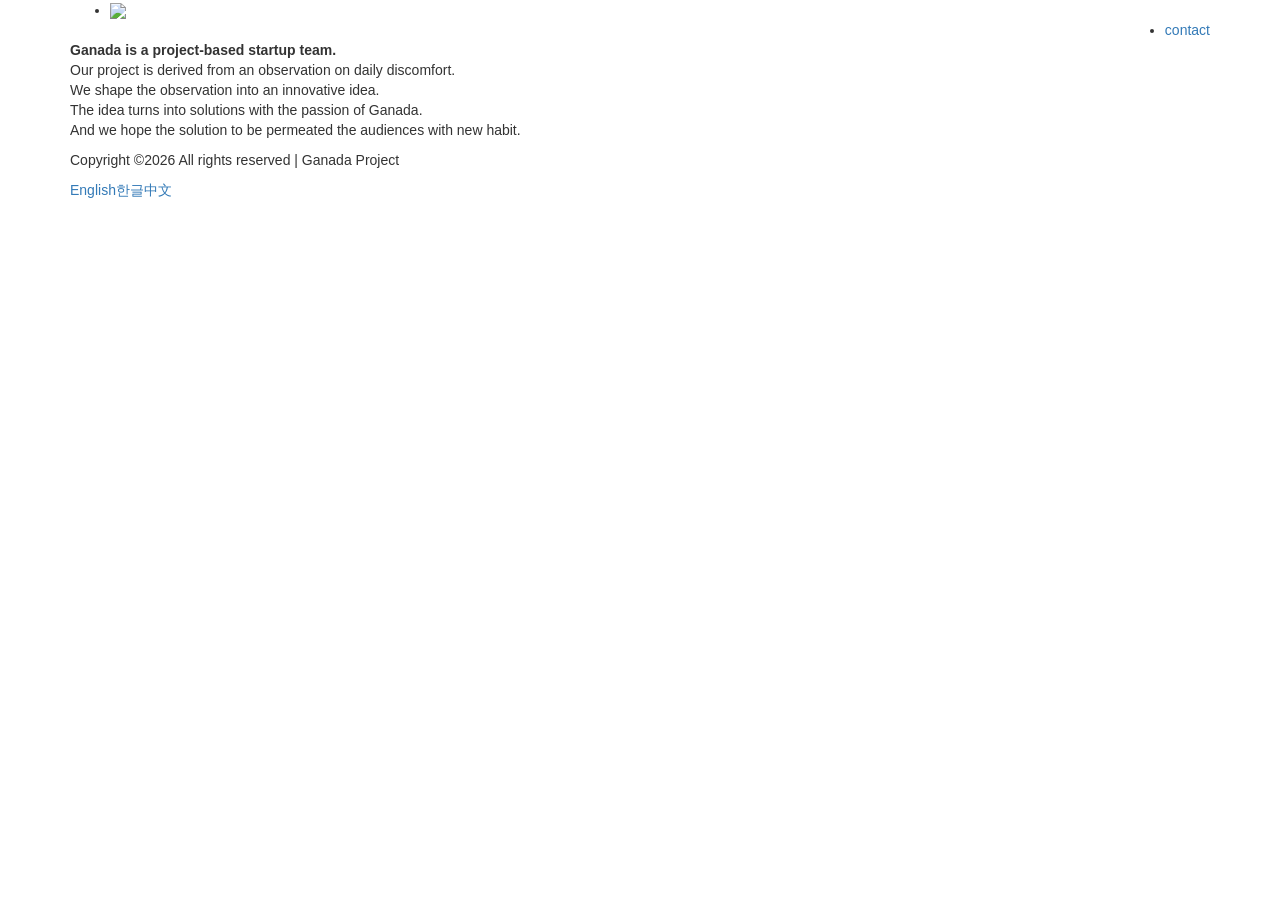
==== index.html @ b1fcc83f "first commit 1" ====
<!DOCTYPE html>
<html lang="en">
<head>
<meta charset="utf-8">
<meta name="viewport" content="width=device-width, initial-scale=1, shrink-to-fit=no">
<meta name="description" content="Ganada Project is the project-based starts-up company based in South Korea."/>
<meta name="keywords" content="ganada,project,startsup,wearbe,웨어비,가나다,프로젝트,가나다프로젝트,ganadaproject"/>
<meta name="author" content="Ganada Project"/>
<link rel="icon" href="favicon.png" type="image/png" sizes="16x16">
<!-- Bootstrap CSS -->
  <link rel="stylesheet" href="https://maxcdn.bootstrapcdn.com/bootstrap/3.4.1/css/bootstrap.min.css">
  <script src="https://ajax.googleapis.com/ajax/libs/jquery/3.4.1/jquery.min.js"></script>
  <script src="https://maxcdn.bootstrapcdn.com/bootstrap/3.4.1/js/bootstrap.min.js"></script>
<!--★Social-tag★-->
<meta property="og:image" content="images/socialshare.png"/>
<meta property="og:type" content="website"/>
<meta property="og:url" content="https://ganadaproject.com"/>
<meta property="og:title" content="Ganada Project"/>
<meta property="og:description" content="Ganada Project is the project-based starts-up company based in South Korea."/>
<!--★Fonts★-->
<link href="https://fonts.googleapis.com/css?family=Roboto:300,400,700,900" rel="stylesheet">
<link href="https://fonts.googleapis.com/css?family=Muli:400,500,600,900|Nanum+Gothic:400,700,800&display=swap" rel="stylesheet">
<!--★Icons★-->
<link rel="stylesheet" href="fonts/icomoon/style.css">
<link rel="stylesheet" href="fonts/flaticon/font/flaticon.css">
<link rel="stylesheet" type="text/css" href="fonts/flaticon/font/flaticon.css">
<!--★Universal CSS★-->
<link rel="stylesheet" href="css/aos.css">
<link rel="stylesheet" href="css/style.css">
<title>Ganada</title>
</head>



<body>



<nav class="container">
<ul class="font-eng">
<li class="nav-li-a-logo"><img class="img-fluid" src="cont/logo.png"></li>
<li style="float:right"><a href="contact.html">contact</a></li>
</ul>
</nav>



<div class="container">
<div class="main">
<p class="font-eng">
<b>Ganada is a project-based startup team.</b><br>
Our project is derived from an observation on daily discomfort.<br>
We shape the observation into an innovative idea.<br>
The idea turns into solutions with the passion of Ganada.<br>
And we hope the solution to be permeated the audiences with new habit.
</p>
</div>
</div>



<div class="container">
<div class="wearbe">

</div>	
</div>



<footer>
<div class="container">
<p class="font-eng">
Copyright &copy;<script>document.write(new Date().getFullYear());</script> All rights reserved | Ganada Project</p>
<div class="langopt"><a class="font-eng active">English</a><a class="font-kor" href="kr.html">한글</a><a class="font-chn" href="cn.html">中文</a></div>
</div>
</footer>



<!-- Optional JavaScript -->
<!-- jQuery first, then Popper.js, then Bootstrap JS -->
<script src="https://code.jquery.com/jquery-3.4.1.slim.min.js" integrity="sha384-J6qa4849blE2+poT4WnyKhv5vZF5SrPo0iEjwBvKU7imGFAV0wwj1yYfoRSJoZ+n" crossorigin="anonymous"></script>
<script src="https://cdn.jsdelivr.net/npm/popper.js@1.16.0/dist/umd/popper.min.js" integrity="sha384-Q6E9RHvbIyZFJoft+2mJbHaEWldlvI9IOYy5n3zV9zzTtmI3UksdQRVvoxMfooAo" crossorigin="anonymous"></script>
<script src="https://stackpath.bootstrapcdn.com/bootstrap/4.4.1/js/bootstrap.min.js" integrity="sha384-wfSDF2E50Y2D1uUdj0O3uMBJnjuUD4Ih7YwaYd1iqfktj0Uod8GCExl3Og8ifwB6" crossorigin="anonymous"></script>
</body>
</html>
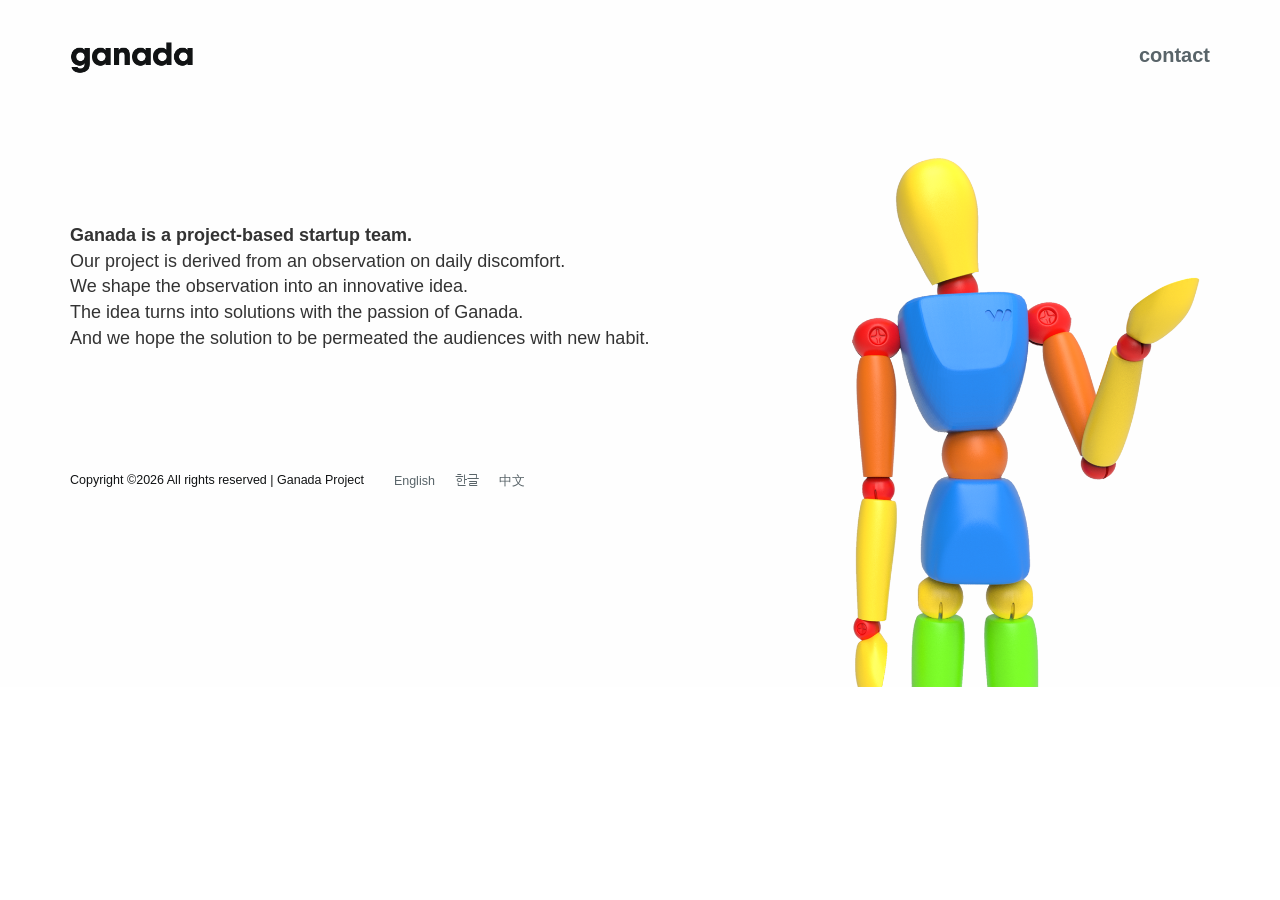
==== commit 9271bb8d: "1.01" ====
--- a/index.html
+++ b/index.html
@@ -27,7 +27,7 @@
 <!--★Universal CSS★-->
 <link rel="stylesheet" href="css/aos.css">
 <link rel="stylesheet" href="css/style.css">
-<title>Ganada</title>
+<title>Wearbe</title>
 </head>
 
 
--- a/css/style.css
+++ b/css/style.css
@@ -0,0 +1,100 @@
+html{
+overflow-x: hidden;
+font-size:100%;
+line-height: 1.15;
+-webkit-text-size-adjust: 100%;
+-ms-text-size-adjust: 100%;
+-webkit-tap-highlight-color: rgba(0, 0, 0, 0);
+}
+
+body {
+background: url('../cont/bg.png');
+background-repeat: no-repeat;
+background-size:cover;
+background-position:center;
+}
+::-moz-selection {
+background: rgba(0,0,0,0.8);
+color: #fff;
+}
+::selection {
+background: rgba(0,0,0,0.8);
+color: #fff;
+}
+
+/* Fonts */
+.font-eng{font-family: 'Muli', sans-serif;}
+.font-kor{font-family: 'Nanum Gothic', sans-serif;}
+
+@media screen and (min-width: 601px) {
+h1 {font-size:80px; font-weight:bold;}
+h2 {font-size:40px; font-weight:bold;}
+h3 {font-size:30px; font-weight:bold;}
+p {font-size: 18px;}
+li a {font-size:20px;}
+.nav-li-a-logo img{height:35px;}
+}
+
+@media screen and (max-width: 600px) {
+body{background:url('../cont/bgsm.png');
+background-repeat: no-repeat;
+background-size:cover;
+background-position:center left;}
+h1 {font-size:35px; font-weight:bold;}
+h2 {font-size:25px; font-weight:bold;}
+h3 {font-size:25px; font-weight:bold;}
+p {font-size: 15px;}
+li a {font-size:18px;}
+.nav-li-a-logo img{height:30px;}
+.main{width:100%;}
+}
+
+a:link {text-decoration: none;}
+a:hover {text-decoration: none;}
+a:visited {text-decoration: none;}
+
+.selector-for-some-widget {box-sizing: content-box;}
+
+/*Nav Bar*/
+nav {}
+ul {
+padding-top:40px;
+padding-bottom:40px;
+margin-bottom:20px;
+padding-inline-start: 0;
+list-style-type: none;
+overflow: hidden;
+ 
+}
+li{display:table; float:left;}
+
+li a {
+display: inline-block;
+padding: 0 0;
+text-align:center;
+text-decoration:none;
+line-height:30px;
+vertical-align:middle;
+font-family: 'Muli', sans-serif;
+font-weight:600;
+color:#596469;
+}
+li a:hover,li a:visited {color:#596469;text-decoration:none;}
+
+
+
+
+.main{
+margin:88px 0;
+width:66%;
+float:left;
+word-break: keep-all!important;
+overflow-wrap: keep-all!important;
+}
+.main img{width:100%;}
+
+
+footer {display:block;padding-top:20px;padding-bottom:20px;line-height:20px;}
+footer p{float:left; font-size:12.5px; color:#111314;}
+footer .langopt{margin-left:20px;display:inline-block;font-family: 'Muli', sans-serif;font-size:12.5px;}
+.langopt a{margin: 0 10px; color:#596469;}
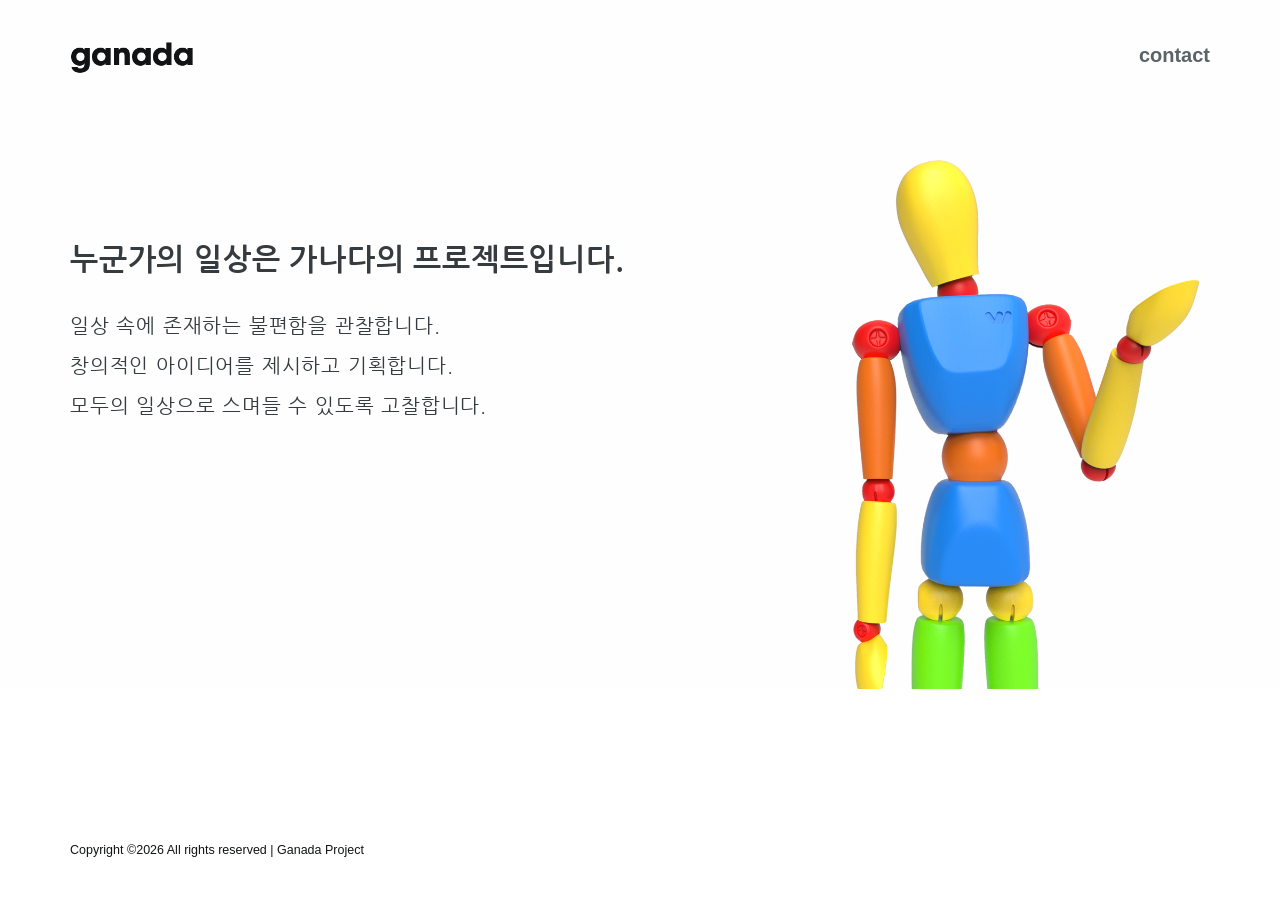
==== commit 7b2bce07: "style" ====
--- a/index.html
+++ b/index.html
@@ -14,8 +14,8 @@
 <!--★Social-tag★-->
 <meta property="og:image" content="images/socialshare.png"/>
 <meta property="og:type" content="website"/>
-<meta property="og:url" content="https://ganadaproject.com"/>
-<meta property="og:title" content="Ganada Project"/>
+<meta property="og:url" content="https://wearbe.ganadaproject.com"/>
+<meta property="og:title" content="Wearbe"/>
 <meta property="og:description" content="Ganada Project is the project-based starts-up company based in South Korea."/>
 <!--★Fonts★-->
 <link href="https://fonts.googleapis.com/css?family=Roboto:300,400,700,900" rel="stylesheet">
@@ -47,6 +47,19 @@
 
 <div class="container">
 <div class="main">
+<h3 class="sub-title font-kor">누군가의 일상은 가나다의 프로젝트입니다.</h3>
+<p class="font-kor">
+일상 속에 존재하는 불편함을 관찰합니다.<br>
+창의적인 아이디어를 제시하고 기획합니다.<br>
+모두의 일상으로 스며들 수 있도록 고찰합니다.
+</p>
+</div>
+</div>
+
+
+<!--
+<div class="container">
+<div class="main">
 <p class="font-eng">
 <b>Ganada is a project-based startup team.</b><br>
 Our project is derived from an observation on daily discomfort.<br>
@@ -56,6 +69,7 @@
 </p>
 </div>
 </div>
+-->
 
 
 
@@ -66,15 +80,12 @@
 </div>
 
 
-
+<div class="container">
 <footer>
-<div class="container">
 <p class="font-eng">
 Copyright &copy;<script>document.write(new Date().getFullYear());</script> All rights reserved | Ganada Project</p>
-<div class="langopt"><a class="font-eng active">English</a><a class="font-kor" href="kr.html">한글</a><a class="font-chn" href="cn.html">中文</a></div>
+</footer>
 </div>
-</footer>
-
 
 
 <!-- Optional JavaScript -->
--- a/css/style.css
+++ b/css/style.css
@@ -1,7 +1,5 @@
 html{
 overflow-x: hidden;
-font-size:100%;
-line-height: 1.15;
 -webkit-text-size-adjust: 100%;
 -ms-text-size-adjust: 100%;
 -webkit-tap-highlight-color: rgba(0, 0, 0, 0);
@@ -24,13 +22,13 @@
 
 /* Fonts */
 .font-eng{font-family: 'Muli', sans-serif;}
-.font-kor{font-family: 'Nanum Gothic', sans-serif;}
+.font-kor{font-family: 'Nanum Gothic', sans-serif; letter-spacing: 0.08rem;}
 
 @media screen and (min-width: 601px) {
-h1 {font-size:80px; font-weight:bold;}
-h2 {font-size:40px; font-weight:bold;}
-h3 {font-size:30px; font-weight:bold;}
-p {font-size: 18px;}
+h1 {font-size:80px; font-weight:bold; color:#353b3e;}
+h2 {font-size:40px; font-weight:bold; color:#353b3e;}
+h3 {font-size:30px; font-weight:700; color:#353b3e;}
+p {font-size: 20px; font-weight:normal; line-height:40px; color:#353b3e;}
 li a {font-size:20px;}
 .nav-li-a-logo img{height:35px;}
 }
@@ -40,10 +38,10 @@
 background-repeat: no-repeat;
 background-size:cover;
 background-position:center left;}
-h1 {font-size:35px; font-weight:bold;}
-h2 {font-size:25px; font-weight:bold;}
-h3 {font-size:25px; font-weight:bold;}
-p {font-size: 15px;}
+h1 {font-size:35px; font-weight:bold; color:#353b3e;}
+h2 {font-size:25px; font-weight:bold; color:#353b3e;}
+h3 {font-size:25px; font-weight:700; color:#353b3e;}
+p {font-size: 15px; line-height:30px; color:#353b3e;}
 li a {font-size:18px;}
 .nav-li-a-logo img{height:30px;}
 .main{width:100%;}
@@ -92,9 +90,10 @@
 overflow-wrap: keep-all!important;
 }
 .main img{width:100%;}
+.sub-title{margin-bottom:30px;}
 
 
-footer {display:block;padding-top:20px;padding-bottom:20px;line-height:20px;}
+footer {display:block;padding-top:20px;padding-bottom:20px;line-height:20px;position:fixed;bottom:0;}
 footer p{float:left; font-size:12.5px; color:#111314;}
 footer .langopt{margin-left:20px;display:inline-block;font-family: 'Muli', sans-serif;font-size:12.5px;}
 .langopt a{margin: 0 10px; color:#596469;}
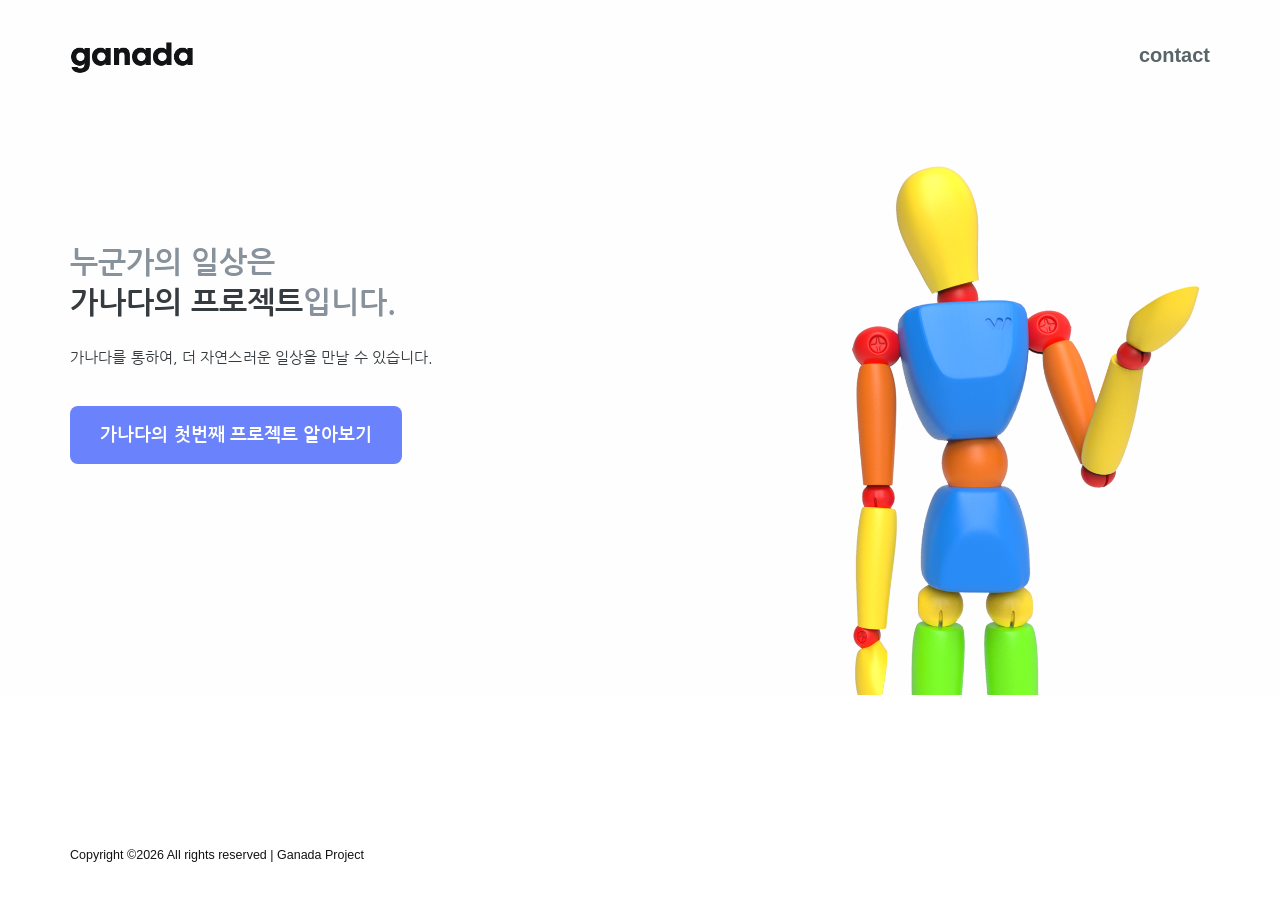
==== commit d4239cfa: "1" ====
--- a/index.html
+++ b/index.html
@@ -47,12 +47,9 @@
 
 <div class="container">
 <div class="main">
-<h3 class="sub-title font-kor">누군가의 일상은 가나다의 프로젝트입니다.</h3>
-<p class="font-kor">
-일상 속에 존재하는 불편함을 관찰합니다.<br>
-창의적인 아이디어를 제시하고 기획합니다.<br>
-모두의 일상으로 스며들 수 있도록 고찰합니다.
-</p>
+<h3 class="sub-title font-kor"><span style="color:#88929c;">누군가의 일상은</span><br>가나다의 프로젝트<span style="color:#88929c;">입니다.</span></h3>
+<p class="font-kor">가나다를 통하여, 더 자연스러운 일상을 만날 수 있습니다.</p>
+<div style="margin-top:50px!important;"><a href="https://wearbe.ganadaproject.com" target="_blank" class="text-button font-kor">가나다의 첫번째 프로젝트 알아보기</a></div>
 </div>
 </div>
 
--- a/css/style.css
+++ b/css/style.css
@@ -22,13 +22,13 @@
 
 /* Fonts */
 .font-eng{font-family: 'Muli', sans-serif;}
-.font-kor{font-family: 'Nanum Gothic', sans-serif; letter-spacing: 0.08rem;}
+.font-kor{font-family: 'Nanum Gothic', sans-serif; letter-spacing: 0.01rem;}
 
 @media screen and (min-width: 601px) {
 h1 {font-size:80px; font-weight:bold; color:#353b3e;}
 h2 {font-size:40px; font-weight:bold; color:#353b3e;}
-h3 {font-size:30px; font-weight:700; color:#353b3e;}
-p {font-size: 20px; font-weight:normal; line-height:40px; color:#353b3e;}
+h3 {font-size:30px; font-weight:700; color:#353b3e; line-height:40px;}
+p {font-size: 15px; font-weight:normal; color:#353b3e; line-height:30px;}
 li a {font-size:20px;}
 .nav-li-a-logo img{height:35px;}
 }
@@ -40,8 +40,8 @@
 background-position:center left;}
 h1 {font-size:35px; font-weight:bold; color:#353b3e;}
 h2 {font-size:25px; font-weight:bold; color:#353b3e;}
-h3 {font-size:25px; font-weight:700; color:#353b3e;}
-p {font-size: 15px; line-height:30px; color:#353b3e;}
+h3 {font-size:25px; font-weight:700; color:#353b3e; line-height:40px;}
+p {font-size: 15px; line-height:30px; color:#353b3e; line-height:30px;} 
 li a {font-size:18px;}
 .nav-li-a-logo img{height:30px;}
 .main{width:100%;}
@@ -84,13 +84,15 @@
 
 .main{
 margin:88px 0;
-width:66%;
+width:100%;
 float:left;
 word-break: keep-all!important;
 overflow-wrap: keep-all!important;
 }
 .main img{width:100%;}
-.sub-title{margin-bottom:30px;}
+.sub-title{margin-bottom:20px;}
+.text-button{padding:20px 30px;background:#6a82fb;color:#fff;border-radius:8px;font-size:18px;font-weight:600;}
+.text-button:hover, .text-button:visited{color:#fff;}
 
 
 footer {display:block;padding-top:20px;padding-bottom:20px;line-height:20px;position:fixed;bottom:0;}
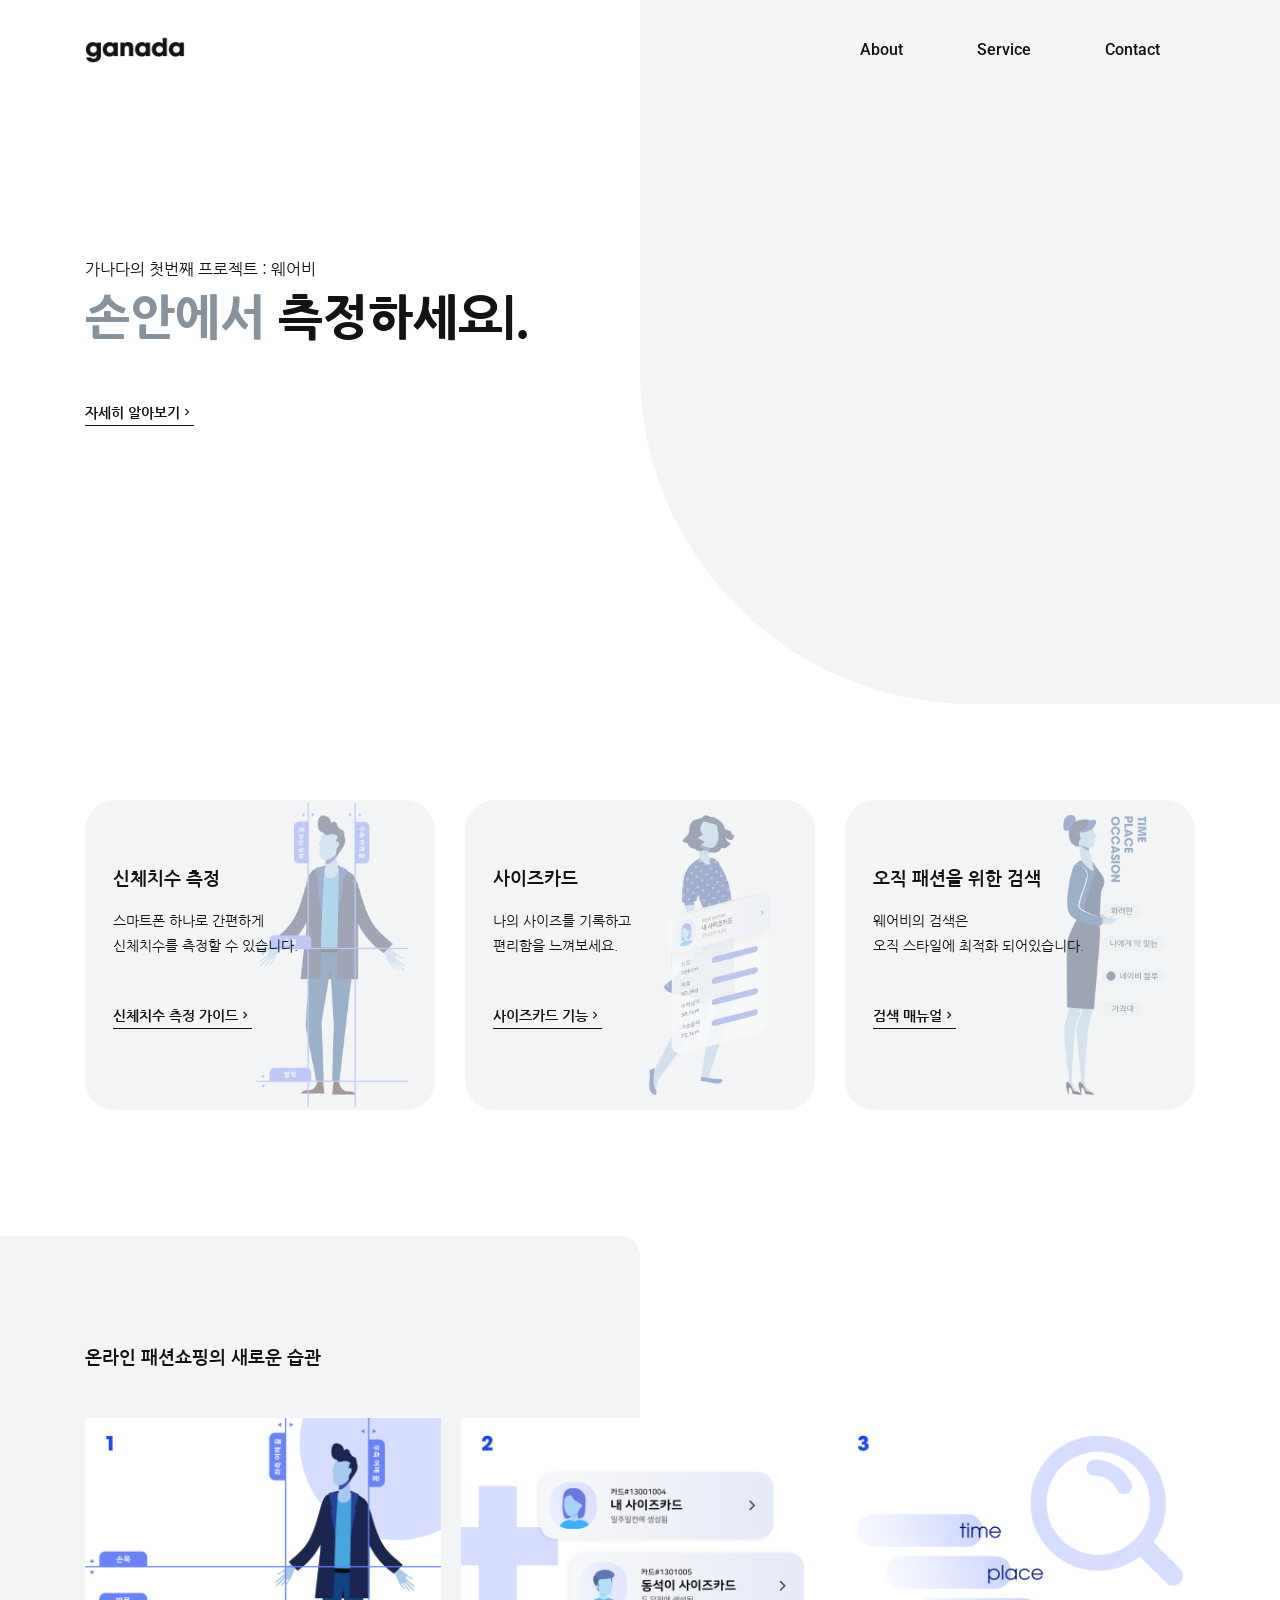
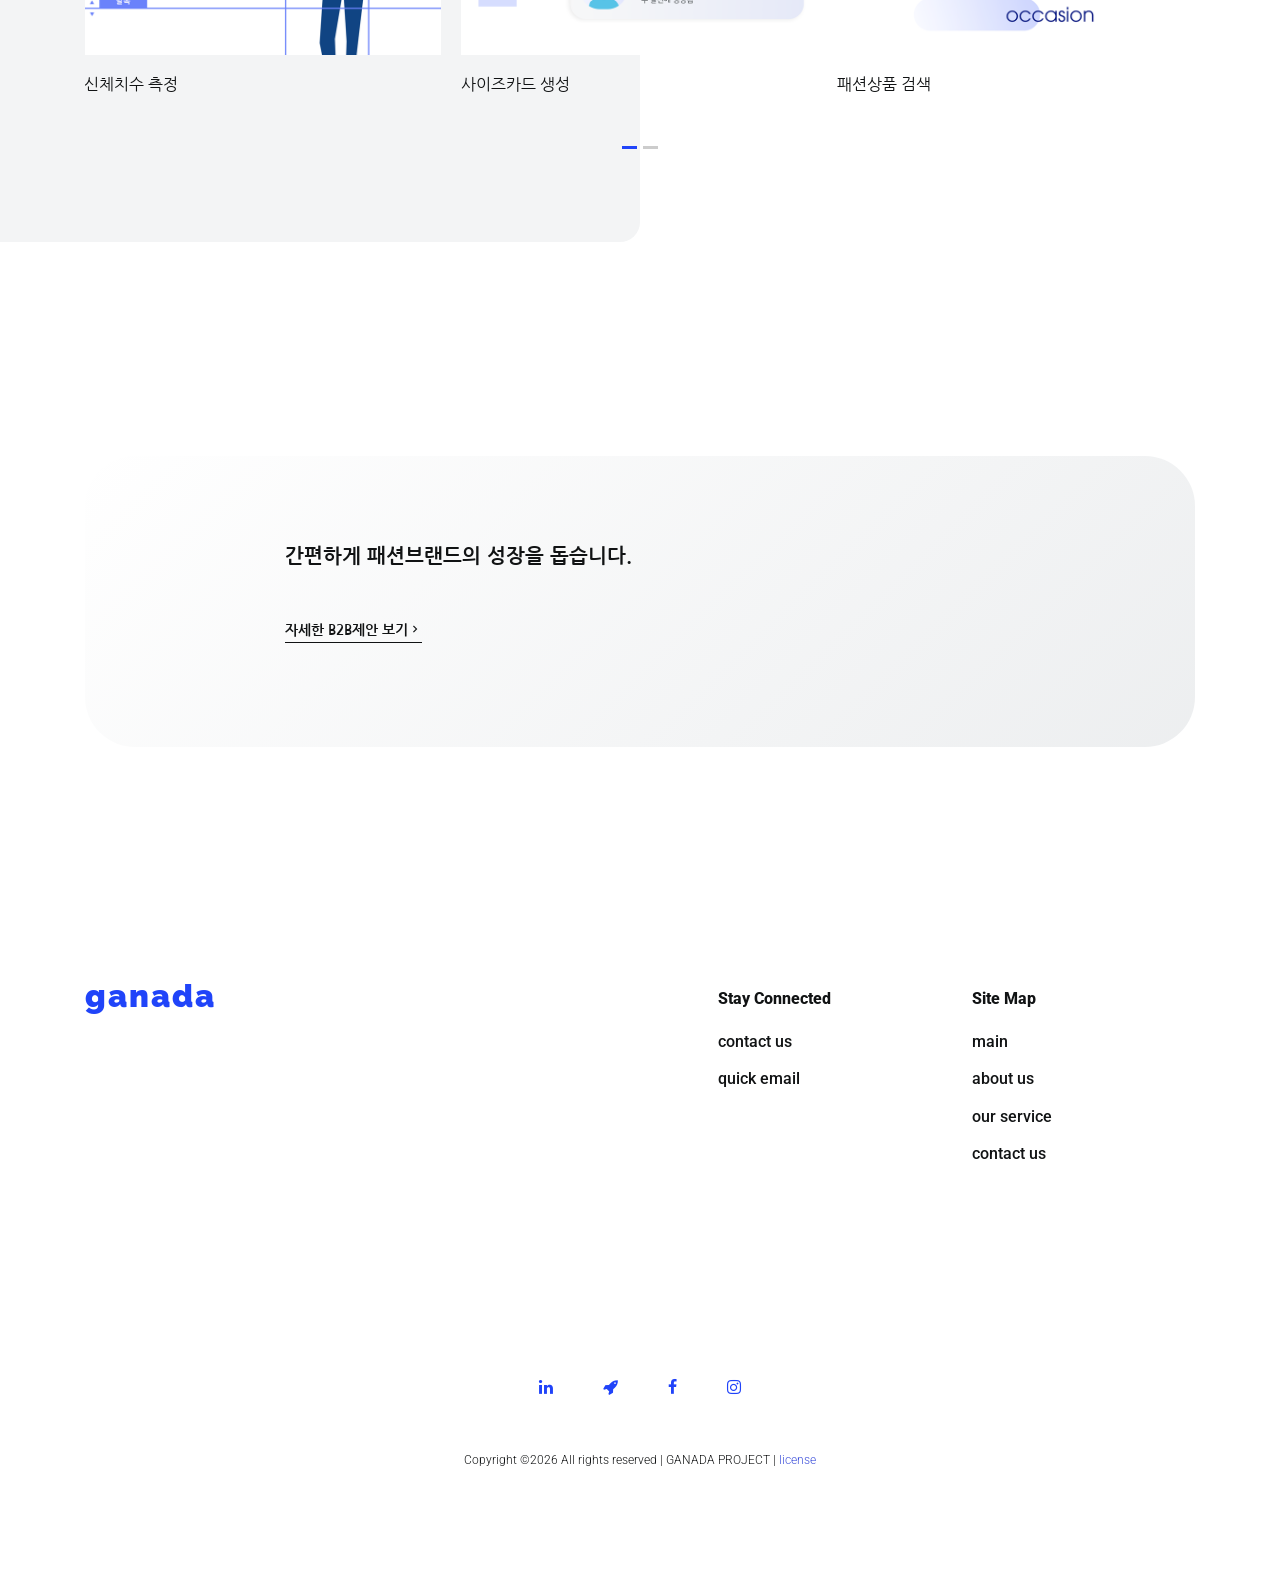
==== commit d3ad480f: "1" ====
--- a/index.html
+++ b/index.html
@@ -1,94 +1,288 @@
-	<!DOCTYPE html>
-<html lang="en">
+<!DOCTYPE html>
+<html lang="ko">
 <head>
+<title>Ganada</title>
 <meta charset="utf-8">
 <meta name="viewport" content="width=device-width, initial-scale=1, shrink-to-fit=no">
 <meta name="description" content="Ganada Project is the project-based starts-up company based in South Korea."/>
 <meta name="keywords" content="ganada,project,startsup,wearbe,웨어비,가나다,프로젝트,가나다프로젝트,ganadaproject"/>
 <meta name="author" content="Ganada Project"/>
 <link rel="icon" href="favicon.png" type="image/png" sizes="16x16">
-<!-- Bootstrap CSS -->
-  <link rel="stylesheet" href="https://maxcdn.bootstrapcdn.com/bootstrap/3.4.1/css/bootstrap.min.css">
-  <script src="https://ajax.googleapis.com/ajax/libs/jquery/3.4.1/jquery.min.js"></script>
-  <script src="https://maxcdn.bootstrapcdn.com/bootstrap/3.4.1/js/bootstrap.min.js"></script>
 <!--★Social-tag★-->
 <meta property="og:image" content="images/socialshare.png"/>
 <meta property="og:type" content="website"/>
-<meta property="og:url" content="https://wearbe.ganadaproject.com"/>
-<meta property="og:title" content="Wearbe"/>
+<meta property="og:url" content="https://ganadaproject.com"/>
+<meta property="og:title" content="Ganada Project"/>
 <meta property="og:description" content="Ganada Project is the project-based starts-up company based in South Korea."/>
 <!--★Fonts★-->
 <link href="https://fonts.googleapis.com/css?family=Roboto:300,400,700,900" rel="stylesheet">
-<link href="https://fonts.googleapis.com/css?family=Muli:400,500,600,900|Nanum+Gothic:400,700,800&display=swap" rel="stylesheet">
+<link href="https://fonts.googleapis.com/css?family=Nanum+Gothic:400,700,800|Raleway:500,900&display=swap" rel="stylesheet">
 <!--★Icons★-->
 <link rel="stylesheet" href="fonts/icomoon/style.css">
 <link rel="stylesheet" href="fonts/flaticon/font/flaticon.css">
 <link rel="stylesheet" type="text/css" href="fonts/flaticon/font/flaticon.css">
+<!--★Plug-ins★-->
+<link rel="stylesheet" href="css/bootstrap.min.css">
+<link rel="stylesheet" href="css/bootstrap-datepicker.css">
+<link rel="stylesheet" href="css/jquery.fancybox.min.css">
+<link rel="stylesheet" href="css/owl.carousel.min.css">
+<link rel="stylesheet" href="css/owl.theme.default.min.css">
+<link rel="stylesheet" href="css/aos.css">
 <!--★Universal CSS★-->
-<link rel="stylesheet" href="css/aos.css">
 <link rel="stylesheet" href="css/style.css">
-<title>Wearbe</title>
 </head>
 
 
 
-<body>
-
-
-
-<nav class="container">
-<ul class="font-eng">
-<li class="nav-li-a-logo"><img class="img-fluid" src="cont/logo.png"></li>
-<li style="float:right"><a href="contact.html">contact</a></li>
+<body data-spy="scroll" data-target=".site-navbar-target" data-offset="300">
+
+   
+
+<div class="site-wrap" id="home-section">
+
+
+
+<div class="site-mobile-menu site-navbar-target">
+<div class="site-mobile-menu-header">
+<div class="site-mobile-menu-close mt-3">
+<span class="icon-close2 js-menu-toggle"></span>
+</div>
+</div>
+<div class="site-mobile-menu-body"></div>
+</div>
+
+
+<!--★Universal Nav Bar(uv:1.002) begins★-->
+<header class="site-navbar site-navbar-target" role="banner">
+<div class="container">
+<div class="row align-items-center position-relative">
+<div class="col-3">
+<div class="site-logo">
+<a href="index.html" class="font-weight-bold"><img class="img-fluid" src="images/logo.png"></a>
+</div>
+</div>
+<div class="col-9  text-right">  
+<span class="d-inline-block d-lg-none"><a href="#" class="font-primary site-menu-toggle js-menu-toggle py-5">
+<span class="icon-menu h3 font-primary"></span></a></span>
+<nav class="site-navigation text-right ml-auto d-none d-lg-block" role="navigation">
+<ul class="site-menu main-menu js-clone-nav ml-auto ">
+<li><a href="about.html" class="nav-link">About</a></li>
+<li><a href="services.html" class="nav-link">Service</a></li>
+<li><a href="contact.html" class="nav-link">Contact</a></li>
 </ul>
 </nav>
-
-
-
-<div class="container">
-<div class="main">
-<h3 class="sub-title font-kor"><span style="color:#88929c;">누군가의 일상은</span><br>가나다의 프로젝트<span style="color:#88929c;">입니다.</span></h3>
-<p class="font-kor">가나다를 통하여, 더 자연스러운 일상을 만날 수 있습니다.</p>
-<div style="margin-top:50px!important;"><a href="https://wearbe.ganadaproject.com" target="_blank" class="text-button font-kor">가나다의 첫번째 프로젝트 알아보기</a></div>
-</div>
-</div>
-
-
-<!--
-<div class="container">
-<div class="main">
-<p class="font-eng">
-<b>Ganada is a project-based startup team.</b><br>
-Our project is derived from an observation on daily discomfort.<br>
-We shape the observation into an innovative idea.<br>
-The idea turns into solutions with the passion of Ganada.<br>
-And we hope the solution to be permeated the audiences with new habit.
+</div>
+</div>
+</div>
+</header>
+<!--★Universal Nav Bar ends★-->
+
+
+
+<!--★DIV:Index/Main-block begins★-->
+<div class="ftco-blocks-cover-1">
+<div class="site-section-cover index-half-bg" data-aos="fade">
+<div class="container">
+<div class="row align-items-center justify-content-start">
+<div class="site-section-main-text col-lg-8">
+<h2 class="font-primary font-kr" data-aos="fade-up">가나다의 첫번째 프로젝트 : 웨어비</h2>
+<h1 class="font-primary font-kr font-weight-primary mb-5"  data-aos="fade-up"><span style="color:#88929c;">손안에서 </span><span class="typed-words"></span>.</h1>
+<p data-aos="fade-up" data-aos-delay="100"><a href="services.html" class="button-big font-kr font-primary font-weight-2nd ">자세히 알아보기<span class="icon-keyboard_arrow_right"></span></a></p>
+</div>
+</div>
+</div>
+</div>
+</div>
+<!--★DIV:Index/Main-block ends★-->
+
+
+
+<!--★DIV:Index/3 Main Services begins★-->
+<div class="site-section">
+<div class="container">
+<div class="row">
+
+<div class="col-lg-4 col-md-12 col-sm-12" data-aos="fade-up" data-aos-delay="">
+<div class="feature-service">
+<span class="wrap-icon"><img src="images/services/box-1.png"></span>
+<h2 class="heading font-kr font-primary font-weight-2nd">신체치수 측정</h2>
+<p class="font-kr mb-5" style="color:#111314;font-size:14px;line-height:25px;">스마트폰 하나로 간편하게<br>신체치수를 측정할 수 있습니다.</p>
+<p><a href="services-bodysize.html" class="button-big font-kr font-primary font-weight-2nd">신체치수 측정 가이드<span class="icon-keyboard_arrow_right"></span></a></p>
+</div>
+</div>
+
+<div class="col-lg-4 col-md-12 col-sm-12" data-aos="fade-up" data-aos-delay="100">
+<div class="feature-service">
+<span class="wrap-icon"><img src="images/services/box-2.png"></span>
+<h2 class="heading font-kr font-primary font-weight-2nd">사이즈카드</h2>
+<p class="font-kr mb-5" style="color:#111314;font-size:14px;line-height:25px;">나의 사이즈를 기록하고<br>편리함을 느껴보세요.</p>
+<p><a href="services-sizecard.html" class="button-big font-kr font-primary font-weight-2nd">사이즈카드 기능<span class="icon-keyboard_arrow_right"></span></a></p>
+</div>
+</div>
+
+<div class="col-lg-4 col-md-12 col-sm-12" data-aos="fade-up" data-aos-delay="200">
+<div class="feature-service">
+<span class="wrap-icon"><img src="images/services/box-3.png"></span>
+<h2 class="heading font-kr font-primary font-weight-2nd">오직 패션을 위한 검색</h2>
+<p class="font-kr mb-5" style="color:#111314;font-size:14px;line-height:25px;">웨어비의 검색은 <br>오직 스타일에 최적화 되어있습니다.</p>
+<p><a href="services-searchengine.html" class="button-big font-kr font-primary font-weight-2nd">검색 매뉴얼<span class="icon-keyboard_arrow_right"></span></a></p>
+</div>
+</div>
+
+</div>
+</div>
+</div>
+<!--★DIV:Index/3 Main Services ends★-->
+
+
+
+<!--★DIV:Index/6 Main Features begins★-->
+<div class="index-site-section-3 bg-left-half">
+<div class="container block-13">
+        
+<h2 class="font-primary font-kr mb-5 font-weight-bold">온라인 패션쇼핑의 새로운 습관</h2>
+        
+
+<div class="owl-carousel nonloop-block-13">
+<div class="media-29101">
+<a href="services-bodysize.html"><img src="images/img_1.png" alt="Image" class="img-fluid"></a>
+<h3><a href="service-bodysize.html">신체치수 측정</a></h3>
+</div>
+<div class="media-29101">
+<a href="services-sizecard.html"><img src="images/img_2.png" alt="Image" class="img-fluid"></a>
+<h3><a href="services-sizecard.html">사이즈카드 생성</a></h3>
+</div>
+<div class="media-29101">
+<a href="services-searchengine.html"><img src="images/img_3.png" alt="Image" class="img-fluid"></a>
+<h3><a href="services-searchengine.html">패션상품 검색</a></h3>
+</div>
+<div class="media-29101">
+<a href="services-fittingroom.html"><img src="images/img_4.png" alt="Image" class="img-fluid"></a>
+<h3><a href="services-fittingroom.html">상품사이즈 vs. 신체사이즈 비교</a></h3>
+</div>
+<div class="media-29101">
+<a href="#"><img src="images/img_5.png" alt="Image" class="img-fluid"></a>
+<h3><a href="#">상품 구매</a></h3>
+</div>
+<div class="media-29101">
+<a href="services-feedback.html"><img src="images/img_6.png" alt="Image" class="img-fluid"></a>
+<h3><a href="services-feedback.html">카르마 = 피드백</a></h3>
+</div>
+</div>
+
+</div>
+</div>
+<!--★DIV:Index/6 Main Features ends★-->
+
+
+
+<!--★DIV:Bottom Head line begins★-->
+<div class="site-section" data-aos="fade-up">
+<div class="container">
+<div class="row justify-content-center bg-tertiary">
+<div class="col-md-8">
+<h2 class="font-kr font-primary font-weight-2nd mb-5">간편하게 패션브랜드의 성장을 돕습니다.</h2>
+<p><a href="services-b2b.html" class="button-big font-kr font-primary font-weight-2nd mt-2">자세한 B2B제안 보기<span class="icon-keyboard_arrow_right"></span></a></p>    
+</div>
+</div>
+</div>
+</div>
+<!--★DIV:Bottom Head line ends★-->
+
+
+
+<!--★Universal Footer(uv:1.003) begins★-->
+<div class="footer site-section">
+
+<div class="container">
+<div class="row">
+<div class="col-md-3">
+<div class="site-logo-footer">
+<a href="index.html">ganada</a>
+</div> 
+</div>
+<div class="col-md-8 ml-auto">
+<div class="row">
+<div class="col-md-4 ml-auto">
+<ul class="list-unstyled links font-eng">
+<li><p><section class="font-primary"><b>Stay Connected</b></section></p></blockquote></li>
+<li><a href="contact.html">Contact Us</a></li>
+<li><a href="mailto:contact@ganadaproject.com?subject=Contact Request">Quick Email</a></li>
+</ul>
+</div>
+<div class="col-md-4">
+<ul class="list-unstyled links font-eng">
+<li><p><section class="font-primary"><b>Site Map</b></section></p></blockquote></li>
+<li><a href="index.html">Main</a></li>
+<li><a href="about.html">About us</a></li>
+<li><a href="services.html">Our service</a></li>
+<li><a href="contact.html">Contact us</a></li>
+</ul>
+</div>
+</div>
+</div>
+</div>
+</div>
+</div>
+
+<div class="site-section">
+<div class="container">
+<div class="row mb-4 text-center">
+<div class="col social-icons-footer">
+<a href="https://www.linkedin.com/company/ganadaproject" target="_blank"><span class="m-2 icon-linkedin"></span></a>
+<a href="https://www.rocketpunch.com/companies/ganadaproject" target="_blank"><span class="m-2 icon-rocket"></span></a>
+<a href="https://www.facebook.com/ganadaproject" target="_blank"><span class="m-2 icon-facebook"></span></a>
+<a href="http://instagram.com/ganadaproject" target="_blank"><span class="m-2 icon-instagram"></span></a>
+</div>
+</div>
+<div class="row mt-5 justify-content-center">
+<div class="col-md-7 text-center">
+<p class="font-eng font-size-12">
+Copyright &copy;<script>document.write(new Date().getFullYear());</script> All rights reserved | GANADA PROJECT | <a href="license.html">license</a>
 </p>
 </div>
 </div>
--->
-
-
-
-<div class="container">
-<div class="wearbe">
-
-</div>	
-</div>
-
-
-<div class="container">
-<footer>
-<p class="font-eng">
-Copyright &copy;<script>document.write(new Date().getFullYear());</script> All rights reserved | Ganada Project</p>
-</footer>
-</div>
-
-
-<!-- Optional JavaScript -->
-<!-- jQuery first, then Popper.js, then Bootstrap JS -->
-<script src="https://code.jquery.com/jquery-3.4.1.slim.min.js" integrity="sha384-J6qa4849blE2+poT4WnyKhv5vZF5SrPo0iEjwBvKU7imGFAV0wwj1yYfoRSJoZ+n" crossorigin="anonymous"></script>
-<script src="https://cdn.jsdelivr.net/npm/popper.js@1.16.0/dist/umd/popper.min.js" integrity="sha384-Q6E9RHvbIyZFJoft+2mJbHaEWldlvI9IOYy5n3zV9zzTtmI3UksdQRVvoxMfooAo" crossorigin="anonymous"></script>
-<script src="https://stackpath.bootstrapcdn.com/bootstrap/4.4.1/js/bootstrap.min.js" integrity="sha384-wfSDF2E50Y2D1uUdj0O3uMBJnjuUD4Ih7YwaYd1iqfktj0Uod8GCExl3Og8ifwB6" crossorigin="anonymous"></script>
-</body>
-</html>+</div>
+</div>
+
+</div>
+<!--★Universal Footer ends★-->
+
+
+
+    <script src="js/jquery-3.3.1.min.js"></script>
+    <script src="js/jquery-migrate-3.0.0.js"></script>
+    <script src="js/popper.min.js"></script>
+    <script src="js/bootstrap.min.js"></script>
+    <script src="js/owl.carousel.min.js"></script>
+    <script src="js/jquery.sticky.js"></script>
+    <script src="js/jquery.waypoints.min.js"></script>
+    <script src="js/jquery.animateNumber.min.js"></script>
+    <script src="js/jquery.fancybox.min.js"></script>
+    <script src="js/jquery.stellar.min.js"></script>
+    <script src="js/jquery.easing.1.3.js"></script>
+    <script src="js/bootstrap-datepicker.min.js"></script>
+    <script src="js/isotope.pkgd.min.js"></script>
+    <script src="js/aos.js"></script>
+  
+
+    <script src="js/typed.js"></script>
+            <script>
+            var typed = new Typed('.typed-words', {
+            strings: ["측정하세요","찾아보세요","입어보세요","구매하세요"],
+            typeSpeed: 80,
+            backSpeed: 80,
+            backDelay: 1800,
+            startDelay: 100,
+            loop: true,
+            showCursor: true
+            });
+            </script>
+
+
+    <script src="js/main.js"></script>
+
+  </body>
+
+</html>
+
--- a/fonts/icomoon/style.css
+++ b/fonts/icomoon/style.css
@@ -0,0 +1,4919 @@
+@font-face {
+  font-family: 'icomoon';
+  src:  url('fonts/icomoon.eot?10si43');
+  src:  url('fonts/icomoon.eot?10si43#iefix') format('embedded-opentype'),
+    url('fonts/icomoon.ttf?10si43') format('truetype'),
+    url('fonts/icomoon.woff?10si43') format('woff'),
+    url('fonts/icomoon.svg?10si43#icomoon') format('svg');
+  font-weight: normal;
+  font-style: normal;
+}
+
+[class^="icon-"], [class*=" icon-"] {
+  /* use !important to prevent issues with browser extensions that change fonts */
+  font-family: 'icomoon' !important;
+  speak: none;
+  font-style: normal;
+  font-weight: normal;
+  font-variant: normal;
+  text-transform: none;
+  line-height: 1;
+
+  /* Better Font Rendering =========== */
+  -webkit-font-smoothing: antialiased;
+  -moz-osx-font-smoothing: grayscale;
+}
+
+.icon-asterisk:before {
+  content: "\f069";
+}
+.icon-plus:before {
+  content: "\f067";
+}
+.icon-question:before {
+  content: "\f128";
+}
+.icon-minus:before {
+  content: "\f068";
+}
+.icon-glass:before {
+  content: "\f000";
+}
+.icon-music:before {
+  content: "\f001";
+}
+.icon-search:before {
+  content: "\f002";
+}
+.icon-envelope-o:before {
+  content: "\f003";
+}
+.icon-heart:before {
+  content: "\f004";
+}
+.icon-star:before {
+  content: "\f005";
+}
+.icon-star-o:before {
+  content: "\f006";
+}
+.icon-user:before {
+  content: "\f007";
+}
+.icon-film:before {
+  content: "\f008";
+}
+.icon-th-large:before {
+  content: "\f009";
+}
+.icon-th:before {
+  content: "\f00a";
+}
+.icon-th-list:before {
+  content: "\f00b";
+}
+.icon-check:before {
+  content: "\f00c";
+}
+.icon-close:before {
+  content: "\f00d";
+}
+.icon-remove:before {
+  content: "\f00d";
+}
+.icon-times:before {
+  content: "\f00d";
+}
+.icon-search-plus:before {
+  content: "\f00e";
+}
+.icon-search-minus:before {
+  content: "\f010";
+}
+.icon-power-off:before {
+  content: "\f011";
+}
+.icon-signal:before {
+  content: "\f012";
+}
+.icon-cog:before {
+  content: "\f013";
+}
+.icon-gear:before {
+  content: "\f013";
+}
+.icon-trash-o:before {
+  content: "\f014";
+}
+.icon-home:before {
+  content: "\f015";
+}
+.icon-file-o:before {
+  content: "\f016";
+}
+.icon-clock-o:before {
+  content: "\f017";
+}
+.icon-road:before {
+  content: "\f018";
+}
+.icon-download:before {
+  content: "\f019";
+}
+.icon-arrow-circle-o-down:before {
+  content: "\f01a";
+}
+.icon-arrow-circle-o-up:before {
+  content: "\f01b";
+}
+.icon-inbox:before {
+  content: "\f01c";
+}
+.icon-play-circle-o:before {
+  content: "\f01d";
+}
+.icon-repeat:before {
+  content: "\f01e";
+}
+.icon-rotate-right:before {
+  content: "\f01e";
+}
+.icon-refresh:before {
+  content: "\f021";
+}
+.icon-list-alt:before {
+  content: "\f022";
+}
+.icon-lock:before {
+  content: "\f023";
+}
+.icon-flag:before {
+  content: "\f024";
+}
+.icon-headphones:before {
+  content: "\f025";
+}
+.icon-volume-off:before {
+  content: "\f026";
+}
+.icon-volume-down:before {
+  content: "\f027";
+}
+.icon-volume-up:before {
+  content: "\f028";
+}
+.icon-qrcode:before {
+  content: "\f029";
+}
+.icon-barcode:before {
+  content: "\f02a";
+}
+.icon-tag:before {
+  content: "\f02b";
+}
+.icon-tags:before {
+  content: "\f02c";
+}
+.icon-book:before {
+  content: "\f02d";
+}
+.icon-bookmark:before {
+  content: "\f02e";
+}
+.icon-print:before {
+  content: "\f02f";
+}
+.icon-camera:before {
+  content: "\f030";
+}
+.icon-font:before {
+  content: "\f031";
+}
+.icon-bold:before {
+  content: "\f032";
+}
+.icon-italic:before {
+  content: "\f033";
+}
+.icon-text-height:before {
+  content: "\f034";
+}
+.icon-text-width:before {
+  content: "\f035";
+}
+.icon-align-left:before {
+  content: "\f036";
+}
+.icon-align-center:before {
+  content: "\f037";
+}
+.icon-align-right:before {
+  content: "\f038";
+}
+.icon-align-justify:before {
+  content: "\f039";
+}
+.icon-list:before {
+  content: "\f03a";
+}
+.icon-dedent:before {
+  content: "\f03b";
+}
+.icon-outdent:before {
+  content: "\f03b";
+}
+.icon-indent:before {
+  content: "\f03c";
+}
+.icon-video-camera:before {
+  content: "\f03d";
+}
+.icon-image:before {
+  content: "\f03e";
+}
+.icon-photo:before {
+  content: "\f03e";
+}
+.icon-picture-o:before {
+  content: "\f03e";
+}
+.icon-pencil:before {
+  content: "\f040";
+}
+.icon-map-marker:before {
+  content: "\f041";
+}
+.icon-adjust:before {
+  content: "\f042";
+}
+.icon-tint:before {
+  content: "\f043";
+}
+.icon-edit:before {
+  content: "\f044";
+}
+.icon-pencil-square-o:before {
+  content: "\f044";
+}
+.icon-share-square-o:before {
+  content: "\f045";
+}
+.icon-check-square-o:before {
+  content: "\f046";
+}
+.icon-arrows:before {
+  content: "\f047";
+}
+.icon-step-backward:before {
+  content: "\f048";
+}
+.icon-fast-backward:before {
+  content: "\f049";
+}
+.icon-backward:before {
+  content: "\f04a";
+}
+.icon-play:before {
+  content: "\f04b";
+}
+.icon-pause:before {
+  content: "\f04c";
+}
+.icon-stop:before {
+  content: "\f04d";
+}
+.icon-forward:before {
+  content: "\f04e";
+}
+.icon-fast-forward:before {
+  content: "\f050";
+}
+.icon-step-forward:before {
+  content: "\f051";
+}
+.icon-eject:before {
+  content: "\f052";
+}
+.icon-chevron-left:before {
+  content: "\f053";
+}
+.icon-chevron-right:before {
+  content: "\f054";
+}
+.icon-plus-circle:before {
+  content: "\f055";
+}
+.icon-minus-circle:before {
+  content: "\f056";
+}
+.icon-times-circle:before {
+  content: "\f057";
+}
+.icon-check-circle:before {
+  content: "\f058";
+}
+.icon-question-circle:before {
+  content: "\f059";
+}
+.icon-info-circle:before {
+  content: "\f05a";
+}
+.icon-crosshairs:before {
+  content: "\f05b";
+}
+.icon-times-circle-o:before {
+  content: "\f05c";
+}
+.icon-check-circle-o:before {
+  content: "\f05d";
+}
+.icon-ban:before {
+  content: "\f05e";
+}
+.icon-arrow-left:before {
+  content: "\f060";
+}
+.icon-arrow-right:before {
+  content: "\f061";
+}
+.icon-arrow-up:before {
+  content: "\f062";
+}
+.icon-arrow-down:before {
+  content: "\f063";
+}
+.icon-mail-forward:before {
+  content: "\f064";
+}
+.icon-share:before {
+  content: "\f064";
+}
+.icon-expand:before {
+  content: "\f065";
+}
+.icon-compress:before {
+  content: "\f066";
+}
+.icon-exclamation-circle:before {
+  content: "\f06a";
+}
+.icon-gift:before {
+  content: "\f06b";
+}
+.icon-leaf:before {
+  content: "\f06c";
+}
+.icon-fire:before {
+  content: "\f06d";
+}
+.icon-eye:before {
+  content: "\f06e";
+}
+.icon-eye-slash:before {
+  content: "\f070";
+}
+.icon-exclamation-triangle:before {
+  content: "\f071";
+}
+.icon-warning:before {
+  content: "\f071";
+}
+.icon-plane:before {
+  content: "\f072";
+}
+.icon-calendar:before {
+  content: "\f073";
+}
+.icon-random:before {
+  content: "\f074";
+}
+.icon-comment:before {
+  content: "\f075";
+}
+.icon-magnet:before {
+  content: "\f076";
+}
+.icon-chevron-up:before {
+  content: "\f077";
+}
+.icon-chevron-down:before {
+  content: "\f078";
+}
+.icon-retweet:before {
+  content: "\f079";
+}
+.icon-shopping-cart:before {
+  content: "\f07a";
+}
+.icon-folder:before {
+  content: "\f07b";
+}
+.icon-folder-open:before {
+  content: "\f07c";
+}
+.icon-arrows-v:before {
+  content: "\f07d";
+}
+.icon-arrows-h:before {
+  content: "\f07e";
+}
+.icon-bar-chart:before {
+  content: "\f080";
+}
+.icon-bar-chart-o:before {
+  content: "\f080";
+}
+.icon-twitter-square:before {
+  content: "\f081";
+}
+.icon-facebook-square:before {
+  content: "\f082";
+}
+.icon-camera-retro:before {
+  content: "\f083";
+}
+.icon-key:before {
+  content: "\f084";
+}
+.icon-cogs:before {
+  content: "\f085";
+}
+.icon-gears:before {
+  content: "\f085";
+}
+.icon-comments:before {
+  content: "\f086";
+}
+.icon-thumbs-o-up:before {
+  content: "\f087";
+}
+.icon-thumbs-o-down:before {
+  content: "\f088";
+}
+.icon-star-half:before {
+  content: "\f089";
+}
+.icon-heart-o:before {
+  content: "\f08a";
+}
+.icon-sign-out:before {
+  content: "\f08b";
+}
+.icon-linkedin-square:before {
+  content: "\f08c";
+}
+.icon-thumb-tack:before {
+  content: "\f08d";
+}
+.icon-external-link:before {
+  content: "\f08e";
+}
+.icon-sign-in:before {
+  content: "\f090";
+}
+.icon-trophy:before {
+  content: "\f091";
+}
+.icon-github-square:before {
+  content: "\f092";
+}
+.icon-upload:before {
+  content: "\f093";
+}
+.icon-lemon-o:before {
+  content: "\f094";
+}
+.icon-phone:before {
+  content: "\f095";
+}
+.icon-square-o:before {
+  content: "\f096";
+}
+.icon-bookmark-o:before {
+  content: "\f097";
+}
+.icon-phone-square:before {
+  content: "\f098";
+}
+.icon-twitter:before {
+  content: "\f099";
+}
+.icon-facebook:before {
+  content: "\f09a";
+}
+.icon-facebook-f:before {
+  content: "\f09a";
+}
+.icon-github:before {
+  content: "\f09b";
+}
+.icon-unlock:before {
+  content: "\f09c";
+}
+.icon-credit-card:before {
+  content: "\f09d";
+}
+.icon-feed:before {
+  content: "\f09e";
+}
+.icon-rss:before {
+  content: "\f09e";
+}
+.icon-hdd-o:before {
+  content: "\f0a0";
+}
+.icon-bullhorn:before {
+  content: "\f0a1";
+}
+.icon-bell-o:before {
+  content: "\f0a2";
+}
+.icon-certificate:before {
+  content: "\f0a3";
+}
+.icon-hand-o-right:before {
+  content: "\f0a4";
+}
+.icon-hand-o-left:before {
+  content: "\f0a5";
+}
+.icon-hand-o-up:before {
+  content: "\f0a6";
+}
+.icon-hand-o-down:before {
+  content: "\f0a7";
+}
+.icon-arrow-circle-left:before {
+  content: "\f0a8";
+}
+.icon-arrow-circle-right:before {
+  content: "\f0a9";
+}
+.icon-arrow-circle-up:before {
+  content: "\f0aa";
+}
+.icon-arrow-circle-down:before {
+  content: "\f0ab";
+}
+.icon-globe:before {
+  content: "\f0ac";
+}
+.icon-wrench:before {
+  content: "\f0ad";
+}
+.icon-tasks:before {
+  content: "\f0ae";
+}
+.icon-filter:before {
+  content: "\f0b0";
+}
+.icon-briefcase:before {
+  content: "\f0b1";
+}
+.icon-arrows-alt:before {
+  content: "\f0b2";
+}
+.icon-group:before {
+  content: "\f0c0";
+}
+.icon-users:before {
+  content: "\f0c0";
+}
+.icon-chain:before {
+  content: "\f0c1";
+}
+.icon-link:before {
+  content: "\f0c1";
+}
+.icon-cloud:before {
+  content: "\f0c2";
+}
+.icon-flask:before {
+  content: "\f0c3";
+}
+.icon-cut:before {
+  content: "\f0c4";
+}
+.icon-scissors:before {
+  content: "\f0c4";
+}
+.icon-copy:before {
+  content: "\f0c5";
+}
+.icon-files-o:before {
+  content: "\f0c5";
+}
+.icon-paperclip:before {
+  content: "\f0c6";
+}
+.icon-floppy-o:before {
+  content: "\f0c7";
+}
+.icon-save:before {
+  content: "\f0c7";
+}
+.icon-square:before {
+  content: "\f0c8";
+}
+.icon-bars:before {
+  content: "\f0c9";
+}
+.icon-navicon:before {
+  content: "\f0c9";
+}
+.icon-reorder:before {
+  content: "\f0c9";
+}
+.icon-list-ul:before {
+  content: "\f0ca";
+}
+.icon-list-ol:before {
+  content: "\f0cb";
+}
+.icon-strikethrough:before {
+  content: "\f0cc";
+}
+.icon-underline:before {
+  content: "\f0cd";
+}
+.icon-table:before {
+  content: "\f0ce";
+}
+.icon-magic:before {
+  content: "\f0d0";
+}
+.icon-truck:before {
+  content: "\f0d1";
+}
+.icon-pinterest:before {
+  content: "\f0d2";
+}
+.icon-pinterest-square:before {
+  content: "\f0d3";
+}
+.icon-google-plus-square:before {
+  content: "\f0d4";
+}
+.icon-google-plus:before {
+  content: "\f0d5";
+}
+.icon-money:before {
+  content: "\f0d6";
+}
+.icon-caret-down:before {
+  content: "\f0d7";
+}
+.icon-caret-up:before {
+  content: "\f0d8";
+}
+.icon-caret-left:before {
+  content: "\f0d9";
+}
+.icon-caret-right:before {
+  content: "\f0da";
+}
+.icon-columns:before {
+  content: "\f0db";
+}
+.icon-sort:before {
+  content: "\f0dc";
+}
+.icon-unsorted:before {
+  content: "\f0dc";
+}
+.icon-sort-desc:before {
+  content: "\f0dd";
+}
+.icon-sort-down:before {
+  content: "\f0dd";
+}
+.icon-sort-asc:before {
+  content: "\f0de";
+}
+.icon-sort-up:before {
+  content: "\f0de";
+}
+.icon-envelope:before {
+  content: "\f0e0";
+}
+.icon-linkedin:before {
+  content: "\f0e1";
+}
+.icon-rotate-left:before {
+  content: "\f0e2";
+}
+.icon-undo:before {
+  content: "\f0e2";
+}
+.icon-gavel:before {
+  content: "\f0e3";
+}
+.icon-legal:before {
+  content: "\f0e3";
+}
+.icon-dashboard:before {
+  content: "\f0e4";
+}
+.icon-tachometer:before {
+  content: "\f0e4";
+}
+.icon-comment-o:before {
+  content: "\f0e5";
+}
+.icon-comments-o:before {
+  content: "\f0e6";
+}
+.icon-bolt:before {
+  content: "\f0e7";
+}
+.icon-flash:before {
+  content: "\f0e7";
+}
+.icon-sitemap:before {
+  content: "\f0e8";
+}
+.icon-umbrella:before {
+  content: "\f0e9";
+}
+.icon-clipboard:before {
+  content: "\f0ea";
+}
+.icon-paste:before {
+  content: "\f0ea";
+}
+.icon-lightbulb-o:before {
+  content: "\f0eb";
+}
+.icon-exchange:before {
+  content: "\f0ec";
+}
+.icon-cloud-download:before {
+  content: "\f0ed";
+}
+.icon-cloud-upload:before {
+  content: "\f0ee";
+}
+.icon-user-md:before {
+  content: "\f0f0";
+}
+.icon-stethoscope:before {
+  content: "\f0f1";
+}
+.icon-suitcase:before {
+  content: "\f0f2";
+}
+.icon-bell:before {
+  content: "\f0f3";
+}
+.icon-coffee:before {
+  content: "\f0f4";
+}
+.icon-cutlery:before {
+  content: "\f0f5";
+}
+.icon-file-text-o:before {
+  content: "\f0f6";
+}
+.icon-building-o:before {
+  content: "\f0f7";
+}
+.icon-hospital-o:before {
+  content: "\f0f8";
+}
+.icon-ambulance:before {
+  content: "\f0f9";
+}
+.icon-medkit:before {
+  content: "\f0fa";
+}
+.icon-fighter-jet:before {
+  content: "\f0fb";
+}
+.icon-beer:before {
+  content: "\f0fc";
+}
+.icon-h-square:before {
+  content: "\f0fd";
+}
+.icon-plus-square:before {
+  content: "\f0fe";
+}
+.icon-angle-double-left:before {
+  content: "\f100";
+}
+.icon-angle-double-right:before {
+  content: "\f101";
+}
+.icon-angle-double-up:before {
+  content: "\f102";
+}
+.icon-angle-double-down:before {
+  content: "\f103";
+}
+.icon-angle-left:before {
+  content: "\f104";
+}
+.icon-angle-right:before {
+  content: "\f105";
+}
+.icon-angle-up:before {
+  content: "\f106";
+}
+.icon-angle-down:before {
+  content: "\f107";
+}
+.icon-desktop:before {
+  content: "\f108";
+}
+.icon-laptop:before {
+  content: "\f109";
+}
+.icon-tablet:before {
+  content: "\f10a";
+}
+.icon-mobile:before {
+  content: "\f10b";
+}
+.icon-mobile-phone:before {
+  content: "\f10b";
+}
+.icon-circle-o:before {
+  content: "\f10c";
+}
+.icon-quote-left:before {
+  content: "\f10d";
+}
+.icon-quote-right:before {
+  content: "\f10e";
+}
+.icon-spinner:before {
+  content: "\f110";
+}
+.icon-circle:before {
+  content: "\f111";
+}
+.icon-mail-reply:before {
+  content: "\f112";
+}
+.icon-reply:before {
+  content: "\f112";
+}
+.icon-github-alt:before {
+  content: "\f113";
+}
+.icon-folder-o:before {
+  content: "\f114";
+}
+.icon-folder-open-o:before {
+  content: "\f115";
+}
+.icon-smile-o:before {
+  content: "\f118";
+}
+.icon-frown-o:before {
+  content: "\f119";
+}
+.icon-meh-o:before {
+  content: "\f11a";
+}
+.icon-gamepad:before {
+  content: "\f11b";
+}
+.icon-keyboard-o:before {
+  content: "\f11c";
+}
+.icon-flag-o:before {
+  content: "\f11d";
+}
+.icon-flag-checkered:before {
+  content: "\f11e";
+}
+.icon-terminal:before {
+  content: "\f120";
+}
+.icon-code:before {
+  content: "\f121";
+}
+.icon-mail-reply-all:before {
+  content: "\f122";
+}
+.icon-reply-all:before {
+  content: "\f122";
+}
+.icon-star-half-empty:before {
+  content: "\f123";
+}
+.icon-star-half-full:before {
+  content: "\f123";
+}
+.icon-star-half-o:before {
+  content: "\f123";
+}
+.icon-location-arrow:before {
+  content: "\f124";
+}
+.icon-crop:before {
+  content: "\f125";
+}
+.icon-code-fork:before {
+  content: "\f126";
+}
+.icon-chain-broken:before {
+  content: "\f127";
+}
+.icon-unlink:before {
+  content: "\f127";
+}
+.icon-info:before {
+  content: "\f129";
+}
+.icon-exclamation:before {
+  content: "\f12a";
+}
+.icon-superscript:before {
+  content: "\f12b";
+}
+.icon-subscript:before {
+  content: "\f12c";
+}
+.icon-eraser:before {
+  content: "\f12d";
+}
+.icon-puzzle-piece:before {
+  content: "\f12e";
+}
+.icon-microphone:before {
+  content: "\f130";
+}
+.icon-microphone-slash:before {
+  content: "\f131";
+}
+.icon-shield:before {
+  content: "\f132";
+}
+.icon-calendar-o:before {
+  content: "\f133";
+}
+.icon-fire-extinguisher:before {
+  content: "\f134";
+}
+.icon-rocket:before {
+  content: "\f135";
+}
+.icon-maxcdn:before {
+  content: "\f136";
+}
+.icon-chevron-circle-left:before {
+  content: "\f137";
+}
+.icon-chevron-circle-right:before {
+  content: "\f138";
+}
+.icon-chevron-circle-up:before {
+  content: "\f139";
+}
+.icon-chevron-circle-down:before {
+  content: "\f13a";
+}
+.icon-html5:before {
+  content: "\f13b";
+}
+.icon-css3:before {
+  content: "\f13c";
+}
+.icon-anchor:before {
+  content: "\f13d";
+}
+.icon-unlock-alt:before {
+  content: "\f13e";
+}
+.icon-bullseye:before {
+  content: "\f140";
+}
+.icon-ellipsis-h:before {
+  content: "\f141";
+}
+.icon-ellipsis-v:before {
+  content: "\f142";
+}
+.icon-rss-square:before {
+  content: "\f143";
+}
+.icon-play-circle:before {
+  content: "\f144";
+}
+.icon-ticket:before {
+  content: "\f145";
+}
+.icon-minus-square:before {
+  content: "\f146";
+}
+.icon-minus-square-o:before {
+  content: "\f147";
+}
+.icon-level-up:before {
+  content: "\f148";
+}
+.icon-level-down:before {
+  content: "\f149";
+}
+.icon-check-square:before {
+  content: "\f14a";
+}
+.icon-pencil-square:before {
+  content: "\f14b";
+}
+.icon-external-link-square:before {
+  content: "\f14c";
+}
+.icon-share-square:before {
+  content: "\f14d";
+}
+.icon-compass:before {
+  content: "\f14e";
+}
+.icon-caret-square-o-down:before {
+  content: "\f150";
+}
+.icon-toggle-down:before {
+  content: "\f150";
+}
+.icon-caret-square-o-up:before {
+  content: "\f151";
+}
+.icon-toggle-up:before {
+  content: "\f151";
+}
+.icon-caret-square-o-right:before {
+  content: "\f152";
+}
+.icon-toggle-right:before {
+  content: "\f152";
+}
+.icon-eur:before {
+  content: "\f153";
+}
+.icon-euro:before {
+  content: "\f153";
+}
+.icon-gbp:before {
+  content: "\f154";
+}
+.icon-dollar:before {
+  content: "\f155";
+}
+.icon-usd:before {
+  content: "\f155";
+}
+.icon-inr:before {
+  content: "\f156";
+}
+.icon-rupee:before {
+  content: "\f156";
+}
+.icon-cny:before {
+  content: "\f157";
+}
+.icon-jpy:before {
+  content: "\f157";
+}
+.icon-rmb:before {
+  content: "\f157";
+}
+.icon-yen:before {
+  content: "\f157";
+}
+.icon-rouble:before {
+  content: "\f158";
+}
+.icon-rub:before {
+  content: "\f158";
+}
+.icon-ruble:before {
+  content: "\f158";
+}
+.icon-krw:before {
+  content: "\f159";
+}
+.icon-won:before {
+  content: "\f159";
+}
+.icon-bitcoin:before {
+  content: "\f15a";
+}
+.icon-btc:before {
+  content: "\f15a";
+}
+.icon-file:before {
+  content: "\f15b";
+}
+.icon-file-text:before {
+  content: "\f15c";
+}
+.icon-sort-alpha-asc:before {
+  content: "\f15d";
+}
+.icon-sort-alpha-desc:before {
+  content: "\f15e";
+}
+.icon-sort-amount-asc:before {
+  content: "\f160";
+}
+.icon-sort-amount-desc:before {
+  content: "\f161";
+}
+.icon-sort-numeric-asc:before {
+  content: "\f162";
+}
+.icon-sort-numeric-desc:before {
+  content: "\f163";
+}
+.icon-thumbs-up:before {
+  content: "\f164";
+}
+.icon-thumbs-down:before {
+  content: "\f165";
+}
+.icon-youtube-square:before {
+  content: "\f166";
+}
+.icon-youtube:before {
+  content: "\f167";
+}
+.icon-xing:before {
+  content: "\f168";
+}
+.icon-xing-square:before {
+  content: "\f169";
+}
+.icon-youtube-play:before {
+  content: "\f16a";
+}
+.icon-dropbox:before {
+  content: "\f16b";
+}
+.icon-stack-overflow:before {
+  content: "\f16c";
+}
+.icon-instagram:before {
+  content: "\f16d";
+}
+.icon-flickr:before {
+  content: "\f16e";
+}
+.icon-adn:before {
+  content: "\f170";
+}
+.icon-bitbucket:before {
+  content: "\f171";
+}
+.icon-bitbucket-square:before {
+  content: "\f172";
+}
+.icon-tumblr:before {
+  content: "\f173";
+}
+.icon-tumblr-square:before {
+  content: "\f174";
+}
+.icon-long-arrow-down:before {
+  content: "\f175";
+}
+.icon-long-arrow-up:before {
+  content: "\f176";
+}
+.icon-long-arrow-left:before {
+  content: "\f177";
+}
+.icon-long-arrow-right:before {
+  content: "\f178";
+}
+.icon-apple:before {
+  content: "\f179";
+}
+.icon-windows:before {
+  content: "\f17a";
+}
+.icon-android:before {
+  content: "\f17b";
+}
+.icon-linux:before {
+  content: "\f17c";
+}
+.icon-dribbble:before {
+  content: "\f17d";
+}
+.icon-skype:before {
+  content: "\f17e";
+}
+.icon-foursquare:before {
+  content: "\f180";
+}
+.icon-trello:before {
+  content: "\f181";
+}
+.icon-female:before {
+  content: "\f182";
+}
+.icon-male:before {
+  content: "\f183";
+}
+.icon-gittip:before {
+  content: "\f184";
+}
+.icon-gratipay:before {
+  content: "\f184";
+}
+.icon-sun-o:before {
+  content: "\f185";
+}
+.icon-moon-o:before {
+  content: "\f186";
+}
+.icon-archive:before {
+  content: "\f187";
+}
+.icon-bug:before {
+  content: "\f188";
+}
+.icon-vk:before {
+  content: "\f189";
+}
+.icon-weibo:before {
+  content: "\f18a";
+}
+.icon-renren:before {
+  content: "\f18b";
+}
+.icon-pagelines:before {
+  content: "\f18c";
+}
+.icon-stack-exchange:before {
+  content: "\f18d";
+}
+.icon-arrow-circle-o-right:before {
+  content: "\f18e";
+}
+.icon-arrow-circle-o-left:before {
+  content: "\f190";
+}
+.icon-caret-square-o-left:before {
+  content: "\f191";
+}
+.icon-toggle-left:before {
+  content: "\f191";
+}
+.icon-dot-circle-o:before {
+  content: "\f192";
+}
+.icon-wheelchair:before {
+  content: "\f193";
+}
+.icon-vimeo-square:before {
+  content: "\f194";
+}
+.icon-try:before {
+  content: "\f195";
+}
+.icon-turkish-lira:before {
+  content: "\f195";
+}
+.icon-plus-square-o:before {
+  content: "\f196";
+}
+.icon-space-shuttle:before {
+  content: "\f197";
+}
+.icon-slack:before {
+  content: "\f198";
+}
+.icon-envelope-square:before {
+  content: "\f199";
+}
+.icon-wordpress:before {
+  content: "\f19a";
+}
+.icon-openid:before {
+  content: "\f19b";
+}
+.icon-bank:before {
+  content: "\f19c";
+}
+.icon-institution:before {
+  content: "\f19c";
+}
+.icon-university:before {
+  content: "\f19c";
+}
+.icon-graduation-cap:before {
+  content: "\f19d";
+}
+.icon-mortar-board:before {
+  content: "\f19d";
+}
+.icon-yahoo:before {
+  content: "\f19e";
+}
+.icon-google:before {
+  content: "\f1a0";
+}
+.icon-reddit:before {
+  content: "\f1a1";
+}
+.icon-reddit-square:before {
+  content: "\f1a2";
+}
+.icon-stumbleupon-circle:before {
+  content: "\f1a3";
+}
+.icon-stumbleupon:before {
+  content: "\f1a4";
+}
+.icon-delicious:before {
+  content: "\f1a5";
+}
+.icon-digg:before {
+  content: "\f1a6";
+}
+.icon-pied-piper-pp:before {
+  content: "\f1a7";
+}
+.icon-pied-piper-alt:before {
+  content: "\f1a8";
+}
+.icon-drupal:before {
+  content: "\f1a9";
+}
+.icon-joomla:before {
+  content: "\f1aa";
+}
+.icon-language:before {
+  content: "\f1ab";
+}
+.icon-fax:before {
+  content: "\f1ac";
+}
+.icon-building:before {
+  content: "\f1ad";
+}
+.icon-child:before {
+  content: "\f1ae";
+}
+.icon-paw:before {
+  content: "\f1b0";
+}
+.icon-spoon:before {
+  content: "\f1b1";
+}
+.icon-cube:before {
+  content: "\f1b2";
+}
+.icon-cubes:before {
+  content: "\f1b3";
+}
+.icon-behance:before {
+  content: "\f1b4";
+}
+.icon-behance-square:before {
+  content: "\f1b5";
+}
+.icon-steam:before {
+  content: "\f1b6";
+}
+.icon-steam-square:before {
+  content: "\f1b7";
+}
+.icon-recycle:before {
+  content: "\f1b8";
+}
+.icon-automobile:before {
+  content: "\f1b9";
+}
+.icon-car:before {
+  content: "\f1b9";
+}
+.icon-cab:before {
+  content: "\f1ba";
+}
+.icon-taxi:before {
+  content: "\f1ba";
+}
+.icon-tree:before {
+  content: "\f1bb";
+}
+.icon-spotify:before {
+  content: "\f1bc";
+}
+.icon-deviantart:before {
+  content: "\f1bd";
+}
+.icon-soundcloud:before {
+  content: "\f1be";
+}
+.icon-database:before {
+  content: "\f1c0";
+}
+.icon-file-pdf-o:before {
+  content: "\f1c1";
+}
+.icon-file-word-o:before {
+  content: "\f1c2";
+}
+.icon-file-excel-o:before {
+  content: "\f1c3";
+}
+.icon-file-powerpoint-o:before {
+  content: "\f1c4";
+}
+.icon-file-image-o:before {
+  content: "\f1c5";
+}
+.icon-file-photo-o:before {
+  content: "\f1c5";
+}
+.icon-file-picture-o:before {
+  content: "\f1c5";
+}
+.icon-file-archive-o:before {
+  content: "\f1c6";
+}
+.icon-file-zip-o:before {
+  content: "\f1c6";
+}
+.icon-file-audio-o:before {
+  content: "\f1c7";
+}
+.icon-file-sound-o:before {
+  content: "\f1c7";
+}
+.icon-file-movie-o:before {
+  content: "\f1c8";
+}
+.icon-file-video-o:before {
+  content: "\f1c8";
+}
+.icon-file-code-o:before {
+  content: "\f1c9";
+}
+.icon-vine:before {
+  content: "\f1ca";
+}
+.icon-codepen:before {
+  content: "\f1cb";
+}
+.icon-jsfiddle:before {
+  content: "\f1cc";
+}
+.icon-life-bouy:before {
+  content: "\f1cd";
+}
+.icon-life-buoy:before {
+  content: "\f1cd";
+}
+.icon-life-ring:before {
+  content: "\f1cd";
+}
+.icon-life-saver:before {
+  content: "\f1cd";
+}
+.icon-support:before {
+  content: "\f1cd";
+}
+.icon-circle-o-notch:before {
+  content: "\f1ce";
+}
+.icon-ra:before {
+  content: "\f1d0";
+}
+.icon-rebel:before {
+  content: "\f1d0";
+}
+.icon-resistance:before {
+  content: "\f1d0";
+}
+.icon-empire:before {
+  content: "\f1d1";
+}
+.icon-ge:before {
+  content: "\f1d1";
+}
+.icon-git-square:before {
+  content: "\f1d2";
+}
+.icon-git:before {
+  content: "\f1d3";
+}
+.icon-hacker-news:before {
+  content: "\f1d4";
+}
+.icon-y-combinator-square:before {
+  content: "\f1d4";
+}
+.icon-yc-square:before {
+  content: "\f1d4";
+}
+.icon-tencent-weibo:before {
+  content: "\f1d5";
+}
+.icon-qq:before {
+  content: "\f1d6";
+}
+.icon-wechat:before {
+  content: "\f1d7";
+}
+.icon-weixin:before {
+  content: "\f1d7";
+}
+.icon-paper-plane:before {
+  content: "\f1d8";
+}
+.icon-send:before {
+  content: "\f1d8";
+}
+.icon-paper-plane-o:before {
+  content: "\f1d9";
+}
+.icon-send-o:before {
+  content: "\f1d9";
+}
+.icon-history:before {
+  content: "\f1da";
+}
+.icon-circle-thin:before {
+  content: "\f1db";
+}
+.icon-header:before {
+  content: "\f1dc";
+}
+.icon-paragraph:before {
+  content: "\f1dd";
+}
+.icon-sliders:before {
+  content: "\f1de";
+}
+.icon-share-alt:before {
+  content: "\f1e0";
+}
+.icon-share-alt-square:before {
+  content: "\f1e1";
+}
+.icon-bomb:before {
+  content: "\f1e2";
+}
+.icon-futbol-o:before {
+  content: "\f1e3";
+}
+.icon-soccer-ball-o:before {
+  content: "\f1e3";
+}
+.icon-tty:before {
+  content: "\f1e4";
+}
+.icon-binoculars:before {
+  content: "\f1e5";
+}
+.icon-plug:before {
+  content: "\f1e6";
+}
+.icon-slideshare:before {
+  content: "\f1e7";
+}
+.icon-twitch:before {
+  content: "\f1e8";
+}
+.icon-yelp:before {
+  content: "\f1e9";
+}
+.icon-newspaper-o:before {
+  content: "\f1ea";
+}
+.icon-wifi:before {
+  content: "\f1eb";
+}
+.icon-calculator:before {
+  content: "\f1ec";
+}
+.icon-paypal:before {
+  content: "\f1ed";
+}
+.icon-google-wallet:before {
+  content: "\f1ee";
+}
+.icon-cc-visa:before {
+  content: "\f1f0";
+}
+.icon-cc-mastercard:before {
+  content: "\f1f1";
+}
+.icon-cc-discover:before {
+  content: "\f1f2";
+}
+.icon-cc-amex:before {
+  content: "\f1f3";
+}
+.icon-cc-paypal:before {
+  content: "\f1f4";
+}
+.icon-cc-stripe:before {
+  content: "\f1f5";
+}
+.icon-bell-slash:before {
+  content: "\f1f6";
+}
+.icon-bell-slash-o:before {
+  content: "\f1f7";
+}
+.icon-trash:before {
+  content: "\f1f8";
+}
+.icon-copyright:before {
+  content: "\f1f9";
+}
+.icon-at:before {
+  content: "\f1fa";
+}
+.icon-eyedropper:before {
+  content: "\f1fb";
+}
+.icon-paint-brush:before {
+  content: "\f1fc";
+}
+.icon-birthday-cake:before {
+  content: "\f1fd";
+}
+.icon-area-chart:before {
+  content: "\f1fe";
+}
+.icon-pie-chart:before {
+  content: "\f200";
+}
+.icon-line-chart:before {
+  content: "\f201";
+}
+.icon-lastfm:before {
+  content: "\f202";
+}
+.icon-lastfm-square:before {
+  content: "\f203";
+}
+.icon-toggle-off:before {
+  content: "\f204";
+}
+.icon-toggle-on:before {
+  content: "\f205";
+}
+.icon-bicycle:before {
+  content: "\f206";
+}
+.icon-bus:before {
+  content: "\f207";
+}
+.icon-ioxhost:before {
+  content: "\f208";
+}
+.icon-angellist:before {
+  content: "\f209";
+}
+.icon-cc:before {
+  content: "\f20a";
+}
+.icon-ils:before {
+  content: "\f20b";
+}
+.icon-shekel:before {
+  content: "\f20b";
+}
+.icon-sheqel:before {
+  content: "\f20b";
+}
+.icon-meanpath:before {
+  content: "\f20c";
+}
+.icon-buysellads:before {
+  content: "\f20d";
+}
+.icon-connectdevelop:before {
+  content: "\f20e";
+}
+.icon-dashcube:before {
+  content: "\f210";
+}
+.icon-forumbee:before {
+  content: "\f211";
+}
+.icon-leanpub:before {
+  content: "\f212";
+}
+.icon-sellsy:before {
+  content: "\f213";
+}
+.icon-shirtsinbulk:before {
+  content: "\f214";
+}
+.icon-simplybuilt:before {
+  content: "\f215";
+}
+.icon-skyatlas:before {
+  content: "\f216";
+}
+.icon-cart-plus:before {
+  content: "\f217";
+}
+.icon-cart-arrow-down:before {
+  content: "\f218";
+}
+.icon-diamond:before {
+  content: "\f219";
+}
+.icon-ship:before {
+  content: "\f21a";
+}
+.icon-user-secret:before {
+  content: "\f21b";
+}
+.icon-motorcycle:before {
+  content: "\f21c";
+}
+.icon-street-view:before {
+  content: "\f21d";
+}
+.icon-heartbeat:before {
+  content: "\f21e";
+}
+.icon-venus:before {
+  content: "\f221";
+}
+.icon-mars:before {
+  content: "\f222";
+}
+.icon-mercury:before {
+  content: "\f223";
+}
+.icon-intersex:before {
+  content: "\f224";
+}
+.icon-transgender:before {
+  content: "\f224";
+}
+.icon-transgender-alt:before {
+  content: "\f225";
+}
+.icon-venus-double:before {
+  content: "\f226";
+}
+.icon-mars-double:before {
+  content: "\f227";
+}
+.icon-venus-mars:before {
+  content: "\f228";
+}
+.icon-mars-stroke:before {
+  content: "\f229";
+}
+.icon-mars-stroke-v:before {
+  content: "\f22a";
+}
+.icon-mars-stroke-h:before {
+  content: "\f22b";
+}
+.icon-neuter:before {
+  content: "\f22c";
+}
+.icon-genderless:before {
+  content: "\f22d";
+}
+.icon-facebook-official:before {
+  content: "\f230";
+}
+.icon-pinterest-p:before {
+  content: "\f231";
+}
+.icon-whatsapp:before {
+  content: "\f232";
+}
+.icon-server:before {
+  content: "\f233";
+}
+.icon-user-plus:before {
+  content: "\f234";
+}
+.icon-user-times:before {
+  content: "\f235";
+}
+.icon-bed:before {
+  content: "\f236";
+}
+.icon-hotel:before {
+  content: "\f236";
+}
+.icon-viacoin:before {
+  content: "\f237";
+}
+.icon-train:before {
+  content: "\f238";
+}
+.icon-subway:before {
+  content: "\f239";
+}
+.icon-medium:before {
+  content: "\f23a";
+}
+.icon-y-combinator:before {
+  content: "\f23b";
+}
+.icon-yc:before {
+  content: "\f23b";
+}
+.icon-optin-monster:before {
+  content: "\f23c";
+}
+.icon-opencart:before {
+  content: "\f23d";
+}
+.icon-expeditedssl:before {
+  content: "\f23e";
+}
+.icon-battery:before {
+  content: "\f240";
+}
+.icon-battery-4:before {
+  content: "\f240";
+}
+.icon-battery-full:before {
+  content: "\f240";
+}
+.icon-battery-3:before {
+  content: "\f241";
+}
+.icon-battery-three-quarters:before {
+  content: "\f241";
+}
+.icon-battery-2:before {
+  content: "\f242";
+}
+.icon-battery-half:before {
+  content: "\f242";
+}
+.icon-battery-1:before {
+  content: "\f243";
+}
+.icon-battery-quarter:before {
+  content: "\f243";
+}
+.icon-battery-0:before {
+  content: "\f244";
+}
+.icon-battery-empty:before {
+  content: "\f244";
+}
+.icon-mouse-pointer:before {
+  content: "\f245";
+}
+.icon-i-cursor:before {
+  content: "\f246";
+}
+.icon-object-group:before {
+  content: "\f247";
+}
+.icon-object-ungroup:before {
+  content: "\f248";
+}
+.icon-sticky-note:before {
+  content: "\f249";
+}
+.icon-sticky-note-o:before {
+  content: "\f24a";
+}
+.icon-cc-jcb:before {
+  content: "\f24b";
+}
+.icon-cc-diners-club:before {
+  content: "\f24c";
+}
+.icon-clone:before {
+  content: "\f24d";
+}
+.icon-balance-scale:before {
+  content: "\f24e";
+}
+.icon-hourglass-o:before {
+  content: "\f250";
+}
+.icon-hourglass-1:before {
+  content: "\f251";
+}
+.icon-hourglass-start:before {
+  content: "\f251";
+}
+.icon-hourglass-2:before {
+  content: "\f252";
+}
+.icon-hourglass-half:before {
+  content: "\f252";
+}
+.icon-hourglass-3:before {
+  content: "\f253";
+}
+.icon-hourglass-end:before {
+  content: "\f253";
+}
+.icon-hourglass:before {
+  content: "\f254";
+}
+.icon-hand-grab-o:before {
+  content: "\f255";
+}
+.icon-hand-rock-o:before {
+  content: "\f255";
+}
+.icon-hand-paper-o:before {
+  content: "\f256";
+}
+.icon-hand-stop-o:before {
+  content: "\f256";
+}
+.icon-hand-scissors-o:before {
+  content: "\f257";
+}
+.icon-hand-lizard-o:before {
+  content: "\f258";
+}
+.icon-hand-spock-o:before {
+  content: "\f259";
+}
+.icon-hand-pointer-o:before {
+  content: "\f25a";
+}
+.icon-hand-peace-o:before {
+  content: "\f25b";
+}
+.icon-trademark:before {
+  content: "\f25c";
+}
+.icon-registered:before {
+  content: "\f25d";
+}
+.icon-creative-commons:before {
+  content: "\f25e";
+}
+.icon-gg:before {
+  content: "\f260";
+}
+.icon-gg-circle:before {
+  content: "\f261";
+}
+.icon-tripadvisor:before {
+  content: "\f262";
+}
+.icon-odnoklassniki:before {
+  content: "\f263";
+}
+.icon-odnoklassniki-square:before {
+  content: "\f264";
+}
+.icon-get-pocket:before {
+  content: "\f265";
+}
+.icon-wikipedia-w:before {
+  content: "\f266";
+}
+.icon-safari:before {
+  content: "\f267";
+}
+.icon-chrome:before {
+  content: "\f268";
+}
+.icon-firefox:before {
+  content: "\f269";
+}
+.icon-opera:before {
+  content: "\f26a";
+}
+.icon-internet-explorer:before {
+  content: "\f26b";
+}
+.icon-television:before {
+  content: "\f26c";
+}
+.icon-tv:before {
+  content: "\f26c";
+}
+.icon-contao:before {
+  content: "\f26d";
+}
+.icon-500px:before {
+  content: "\f26e";
+}
+.icon-amazon:before {
+  content: "\f270";
+}
+.icon-calendar-plus-o:before {
+  content: "\f271";
+}
+.icon-calendar-minus-o:before {
+  content: "\f272";
+}
+.icon-calendar-times-o:before {
+  content: "\f273";
+}
+.icon-calendar-check-o:before {
+  content: "\f274";
+}
+.icon-industry:before {
+  content: "\f275";
+}
+.icon-map-pin:before {
+  content: "\f276";
+}
+.icon-map-signs:before {
+  content: "\f277";
+}
+.icon-map-o:before {
+  content: "\f278";
+}
+.icon-map:before {
+  content: "\f279";
+}
+.icon-commenting:before {
+  content: "\f27a";
+}
+.icon-commenting-o:before {
+  content: "\f27b";
+}
+.icon-houzz:before {
+  content: "\f27c";
+}
+.icon-vimeo:before {
+  content: "\f27d";
+}
+.icon-black-tie:before {
+  content: "\f27e";
+}
+.icon-fonticons:before {
+  content: "\f280";
+}
+.icon-reddit-alien:before {
+  content: "\f281";
+}
+.icon-edge:before {
+  content: "\f282";
+}
+.icon-credit-card-alt:before {
+  content: "\f283";
+}
+.icon-codiepie:before {
+  content: "\f284";
+}
+.icon-modx:before {
+  content: "\f285";
+}
+.icon-fort-awesome:before {
+  content: "\f286";
+}
+.icon-usb:before {
+  content: "\f287";
+}
+.icon-product-hunt:before {
+  content: "\f288";
+}
+.icon-mixcloud:before {
+  content: "\f289";
+}
+.icon-scribd:before {
+  content: "\f28a";
+}
+.icon-pause-circle:before {
+  content: "\f28b";
+}
+.icon-pause-circle-o:before {
+  content: "\f28c";
+}
+.icon-stop-circle:before {
+  content: "\f28d";
+}
+.icon-stop-circle-o:before {
+  content: "\f28e";
+}
+.icon-shopping-bag:before {
+  content: "\f290";
+}
+.icon-shopping-basket:before {
+  content: "\f291";
+}
+.icon-hashtag:before {
+  content: "\f292";
+}
+.icon-bluetooth:before {
+  content: "\f293";
+}
+.icon-bluetooth-b:before {
+  content: "\f294";
+}
+.icon-percent:before {
+  content: "\f295";
+}
+.icon-gitlab:before {
+  content: "\f296";
+}
+.icon-wpbeginner:before {
+  content: "\f297";
+}
+.icon-wpforms:before {
+  content: "\f298";
+}
+.icon-envira:before {
+  content: "\f299";
+}
+.icon-universal-access:before {
+  content: "\f29a";
+}
+.icon-wheelchair-alt:before {
+  content: "\f29b";
+}
+.icon-question-circle-o:before {
+  content: "\f29c";
+}
+.icon-blind:before {
+  content: "\f29d";
+}
+.icon-audio-description:before {
+  content: "\f29e";
+}
+.icon-volume-control-phone:before {
+  content: "\f2a0";
+}
+.icon-braille:before {
+  content: "\f2a1";
+}
+.icon-assistive-listening-systems:before {
+  content: "\f2a2";
+}
+.icon-american-sign-language-interpreting:before {
+  content: "\f2a3";
+}
+.icon-asl-interpreting:before {
+  content: "\f2a3";
+}
+.icon-deaf:before {
+  content: "\f2a4";
+}
+.icon-deafness:before {
+  content: "\f2a4";
+}
+.icon-hard-of-hearing:before {
+  content: "\f2a4";
+}
+.icon-glide:before {
+  content: "\f2a5";
+}
+.icon-glide-g:before {
+  content: "\f2a6";
+}
+.icon-sign-language:before {
+  content: "\f2a7";
+}
+.icon-signing:before {
+  content: "\f2a7";
+}
+.icon-low-vision:before {
+  content: "\f2a8";
+}
+.icon-viadeo:before {
+  content: "\f2a9";
+}
+.icon-viadeo-square:before {
+  content: "\f2aa";
+}
+.icon-snapchat:before {
+  content: "\f2ab";
+}
+.icon-snapchat-ghost:before {
+  content: "\f2ac";
+}
+.icon-snapchat-square:before {
+  content: "\f2ad";
+}
+.icon-pied-piper:before {
+  content: "\f2ae";
+}
+.icon-first-order:before {
+  content: "\f2b0";
+}
+.icon-yoast:before {
+  content: "\f2b1";
+}
+.icon-themeisle:before {
+  content: "\f2b2";
+}
+.icon-google-plus-circle:before {
+  content: "\f2b3";
+}
+.icon-google-plus-official:before {
+  content: "\f2b3";
+}
+.icon-fa:before {
+  content: "\f2b4";
+}
+.icon-font-awesome:before {
+  content: "\f2b4";
+}
+.icon-handshake-o:before {
+  content: "\f2b5";
+}
+.icon-envelope-open:before {
+  content: "\f2b6";
+}
+.icon-envelope-open-o:before {
+  content: "\f2b7";
+}
+.icon-linode:before {
+  content: "\f2b8";
+}
+.icon-address-book:before {
+  content: "\f2b9";
+}
+.icon-address-book-o:before {
+  content: "\f2ba";
+}
+.icon-address-card:before {
+  content: "\f2bb";
+}
+.icon-vcard:before {
+  content: "\f2bb";
+}
+.icon-address-card-o:before {
+  content: "\f2bc";
+}
+.icon-vcard-o:before {
+  content: "\f2bc";
+}
+.icon-user-circle:before {
+  content: "\f2bd";
+}
+.icon-user-circle-o:before {
+  content: "\f2be";
+}
+.icon-user-o:before {
+  content: "\f2c0";
+}
+.icon-id-badge:before {
+  content: "\f2c1";
+}
+.icon-drivers-license:before {
+  content: "\f2c2";
+}
+.icon-id-card:before {
+  content: "\f2c2";
+}
+.icon-drivers-license-o:before {
+  content: "\f2c3";
+}
+.icon-id-card-o:before {
+  content: "\f2c3";
+}
+.icon-quora:before {
+  content: "\f2c4";
+}
+.icon-free-code-camp:before {
+  content: "\f2c5";
+}
+.icon-telegram:before {
+  content: "\f2c6";
+}
+.icon-thermometer:before {
+  content: "\f2c7";
+}
+.icon-thermometer-4:before {
+  content: "\f2c7";
+}
+.icon-thermometer-full:before {
+  content: "\f2c7";
+}
+.icon-thermometer-3:before {
+  content: "\f2c8";
+}
+.icon-thermometer-three-quarters:before {
+  content: "\f2c8";
+}
+.icon-thermometer-2:before {
+  content: "\f2c9";
+}
+.icon-thermometer-half:before {
+  content: "\f2c9";
+}
+.icon-thermometer-1:before {
+  content: "\f2ca";
+}
+.icon-thermometer-quarter:before {
+  content: "\f2ca";
+}
+.icon-thermometer-0:before {
+  content: "\f2cb";
+}
+.icon-thermometer-empty:before {
+  content: "\f2cb";
+}
+.icon-shower:before {
+  content: "\f2cc";
+}
+.icon-bath:before {
+  content: "\f2cd";
+}
+.icon-bathtub:before {
+  content: "\f2cd";
+}
+.icon-s15:before {
+  content: "\f2cd";
+}
+.icon-podcast:before {
+  content: "\f2ce";
+}
+.icon-window-maximize:before {
+  content: "\f2d0";
+}
+.icon-window-minimize:before {
+  content: "\f2d1";
+}
+.icon-window-restore:before {
+  content: "\f2d2";
+}
+.icon-times-rectangle:before {
+  content: "\f2d3";
+}
+.icon-window-close:before {
+  content: "\f2d3";
+}
+.icon-times-rectangle-o:before {
+  content: "\f2d4";
+}
+.icon-window-close-o:before {
+  content: "\f2d4";
+}
+.icon-bandcamp:before {
+  content: "\f2d5";
+}
+.icon-grav:before {
+  content: "\f2d6";
+}
+.icon-etsy:before {
+  content: "\f2d7";
+}
+.icon-imdb:before {
+  content: "\f2d8";
+}
+.icon-ravelry:before {
+  content: "\f2d9";
+}
+.icon-eercast:before {
+  content: "\f2da";
+}
+.icon-microchip:before {
+  content: "\f2db";
+}
+.icon-snowflake-o:before {
+  content: "\f2dc";
+}
+.icon-superpowers:before {
+  content: "\f2dd";
+}
+.icon-wpexplorer:before {
+  content: "\f2de";
+}
+.icon-meetup:before {
+  content: "\f2e0";
+}
+.icon-3d_rotation:before {
+  content: "\e84d";
+}
+.icon-ac_unit:before {
+  content: "\eb3b";
+}
+.icon-alarm:before {
+  content: "\e855";
+}
+.icon-access_alarms:before {
+  content: "\e191";
+}
+.icon-schedule:before {
+  content: "\e8b5";
+}
+.icon-accessibility:before {
+  content: "\e84e";
+}
+.icon-accessible:before {
+  content: "\e914";
+}
+.icon-account_balance:before {
+  content: "\e84f";
+}
+.icon-account_balance_wallet:before {
+  content: "\e850";
+}
+.icon-account_box:before {
+  content: "\e851";
+}
+.icon-account_circle:before {
+  content: "\e853";
+}
+.icon-adb:before {
+  content: "\e60e";
+}
+.icon-add:before {
+  content: "\e145";
+}
+.icon-add_a_photo:before {
+  content: "\e439";
+}
+.icon-alarm_add:before {
+  content: "\e856";
+}
+.icon-add_alert:before {
+  content: "\e003";
+}
+.icon-add_box:before {
+  content: "\e146";
+}
+.icon-add_circle:before {
+  content: "\e147";
+}
+.icon-control_point:before {
+  content: "\e3ba";
+}
+.icon-add_location:before {
+  content: "\e567";
+}
+.icon-add_shopping_cart:before {
+  content: "\e854";
+}
+.icon-queue:before {
+  content: "\e03c";
+}
+.icon-add_to_queue:before {
+  content: "\e05c";
+}
+.icon-adjust2:before {
+  content: "\e39e";
+}
+.icon-airline_seat_flat:before {
+  content: "\e630";
+}
+.icon-airline_seat_flat_angled:before {
+  content: "\e631";
+}
+.icon-airline_seat_individual_suite:before {
+  content: "\e632";
+}
+.icon-airline_seat_legroom_extra:before {
+  content: "\e633";
+}
+.icon-airline_seat_legroom_normal:before {
+  content: "\e634";
+}
+.icon-airline_seat_legroom_reduced:before {
+  content: "\e635";
+}
+.icon-airline_seat_recline_extra:before {
+  content: "\e636";
+}
+.icon-airline_seat_recline_normal:before {
+  content: "\e637";
+}
+.icon-flight:before {
+  content: "\e539";
+}
+.icon-airplanemode_inactive:before {
+  content: "\e194";
+}
+.icon-airplay:before {
+  content: "\e055";
+}
+.icon-airport_shuttle:before {
+  content: "\eb3c";
+}
+.icon-alarm_off:before {
+  content: "\e857";
+}
+.icon-alarm_on:before {
+  content: "\e858";
+}
+.icon-album:before {
+  content: "\e019";
+}
+.icon-all_inclusive:before {
+  content: "\eb3d";
+}
+.icon-all_out:before {
+  content: "\e90b";
+}
+.icon-android2:before {
+  content: "\e859";
+}
+.icon-announcement:before {
+  content: "\e85a";
+}
+.icon-apps:before {
+  content: "\e5c3";
+}
+.icon-archive2:before {
+  content: "\e149";
+}
+.icon-arrow_back:before {
+  content: "\e5c4";
+}
+.icon-arrow_downward:before {
+  content: "\e5db";
+}
+.icon-arrow_drop_down:before {
+  content: "\e5c5";
+}
+.icon-arrow_drop_down_circle:before {
+  content: "\e5c6";
+}
+.icon-arrow_drop_up:before {
+  content: "\e5c7";
+}
+.icon-arrow_forward:before {
+  content: "\e5c8";
+}
+.icon-arrow_upward:before {
+  content: "\e5d8";
+}
+.icon-art_track:before {
+  content: "\e060";
+}
+.icon-aspect_ratio:before {
+  content: "\e85b";
+}
+.icon-poll:before {
+  content: "\e801";
+}
+.icon-assignment:before {
+  content: "\e85d";
+}
+.icon-assignment_ind:before {
+  content: "\e85e";
+}
+.icon-assignment_late:before {
+  content: "\e85f";
+}
+.icon-assignment_return:before {
+  content: "\e860";
+}
+.icon-assignment_returned:before {
+  content: "\e861";
+}
+.icon-assignment_turned_in:before {
+  content: "\e862";
+}
+.icon-assistant:before {
+  content: "\e39f";
+}
+.icon-flag2:before {
+  content: "\e153";
+}
+.icon-attach_file:before {
+  content: "\e226";
+}
+.icon-attach_money:before {
+  content: "\e227";
+}
+.icon-attachment:before {
+  content: "\e2bc";
+}
+.icon-audiotrack:before {
+  content: "\e3a1";
+}
+.icon-autorenew:before {
+  content: "\e863";
+}
+.icon-av_timer:before {
+  content: "\e01b";
+}
+.icon-backspace:before {
+  content: "\e14a";
+}
+.icon-cloud_upload:before {
+  content: "\e2c3";
+}
+.icon-battery_alert:before {
+  content: "\e19c";
+}
+.icon-battery_charging_full:before {
+  content: "\e1a3";
+}
+.icon-battery_std:before {
+  content: "\e1a5";
+}
+.icon-battery_unknown:before {
+  content: "\e1a6";
+}
+.icon-beach_access:before {
+  content: "\eb3e";
+}
+.icon-beenhere:before {
+  content: "\e52d";
+}
+.icon-block:before {
+  content: "\e14b";
+}
+.icon-bluetooth2:before {
+  content: "\e1a7";
+}
+.icon-bluetooth_searching:before {
+  content: "\e1aa";
+}
+.icon-bluetooth_connected:before {
+  content: "\e1a8";
+}
+.icon-bluetooth_disabled:before {
+  content: "\e1a9";
+}
+.icon-blur_circular:before {
+  content: "\e3a2";
+}
+.icon-blur_linear:before {
+  content: "\e3a3";
+}
+.icon-blur_off:before {
+  content: "\e3a4";
+}
+.icon-blur_on:before {
+  content: "\e3a5";
+}
+.icon-class:before {
+  content: "\e86e";
+}
+.icon-turned_in:before {
+  content: "\e8e6";
+}
+.icon-turned_in_not:before {
+  content: "\e8e7";
+}
+.icon-border_all:before {
+  content: "\e228";
+}
+.icon-border_bottom:before {
+  content: "\e229";
+}
+.icon-border_clear:before {
+  content: "\e22a";
+}
+.icon-border_color:before {
+  content: "\e22b";
+}
+.icon-border_horizontal:before {
+  content: "\e22c";
+}
+.icon-border_inner:before {
+  content: "\e22d";
+}
+.icon-border_left:before {
+  content: "\e22e";
+}
+.icon-border_outer:before {
+  content: "\e22f";
+}
+.icon-border_right:before {
+  content: "\e230";
+}
+.icon-border_style:before {
+  content: "\e231";
+}
+.icon-border_top:before {
+  content: "\e232";
+}
+.icon-border_vertical:before {
+  content: "\e233";
+}
+.icon-branding_watermark:before {
+  content: "\e06b";
+}
+.icon-brightness_1:before {
+  content: "\e3a6";
+}
+.icon-brightness_2:before {
+  content: "\e3a7";
+}
+.icon-brightness_3:before {
+  content: "\e3a8";
+}
+.icon-brightness_4:before {
+  content: "\e3a9";
+}
+.icon-brightness_low:before {
+  content: "\e1ad";
+}
+.icon-brightness_medium:before {
+  content: "\e1ae";
+}
+.icon-brightness_high:before {
+  content: "\e1ac";
+}
+.icon-brightness_auto:before {
+  content: "\e1ab";
+}
+.icon-broken_image:before {
+  content: "\e3ad";
+}
+.icon-brush:before {
+  content: "\e3ae";
+}
+.icon-bubble_chart:before {
+  content: "\e6dd";
+}
+.icon-bug_report:before {
+  content: "\e868";
+}
+.icon-build:before {
+  content: "\e869";
+}
+.icon-burst_mode:before {
+  content: "\e43c";
+}
+.icon-domain:before {
+  content: "\e7ee";
+}
+.icon-business_center:before {
+  content: "\eb3f";
+}
+.icon-cached:before {
+  content: "\e86a";
+}
+.icon-cake:before {
+  content: "\e7e9";
+}
+.icon-phone2:before {
+  content: "\e0cd";
+}
+.icon-call_end:before {
+  content: "\e0b1";
+}
+.icon-call_made:before {
+  content: "\e0b2";
+}
+.icon-merge_type:before {
+  content: "\e252";
+}
+.icon-call_missed:before {
+  content: "\e0b4";
+}
+.icon-call_missed_outgoing:before {
+  content: "\e0e4";
+}
+.icon-call_received:before {
+  content: "\e0b5";
+}
+.icon-call_split:before {
+  content: "\e0b6";
+}
+.icon-call_to_action:before {
+  content: "\e06c";
+}
+.icon-camera2:before {
+  content: "\e3af";
+}
+.icon-photo_camera:before {
+  content: "\e412";
+}
+.icon-camera_enhance:before {
+  content: "\e8fc";
+}
+.icon-camera_front:before {
+  content: "\e3b1";
+}
+.icon-camera_rear:before {
+  content: "\e3b2";
+}
+.icon-camera_roll:before {
+  content: "\e3b3";
+}
+.icon-cancel:before {
+  content: "\e5c9";
+}
+.icon-redeem:before {
+  content: "\e8b1";
+}
+.icon-card_membership:before {
+  content: "\e8f7";
+}
+.icon-card_travel:before {
+  content: "\e8f8";
+}
+.icon-casino:before {
+  content: "\eb40";
+}
+.icon-cast:before {
+  content: "\e307";
+}
+.icon-cast_connected:before {
+  content: "\e308";
+}
+.icon-center_focus_strong:before {
+  content: "\e3b4";
+}
+.icon-center_focus_weak:before {
+  content: "\e3b5";
+}
+.icon-change_history:before {
+  content: "\e86b";
+}
+.icon-chat:before {
+  content: "\e0b7";
+}
+.icon-chat_bubble:before {
+  content: "\e0ca";
+}
+.icon-chat_bubble_outline:before {
+  content: "\e0cb";
+}
+.icon-check2:before {
+  content: "\e5ca";
+}
+.icon-check_box:before {
+  content: "\e834";
+}
+.icon-check_box_outline_blank:before {
+  content: "\e835";
+}
+.icon-check_circle:before {
+  content: "\e86c";
+}
+.icon-navigate_before:before {
+  content: "\e408";
+}
+.icon-navigate_next:before {
+  content: "\e409";
+}
+.icon-child_care:before {
+  content: "\eb41";
+}
+.icon-child_friendly:before {
+  content: "\eb42";
+}
+.icon-chrome_reader_mode:before {
+  content: "\e86d";
+}
+.icon-close2:before {
+  content: "\e5cd";
+}
+.icon-clear_all:before {
+  content: "\e0b8";
+}
+.icon-closed_caption:before {
+  content: "\e01c";
+}
+.icon-wb_cloudy:before {
+  content: "\e42d";
+}
+.icon-cloud_circle:before {
+  content: "\e2be";
+}
+.icon-cloud_done:before {
+  content: "\e2bf";
+}
+.icon-cloud_download:before {
+  content: "\e2c0";
+}
+.icon-cloud_off:before {
+  content: "\e2c1";
+}
+.icon-cloud_queue:before {
+  content: "\e2c2";
+}
+.icon-code2:before {
+  content: "\e86f";
+}
+.icon-photo_library:before {
+  content: "\e413";
+}
+.icon-collections_bookmark:before {
+  content: "\e431";
+}
+.icon-palette:before {
+  content: "\e40a";
+}
+.icon-colorize:before {
+  content: "\e3b8";
+}
+.icon-comment2:before {
+  content: "\e0b9";
+}
+.icon-compare:before {
+  content: "\e3b9";
+}
+.icon-compare_arrows:before {
+  content: "\e915";
+}
+.icon-laptop2:before {
+  content: "\e31e";
+}
+.icon-confirmation_number:before {
+  content: "\e638";
+}
+.icon-contact_mail:before {
+  content: "\e0d0";
+}
+.icon-contact_phone:before {
+  content: "\e0cf";
+}
+.icon-contacts:before {
+  content: "\e0ba";
+}
+.icon-content_copy:before {
+  content: "\e14d";
+}
+.icon-content_cut:before {
+  content: "\e14e";
+}
+.icon-content_paste:before {
+  content: "\e14f";
+}
+.icon-control_point_duplicate:before {
+  content: "\e3bb";
+}
+.icon-copyright2:before {
+  content: "\e90c";
+}
+.icon-mode_edit:before {
+  content: "\e254";
+}
+.icon-create_new_folder:before {
+  content: "\e2cc";
+}
+.icon-payment:before {
+  content: "\e8a1";
+}
+.icon-crop2:before {
+  content: "\e3be";
+}
+.icon-crop_16_9:before {
+  content: "\e3bc";
+}
+.icon-crop_3_2:before {
+  content: "\e3bd";
+}
+.icon-crop_landscape:before {
+  content: "\e3c3";
+}
+.icon-crop_7_5:before {
+  content: "\e3c0";
+}
+.icon-crop_din:before {
+  content: "\e3c1";
+}
+.icon-crop_free:before {
+  content: "\e3c2";
+}
+.icon-crop_original:before {
+  content: "\e3c4";
+}
+.icon-crop_portrait:before {
+  content: "\e3c5";
+}
+.icon-crop_rotate:before {
+  content: "\e437";
+}
+.icon-crop_square:before {
+  content: "\e3c6";
+}
+.icon-dashboard2:before {
+  content: "\e871";
+}
+.icon-data_usage:before {
+  content: "\e1af";
+}
+.icon-date_range:before {
+  content: "\e916";
+}
+.icon-dehaze:before {
+  content: "\e3c7";
+}
+.icon-delete:before {
+  content: "\e872";
+}
+.icon-delete_forever:before {
+  content: "\e92b";
+}
+.icon-delete_sweep:before {
+  content: "\e16c";
+}
+.icon-description:before {
+  content: "\e873";
+}
+.icon-desktop_mac:before {
+  content: "\e30b";
+}
+.icon-desktop_windows:before {
+  content: "\e30c";
+}
+.icon-details:before {
+  content: "\e3c8";
+}
+.icon-developer_board:before {
+  content: "\e30d";
+}
+.icon-developer_mode:before {
+  content: "\e1b0";
+}
+.icon-device_hub:before {
+  content: "\e335";
+}
+.icon-phonelink:before {
+  content: "\e326";
+}
+.icon-devices_other:before {
+  content: "\e337";
+}
+.icon-dialer_sip:before {
+  content: "\e0bb";
+}
+.icon-dialpad:before {
+  content: "\e0bc";
+}
+.icon-directions:before {
+  content: "\e52e";
+}
+.icon-directions_bike:before {
+  content: "\e52f";
+}
+.icon-directions_boat:before {
+  content: "\e532";
+}
+.icon-directions_bus:before {
+  content: "\e530";
+}
+.icon-directions_car:before {
+  content: "\e531";
+}
+.icon-directions_railway:before {
+  content: "\e534";
+}
+.icon-directions_run:before {
+  content: "\e566";
+}
+.icon-directions_transit:before {
+  content: "\e535";
+}
+.icon-directions_walk:before {
+  content: "\e536";
+}
+.icon-disc_full:before {
+  content: "\e610";
+}
+.icon-dns:before {
+  content: "\e875";
+}
+.icon-not_interested:before {
+  content: "\e033";
+}
+.icon-do_not_disturb_alt:before {
+  content: "\e611";
+}
+.icon-do_not_disturb_off:before {
+  content: "\e643";
+}
+.icon-remove_circle:before {
+  content: "\e15c";
+}
+.icon-dock:before {
+  content: "\e30e";
+}
+.icon-done:before {
+  content: "\e876";
+}
+.icon-done_all:before {
+  content: "\e877";
+}
+.icon-donut_large:before {
+  content: "\e917";
+}
+.icon-donut_small:before {
+  content: "\e918";
+}
+.icon-drafts:before {
+  content: "\e151";
+}
+.icon-drag_handle:before {
+  content: "\e25d";
+}
+.icon-time_to_leave:before {
+  content: "\e62c";
+}
+.icon-dvr:before {
+  content: "\e1b2";
+}
+.icon-edit_location:before {
+  content: "\e568";
+}
+.icon-eject2:before {
+  content: "\e8fb";
+}
+.icon-markunread:before {
+  content: "\e159";
+}
+.icon-enhanced_encryption:before {
+  content: "\e63f";
+}
+.icon-equalizer:before {
+  content: "\e01d";
+}
+.icon-error:before {
+  content: "\e000";
+}
+.icon-error_outline:before {
+  content: "\e001";
+}
+.icon-euro_symbol:before {
+  content: "\e926";
+}
+.icon-ev_station:before {
+  content: "\e56d";
+}
+.icon-insert_invitation:before {
+  content: "\e24f";
+}
+.icon-event_available:before {
+  content: "\e614";
+}
+.icon-event_busy:before {
+  content: "\e615";
+}
+.icon-event_note:before {
+  content: "\e616";
+}
+.icon-event_seat:before {
+  content: "\e903";
+}
+.icon-exit_to_app:before {
+  content: "\e879";
+}
+.icon-expand_less:before {
+  content: "\e5ce";
+}
+.icon-expand_more:before {
+  content: "\e5cf";
+}
+.icon-explicit:before {
+  content: "\e01e";
+}
+.icon-explore:before {
+  content: "\e87a";
+}
+.icon-exposure:before {
+  content: "\e3ca";
+}
+.icon-exposure_neg_1:before {
+  content: "\e3cb";
+}
+.icon-exposure_neg_2:before {
+  content: "\e3cc";
+}
+.icon-exposure_plus_1:before {
+  content: "\e3cd";
+}
+.icon-exposure_plus_2:before {
+  content: "\e3ce";
+}
+.icon-exposure_zero:before {
+  content: "\e3cf";
+}
+.icon-extension:before {
+  content: "\e87b";
+}
+.icon-face:before {
+  content: "\e87c";
+}
+.icon-fast_forward:before {
+  content: "\e01f";
+}
+.icon-fast_rewind:before {
+  content: "\e020";
+}
+.icon-favorite:before {
+  content: "\e87d";
+}
+.icon-favorite_border:before {
+  content: "\e87e";
+}
+.icon-featured_play_list:before {
+  content: "\e06d";
+}
+.icon-featured_video:before {
+  content: "\e06e";
+}
+.icon-sms_failed:before {
+  content: "\e626";
+}
+.icon-fiber_dvr:before {
+  content: "\e05d";
+}
+.icon-fiber_manual_record:before {
+  content: "\e061";
+}
+.icon-fiber_new:before {
+  content: "\e05e";
+}
+.icon-fiber_pin:before {
+  content: "\e06a";
+}
+.icon-fiber_smart_record:before {
+  content: "\e062";
+}
+.icon-get_app:before {
+  content: "\e884";
+}
+.icon-file_upload:before {
+  content: "\e2c6";
+}
+.icon-filter2:before {
+  content: "\e3d3";
+}
+.icon-filter_1:before {
+  content: "\e3d0";
+}
+.icon-filter_2:before {
+  content: "\e3d1";
+}
+.icon-filter_3:before {
+  content: "\e3d2";
+}
+.icon-filter_4:before {
+  content: "\e3d4";
+}
+.icon-filter_5:before {
+  content: "\e3d5";
+}
+.icon-filter_6:before {
+  content: "\e3d6";
+}
+.icon-filter_7:before {
+  content: "\e3d7";
+}
+.icon-filter_8:before {
+  content: "\e3d8";
+}
+.icon-filter_9:before {
+  content: "\e3d9";
+}
+.icon-filter_9_plus:before {
+  content: "\e3da";
+}
+.icon-filter_b_and_w:before {
+  content: "\e3db";
+}
+.icon-filter_center_focus:before {
+  content: "\e3dc";
+}
+.icon-filter_drama:before {
+  content: "\e3dd";
+}
+.icon-filter_frames:before {
+  content: "\e3de";
+}
+.icon-terrain:before {
+  content: "\e564";
+}
+.icon-filter_list:before {
+  content: "\e152";
+}
+.icon-filter_none:before {
+  content: "\e3e0";
+}
+.icon-filter_tilt_shift:before {
+  content: "\e3e2";
+}
+.icon-filter_vintage:before {
+  content: "\e3e3";
+}
+.icon-find_in_page:before {
+  content: "\e880";
+}
+.icon-find_replace:before {
+  content: "\e881";
+}
+.icon-fingerprint:before {
+  content: "\e90d";
+}
+.icon-first_page:before {
+  content: "\e5dc";
+}
+.icon-fitness_center:before {
+  content: "\eb43";
+}
+.icon-flare:before {
+  content: "\e3e4";
+}
+.icon-flash_auto:before {
+  content: "\e3e5";
+}
+.icon-flash_off:before {
+  content: "\e3e6";
+}
+.icon-flash_on:before {
+  content: "\e3e7";
+}
+.icon-flight_land:before {
+  content: "\e904";
+}
+.icon-flight_takeoff:before {
+  content: "\e905";
+}
+.icon-flip:before {
+  content: "\e3e8";
+}
+.icon-flip_to_back:before {
+  content: "\e882";
+}
+.icon-flip_to_front:before {
+  content: "\e883";
+}
+.icon-folder2:before {
+  content: "\e2c7";
+}
+.icon-folder_open:before {
+  content: "\e2c8";
+}
+.icon-folder_shared:before {
+  content: "\e2c9";
+}
+.icon-folder_special:before {
+  content: "\e617";
+}
+.icon-font_download:before {
+  content: "\e167";
+}
+.icon-format_align_center:before {
+  content: "\e234";
+}
+.icon-format_align_justify:before {
+  content: "\e235";
+}
+.icon-format_align_left:before {
+  content: "\e236";
+}
+.icon-format_align_right:before {
+  content: "\e237";
+}
+.icon-format_bold:before {
+  content: "\e238";
+}
+.icon-format_clear:before {
+  content: "\e239";
+}
+.icon-format_color_fill:before {
+  content: "\e23a";
+}
+.icon-format_color_reset:before {
+  content: "\e23b";
+}
+.icon-format_color_text:before {
+  content: "\e23c";
+}
+.icon-format_indent_decrease:before {
+  content: "\e23d";
+}
+.icon-format_indent_increase:before {
+  content: "\e23e";
+}
+.icon-format_italic:before {
+  content: "\e23f";
+}
+.icon-format_line_spacing:before {
+  content: "\e240";
+}
+.icon-format_list_bulleted:before {
+  content: "\e241";
+}
+.icon-format_list_numbered:before {
+  content: "\e242";
+}
+.icon-format_paint:before {
+  content: "\e243";
+}
+.icon-format_quote:before {
+  content: "\e244";
+}
+.icon-format_shapes:before {
+  content: "\e25e";
+}
+.icon-format_size:before {
+  content: "\e245";
+}
+.icon-format_strikethrough:before {
+  content: "\e246";
+}
+.icon-format_textdirection_l_to_r:before {
+  content: "\e247";
+}
+.icon-format_textdirection_r_to_l:before {
+  content: "\e248";
+}
+.icon-format_underlined:before {
+  content: "\e249";
+}
+.icon-question_answer:before {
+  content: "\e8af";
+}
+.icon-forward2:before {
+  content: "\e154";
+}
+.icon-forward_10:before {
+  content: "\e056";
+}
+.icon-forward_30:before {
+  content: "\e057";
+}
+.icon-forward_5:before {
+  content: "\e058";
+}
+.icon-free_breakfast:before {
+  content: "\eb44";
+}
+.icon-fullscreen:before {
+  content: "\e5d0";
+}
+.icon-fullscreen_exit:before {
+  content: "\e5d1";
+}
+.icon-functions:before {
+  content: "\e24a";
+}
+.icon-g_translate:before {
+  content: "\e927";
+}
+.icon-games:before {
+  content: "\e021";
+}
+.icon-gavel2:before {
+  content: "\e90e";
+}
+.icon-gesture:before {
+  content: "\e155";
+}
+.icon-gif:before {
+  content: "\e908";
+}
+.icon-goat:before {
+  content: "\e900";
+}
+.icon-golf_course:before {
+  content: "\eb45";
+}
+.icon-my_location:before {
+  content: "\e55c";
+}
+.icon-location_searching:before {
+  content: "\e1b7";
+}
+.icon-location_disabled:before {
+  content: "\e1b6";
+}
+.icon-star2:before {
+  content: "\e838";
+}
+.icon-gradient:before {
+  content: "\e3e9";
+}
+.icon-grain:before {
+  content: "\e3ea";
+}
+.icon-graphic_eq:before {
+  content: "\e1b8";
+}
+.icon-grid_off:before {
+  content: "\e3eb";
+}
+.icon-grid_on:before {
+  content: "\e3ec";
+}
+.icon-people:before {
+  content: "\e7fb";
+}
+.icon-group_add:before {
+  content: "\e7f0";
+}
+.icon-group_work:before {
+  content: "\e886";
+}
+.icon-hd:before {
+  content: "\e052";
+}
+.icon-hdr_off:before {
+  content: "\e3ed";
+}
+.icon-hdr_on:before {
+  content: "\e3ee";
+}
+.icon-hdr_strong:before {
+  content: "\e3f1";
+}
+.icon-hdr_weak:before {
+  content: "\e3f2";
+}
+.icon-headset:before {
+  content: "\e310";
+}
+.icon-headset_mic:before {
+  content: "\e311";
+}
+.icon-healing:before {
+  content: "\e3f3";
+}
+.icon-hearing:before {
+  content: "\e023";
+}
+.icon-help:before {
+  content: "\e887";
+}
+.icon-help_outline:before {
+  content: "\e8fd";
+}
+.icon-high_quality:before {
+  content: "\e024";
+}
+.icon-highlight:before {
+  content: "\e25f";
+}
+.icon-highlight_off:before {
+  content: "\e888";
+}
+.icon-restore:before {
+  content: "\e8b3";
+}
+.icon-home2:before {
+  content: "\e88a";
+}
+.icon-hot_tub:before {
+  content: "\eb46";
+}
+.icon-local_hotel:before {
+  content: "\e549";
+}
+.icon-hourglass_empty:before {
+  content: "\e88b";
+}
+.icon-hourglass_full:before {
+  content: "\e88c";
+}
+.icon-http:before {
+  content: "\e902";
+}
+.icon-lock2:before {
+  content: "\e897";
+}
+.icon-photo2:before {
+  content: "\e410";
+}
+.icon-image_aspect_ratio:before {
+  content: "\e3f5";
+}
+.icon-import_contacts:before {
+  content: "\e0e0";
+}
+.icon-import_export:before {
+  content: "\e0c3";
+}
+.icon-important_devices:before {
+  content: "\e912";
+}
+.icon-inbox2:before {
+  content: "\e156";
+}
+.icon-indeterminate_check_box:before {
+  content: "\e909";
+}
+.icon-info2:before {
+  content: "\e88e";
+}
+.icon-info_outline:before {
+  content: "\e88f";
+}
+.icon-input:before {
+  content: "\e890";
+}
+.icon-insert_comment:before {
+  content: "\e24c";
+}
+.icon-insert_drive_file:before {
+  content: "\e24d";
+}
+.icon-tag_faces:before {
+  content: "\e420";
+}
+.icon-link2:before {
+  content: "\e157";
+}
+.icon-invert_colors:before {
+  content: "\e891";
+}
+.icon-invert_colors_off:before {
+  content: "\e0c4";
+}
+.icon-iso:before {
+  content: "\e3f6";
+}
+.icon-keyboard:before {
+  content: "\e312";
+}
+.icon-keyboard_arrow_down:before {
+  content: "\e313";
+}
+.icon-keyboard_arrow_left:before {
+  content: "\e314";
+}
+.icon-keyboard_arrow_right:before {
+  content: "\e315";
+}
+.icon-keyboard_arrow_up:before {
+  content: "\e316";
+}
+.icon-keyboard_backspace:before {
+  content: "\e317";
+}
+.icon-keyboard_capslock:before {
+  content: "\e318";
+}
+.icon-keyboard_hide:before {
+  content: "\e31a";
+}
+.icon-keyboard_return:before {
+  content: "\e31b";
+}
+.icon-keyboard_tab:before {
+  content: "\e31c";
+}
+.icon-keyboard_voice:before {
+  content: "\e31d";
+}
+.icon-kitchen:before {
+  content: "\eb47";
+}
+.icon-label:before {
+  content: "\e892";
+}
+.icon-label_outline:before {
+  content: "\e893";
+}
+.icon-language2:before {
+  content: "\e894";
+}
+.icon-laptop_chromebook:before {
+  content: "\e31f";
+}
+.icon-laptop_mac:before {
+  content: "\e320";
+}
+.icon-laptop_windows:before {
+  content: "\e321";
+}
+.icon-last_page:before {
+  content: "\e5dd";
+}
+.icon-open_in_new:before {
+  content: "\e89e";
+}
+.icon-layers:before {
+  content: "\e53b";
+}
+.icon-layers_clear:before {
+  content: "\e53c";
+}
+.icon-leak_add:before {
+  content: "\e3f8";
+}
+.icon-leak_remove:before {
+  content: "\e3f9";
+}
+.icon-lens:before {
+  content: "\e3fa";
+}
+.icon-library_books:before {
+  content: "\e02f";
+}
+.icon-library_music:before {
+  content: "\e030";
+}
+.icon-lightbulb_outline:before {
+  content: "\e90f";
+}
+.icon-line_style:before {
+  content: "\e919";
+}
+.icon-line_weight:before {
+  content: "\e91a";
+}
+.icon-linear_scale:before {
+  content: "\e260";
+}
+.icon-linked_camera:before {
+  content: "\e438";
+}
+.icon-list2:before {
+  content: "\e896";
+}
+.icon-live_help:before {
+  content: "\e0c6";
+}
+.icon-live_tv:before {
+  content: "\e639";
+}
+.icon-local_play:before {
+  content: "\e553";
+}
+.icon-local_airport:before {
+  content: "\e53d";
+}
+.icon-local_atm:before {
+  content: "\e53e";
+}
+.icon-local_bar:before {
+  content: "\e540";
+}
+.icon-local_cafe:before {
+  content: "\e541";
+}
+.icon-local_car_wash:before {
+  content: "\e542";
+}
+.icon-local_convenience_store:before {
+  content: "\e543";
+}
+.icon-restaurant_menu:before {
+  content: "\e561";
+}
+.icon-local_drink:before {
+  content: "\e544";
+}
+.icon-local_florist:before {
+  content: "\e545";
+}
+.icon-local_gas_station:before {
+  content: "\e546";
+}
+.icon-shopping_cart:before {
+  content: "\e8cc";
+}
+.icon-local_hospital:before {
+  content: "\e548";
+}
+.icon-local_laundry_service:before {
+  content: "\e54a";
+}
+.icon-local_library:before {
+  content: "\e54b";
+}
+.icon-local_mall:before {
+  content: "\e54c";
+}
+.icon-theaters:before {
+  content: "\e8da";
+}
+.icon-local_offer:before {
+  content: "\e54e";
+}
+.icon-local_parking:before {
+  content: "\e54f";
+}
+.icon-local_pharmacy:before {
+  content: "\e550";
+}
+.icon-local_pizza:before {
+  content: "\e552";
+}
+.icon-print2:before {
+  content: "\e8ad";
+}
+.icon-local_shipping:before {
+  content: "\e558";
+}
+.icon-local_taxi:before {
+  content: "\e559";
+}
+.icon-location_city:before {
+  content: "\e7f1";
+}
+.icon-location_off:before {
+  content: "\e0c7";
+}
+.icon-room:before {
+  content: "\e8b4";
+}
+.icon-lock_open:before {
+  content: "\e898";
+}
+.icon-lock_outline:before {
+  content: "\e899";
+}
+.icon-looks:before {
+  content: "\e3fc";
+}
+.icon-looks_3:before {
+  content: "\e3fb";
+}
+.icon-looks_4:before {
+  content: "\e3fd";
+}
+.icon-looks_5:before {
+  content: "\e3fe";
+}
+.icon-looks_6:before {
+  content: "\e3ff";
+}
+.icon-looks_one:before {
+  content: "\e400";
+}
+.icon-looks_two:before {
+  content: "\e401";
+}
+.icon-sync:before {
+  content: "\e627";
+}
+.icon-loupe:before {
+  content: "\e402";
+}
+.icon-low_priority:before {
+  content: "\e16d";
+}
+.icon-loyalty:before {
+  content: "\e89a";
+}
+.icon-mail_outline:before {
+  content: "\e0e1";
+}
+.icon-map2:before {
+  content: "\e55b";
+}
+.icon-markunread_mailbox:before {
+  content: "\e89b";
+}
+.icon-memory:before {
+  content: "\e322";
+}
+.icon-menu:before {
+  content: "\e5d2";
+}
+.icon-message:before {
+  content: "\e0c9";
+}
+.icon-mic:before {
+  content: "\e029";
+}
+.icon-mic_none:before {
+  content: "\e02a";
+}
+.icon-mic_off:before {
+  content: "\e02b";
+}
+.icon-mms:before {
+  content: "\e618";
+}
+.icon-mode_comment:before {
+  content: "\e253";
+}
+.icon-monetization_on:before {
+  content: "\e263";
+}
+.icon-money_off:before {
+  content: "\e25c";
+}
+.icon-monochrome_photos:before {
+  content: "\e403";
+}
+.icon-mood_bad:before {
+  content: "\e7f3";
+}
+.icon-more:before {
+  content: "\e619";
+}
+.icon-more_horiz:before {
+  content: "\e5d3";
+}
+.icon-more_vert:before {
+  content: "\e5d4";
+}
+.icon-motorcycle2:before {
+  content: "\e91b";
+}
+.icon-mouse:before {
+  content: "\e323";
+}
+.icon-move_to_inbox:before {
+  content: "\e168";
+}
+.icon-movie_creation:before {
+  content: "\e404";
+}
+.icon-movie_filter:before {
+  content: "\e43a";
+}
+.icon-multiline_chart:before {
+  content: "\e6df";
+}
+.icon-music_note:before {
+  content: "\e405";
+}
+.icon-music_video:before {
+  content: "\e063";
+}
+.icon-nature:before {
+  content: "\e406";
+}
+.icon-nature_people:before {
+  content: "\e407";
+}
+.icon-navigation:before {
+  content: "\e55d";
+}
+.icon-near_me:before {
+  content: "\e569";
+}
+.icon-network_cell:before {
+  content: "\e1b9";
+}
+.icon-network_check:before {
+  content: "\e640";
+}
+.icon-network_locked:before {
+  content: "\e61a";
+}
+.icon-network_wifi:before {
+  content: "\e1ba";
+}
+.icon-new_releases:before {
+  content: "\e031";
+}
+.icon-next_week:before {
+  content: "\e16a";
+}
+.icon-nfc:before {
+  content: "\e1bb";
+}
+.icon-no_encryption:before {
+  content: "\e641";
+}
+.icon-signal_cellular_no_sim:before {
+  content: "\e1ce";
+}
+.icon-note:before {
+  content: "\e06f";
+}
+.icon-note_add:before {
+  content: "\e89c";
+}
+.icon-notifications:before {
+  content: "\e7f4";
+}
+.icon-notifications_active:before {
+  content: "\e7f7";
+}
+.icon-notifications_none:before {
+  content: "\e7f5";
+}
+.icon-notifications_off:before {
+  content: "\e7f6";
+}
+.icon-notifications_paused:before {
+  content: "\e7f8";
+}
+.icon-offline_pin:before {
+  content: "\e90a";
+}
+.icon-ondemand_video:before {
+  content: "\e63a";
+}
+.icon-opacity:before {
+  content: "\e91c";
+}
+.icon-open_in_browser:before {
+  content: "\e89d";
+}
+.icon-open_with:before {
+  content: "\e89f";
+}
+.icon-pages:before {
+  content: "\e7f9";
+}
+.icon-pageview:before {
+  content: "\e8a0";
+}
+.icon-pan_tool:before {
+  content: "\e925";
+}
+.icon-panorama:before {
+  content: "\e40b";
+}
+.icon-radio_button_unchecked:before {
+  content: "\e836";
+}
+.icon-panorama_horizontal:before {
+  content: "\e40d";
+}
+.icon-panorama_vertical:before {
+  content: "\e40e";
+}
+.icon-panorama_wide_angle:before {
+  content: "\e40f";
+}
+.icon-party_mode:before {
+  content: "\e7fa";
+}
+.icon-pause2:before {
+  content: "\e034";
+}
+.icon-pause_circle_filled:before {
+  content: "\e035";
+}
+.icon-pause_circle_outline:before {
+  content: "\e036";
+}
+.icon-people_outline:before {
+  content: "\e7fc";
+}
+.icon-perm_camera_mic:before {
+  content: "\e8a2";
+}
+.icon-perm_contact_calendar:before {
+  content: "\e8a3";
+}
+.icon-perm_data_setting:before {
+  content: "\e8a4";
+}
+.icon-perm_device_information:before {
+  content: "\e8a5";
+}
+.icon-person_outline:before {
+  content: "\e7ff";
+}
+.icon-perm_media:before {
+  content: "\e8a7";
+}
+.icon-perm_phone_msg:before {
+  content: "\e8a8";
+}
+.icon-perm_scan_wifi:before {
+  content: "\e8a9";
+}
+.icon-person:before {
+  content: "\e7fd";
+}
+.icon-person_add:before {
+  content: "\e7fe";
+}
+.icon-person_pin:before {
+  content: "\e55a";
+}
+.icon-person_pin_circle:before {
+  content: "\e56a";
+}
+.icon-personal_video:before {
+  content: "\e63b";
+}
+.icon-pets:before {
+  content: "\e91d";
+}
+.icon-phone_android:before {
+  content: "\e324";
+}
+.icon-phone_bluetooth_speaker:before {
+  content: "\e61b";
+}
+.icon-phone_forwarded:before {
+  content: "\e61c";
+}
+.icon-phone_in_talk:before {
+  content: "\e61d";
+}
+.icon-phone_iphone:before {
+  content: "\e325";
+}
+.icon-phone_locked:before {
+  content: "\e61e";
+}
+.icon-phone_missed:before {
+  content: "\e61f";
+}
+.icon-phone_paused:before {
+  content: "\e620";
+}
+.icon-phonelink_erase:before {
+  content: "\e0db";
+}
+.icon-phonelink_lock:before {
+  content: "\e0dc";
+}
+.icon-phonelink_off:before {
+  content: "\e327";
+}
+.icon-phonelink_ring:before {
+  content: "\e0dd";
+}
+.icon-phonelink_setup:before {
+  content: "\e0de";
+}
+.icon-photo_album:before {
+  content: "\e411";
+}
+.icon-photo_filter:before {
+  content: "\e43b";
+}
+.icon-photo_size_select_actual:before {
+  content: "\e432";
+}
+.icon-photo_size_select_large:before {
+  content: "\e433";
+}
+.icon-photo_size_select_small:before {
+  content: "\e434";
+}
+.icon-picture_as_pdf:before {
+  content: "\e415";
+}
+.icon-picture_in_picture:before {
+  content: "\e8aa";
+}
+.icon-picture_in_picture_alt:before {
+  content: "\e911";
+}
+.icon-pie_chart:before {
+  content: "\e6c4";
+}
+.icon-pie_chart_outlined:before {
+  content: "\e6c5";
+}
+.icon-pin_drop:before {
+  content: "\e55e";
+}
+.icon-play_arrow:before {
+  content: "\e037";
+}
+.icon-play_circle_filled:before {
+  content: "\e038";
+}
+.icon-play_circle_outline:before {
+  content: "\e039";
+}
+.icon-play_for_work:before {
+  content: "\e906";
+}
+.icon-playlist_add:before {
+  content: "\e03b";
+}
+.icon-playlist_add_check:before {
+  content: "\e065";
+}
+.icon-playlist_play:before {
+  content: "\e05f";
+}
+.icon-plus_one:before {
+  content: "\e800";
+}
+.icon-polymer:before {
+  content: "\e8ab";
+}
+.icon-pool:before {
+  content: "\eb48";
+}
+.icon-portable_wifi_off:before {
+  content: "\e0ce";
+}
+.icon-portrait:before {
+  content: "\e416";
+}
+.icon-power:before {
+  content: "\e63c";
+}
+.icon-power_input:before {
+  content: "\e336";
+}
+.icon-power_settings_new:before {
+  content: "\e8ac";
+}
+.icon-pregnant_woman:before {
+  content: "\e91e";
+}
+.icon-present_to_all:before {
+  content: "\e0df";
+}
+.icon-priority_high:before {
+  content: "\e645";
+}
+.icon-public:before {
+  content: "\e80b";
+}
+.icon-publish:before {
+  content: "\e255";
+}
+.icon-queue_music:before {
+  content: "\e03d";
+}
+.icon-queue_play_next:before {
+  content: "\e066";
+}
+.icon-radio:before {
+  content: "\e03e";
+}
+.icon-radio_button_checked:before {
+  content: "\e837";
+}
+.icon-rate_review:before {
+  content: "\e560";
+}
+.icon-receipt:before {
+  content: "\e8b0";
+}
+.icon-recent_actors:before {
+  content: "\e03f";
+}
+.icon-record_voice_over:before {
+  content: "\e91f";
+}
+.icon-redo:before {
+  content: "\e15a";
+}
+.icon-refresh2:before {
+  content: "\e5d5";
+}
+.icon-remove2:before {
+  content: "\e15b";
+}
+.icon-remove_circle_outline:before {
+  content: "\e15d";
+}
+.icon-remove_from_queue:before {
+  content: "\e067";
+}
+.icon-visibility:before {
+  content: "\e8f4";
+}
+.icon-remove_shopping_cart:before {
+  content: "\e928";
+}
+.icon-reorder2:before {
+  content: "\e8fe";
+}
+.icon-repeat2:before {
+  content: "\e040";
+}
+.icon-repeat_one:before {
+  content: "\e041";
+}
+.icon-replay:before {
+  content: "\e042";
+}
+.icon-replay_10:before {
+  content: "\e059";
+}
+.icon-replay_30:before {
+  content: "\e05a";
+}
+.icon-replay_5:before {
+  content: "\e05b";
+}
+.icon-reply2:before {
+  content: "\e15e";
+}
+.icon-reply_all:before {
+  content: "\e15f";
+}
+.icon-report:before {
+  content: "\e160";
+}
+.icon-warning2:before {
+  content: "\e002";
+}
+.icon-restaurant:before {
+  content: "\e56c";
+}
+.icon-restore_page:before {
+  content: "\e929";
+}
+.icon-ring_volume:before {
+  content: "\e0d1";
+}
+.icon-room_service:before {
+  content: "\eb49";
+}
+.icon-rotate_90_degrees_ccw:before {
+  content: "\e418";
+}
+.icon-rotate_left:before {
+  content: "\e419";
+}
+.icon-rotate_right:before {
+  content: "\e41a";
+}
+.icon-rounded_corner:before {
+  content: "\e920";
+}
+.icon-router:before {
+  content: "\e328";
+}
+.icon-rowing:before {
+  content: "\e921";
+}
+.icon-rss_feed:before {
+  content: "\e0e5";
+}
+.icon-rv_hookup:before {
+  content: "\e642";
+}
+.icon-satellite:before {
+  content: "\e562";
+}
+.icon-save2:before {
+  content: "\e161";
+}
+.icon-scanner:before {
+  content: "\e329";
+}
+.icon-school:before {
+  content: "\e80c";
+}
+.icon-screen_lock_landscape:before {
+  content: "\e1be";
+}
+.icon-screen_lock_portrait:before {
+  content: "\e1bf";
+}
+.icon-screen_lock_rotation:before {
+  content: "\e1c0";
+}
+.icon-screen_rotation:before {
+  content: "\e1c1";
+}
+.icon-screen_share:before {
+  content: "\e0e2";
+}
+.icon-sd_storage:before {
+  content: "\e1c2";
+}
+.icon-search2:before {
+  content: "\e8b6";
+}
+.icon-security:before {
+  content: "\e32a";
+}
+.icon-select_all:before {
+  content: "\e162";
+}
+.icon-send2:before {
+  content: "\e163";
+}
+.icon-sentiment_dissatisfied:before {
+  content: "\e811";
+}
+.icon-sentiment_neutral:before {
+  content: "\e812";
+}
+.icon-sentiment_satisfied:before {
+  content: "\e813";
+}
+.icon-sentiment_very_dissatisfied:before {
+  content: "\e814";
+}
+.icon-sentiment_very_satisfied:before {
+  content: "\e815";
+}
+.icon-settings:before {
+  content: "\e8b8";
+}
+.icon-settings_applications:before {
+  content: "\e8b9";
+}
+.icon-settings_backup_restore:before {
+  content: "\e8ba";
+}
+.icon-settings_bluetooth:before {
+  content: "\e8bb";
+}
+.icon-settings_brightness:before {
+  content: "\e8bd";
+}
+.icon-settings_cell:before {
+  content: "\e8bc";
+}
+.icon-settings_ethernet:before {
+  content: "\e8be";
+}
+.icon-settings_input_antenna:before {
+  content: "\e8bf";
+}
+.icon-settings_input_composite:before {
+  content: "\e8c1";
+}
+.icon-settings_input_hdmi:before {
+  content: "\e8c2";
+}
+.icon-settings_input_svideo:before {
+  content: "\e8c3";
+}
+.icon-settings_overscan:before {
+  content: "\e8c4";
+}
+.icon-settings_phone:before {
+  content: "\e8c5";
+}
+.icon-settings_power:before {
+  content: "\e8c6";
+}
+.icon-settings_remote:before {
+  content: "\e8c7";
+}
+.icon-settings_system_daydream:before {
+  content: "\e1c3";
+}
+.icon-settings_voice:before {
+  content: "\e8c8";
+}
+.icon-share2:before {
+  content: "\e80d";
+}
+.icon-shop:before {
+  content: "\e8c9";
+}
+.icon-shop_two:before {
+  content: "\e8ca";
+}
+.icon-shopping_basket:before {
+  content: "\e8cb";
+}
+.icon-short_text:before {
+  content: "\e261";
+}
+.icon-show_chart:before {
+  content: "\e6e1";
+}
+.icon-shuffle:before {
+  content: "\e043";
+}
+.icon-signal_cellular_4_bar:before {
+  content: "\e1c8";
+}
+.icon-signal_cellular_connected_no_internet_4_bar:before {
+  content: "\e1cd";
+}
+.icon-signal_cellular_null:before {
+  content: "\e1cf";
+}
+.icon-signal_cellular_off:before {
+  content: "\e1d0";
+}
+.icon-signal_wifi_4_bar:before {
+  content: "\e1d8";
+}
+.icon-signal_wifi_4_bar_lock:before {
+  content: "\e1d9";
+}
+.icon-signal_wifi_off:before {
+  content: "\e1da";
+}
+.icon-sim_card:before {
+  content: "\e32b";
+}
+.icon-sim_card_alert:before {
+  content: "\e624";
+}
+.icon-skip_next:before {
+  content: "\e044";
+}
+.icon-skip_previous:before {
+  content: "\e045";
+}
+.icon-slideshow:before {
+  content: "\e41b";
+}
+.icon-slow_motion_video:before {
+  content: "\e068";
+}
+.icon-stay_primary_portrait:before {
+  content: "\e0d6";
+}
+.icon-smoke_free:before {
+  content: "\eb4a";
+}
+.icon-smoking_rooms:before {
+  content: "\eb4b";
+}
+.icon-textsms:before {
+  content: "\e0d8";
+}
+.icon-snooze:before {
+  content: "\e046";
+}
+.icon-sort2:before {
+  content: "\e164";
+}
+.icon-sort_by_alpha:before {
+  content: "\e053";
+}
+.icon-spa:before {
+  content: "\eb4c";
+}
+.icon-space_bar:before {
+  content: "\e256";
+}
+.icon-speaker:before {
+  content: "\e32d";
+}
+.icon-speaker_group:before {
+  content: "\e32e";
+}
+.icon-speaker_notes:before {
+  content: "\e8cd";
+}
+.icon-speaker_notes_off:before {
+  content: "\e92a";
+}
+.icon-speaker_phone:before {
+  content: "\e0d2";
+}
+.icon-spellcheck:before {
+  content: "\e8ce";
+}
+.icon-star_border:before {
+  content: "\e83a";
+}
+.icon-star_half:before {
+  content: "\e839";
+}
+.icon-stars:before {
+  content: "\e8d0";
+}
+.icon-stay_primary_landscape:before {
+  content: "\e0d5";
+}
+.icon-stop2:before {
+  content: "\e047";
+}
+.icon-stop_screen_share:before {
+  content: "\e0e3";
+}
+.icon-storage:before {
+  content: "\e1db";
+}
+.icon-store_mall_directory:before {
+  content: "\e563";
+}
+.icon-straighten:before {
+  content: "\e41c";
+}
+.icon-streetview:before {
+  content: "\e56e";
+}
+.icon-strikethrough_s:before {
+  content: "\e257";
+}
+.icon-style:before {
+  content: "\e41d";
+}
+.icon-subdirectory_arrow_left:before {
+  content: "\e5d9";
+}
+.icon-subdirectory_arrow_right:before {
+  content: "\e5da";
+}
+.icon-subject:before {
+  content: "\e8d2";
+}
+.icon-subscriptions:before {
+  content: "\e064";
+}
+.icon-subtitles:before {
+  content: "\e048";
+}
+.icon-subway2:before {
+  content: "\e56f";
+}
+.icon-supervisor_account:before {
+  content: "\e8d3";
+}
+.icon-surround_sound:before {
+  content: "\e049";
+}
+.icon-swap_calls:before {
+  content: "\e0d7";
+}
+.icon-swap_horiz:before {
+  content: "\e8d4";
+}
+.icon-swap_vert:before {
+  content: "\e8d5";
+}
+.icon-swap_vertical_circle:before {
+  content: "\e8d6";
+}
+.icon-switch_camera:before {
+  content: "\e41e";
+}
+.icon-switch_video:before {
+  content: "\e41f";
+}
+.icon-sync_disabled:before {
+  content: "\e628";
+}
+.icon-sync_problem:before {
+  content: "\e629";
+}
+.icon-system_update:before {
+  content: "\e62a";
+}
+.icon-system_update_alt:before {
+  content: "\e8d7";
+}
+.icon-tab:before {
+  content: "\e8d8";
+}
+.icon-tab_unselected:before {
+  content: "\e8d9";
+}
+.icon-tablet2:before {
+  content: "\e32f";
+}
+.icon-tablet_android:before {
+  content: "\e330";
+}
+.icon-tablet_mac:before {
+  content: "\e331";
+}
+.icon-tap_and_play:before {
+  content: "\e62b";
+}
+.icon-text_fields:before {
+  content: "\e262";
+}
+.icon-text_format:before {
+  content: "\e165";
+}
+.icon-texture:before {
+  content: "\e421";
+}
+.icon-thumb_down:before {
+  content: "\e8db";
+}
+.icon-thumb_up:before {
+  content: "\e8dc";
+}
+.icon-thumbs_up_down:before {
+  content: "\e8dd";
+}
+.icon-timelapse:before {
+  content: "\e422";
+}
+.icon-timeline:before {
+  content: "\e922";
+}
+.icon-timer:before {
+  content: "\e425";
+}
+.icon-timer_10:before {
+  content: "\e423";
+}
+.icon-timer_3:before {
+  content: "\e424";
+}
+.icon-timer_off:before {
+  content: "\e426";
+}
+.icon-title:before {
+  content: "\e264";
+}
+.icon-toc:before {
+  content: "\e8de";
+}
+.icon-today:before {
+  content: "\e8df";
+}
+.icon-toll:before {
+  content: "\e8e0";
+}
+.icon-tonality:before {
+  content: "\e427";
+}
+.icon-touch_app:before {
+  content: "\e913";
+}
+.icon-toys:before {
+  content: "\e332";
+}
+.icon-track_changes:before {
+  content: "\e8e1";
+}
+.icon-traffic:before {
+  content: "\e565";
+}
+.icon-train2:before {
+  content: "\e570";
+}
+.icon-tram:before {
+  content: "\e571";
+}
+.icon-transfer_within_a_station:before {
+  content: "\e572";
+}
+.icon-transform:before {
+  content: "\e428";
+}
+.icon-translate:before {
+  content: "\e8e2";
+}
+.icon-trending_down:before {
+  content: "\e8e3";
+}
+.icon-trending_flat:before {
+  content: "\e8e4";
+}
+.icon-trending_up:before {
+  content: "\e8e5";
+}
+.icon-tune:before {
+  content: "\e429";
+}
+.icon-tv2:before {
+  content: "\e333";
+}
+.icon-unarchive:before {
+  content: "\e169";
+}
+.icon-undo2:before {
+  content: "\e166";
+}
+.icon-unfold_less:before {
+  content: "\e5d6";
+}
+.icon-unfold_more:before {
+  content: "\e5d7";
+}
+.icon-update:before {
+  content: "\e923";
+}
+.icon-usb2:before {
+  content: "\e1e0";
+}
+.icon-verified_user:before {
+  content: "\e8e8";
+}
+.icon-vertical_align_bottom:before {
+  content: "\e258";
+}
+.icon-vertical_align_center:before {
+  content: "\e259";
+}
+.icon-vertical_align_top:before {
+  content: "\e25a";
+}
+.icon-vibration:before {
+  content: "\e62d";
+}
+.icon-video_call:before {
+  content: "\e070";
+}
+.icon-video_label:before {
+  content: "\e071";
+}
+.icon-video_library:before {
+  content: "\e04a";
+}
+.icon-videocam:before {
+  content: "\e04b";
+}
+.icon-videocam_off:before {
+  content: "\e04c";
+}
+.icon-videogame_asset:before {
+  content: "\e338";
+}
+.icon-view_agenda:before {
+  content: "\e8e9";
+}
+.icon-view_array:before {
+  content: "\e8ea";
+}
+.icon-view_carousel:before {
+  content: "\e8eb";
+}
+.icon-view_column:before {
+  content: "\e8ec";
+}
+.icon-view_comfy:before {
+  content: "\e42a";
+}
+.icon-view_compact:before {
+  content: "\e42b";
+}
+.icon-view_day:before {
+  content: "\e8ed";
+}
+.icon-view_headline:before {
+  content: "\e8ee";
+}
+.icon-view_list:before {
+  content: "\e8ef";
+}
+.icon-view_module:before {
+  content: "\e8f0";
+}
+.icon-view_quilt:before {
+  content: "\e8f1";
+}
+.icon-view_stream:before {
+  content: "\e8f2";
+}
+.icon-view_week:before {
+  content: "\e8f3";
+}
+.icon-vignette:before {
+  content: "\e435";
+}
+.icon-visibility_off:before {
+  content: "\e8f5";
+}
+.icon-voice_chat:before {
+  content: "\e62e";
+}
+.icon-voicemail:before {
+  content: "\e0d9";
+}
+.icon-volume_down:before {
+  content: "\e04d";
+}
+.icon-volume_mute:before {
+  content: "\e04e";
+}
+.icon-volume_off:before {
+  content: "\e04f";
+}
+.icon-volume_up:before {
+  content: "\e050";
+}
+.icon-vpn_key:before {
+  content: "\e0da";
+}
+.icon-vpn_lock:before {
+  content: "\e62f";
+}
+.icon-wallpaper:before {
+  content: "\e1bc";
+}
+.icon-watch:before {
+  content: "\e334";
+}
+.icon-watch_later:before {
+  content: "\e924";
+}
+.icon-wb_auto:before {
+  content: "\e42c";
+}
+.icon-wb_incandescent:before {
+  content: "\e42e";
+}
+.icon-wb_iridescent:before {
+  content: "\e436";
+}
+.icon-wb_sunny:before {
+  content: "\e430";
+}
+.icon-wc:before {
+  content: "\e63d";
+}
+.icon-web:before {
+  content: "\e051";
+}
+.icon-web_asset:before {
+  content: "\e069";
+}
+.icon-weekend:before {
+  content: "\e16b";
+}
+.icon-whatshot:before {
+  content: "\e80e";
+}
+.icon-widgets:before {
+  content: "\e1bd";
+}
+.icon-wifi2:before {
+  content: "\e63e";
+}
+.icon-wifi_lock:before {
+  content: "\e1e1";
+}
+.icon-wifi_tethering:before {
+  content: "\e1e2";
+}
+.icon-work:before {
+  content: "\e8f9";
+}
+.icon-wrap_text:before {
+  content: "\e25b";
+}
+.icon-youtube_searched_for:before {
+  content: "\e8fa";
+}
+.icon-zoom_in:before {
+  content: "\e8ff";
+}
+.icon-zoom_out:before {
+  content: "\e901";
+}
+.icon-zoom_out_map:before {
+  content: "\e56b";
+}
--- a/fonts/flaticon/font/flaticon.css
+++ b/fonts/flaticon/font/flaticon.css
@@ -0,0 +1,9 @@
+.flaticon-001-measuring-tape:before {
+	content: "\e001";
+}
+.flaticon-002-name:before {
+	content: "\e002";
+}
+.flaticon-003-fashion:before {
+	content: "\e003";
+}
--- a/fonts/flaticon/font/flaticon.css
+++ b/fonts/flaticon/font/flaticon.css
@@ -0,0 +1,9 @@
+.flaticon-001-measuring-tape:before {
+	content: "\e001";
+}
+.flaticon-002-name:before {
+	content: "\e002";
+}
+.flaticon-003-fashion:before {
+	content: "\e003";
+}
--- a/css/style.css
+++ b/css/style.css
@@ -1,101 +1,2173 @@
-html{
-overflow-x: hidden;
--webkit-text-size-adjust: 100%;
--ms-text-size-adjust: 100%;
--webkit-tap-highlight-color: rgba(0, 0, 0, 0);
-}
-
+/* Base */
+html {overflow-x: hidden;}
 body {
-background: url('../cont/bg.png');
-background-repeat: no-repeat;
-background-size:cover;
-background-position:center;
+line-height: 1.7;
+color: #111314 !important;
+font-weight: 300;
+font-size: 1rem;
 }
 ::-moz-selection {
-background: rgba(0,0,0,0.8);
+background: #000;
 color: #fff;
 }
 ::selection {
-background: rgba(0,0,0,0.8);
+background: #000;
 color: #fff;
 }
 
-/* Fonts */
-.font-eng{font-family: 'Muli', sans-serif;}
-.font-kor{font-family: 'Nanum Gothic', sans-serif; letter-spacing: 0.01rem;}
-
-@media screen and (min-width: 601px) {
-h1 {font-size:80px; font-weight:bold; color:#353b3e;}
-h2 {font-size:40px; font-weight:bold; color:#353b3e;}
-h3 {font-size:30px; font-weight:700; color:#353b3e; line-height:40px;}
-p {font-size: 15px; font-weight:normal; color:#353b3e; line-height:30px;}
-li a {font-size:20px;}
-.nav-li-a-logo img{height:35px;}
-}
-
-@media screen and (max-width: 600px) {
-body{background:url('../cont/bgsm.png');
-background-repeat: no-repeat;
-background-size:cover;
-background-position:center left;}
-h1 {font-size:35px; font-weight:bold; color:#353b3e;}
-h2 {font-size:25px; font-weight:bold; color:#353b3e;}
-h3 {font-size:25px; font-weight:700; color:#353b3e; line-height:40px;}
-p {font-size: 15px; line-height:30px; color:#353b3e; line-height:30px;} 
-li a {font-size:18px;}
-.nav-li-a-logo img{height:30px;}
-.main{width:100%;}
-}
-
-a:link {text-decoration: none;}
+a {
+-webkit-transition: .3s all ease;
+-o-transition: .3s all ease;
+transition: .3s all ease;
+text-decoration: none;
+}
 a:hover {text-decoration: none;}
-a:visited {text-decoration: none;}
-
-.selector-for-some-widget {box-sizing: content-box;}
-
-/*Nav Bar*/
-nav {}
-ul {
-padding-top:40px;
-padding-bottom:40px;
-margin-bottom:20px;
-padding-inline-start: 0;
-list-style-type: none;
-overflow: hidden;
- 
-}
-li{display:table; float:left;}
-
-li a {
-display: inline-block;
-padding: 0 0;
-text-align:center;
-text-decoration:none;
-line-height:30px;
-vertical-align:middle;
-font-family: 'Muli', sans-serif;
-font-weight:600;
-color:#596469;
-}
-li a:hover,li a:visited {color:#596469;text-decoration:none;}
-
-
-
-
-.main{
-margin:88px 0;
-width:100%;
-float:left;
+
+h1, h2, h3, h4, h5,.h1, .h2, .h3, .h4, .h5 {
 word-break: keep-all!important;
 overflow-wrap: keep-all!important;
 }
-.main img{width:100%;}
-.sub-title{margin-bottom:20px;}
-.text-button{padding:20px 30px;background:#6a82fb;color:#fff;border-radius:8px;font-size:18px;font-weight:600;}
-.text-button:hover, .text-button:visited{color:#fff;}
-
-
-footer {display:block;padding-top:20px;padding-bottom:20px;line-height:20px;position:fixed;bottom:0;}
-footer p{float:left; font-size:12.5px; color:#111314;}
-footer .langopt{margin-left:20px;display:inline-block;font-family: 'Muli', sans-serif;font-size:12.5px;}
-.langopt a{margin: 0 10px; color:#596469;}
+h2{font-size:18px;}
+@media (max-width: 768px) {h2{font-size:14px;}}
+
+p{font-family: 'Nanum Gothic', sans-serif!important;}
+b{font-weight:800!important;}
+
+.font-breaks{
+word-break: keep-all!important;
+overflow-wrap: keep-all!important;
+}
+.font-primary{color:#111314!important; }
+.font-services-primary{color:#111314!important;}
+.font-contact-primary {color:#111314!important;}
+.font-weight-primary{font-weight:800!important; }
+.font-weight-2nd{font-weight:700!important;}
+.font-weight-regular{font-weight:500!important;}
+.font-kr{font-family: 'Nanum Gothic', sans-serif!important;}
+.font-eng{font-family: 'roboto', sans-serif!important;}
+.font-size-10 {font-size: 10px;}
+.font-size-11 {font-size: 11px;}
+.font-size-12 {font-size: 12px!important;}
+.font-size-13 {font-size: 13px;}
+.font-size-14 {font-size: 14px;}
+.font-size-15 {font-size: 15px;}
+.font-size-16 {font-size: 16px;}
+.font-size-17 {font-size: 17px;}
+.font-size-18 {font-size: 18px;}
+.font-size-19 {font-size: 19px;}
+.font-size-20 {font-size: 20px;}
+.font-size-21 {font-size: 21px;}
+.font-size-22 {font-size: 22px;}
+.font-size-23 {font-size: 23px;}
+.font-size-24 {font-size: 24px;}
+.font-size-25 {font-size: 25px;}
+.font-size-26 {font-size: 26px;}
+.font-size-27 {font-size: 27px;}
+.font-size-28 {font-size: 28px;}
+.font-size-29 {font-size: 29px;}
+.font-size-30 {font-size: 30px;}
+.serif {font-family: "Roboto", sans-serif;}
+.font-gray-1 {color: #f7f7f7;}
+.font-gray-2 {color: #e9e9e9;}
+.font-gray-3 {color: #d9d9d9;}
+.font-gray-4 {color: #c9c9c9;}
+.font-gray-5, .block-heading-1 span {color: #b8b8b8;}
+.font-gray-6 {color: #a8a8a8;}
+.font-gray-7 {color: #939393;}
+.font-gray-8 {color: #7b7b7b;}
+.font-gray-9 {color: #636363 #4d4d4d;}
+.font-gray-10 {color: #353535;}
+.border-gray-1 {border-color: #f7f7f7;}
+.border-gray-2 {border-color: #e9e9e9;}
+.border-gray-3 {border-color: #d9d9d9;}
+.border-gray-4 {border-color: #c9c9c9;}
+.border-gray-5 {border-color: #b8b8b8;}
+.border-gray-6 {border-color: #a8a8a8;}
+.border-gray-7 {border-color: #939393;}
+.border-gray-8 {border-color: #7b7b7b;}
+.border-gray-9 {border-color: #636363 #4d4d4d;}
+.border-gray-10 {border-color: #353535;}
+.bg-gray-1 {border-color: #f7f7f7;}
+.bg-gray-2 {border-color: #e9e9e9;}
+.bg-gray-3 {border-color: #d9d9d9;}
+.bg-gray-4 {border-color: #c9c9c9;}
+.bg-gray-5 {border-color: #b8b8b8;}
+.bg-gray-6 {border-color: #a8a8a8;}
+.bg-gray-7 {border-color: #939393;}
+.bg-gray-8 {border-color: #7b7b7b;}
+.bg-gray-9 {border-color: #636363 #4d4d4d;}
+.bg-gray-10 {border-color: #353535;}
+.letter-spacing-1 {letter-spacing: 0.1em;}
+.letter-spacing-2 {letter-spacing: 0.2em;}
+.border-w-1 {border-width: 1px;}
+.border-w-2 {border-width: 2px;}
+.border-w-3 {border-width: 3px;}
+.border-w-4 {border-width: 4px;}
+.border-w-5 {border-width: 5px;}
+.primary-black--hover {background: #3b4eda;color: #fff;}
+.primary-black--hover:hover {background: #000;color: #fff;}
+.primary-dark--hover {background: #3b4eda;color: #fff;}
+.primary-dark--hover:hover {background: gray;color: #fff; }
+.primary-primary-outline--hover {background: #3b4eda;color: #fff;}
+.primary-primary-outline--hover:hover {border-color: #3b4eda;background: transparent;}
+.primary-outline-primary--hover {background: transparent;border-color: #3b4eda;}
+.primary-outline-primary--hover:hover {color: #fff;background: #3b4eda;}
+
+.visibility-hidden{visibility:hidden;}
+
+.border-2 {
+  border-width: 2px; }
+
+.text-black {
+  color: #000 !important; }
+
+.btn {
+  border-radius: 30px;
+  padding: 10px 20px;
+  text-decoration: none; }
+  .btn:active, .btn:focus {
+    outline: none;
+    -webkit-box-shadow: none;
+    box-shadow: none; }
+  .btn.btn-outline-white {
+    border-color: #fff;
+    background: transparent;
+    color: #fff; }
+    .btn.btn-outline-white:hover {
+      background: #fff;
+      border-color: #fff;
+      color: #000; }
+
+.button-big{
+color:#111314!important;
+background:transparent; 
+font-size: 14px;   
+position: relative;
+padding: 5px 0px;
+margin-bottom: 7px;
+
+border-bottom: 1px solid #111314; 
+}
+.button-big:before {
+position: absolute;
+bottom: 0;
+left: 0;
+height: 1px;
+width: 100%;
+background: #2044f9; }
+.button-big:hover{color:#2044f9;}
+@media (max-width: 991.98px) {.button-big{font-size:12px;}}
+
+
+.line-height-1 {
+  line-height: 1 !important; }
+
+.bg-black {
+  background: #000; }
+
+.form-control {
+height: 55px;
+background: #fff !important;
+font-family: "Roboto", sans-serif; }
+.form-control:active, .form-control:focus {
+border-color: #3b4eda; }
+.form-control:hover, .form-control:active, .form-control:focus {
+-webkit-box-shadow: none !important;
+box-shadow: none !important; }
+.index-site-section-3{
+  padding: 2.5em 0;}
+  @media(min-width:768px){.index-site-section-3{padding:5em 0;}}
+.site-section-about{
+padding-top:6em;
+padding-bottom:1em;}
+.site-section-services{
+margin-top:6em;
+padding-top:2em;
+padding-bottom:2em;
+margin-bottom:2em;
+background:#f3f4f5;}
+.site-section-services img{
+  height:100%;
+  width:100%;
+}
+.site-section {
+  padding: 2.5em 0; }
+  @media (min-width: 768px) {
+    .site-section {padding: 5em 0; } 
+  }
+  .site-section.site-section-sm {
+    padding: 4em 0; }
+.about-smalltitle-kr{font-size:2rem!important;vertical-align:bottom;}
+.about-smalltitle-eng{font-family: 'roboto', sans-serif!important;font-size:2rem!important;vertical-align:bottom;}
+@media (max-width: 991.98px) {
+.about-smalltitle-eng{font-size:14px!important;}
+.about-smalltitle-kr{font-size:14px!important;}}
+
+@media (max-width: 991.98px) {
+  .img-md-fluid {
+    max-width: 100%; } }
+
+@media (max-width: 991.98px) {
+  .display-1, .display-3 {
+    font-size: 3rem; } }
+
+.overlap-to-top {
+  margin-top: -150px; }
+
+.ul-check {
+  margin-bottom: 50px; }
+  .ul-check li {
+    position: relative;
+    padding-left: 35px;
+    margin-bottom: 15px;
+    line-height: 1.5; }
+    .ul-check li:before {
+      left: 0;
+      font-size: 20px;
+      top: -.3rem;
+      font-family: "icomoon";
+      content: "\e5ca";
+      position: absolute; }
+  .ul-check.white li:before {
+    color: #fff; }
+  .ul-check.success li:before {
+    color: #71bc42; }
+  .ul-check.primary li:before {
+    color: #3b4eda; }
+
+.select-wrap, .wrap-icon {
+  position: relative; }
+  .select-wrap .icon, .wrap-icon .icon {
+    position: absolute;
+    right: 10px;
+    top: 50%;
+    -webkit-transform: translateY(-50%);
+    -ms-transform: translateY(-50%);
+    transform: translateY(-50%);
+    font-size: 22px; }
+  .select-wrap select, .wrap-icon select {
+    -webkit-appearance: none;
+    -moz-appearance: none;
+    appearance: none;
+    width: 100%; }
+
+.top-bar {
+  border-bottom: 1px solid #e9ecef !important; }
+
+/* Navbar */
+.site-navbar {
+  margin-bottom: 0px;
+  z-index: 1999;
+  position: relative;
+  top: 0;
+  width: 100%;
+  padding: 1rem;
+  position: absolute;
+}
+  @media (max-width: 991.98px) {
+  .site-navbar {
+    padding-top: 3rem;
+    padding-bottom: 3rem;} 
+  }
+.site-navbar .toggle-button {
+  position: absolute;
+  right: 0px; 
+}
+.site-navbar .site-logo {
+  margin: 0;
+  padding:0;
+ }
+.site-navbar .site-logo a {
+  text-transform: lowercase;
+  color: #111314;
+}
+.site-navbar .site-logo img{width:100px;}
+  @media (max-width: 991.98px) {
+  .site-navbar .site-logo {
+    margin: 0 0 0 -15px;
+    float: left;
+    position: relative;} 
+  }
+  .site-navbar .site-navigation.border-bottom {
+    border-bottom: 1px solid white !important; }
+  .site-navbar .site-navigation .site-menu {
+    margin: 0;
+    padding: 0;
+    margin-bottom: 0; }
+    .site-navbar .site-navigation .site-menu .active {
+      color: #111314 !important; }
+    .site-navbar .site-navigation .site-menu a {
+      text-decoration: none !important;
+      display: inline-block; 
+      font-family: 'Roboto', sans-serif;
+      
+      font-weight:500;}
+    .site-navbar .site-navigation .site-menu > li {
+      display: inline-block; }
+      .site-navbar .site-navigation .site-menu > li > a {
+        margin-left: 15px;
+        margin-right: 15px;
+        padding: 20px 20px;
+        color: #111314 !important;
+        display: inline-block;
+        text-decoration: none !important; }
+        .site-navbar .site-navigation .site-menu > li > a:hover {
+          color: #111314; }
+      .site-navbar .site-navigation .site-menu > li.active > a {
+        color: #111314 !important; }
+    .site-navbar .site-navigation .site-menu .has-children {
+      position: relative; }
+      .site-navbar .site-navigation .site-menu .has-children > a {
+        position: relative;
+        padding-right: 20px; }
+        .site-navbar .site-navigation .site-menu .has-children > a:before {
+          position: absolute;
+          content: "\e313";
+          font-size: 16px;
+          top: 50%;
+          right: 0;
+          -webkit-transform: translateY(-50%);
+          -ms-transform: translateY(-50%);
+          transform: translateY(-50%);
+          font-family: 'icomoon'; }
+      .site-navbar .site-navigation .site-menu .has-children .dropdown {
+        visibility: hidden;
+        opacity: 0;
+        top: 100%;
+        position: absolute;
+        text-align: left;
+        border-top: 2px solid #2044f9;
+        -webkit-box-shadow: 0 2px 10px -2px rgba(0, 0, 0, 0.1);
+        box-shadow: 0 2px 10px -2px rgba(0, 0, 0, 0.1);
+        padding: 0px 0;
+        margin-top: 20px;
+        margin-left: 0px;
+        background: #fff;
+        -webkit-transition: 0.2s 0s;
+        -o-transition: 0.2s 0s;
+        transition: 0.2s 0s; }
+        .site-navbar .site-navigation .site-menu .has-children .dropdown.arrow-top {
+          position: absolute; }
+          .site-navbar .site-navigation .site-menu .has-children .dropdown.arrow-top:before {
+            display: none;
+            bottom: 100%;
+            left: 20%;
+            border: solid transparent;
+            content: " ";
+            height: 0;
+            width: 0;
+            position: absolute;
+            pointer-events: none; }
+          .site-navbar .site-navigation .site-menu .has-children .dropdown.arrow-top:before {
+            border-color: rgba(136, 183, 213, 0);
+            border-bottom-color: #fff;
+            border-width: 10px;
+            margin-left: -10px; }
+        .site-navbar .site-navigation .site-menu .has-children .dropdown a {
+          text-transform: none;
+          letter-spacing: normal;
+          -webkit-transition: 0s all;
+          -o-transition: 0s all;
+          transition: 0s all;
+          color: #2044f9 !important; }
+          .site-navbar .site-navigation .site-menu .has-children .dropdown a.active {
+            color: #2044f9 !important;
+            background: #f8f9fa; }
+        .site-navbar .site-navigation .site-menu .has-children .dropdown > li {
+          list-style: none;
+          padding: 0;
+          margin: 0;
+          min-width: 200px; }
+          .site-navbar .site-navigation .site-menu .has-children .dropdown > li > a {
+            padding: 9px 20px;
+            display: block; }
+            .site-navbar .site-navigation .site-menu .has-children .dropdown > li > a:hover {
+              background: #f8f9fa;
+              color: #2044f9; }
+          .site-navbar .site-navigation .site-menu .has-children .dropdown > li.has-children > a:before {
+            content: "\e315";
+            right: 20px; }
+          .site-navbar .site-navigation .site-menu .has-children .dropdown > li.has-children > .dropdown, .site-navbar .site-navigation .site-menu .has-children .dropdown > li.has-children > ul {
+            left: 100%;
+            top: 0; }
+          .site-navbar .site-navigation .site-menu .has-children .dropdown > li.has-children:hover > a, .site-navbar .site-navigation .site-menu .has-children .dropdown > li.has-children:active > a, .site-navbar .site-navigation .site-menu .has-children .dropdown > li.has-children:focus > a {
+            background: #f8f9fa;
+            color: #2044f9; }
+      .site-navbar .site-navigation .site-menu .has-children:hover > a, .site-navbar .site-navigation .site-menu .has-children:focus > a, .site-navbar .site-navigation .site-menu .has-children:active > a {
+        color: #2044f9; }
+      .site-navbar .site-navigation .site-menu .has-children:hover, .site-navbar .site-navigation .site-menu .has-children:focus, .site-navbar .site-navigation .site-menu .has-children:active {
+        cursor: pointer; }
+        .site-navbar .site-navigation .site-menu .has-children:hover > .dropdown, .site-navbar .site-navigation .site-menu .has-children:focus > .dropdown, .site-navbar .site-navigation .site-menu .has-children:active > .dropdown {
+          -webkit-transition-delay: 0s;
+          -o-transition-delay: 0s;
+          transition-delay: 0s;
+          margin-top: 0px;
+          visibility: visible;
+          opacity: 1; }
+
+.site-mobile-menu {
+  overflow:hidden;
+  width: 300px;
+  position: fixed;
+  right: 0;
+  z-index: 2000;
+  padding-top: 20px;
+  background: #fff;
+  height: calc(100vh);
+  -webkit-transform: translateX(110%);
+  -ms-transform: translateX(110%);
+  transform: translateX(110%);
+  -webkit-box-shadow: -10px 0 20px -10px rgba(0, 0, 0, 0.1);
+  box-shadow: -10px 0 20px -10px rgba(0, 0, 0, 0.1);
+  -webkit-transition: .3s all ease-in-out;
+  -o-transition: .3s all ease-in-out;
+  transition: .3s all ease-in-out; 
+}
+.offcanvas-menu .site-mobile-menu {
+  -webkit-transform: translateX(0%);
+  -ms-transform: translateX(0%);
+  transform: translateX(0%); }
+.site-mobile-menu .site-mobile-menu-header {
+  width: 100%;
+  float: left;
+  padding-left: 20px;
+  padding-right: 20px; }
+.site-mobile-menu .site-mobile-menu-header .site-mobile-menu-close {
+  float: right;
+  margin-top: 8px; }
+.site-mobile-menu .site-mobile-menu-header .site-mobile-menu-close span {
+  font-size: 30px;
+  display: inline-block;
+  padding-left: 10px;
+  padding-right: 0px;
+  line-height: 1;
+  cursor: pointer;
+  -webkit-transition: .3s all ease;
+  -o-transition: .3s all ease;
+  transition: .3s all ease; }
+.site-mobile-menu .site-mobile-menu-header .site-mobile-menu-close span:hover {
+  color: #111314; }
+.site-mobile-menu .site-mobile-menu-header .site-mobile-menu-logo {
+  float: left;
+  margin-top: 10px;
+  margin-left: 0px; }
+.site-mobile-menu .site-mobile-menu-header .site-mobile-menu-logo a {
+  display: inline-block;
+  text-transform: lowercase; }
+.site-mobile-menu .site-mobile-menu-header .site-mobile-menu-logo a img {
+  max-width: 70px; }
+.site-mobile-menu .site-mobile-menu-header .site-mobile-menu-logo a:hover {
+  text-decoration: none; }
+.site-mobile-menu .site-mobile-menu-body {
+  overflow-y: hidden;
+  -webkit-overflow-scrolling: touch;
+  position: relative;
+  padding: 0 20px 20px 20px;
+  height: calc(100vh - 52px);
+  padding-bottom: 150px; }
+.site-mobile-menu .site-nav-wrap {
+  padding: 0;
+  margin: 0;
+  list-style: none;
+  position: relative;
+  }
+.site-mobile-menu .site-nav-wrap a {
+  padding: 10px 20px;
+  display: block;
+  position: relative;
+  color: #111314; }
+.site-mobile-menu .site-nav-wrap a:hover {
+  color: #111314; }
+.site-mobile-menu .site-nav-wrap li {
+  position: relative;
+  display: block; }
+.site-mobile-menu .site-nav-wrap li .nav-link.active {
+  color: #2044f9; }
+.site-mobile-menu .site-nav-wrap li.active > a {
+  color: #2044f9;
+  }
+.site-mobile-menu .site-nav-wrap .arrow-collapse {
+  position: absolute;
+  right: 0px;
+  top: 10px;
+  z-index: 20;
+  width: 36px;
+  height: 36px;
+  text-align: center;
+  cursor: pointer;
+  border-radius: 50%; }
+.site-mobile-menu .site-nav-wrap .arrow-collapse:hover {
+  background: #f8f9fa; }
+.site-mobile-menu .site-nav-wrap .arrow-collapse:before {
+  font-size: 12px;
+  z-index: 20;
+  font-family: "icomoon";
+  content: "\f078";
+  position: absolute;
+  top: 50%;
+  left: 50%;
+  -webkit-transform: translate(-50%, -50%) rotate(-180deg);
+  -ms-transform: translate(-50%, -50%) rotate(-180deg);
+  transform: translate(-50%, -50%) rotate(-180deg);
+  -webkit-transition: .3s all ease;
+  -o-transition: .3s all ease;
+  transition: .3s all ease; }
+.site-mobile-menu .site-nav-wrap .arrow-collapse.collapsed:before {
+  -webkit-transform: translate(-50%, -50%);
+  -ms-transform: translate(-50%, -50%);
+  transform: translate(-50%, -50%); }
+.site-mobile-menu .site-nav-wrap > li {
+  display: block;
+  position: relative;
+  float: left;
+  width: 100%; }
+.site-mobile-menu .site-nav-wrap > li > a {
+  font-family: 'roboto', sans-serif!important;
+  padding-left: 20px;
+  padding-bottom:20px;
+  font-size: 18px; }
+.site-mobile-menu .site-nav-wrap > li > ul {
+  padding: 0;
+  margin: 0;
+  list-style: none; }
+.site-mobile-menu .site-nav-wrap > li > ul > li {
+  display: block; }
+.site-mobile-menu .site-nav-wrap > li > ul > li > a {
+  padding-left: 40px;
+  font-size: 18px; }
+.site-mobile-menu .site-nav-wrap > li > ul > li > ul {
+  padding: 0;
+  margin: 0; }
+.site-mobile-menu .site-nav-wrap > li > ul > li > ul > li {
+  display: block; }
+.site-mobile-menu .site-nav-wrap > li > ul > li > ul > li > a {
+  font-size: 18px;
+  padding-left: 60px; }
+.site-mobile-menu .site-nav-wrap[data-class="social"] {
+  float: left;
+  width: 100%;
+  margin-top: 30px;
+  padding-bottom: 5em; }
+.site-mobile-menu .site-nav-wrap[data-class="social"] > li {
+  width: auto; }
+.site-mobile-menu .site-nav-wrap[data-class="social"] > li:first-child a {
+  padding-left: 15px !important; }
+
+.sticky-wrapper {
+  position: relative;
+  z-index: 100;
+  width: 100%;
+  position: absolute;
+  top: 0; }
+.sticky-wrapper .site-navbar {
+  -webkit-transition: .3s all ease;
+  -o-transition: .3s all ease;
+  transition: .3s all ease; }
+.sticky-wrapper .site-navbar {
+  background: #fff; }
+.sticky-wrapper .site-navbar ul li a {
+  color: rgba(255, 255, 255, 0.7) !important; }
+.sticky-wrapper .site-navbar ul li a.active {
+  color: #fff !important; }
+.sticky-wrapper.is-sticky .site-navbar {
+  background: #fff;
+  -webkit-box-shadow: 4px 0 20px -5px rgba(0, 0, 0, 0.2);
+  box-shadow: 4px 0 20px -5px rgba(0, 0, 0, 0.2); }
+.sticky-wrapper.is-sticky .site-navbar .site-logo a {
+  color: #3b4eda; }
+.sticky-wrapper.is-sticky .site-navbar ul li a {
+  color: #000 !important; }
+.sticky-wrapper.is-sticky .site-navbar ul li a.active {
+  color: #3b4eda !important; }
+.sticky-wrapper .shrink {
+  padding-top: 0px !important;
+  padding-bottom: 0px !important;}
+  @media (max-width: 991.98px) {
+  .sticky-wrapper .shrink {
+  padding-top: 30px !important;
+  padding-bottom: 30px !important;} 
+  }
+
+/* Blocks */
+.bg-tertiary {
+  margin:30px 0;
+  padding:88px 0;
+  border-radius:50px;
+  background: linear-gradient(316deg, #f3f4f5, #c8cdd1, #ffffff);
+  background-size: 600% 600%;
+  -webkit-animation: AnimationName 20s ease infinite;
+  -moz-animation: AnimationName 20s ease infinite;
+  -o-animation: AnimationName 20s ease infinite;
+  animation: AnimationName 20s ease infinite;}
+@-webkit-keyframes AnimationName {
+    0%{background-position:0% 55%}
+    50%{background-position:100% 46%}
+    100%{background-position:0% 55%}
+}
+@-moz-keyframes AnimationName {
+    0%{background-position:0% 55%}
+    50%{background-position:100% 46%}
+    100%{background-position:0% 55%}
+}
+@-o-keyframes AnimationName {
+    0%{background-position:0% 55%}
+    50%{background-position:100% 46%}
+    100%{background-position:0% 55%}
+}
+@keyframes AnimationName {
+    0%{background-position:0% 55%}
+    50%{background-position:100% 46%}
+    100%{background-position:0% 55%}
+}
+
+.bg-tertiary h2{font-size:20px;}
+
+ @media (max-width: 991.98px) {
+  .bg-tertiary{border-radius:30px;}
+  .bg-tertiary h2{font-size:16px;margin-left:15px;}
+  .bg-tertiary a{margin-left:15px;}
+ }
+
+.site-section-cover {
+  position: relative;
+  background-size: cover;
+  background-repeat: no-repeat;
+  background-position: center center; }
+.site-section-cover.half-bg {
+  position: relative; }
+.site-section-cover.half-bg:before {
+  position: absolute;
+  width: 50%;
+  height: 100%;
+  content: "";
+  right: 0;
+  background: url('');
+  background-repeat: no-repeat;
+  background-size:66%;
+  background-position:bottom;
+  background-color: #f3f4f5;
+  border-bottom-left-radius:333px;}
+
+.site-section-cover.index-half-bg {
+  position: relative; }
+.site-section-cover.index-half-bg:before {
+  position: absolute;
+  width: 50%;
+  height: 100%;
+  content: "";
+  right: 0;
+  background: url('../images/index-main.gif');
+  background-repeat: no-repeat;
+  background-size:66%;
+  background-position:bottom;
+  background-color: #f3f4f5;
+  border-bottom-left-radius:333px;}
+
+.site-section-cover.about-half-bg {
+  position: relative; }
+.site-section-cover.about-half-bg:before {
+  position: absolute;
+  width: 50%;
+  height: 100%;
+  content: "";
+  right: 0;
+  background: url('../images/about/about-main.gif');
+  background-repeat: no-repeat;
+  background-size:66%;
+  background-position:bottom;
+  background-color: #f3f4f5;
+  border-bottom-left-radius:333px;}
+
+.site-section-cover.about-teammember-half-bg-cblee {
+  position: relative; }
+.site-section-cover.about-teammember-half-bg-cblee:before {
+  position: absolute;
+  width: 50%;
+  height: 100%;
+  content: "";
+  right: 0;
+  background: url('../images/team/cblee.png');
+  background-repeat: no-repeat;
+  opacity:0.88;
+  background-size:66%;
+  background-position:center center;
+  border-bottom-left-radius:0px;}
+
+.site-section-cover.about-teammember-half-bg-hjshin {
+  position: relative; }
+.site-section-cover.about-teammember-half-bg-hjshin:before {
+  position: absolute;
+  width: 50%;
+  height: 100%;
+  content: "";
+  right: 0;
+  background: url('../images/team/hjshin.png');
+  background-repeat: no-repeat;
+  opacity:0.88;
+  background-size:66%;
+  background-position:center center;
+  border-bottom-left-radius:0px;}
+
+.site-section-cover.about-teammember-half-bg-jwyoon {
+  position: relative; }
+.site-section-cover.about-teammember-half-bg-jwyoon:before {
+  position: absolute;
+  width: 50%;
+  height: 100%;
+  content: "";
+  right: 0;
+  background: url('../images/team/jwyoon.png');
+  background-repeat: no-repeat;
+  opacity:0.88;
+  background-size:66%;
+  background-position:center center;
+  border-bottom-left-radius:0px;}
+
+.site-section-cover.about-teammember-half-bg-ysjung {
+  position: relative; }
+.site-section-cover.about-teammember-half-bg-ysjung:before {
+  position: absolute;
+  width: 50%;
+  height: 100%;
+  content: "";
+  right: 0;
+  background: url('../images/team/ysjung.png');
+  background-repeat: no-repeat;
+  opacity:0.88;
+  background-size:66%;
+  background-position:center center;
+  border-bottom-left-radius:0px;}
+
+.site-section-cover.about-teammember-half-bg-jhlee {
+  position: relative; }
+.site-section-cover.about-teammember-half-bg-jhlee:before {
+  position: absolute;
+  width: 50%;
+  height: 100%;
+  content: "";
+  right: 0;
+  background: url('../images/team/jhlee.png');
+  background-repeat: no-repeat;
+  opacity:0.88;
+  background-size:66%;
+  background-position:center center;
+  border-bottom-left-radius:0px;}
+
+.site-section-cover.about-teammember-half-bg-jhkwon {
+  position: relative; }
+.site-section-cover.about-teammember-half-bg-jhkwon:before {
+  position: absolute;
+  width: 50%;
+  height: 100%;
+  content: "";
+  right: 0;
+  background: url('../images/team/jhkwon.png');
+  background-repeat: no-repeat;
+  opacity:0.88;
+  background-size:66%;
+  background-position:center center;
+  border-bottom-left-radius:0px;}
+
+.site-section-cover.services-half-bg{
+  position:relative; }
+.site-section-cover.services-half-bg:before {
+  position:absolute;
+  width: 50%;
+  height: 100%;
+  content: "";
+  right: 0;
+  background: url('../images/services/services-main.gif');
+  background-repeat: no-repeat;
+  background-size:66%;
+  background-position:bottom;
+  background-color: #f3f4f5;
+  border-bottom-left-radius:333px;}
+
+.site-section-cover.sub-services-half-bg{
+  position:relative; }
+.site-section-cover.sub-services-half-bg:before {
+  position:absolute;
+  width: 50%;
+  height: 100%;
+  content: "";
+  right: 0;
+  background-color: #f3f4f5;
+  border-bottom-left-radius:333px;}
+
+.site-section-cover.contact-half-bg{
+  position:relative; }
+.site-section-cover.contact-half-bg:before {
+  position:absolute;
+  width: 50%;
+  height: 100%;
+  content: "";
+  right: 0;
+  background: url('../images/contact-main.gif');
+  background-repeat: no-repeat;
+  background-size:62%;
+  background-position:bottom;
+  background-color: #f3f4f5;
+  border-bottom-left-radius:333px;}
+
+
+.site-section-cover,
+.site-section-cover .container {
+  position: relative;
+  z-index: 2; }
+.site-section-cover,
+.site-section-cover .container > .row {
+  height: calc(100vh - 196px);
+  min-height: 677px; }
+
+@media (max-width: 991.98px) {
+  .site-section-cover.half-bg:before {height:88%;background-size:100%;border-bottom-left-radius:88px;}
+  .site-section-cover.index-half-bg:before {height:88%;background-size:66%;width:88%;border-bottom-left-radius:88px;opacity:0.8;}
+  .site-section-cover.about-half-bg:before {height:88%;background-size:66%;width:88%;border-bottom-left-radius:88px;opacity:0.8;}
+  .site-section-cover.about-teammember-half-bg-cblee:before {height:88%;background-size:66%;background-position: center right;width:88%;border-bottom-left-radius:88px;opacity:0.8;}
+  .site-section-cover.about-teammember-half-bg-hjshin:before {height:88%;background-size:66%;background-position: center right;width:88%;border-bottom-left-radius:88px;opacity:0.8;}
+  .site-section-cover.about-teammember-half-bg-jwyoon:before {height:88%;background-size:66%;background-position: center right;width:88%;border-bottom-left-radius:88px;opacity:0.8;}
+  .site-section-cover.about-teammember-half-bg-ysjung:before {height:88%;background-size:66%;background-position: center right;width:88%;border-bottom-left-radius:88px;opacity:0.8;}
+  .site-section-cover.about-teammember-half-bg-jhlee:before {height:88%;background-size:66%;background-position: center right;width:88%;border-bottom-left-radius:88px;opacity:0.8;}  
+  .site-section-cover.about-teammember-half-bg-jhkwon:before {height:88%;background-size:66%;background-position: center right;width:88%;border-bottom-left-radius:88px;opacity:0.8;}
+  .site-section-cover.services-half-bg:before {height:88%;background-size:66%;width:88%;border-bottom-left-radius:88px;opacity:0.8;}
+  .site-section-cover.sub-services-half-bg:before {height:88%;background-size:66%;width:88%;border-bottom-left-radius:88px;opacity:0.8;}
+  .site-section-cover.contact-half-bg:before {height:88%;background-size:66%;width:88%;border-bottom-left-radius:88px;opacity:0.8;}
+  .site-section-cover,.site-section-cover .container > .row {height: calc(70vh - 196px);min-height: 600px; } }
+
+.site-section-cover.overlay {position: relative; }
+.site-section-cover.overlay:before {
+      position: absolute;
+      content: "";
+      top: 0;
+      left: 0;
+      right: 0;
+      bottom: 0;
+      background: rgba(0, 0, 0, 0.3);
+      z-index: 1; }
+.site-section-cover.inner-page,
+  .site-section-cover.inner-page .container > .row {
+    height: auto;
+    min-height: auto;
+    padding: 2em 0; }
+  .site-section-cover.img-bg-section {
+    background-size: cover;
+    background-repeat: no-repeat; }
+  .site-section-cover h1 {
+    font-size: 3rem;
+    line-height: 1.3;
+    font-family: "Roboto", sans-serif;
+    font-weight: 900 !important; }
+    @media (max-width: 991.98px) {
+      .site-section-cover h1 {
+        font-size: 2rem; } }
+  .site-section-cover p {
+    font-size: 18px;
+    color: #fff; }
+  .site-section-main-text{
+    margin:0; }
+  .site-section-main-text h2{
+    font-family: 'Nanum Gothic', sans-serif!important;
+    font-size:1rem;}
+  .site-section-main-text h1{
+    font-family: 'Nanum Gothic', sans-serif!important;
+    font-size:3rem;
+  }
+    @media (max-width: 991.98px) {
+      .site-section-main-text h1{font-size:2rem;}
+    }
+.index-site-section-3{padding:7em 0;margin-bottom:88px;}
+@media (max-width:991.98px){.index-site-section-3{padding: 3rem 0;margin-bottom:50px;}
+}
+.services-main-font{letter-spacing:12px;}
+.services-main-img{
+  width:10%;height:10%;position:block;float:left;margin-right:15px;}
+.site-section {
+  padding: 6rem 0; }
+  @media (max-width: 991.98px) {
+    .site-section { padding: 3rem 0; } 
+    .site-section-about{padding:3rem 0;} 
+    .site-section-services{padding:3rem 0;} 
+  }
+.block-heading-1 span {
+  text-transform: uppercase;
+  font-size: 12px;
+  letter-spacing: .1em;
+  font-weight: bold; }
+
+.block-heading-1 h2 {
+  font-size: 3rem;
+  color: #3b4eda; }
+  @media (max-width: 991.98px) {
+    .block-heading-1 h2 {
+      font-size: 2rem; } }
+
+.block-feature-1-wrap {
+  margin-bottom: 7rem; }
+  .block-feature-1-wrap > .container > .row {
+    margin-left: -18px;
+    margin-right: -18px; }
+    .block-feature-1-wrap > .container > .row > .col,
+    .block-feature-1-wrap > .container > .row > [class*="col-"] {
+      padding-right: 36px;
+      padding-left: 36px; }
+
+.block-feature-1 {
+  background: #f2f2f2;
+  padding: 30px 30px 30px 50px;
+  position: relative; }
+  .block-feature-1 h2 {
+    font-size: 18px; }
+  .block-feature-1 .icon {
+    width: 80px;
+    height: 80px;
+    display: inline-block;
+    border-radius: 50%;
+    position: absolute;
+    left: -40px;
+    top: 50%;
+    border: 4px solid #fff;
+    -webkit-transform: translateY(-50%);
+    -ms-transform: translateY(-50%);
+    transform: translateY(-50%);
+    text-align: center; }
+    .block-feature-1 .icon > span {
+      font-size: 40px;
+      color: #fff;
+      position: absolute;
+      top: 50%;
+      left: 50%;
+      -webkit-transform: translate(-50%, -50%);
+      -ms-transform: translate(-50%, -50%);
+      transform: translate(-50%, -50%); }
+
+.block-img-video-1-wrap .block-img-video-1 {
+  position: relative;
+  margin-top: -10rem; }
+  @media (max-width: 991.98px) {
+    .block-img-video-1-wrap .block-img-video-1 {
+      margin-top: -6rem; } }
+
+.block-img-video-1 > a {
+  display: block;
+  position: relative;
+  cursor: pointer; }
+  .block-img-video-1 > a .icon {
+    position: absolute;
+    width: 80px;
+    height: 80px;
+    border-radius: 50%;
+    display: inline-block;
+    top: 50%;
+    left: 50%;
+    -webkit-transform: translate(-50%, -50%);
+    -ms-transform: translate(-50%, -50%);
+    transform: translate(-50%, -50%);
+    background: #fff;
+    -webkit-transition: .3s all ease-in-out;
+    -o-transition: .3s all ease-in-out;
+    transition: .3s all ease-in-out; }
+    .block-img-video-1 > a .icon > span {
+      position: absolute;
+      top: 50%;
+      font-size: .8rem;
+      left: 50%;
+      -webkit-transform: translate(-50%, -50%);
+      -ms-transform: translate(-50%, -50%);
+      transform: translate(-50%, -50%);
+      color: #000; }
+  .block-img-video-1 > a:hover .icon {
+    background: #fff;
+    width: 90px;
+    height: 90px; }
+
+.block-counter-1 {
+  text-align: center; }
+  .block-counter-1 .number,
+  .block-counter-1 .caption {
+    display: block;
+    line-height: 1; }
+  .block-counter-1 .number {
+    color: #3b4eda;
+    font-size: 4rem;
+    position: relative;
+    padding-bottom: 20px;
+    margin-bottom: 20px; }
+    @media (max-width: 991.98px) {
+      .block-counter-1 .number {
+        font-size: 2rem; } }
+    .block-counter-1 .number:after {
+      position: absolute;
+      content: "";
+      width: 50px;
+      height: 3px;
+      left: 50%;
+      bottom: 0;
+      -webkit-transform: translateX(-50%);
+      -ms-transform: translateX(-50%);
+      transform: translateX(-50%);
+      background: rgba(52, 58, 64, 0.3); }
+  .block-counter-1 .caption {
+    font-size: 14px;
+    letter-spacing: .05em; }
+
+.block-team-member-1 {
+  padding: 30px;
+  border: 1px solid #e9ecef;
+  background: #fff;
+  position: relative;
+  top: 0;
+  -webkit-transition: .15s all ease-in-out;
+  -o-transition: .15s all ease-in-out;
+  transition: .15s all ease-in-out; }
+  .block-team-member-1 figure img {
+    max-width: 130px !important;
+    margin-left: auto;
+    margin-right: auto; }
+.social-icons-footer a{color:#2043f9;margin:0 15px;}
+.social-icons-about a{color:#2043f9;margin:0 15px 0 5px;}
+.block-social-1 > a {
+  display: inline-block;
+  width: 30px;
+  height: 30px;
+  position: relative; }
+  .block-social-1 > a span {
+    position: absolute;
+    top: 50%;
+    left: 50%;
+    -webkit-transform: translate(-50%, -50%);
+    -ms-transform: translate(-50%, -50%);
+    transform: translate(-50%, -50%); }
+
+.block-testimony-1 {
+  padding: 20px;
+  position: relative; }
+  .block-testimony-1 blockquote {
+    background: #fff;
+    padding: 30px;
+    font-style: italic;
+    font-size: 18px;
+    color: #000;
+    font-family: 'Georgia', Times, serif;
+    position: relative; }
+  .block-testimony-1 figure {
+    position: relative;
+    padding-top: 20px; }
+    .block-testimony-1 figure:before {
+      position: absolute;
+      content: "";
+      width: 50px;
+      left: 50%;
+      display: none;
+      top: 0;
+      -webkit-transform: translateX(-50%);
+      -ms-transform: translateX(-50%);
+      transform: translateX(-50%);
+      background: #3b4eda;
+      height: 2px; }
+    .block-testimony-1 figure img {
+      max-width: 60px; }
+  .block-testimony-1 h3 {
+    font-size: 18px; }
+
+.block-13 .owl-nav {
+  display: none; }
+
+.block-13 .owl-dots {
+  text-align: center;
+  position: relative;
+  bottom: -30px; }
+  .block-13 .owl-dots .owl-dot {
+    display: inline-block; }
+    .block-13 .owl-dots .owl-dot span {
+      display: inline-block;
+      width: 15px;
+      height: 3px;
+      border-radius: 0px;
+      background: #cccccc;
+      -webkit-transition: 0.3s all cubic-bezier(0.32, 0.71, 0.53, 0.53);
+      -o-transition: 0.3s all cubic-bezier(0.32, 0.71, 0.53, 0.53);
+      transition: 0.3s all cubic-bezier(0.32, 0.71, 0.53, 0.53);
+      margin: 3px; }
+    .block-13 .owl-dots .owl-dot.active span {
+      background: #2044f9;}
+
+.post-entry {
+  background: #fff;
+  padding: 30px;
+  border: 1px solid #e6e6e6;
+  border-radius: 4px;
+  -webkit-transition: .3s all ease;
+  -o-transition: .3s all ease;
+  transition: .3s all ease; }
+  .post-entry:hover {
+    -webkit-box-shadow: 0 5px 15px -5px rgba(0, 0, 0, 0.1);
+    box-shadow: 0 5px 15px -5px rgba(0, 0, 0, 0.1); }
+  .post-entry h2 {
+    font-size: 20px; }
+  .post-entry *:last-child {
+    margin-bottom: 0; }
+
+.by {
+  color: #000;
+  border-bottom: 1px dotted #ccc; }
+  .by:hover {
+    border-bottom: 1px dotted #3b4eda; }
+
+.form-control {
+  border: none;
+  border: 1px solid #e6e6e6; }
+  .form-control:hover, .form-control:active, .form-control:focus {
+    border: 1px solid #666666; }
+
+.sidebar-box {
+  margin-bottom: 30px;
+  padding: 25px;
+  font-size: 15px;
+  width: 100%;
+  float: left;
+  background: #fff; }
+  .sidebar-box *:last-child {
+    margin-bottom: 0; }
+  .sidebar-box h3 {
+    font-size: 18px;
+    margin-bottom: 15px; }
+
+.categories li,
+.sidelink li {
+  position: relative;
+  margin-bottom: 10px;
+  padding-bottom: 10px;
+  border-bottom: 1px dotted #dee2e6;
+  list-style: none; }
+  .categories li:last-child,
+  .sidelink li:last-child {
+    margin-bottom: 0;
+    border-bottom: none;
+    padding-bottom: 0; }
+  .categories li a,
+  .sidelink li a {
+    display: block; }
+    .categories li a span,
+    .sidelink li a span {
+      position: absolute;
+      right: 0;
+      top: 0;
+      color: #ccc; }
+  .categories li.active a,
+  .sidelink li.active a {
+    color: #000;
+    font-style: italic; }
+
+.comment-form-wrap {
+  clear: both; }
+
+.comment-list {
+  padding: 0;
+  margin: 0; }
+  .comment-list .children {
+    padding: 50px 0 0 40px;
+    margin: 0;
+    float: left;
+    width: 100%; }
+  .comment-list li {
+    padding: 0;
+    margin: 0 0 30px 0;
+    float: left;
+    width: 100%;
+    clear: both;
+    list-style: none; }
+    .comment-list li .vcard {
+      width: 80px;
+      float: left; }
+      .comment-list li .vcard img {
+        width: 50px;
+        border-radius: 50%; }
+    .comment-list li .comment-body {
+      float: right;
+      width: calc(100% - 80px); }
+      .comment-list li .comment-body h3 {
+        font-size: 20px;
+        color: #000; }
+      .comment-list li .comment-body .meta {
+        text-transform: uppercase;
+        font-size: 13px;
+        letter-spacing: .1em;
+        color: #ccc; }
+      .comment-list li .comment-body .reply {
+        padding: 5px 10px;
+        background: #e6e6e6;
+        color: #000;
+        text-transform: uppercase;
+        font-size: 14px; }
+        .comment-list li .comment-body .reply:hover {
+          color: #000;
+          background: #e3e3e3; }
+
+.search-form {
+  background: #f7f7f7;
+  padding: 10px; }
+  .search-form .form-group {
+    position: relative; }
+    .search-form .form-group input {
+      padding-right: 50px; }
+  .search-form .icon {
+    position: absolute;
+    top: 50%;
+    right: 20px;
+    -webkit-transform: translateY(-50%);
+    -ms-transform: translateY(-50%);
+    transform: translateY(-50%); }
+.post-meta {
+  font-size: 13px;
+  text-transform: uppercase;
+  letter-spacing: .2em; }
+  .post-meta a {
+    color: #fff;
+    border-bottom: 1px solid rgba(255, 255, 255, 0.5); }
+
+.slide {
+  height: 100vh;
+  min-height: 900px;
+  background-size: cover; }
+
+.border-w-2 {
+  border-width: 2px !important; }
+
+.block__73694 .block__73422 {
+  background-size: cover;
+  background-position: center center;
+  background-repeat: no-repeat; }
+  @media (max-width: 991.98px) {
+    .block__73694 .block__73422 {
+      height: 400px; } }
+
+@media (max-width: 991.98px) {
+  .slide-one-item .owl-nav {
+    display: none; } }
+
+.slide-one-item .owl-nav .owl-prev,
+.slide-one-item .owl-nav .owl-next {
+  position: absolute;
+  top: 50%;
+  -webkit-transform: translateY(-50%);
+  -ms-transform: translateY(-50%);
+  transform: translateY(-50%);
+  font-size: 2rem;
+  color: rgba(255, 255, 255, 0.4); }
+  .slide-one-item .owl-nav .owl-prev:hover,
+  .slide-one-item .owl-nav .owl-next:hover {
+    color: #fff; }
+
+.slide-one-item .owl-nav .owl-prev {
+  left: 20px; }
+
+.slide-one-item .owl-nav .owl-next {
+  right: 20px; }
+
+.slide-one-item .owl-dots {
+  position: absolute;
+  bottom: 20px;
+  width: 100%;
+  text-align: center;
+  z-index: 2; }
+  .slide-one-item .owl-dots .owl-dot {
+    display: inline-block; }
+    .slide-one-item .owl-dots .owl-dot > span {
+      -webkit-transition: 0.3s all cubic-bezier(0.32, 0.71, 0.53, 0.53);
+      -o-transition: 0.3s all cubic-bezier(0.32, 0.71, 0.53, 0.53);
+      transition: 0.3s all cubic-bezier(0.32, 0.71, 0.53, 0.53);
+      display: inline-block;
+      width: 15px;
+      height: 3px;
+      background: rgba(59, 78, 218, 0.4);
+      margin: 3px; }
+    .slide-one-item .owl-dots .owl-dot.active > span {
+      width: 15px;
+      background: #3b4eda; }
+
+
+.ftco-blocks-cover-1 .ftco-service-image-1 {
+  margin-top: -70px;
+  position: static; }
+
+.ftco-cover-1 {
+  background-size: cover;
+  background-position: center center;
+  background-repeat: no-repeat; }
+  .ftco-cover-1, .ftco-cover-1 .container > .row {
+    height: 100vh;
+    min-height: 900px; }
+  .ftco-cover-1.innerpage, .ftco-cover-1.innerpage .container > .row {
+    height: 90vh;
+    min-height: 700px; }
+  .ftco-cover-1 > .container {
+    position: relative; }
+  .ftco-cover-1.overlay {
+    position: relative; }
+    .ftco-cover-1.overlay:before {
+      content: "";
+      position: absolute;
+      top: 0;
+      left: 0;
+      right: 0;
+      bottom: 0;
+      opacity: .5;
+      background: #000; }
+    .ftco-cover-1.overlay h1 {
+      color: #fff;
+      font-size: 3rem; }
+    .ftco-cover-1.overlay p {
+      color: #fff; }
+      .ftco-cover-1.overlay p a {
+        color: #fff;
+        font-weight: 700; }
+        .ftco-cover-1.overlay p a:hover {
+          text-decoration: none; }
+    .ftco-cover-1.overlay form .form-control,
+    .ftco-cover-1.overlay form .btn {
+      height: 55px;
+      border-radius: 4px; }
+    .ftco-cover-1.overlay form .form-control {
+      padding-left: 20px;
+      padding-right: 20px;
+      border-color: transparent;
+      margin-right: 10px; }
+    .ftco-cover-1.overlay form .btn {
+      border-color: transparent; }
+
+.owl-all .owl-dots {
+  text-align: center;
+  margin-top: 30px; }
+  .owl-all .owl-dots .owl-dot {
+    display: inline-block; }
+    .owl-all .owl-dots .owl-dot > span {
+      display: inline-block;
+      width: 7px;
+      height: 7px;
+      background: #ccc;
+      margin: 5px;
+      border-radius: 50%; }
+    .owl-all .owl-dots .owl-dot.active > span {
+      background: #3b4eda; }
+
+@media (min-width: 992px) {
+  .owl-all .owl-nav,
+  .owl-all .owl-dots {
+    display: none; }
+  .owl-all .owl-stage {
+    -webkit-transform: none !important;
+    -ms-transform: none !important;
+    transform: none !important;
+    width: 120% !important;
+    padding-top: 10px; }
+  .owl-all .owl-carousel .owl-stage-outer {
+    width: 100%;
+    overflow: visible; }
+  .owl-all .owl-stage-outer > .owl-stage > .owl-item {
+    display: -ms-inline-grid;
+    display: inline-grid;
+    float: none;
+    margin-bottom: 30px; } }
+
+.blog-entry .blog-thumbnail {
+  -webkit-box-flex: 0;
+  -ms-flex: 0 0 150px;
+  flex: 0 0 150px;
+  margin-right: 20px; }
+  .blog-entry .blog-thumbnail img {
+    border-radius: 4px; }
+
+.blog-entry .blog-excerpt a {
+  color: #000; }
+  .blog-entry .blog-excerpt a:hover {
+    color: #3b4eda; }
+
+.bg-light {
+  background-color: #f6f5f5 !important; }
+.company-image{width:50%;text-align:center;}
+.post-entry-1 {
+  border: 0px solid #3b4eda;
+  background: #fff; }
+  .post-entry-1 .post-entry-1-contents {
+    padding: 20px; }
+    .post-entry-1 .post-entry-1-contents h2 {
+      font-size: 18px;
+      margin-bottom: 20px; }
+      .post-entry-1 .post-entry-1-contents h2 a {
+        color: #000; }
+        .post-entry-1 .post-entry-1-contents h2 a:hover {
+          color: #3b4eda; }
+  .post-entry-1.person-1 {
+    text-align: center; }
+    .post-entry-1.person-1 img {
+      width: 90px;
+      border-radius: 50%;
+      margin: 0 auto -45px auto; }
+    .post-entry-1.person-1 .post-entry-1-contents {
+      padding-top: 4rem; }
+
+
+
+.trip-form {
+  padding: 40px 30px;
+  background: #fff;
+  position: relative;
+  margin-top: -90px;
+  -webkit-box-shadow: 0 0 10px 0px rgba(0, 0, 0, 0.1);
+  box-shadow: 0 0 10px 0px rgba(0, 0, 0, 0.1); }
+  .trip-form h3 {
+    font-size: 20px;
+    margin-bottom: 30px;
+    color: #000; }
+
+.item-1 {
+  border-radius: 4px;
+  position: relative;
+  overflow: hidden;
+  background: #fff; }
+  .item-1 .item-1-contents {
+    padding: 30px;
+    border: 1px solid #ccc;
+    border-bottom-left-radius: 4px;
+    border-bottom-right-radius: 4px;
+    border-top: none;
+    position: relative; }
+    .item-1 .item-1-contents ul {
+      list-style: none;
+      display: block;
+      margin: 0;
+      padding: 0; }
+      .item-1 .item-1-contents ul li {
+        list-style: none;
+        margin: 0 0 10px 0;
+        padding: 0;
+        position: relative; }
+        .item-1 .item-1-contents ul li .price {
+          -webkit-box-flex: 0;
+          -ms-flex: 0 0 90px;
+          flex: 0 0 90px;
+          text-align: right; }
+    .item-1 .item-1-contents h3 {
+      position: relative;
+      color: #111314;
+      padding-bottom: 30px;
+      margin-bottom: 30px; }
+      .item-1 .item-1-contents h3:after {
+        left: 0;
+        bottom: 0;
+        content: "";
+        width: 40px;
+        height: 2px;
+        background: #111314;
+        position: absolute; }
+
+.how-it-works .step {
+  width: 20%;
+  display: inline-block;
+  text-align: center;
+  position: relative; }
+  .how-it-works .step:after {
+    width: 100%;
+    height: 4px;
+    content: "";
+    position: absolute;
+    z-index: -1;
+    top: 25px;
+    background: #3b4eda; }
+  .how-it-works .step:last-child:after {
+    display: none; }
+  .how-it-works .step .number {
+    z-index: 1;
+    width: 50px;
+    height: 50px;
+    border: 4px solid #3b4eda;
+    background: #fff;
+    border-radius: 50%;
+    color: #3b4eda;
+    display: block;
+    position: relative;
+    margin: 0 auto 10px auto; }
+    .how-it-works .step .number > span {
+      position: absolute;
+      top: 50%;
+      left: 50%;
+      -webkit-transform: translate(-50%, -50%);
+      -ms-transform: translate(-50%, -50%);
+      transform: translate(-50%, -50%);
+      font-size: 1.3rem;
+      color: #3b4eda; }
+  .how-it-works .step .caption {
+    display: block; }
+
+.service-1 {
+  text-align: center; }
+  .service-1 .service-1-icon {
+    background: #3b4eda;
+    width: 90px;
+    height: 90px;
+    margin-bottom: 20px;
+    position: relative;
+    display: inline-block;
+    border: 4px solid #3b4eda;
+    border-radius: 50%;
+    color: #fff; }
+    .service-1 .service-1-icon > span {
+      position: absolute;
+      top: 50%;
+      left: 50%;
+      -webkit-transform: translate(-50%, -50%);
+      -ms-transform: translate(-50%, -50%);
+      transform: translate(-50%, -50%);
+      font-size: 3rem; }
+  .service-1 .service-1-contents h3, .service-1 .service-1-contents p {
+    color: #fff; }
+  .service-1 .service-1-contents h3 {
+    margin-bottom: 10px;
+    font-size: 20px; }
+  .service-1.dark .service-1-contents h3, .service-1.dark .service-1-contents p {
+    color: #000; }
+  .service-1.dark .service-1-contents h3 {
+    margin-bottom: 10px;
+    font-size: 20px; }
+  .service-1.dark .service-1-contents h3, .service-1.dark .service-1-contents p {
+    color: #000; }
+
+.section-3 {
+  background-size: cover;
+  background-position: center;
+  background-repeat: no-repeat;
+  position: relative; }
+  .section-3 > .container {
+    z-index: 2; }
+  .section-3:before {
+    position: absolute;
+    top: 0;
+    left: 0;
+    right: 0;
+    bottom: 0;
+    content: "";
+    background-color: rgba(0, 0, 0, 0.5); }
+
+.testimonial-2 {
+  background: #fff;
+  padding: 30px; }
+  .testimonial-2 blockquote {
+    font-size: 1.3rem; }
+  .testimonial-2 .v-card img {
+    width: 50px;
+    -webkit-box-flex: 0;
+    -ms-flex: 0 0 50px;
+    flex: 0 0 50px;
+    border-radius: 50%; }
+
+/* barberz */
+.scissors {
+  position: relative;
+  padding-bottom: 30px;
+  margin-bottom: 30px;
+  font-size: 3rem;
+  color: #3b4eda; }
+  @media (max-width: 991.98px) {
+    .scissors {
+      font-size: 2rem; } }
+  .scissors:after {
+    bottom: 0;
+    left: 0;
+    font-size: 22px;
+    content: "\f0c4";
+    font-family: 'icomoon';
+    position: absolute;
+    color: #ccc; }
+  .scissors.primary-color-icon:after {
+    color: #3b4eda; }
+  .scissors.text-center:after {
+    left: 50%;
+    -webkit-transform: translateX(-50%);
+    -ms-transform: translateX(-50%);
+    transform: translateX(-50%); }
+
+.nonloop-block-13 .owl-nav {
+  display: none; }
+
+.nonloop-block-13 .owl-stage {
+  display: -webkit-box;
+  display: -ms-flexbox;
+  display: flex; }
+  .nonloop-block-13 .owl-stage .owl-item {
+    height: 100% !important; }
+
+.hair-style .place {
+  display: block;
+  -webkit-transition: .3s all ease;
+  -o-transition: .3s all ease;
+  transition: .3s all ease; }
+  .hair-style .place:hover, .hair-style .place:focus {
+    opacity: .7; }
+  .hair-style .place img {
+    max-width: 100%;
+    margin-bottom: 20px; }
+  .hair-style .place h2 {
+    font-size: 18px;
+    line-height: 1.5; }
+  .hair-style .place p {
+    font-size: 13px;
+    color: #ccc; }
+
+.img-years {
+  position: relative;
+  display: block; }
+  .img-years .year {
+    width: 150px;
+    height: 150px;
+    border-radius: 50%;
+    background: #3b4eda;
+    position: absolute;
+    right: 0;
+    bottom: 0;
+    -webkit-transform: translate(50%, 50%);
+    -ms-transform: translate(50%, 50%);
+    transform: translate(50%, 50%); }
+    @media (max-width: 991.98px) {
+      .img-years .year {
+        position: relative;
+        -webkit-transform: translate(0%, 0%);
+        -ms-transform: translate(0%, 0%);
+        transform: translate(0%, 0%);
+        margin: -30px auto 0 auto; } }
+    .img-years .year > span {
+      width: 100%;
+      color: #fff;
+      text-align: center;
+      position: absolute;
+      top: 50%;
+      left: 50%;
+      font-size: 3rem;
+      display: block;
+      line-height: 1;
+      -webkit-transform: translate(-50%, -50%);
+      -ms-transform: translate(-50%, -50%);
+      transform: translate(-50%, -50%); }
+      .img-years .year > span > span {
+        line-height: 1.2;
+        display: block;
+        font-size: .8rem; }
+
+.bg-img-1 {
+  background-size: cover;
+  background-position: center;
+  background-repeat: no-repeat;
+  width: 50%;
+  height: 350px; }
+
+.block_75651 {
+  padding: 30px; }
+
+.subtitle-39293 {
+  color: #3b4eda; }
+
+.item {
+  border: none;
+  margin-bottom: 30px;
+  border-radius: 4px; }
+
+.item a {
+  display: block;
+  overflow: hidden;
+  position: relative;
+  border-radius: 4px; }
+
+.item a img {
+  position: relative;
+  -webkit-transform: scale(1);
+  -ms-transform: scale(1);
+  transform: scale(1);
+  -webkit-transition: .3s all ease-in-out;
+  -o-transition: .3s all ease-in-out;
+  transition: .3s all ease-in-out; }
+
+.item .item-wrap {
+  display: block;
+  position: relative; }
+
+.item .item-wrap:after {
+  z-index: 2;
+  position: absolute;
+  content: "";
+  top: 0;
+  left: 0;
+  right: 0;
+  bottom: 0;
+  background: rgba(0, 0, 0, 0.4);
+  visibility: hidden;
+  opacity: 0;
+  -webkit-transition: .3s all ease-in-out;
+  -o-transition: .3s all ease-in-out;
+  transition: .3s all ease-in-out; }
+
+.item .item-wrap > span {
+  position: absolute;
+  top: 50%;
+  left: 50%;
+  z-index: 3;
+  -webkit-transform: translate(-50%, -50%) scale(0);
+  -ms-transform: translate(-50%, -50%) scale(0);
+  transform: translate(-50%, -50%) scale(0);
+  color: #fff;
+  font-size: 1.7rem;
+  opacity: 0;
+  visibility: hidden;
+  -webkit-transition: .3s all ease;
+  -o-transition: .3s all ease;
+  transition: .3s all ease; }
+
+.item .item-wrap:hover:after {
+  opacity: 1;
+  visibility: visible; }
+
+.item .item-wrap:hover span {
+  margin-top: 0px;
+  opacity: 1;
+  visibility: visible;
+  -webkit-transform: translate(-50%, -50%) scale(1);
+  -ms-transform: translate(-50%, -50%) scale(1);
+  transform: translate(-50%, -50%) scale(1); }
+
+.item:hover a img {
+  -webkit-transform: scale(1.05);
+  -ms-transform: scale(1.05);
+  transform: scale(1.05);
+  -webkit-transition: .3s all ease-in-out;
+  -o-transition: .3s all ease-in-out;
+  transition: .3s all ease-in-out; }
+
+.quote-29281 {
+  border-left: 3px solid #2044f9;
+  padding-left: 30px; }
+
+.quote-about-company{
+  border-left: 3px solid #2044f9;
+  padding-left: 30px; }
+.quote-about-company p{color:#111314;}
+
+.social_29128 a {
+  display: inline-block;
+  width: 50px;
+  height: 50px;
+  border-radius: 50%;
+  background: rgba(59, 78, 218, 0.2);
+  position: relative; }
+  .social_29128 a span {
+    position: absolute;
+    top: 50%;
+    left: 50%;
+    -webkit-transform: translate(-50%, -50%);
+    -ms-transform: translate(-50%, -50%);
+    transform: translate(-50%, -50%); }
+
+.social_29128.white a {
+  background: rgba(255, 255, 255, 0.2); }
+  .social_29128.white a span {
+    color: #3b4eda; }
+  .social_29128.white a:hover {
+    background: #fff; }
+
+.btn-video_38929 {
+  position: relative;
+  display: block; }
+  .btn-video_38929:before {
+    position: absolute;
+    content: "";
+    background: rgba(0, 0, 0, 0.2);
+    top: 0;
+    left: 0;
+    right: 0;
+    bottom: 0; }
+  .btn-video_38929 > span {
+    z-index: 2;
+    position: absolute;
+    width: 70px;
+    height: 70px;
+    border-radius: 50%;
+    top: 50%;
+    left: 50%;
+    -webkit-transform: translate(-50%, -50%);
+    -ms-transform: translate(-50%, -50%);
+    transform: translate(-50%, -50%);
+    border: 2px solid white; }
+    .btn-video_38929 > span > span {
+      color: #fff;
+      font-size: 1rem;
+      position: absolute;
+      top: 50%;
+      left: 50%;
+      -webkit-transform: translate(-50%, -50%);
+      -ms-transform: translate(-50%, -50%);
+      transform: translate(-50%, -50%); }
+
+.quote_39823 p {
+  font-size: 18px;
+  font-style: italic; }
+
+.btn-underlined, .more-92913 {
+  text-transform: uppercase;
+  font-size: 14px;
+  font-weight: 900 !important;
+  position: relative;
+  padding-bottom: 7px; }
+  .btn-underlined:before, .more-92913:before {
+    content: "";
+    position: absolute;
+    bottom: 0;
+    left: 0;
+    height: 2px;
+    width: 100%;
+    background: #3b4eda; }
+
+.more-92913 {
+  font-size: 11px; }
+  .more-92913:before {
+    height: 2px; }
+
+.bg-left-half {
+  position: relative; }
+  .bg-left-half:before {
+    position: absolute;
+    width: 50%;
+    height: 100%;
+    z-index: -1;
+    content: "";
+    left: 0;
+    top: 0;
+    background-color: #f3f4f5;
+    border-top-right-radius:20px;
+    border-bottom-right-radius:20px; }
+
+.bg-right-half {
+  position: relative; }
+  .bg-right-half:before {
+    position: absolute;
+    width: 50%;
+    height: 100%;
+    z-index: -1;
+    content: "";
+    right: 0;
+    top: 0;
+    background-color: #f3f4f5;
+    border-top-left-radius:20px;
+    border-bottom-left-radius:20px; }
+
+.bg-left-half-services {
+  position: relative; }
+  .bg-left-half-services:before {
+    position: absolute;
+    width: 50%;
+    height: 100%;
+    z-index: -1;
+    content: "";
+    left: 0;
+    top: 0;
+    border:2px dotted #f3f4f5;
+    border-top-right-radius:20px;
+    border-bottom-right-radius:20px; }
+
+.bg-right-half-services {
+  position: relative; }
+  .bg-right-half-services:before {
+    position: absolute;
+    width: 50%;
+    height: 100%;
+    z-index: -1;
+    content: "";
+    right: 0;
+    top: 0;
+    background-color:#f3f4f5;
+    border-top-left-radius:88px;
+    border-bottom-left-radius:88px; }
+
+.media-29101 img {
+  margin-bottom: 20px;
+}
+
+.media-29101 h3 {
+  font-size: 16px;
+  font-family: 'Nanum Gothic', sans-serif!important;
+ color:#111314;}
+  .media-29101 h3 a {
+    color: #111314; }
+
+/*Index-Wearbe 3 types of services box*/
+.feature-index{background-color: #f3f4f5;
+  padding: 66px 25px;  
+  margin-bottom: 30px;
+  position: relative;
+  overflow: hidden;
+  border: 2px solid transparent;
+  border-radius:30px;
+  -webkit-transition: .3s all ease;
+  -o-transition: .3s all ease;
+  transition: .3s all ease; 
+  z-index:-10;}
+    .feature-index .heading {
+    position: relative;
+    font-size: 18px;
+    color: #2044f9;
+    padding-bottom: 10px;}
+  .feature-index .wrap-icon {
+    color: rgba(59, 78, 218, 0.1);
+    z-index:-9;
+    font-size: 7rem;
+    position: absolute;
+    height:100%;
+    left: 0;
+    top: 50%;
+    -webkit-transition: .3s all ease;
+    -o-transition: .3s all ease;
+    transition: .3s all ease;
+    -webkit-transform: translate(-50%, -50%);
+    -ms-transform: translate(-50%, -50%);
+    transform: translate(-50%, -50%); }
+  .wrap-icon img{bottom:0;height:100%;opacity:0.77;float:right;}
+  .feature-index p {
+    line-height: 1.3; font-size:12px;z-index:5;}
+  .feature-index:hover, .feature-index.active {
+    border: 2px solid #6a82fb;
+    background-color: transparent; }
+    .feature-index:hover .wrap-icon, .feature-index.active .wrap-icon {
+      -webkit-transform: translate(10%, -50%);
+      -ms-transform: translate(10%, -50%);
+      transform: translate(10%, -50%); }
+
+
+.services-main-row{
+background:#fff;
+padding: 20px 30px;
+
+margin-bottom:30px;
+border-radius:30px;
+word-break: keep-all!important;
+overflow-wrap: keep-all!important;
+text-align:left;
+font-size:14px;
+-webkit-box-shadow: 0px 10px 20px 0px rgba(136,146,156,0.2);
+-moz-box-shadow: 0px 10px 20px 0px rgba(136,146,156,0.2);
+box-shadow: 0px 10px 20px 0px rgba(136,146,156,0.2);
+}
+.services-main-row h2{
+  font-family: 'Nanum Gothic', sans-serif!important;
+  color:#2044f9;
+}
+.services-main-row p{
+  font-family: 'Nanum Gothic', sans-serif!important;
+  color:#111314;
+}
+@media (max-width: 991.98px){
+
+}
+
+ /*Service Features Box*/
+.feature-service{
+background-color: #f3f4f5;
+padding: 66px 25px;  
+margin-bottom: 30px;
+position: relative;
+overflow: hidden;
+border: 3px solid transparent;
+border-radius:30px;
+-webkit-transition: .3s all ease;
+-o-transition: .3s all ease;
+transition: .3s all ease; 
+z-index:-10;}
+.feature-service .heading {
+position: relative;
+font-size: 18px;
+color: #2044f9;
+padding-bottom: 10px;}
+.feature-service .wrap-icon {
+z-index:-9;
+opacity:0.5;
+color: rgb(59, 78, 218);
+font-size: 7rem;
+position: absolute;
+height:100%;
+right: 18%;
+top: 50%;
+-webkit-transition: .3s all ease;
+-o-transition: .3s all ease;
+transition: .3s all ease;
+-webkit-transform: translate(25%, -50%);
+-ms-transform: translate(25%, -50%);
+transform: translate(25%, -50%); }
+.wrap-icon img{bottom:0;height:150%;float:right;}
+.feature-service p {
+line-height: 1.3; font-size:12px;z-index:5;}
+.feature-service:hover, .feature-service.active {
+border: 3px solid #f3f4f5;
+background-color: transparent; }
+.feature-service:hover .wrap-icon, .feature-service.active .wrap-icon {
+-webkit-transform: translate(38%, -50%);
+-ms-transform: translate(38%, -50%);
+transform: translate(38%, -50%); 
+opacity:1;}
+.feature-service.stay {
+border: 0px solid #f3f4f5;
+background-color: transparent; }
+
+ /*Service Features Box*/
+.feature-service-b2b{
+background-color: #f3f4f5;
+background-image: url(../images/services/B2Bbg.png);
+background-position:right bottom;
+background-size:60%;
+background-repeat:no-repeat;
+padding: 88px 25px;  
+margin-bottom: 30px;
+position: relative;
+overflow: hidden;
+border: 3px solid #f3f4f5;
+border-radius:30px;
+-webkit-transition: .3s all ease;
+-o-transition: .3s all ease;
+transition: .3s all ease; 
+z-index:-10;}
+.feature-service-b2b .heading {
+position: relative;
+font-size: 18px;
+color: #2044f9;
+padding-bottom: 10px;}
+.feature-service-b2b .wrap-icon {
+z-index:-9;
+opacity:0.7;
+color: rgb(59, 78, 218);
+font-size: 7rem;
+position: absolute;
+height:100%;
+right: 18%;
+top: 50%;
+-webkit-transition: .3s all ease;
+-o-transition: .3s all ease;
+transition: .3s all ease;
+-webkit-transform: translate(36%, -50%);
+-ms-transform: translate(36%, -50%);
+transform: translate(36%, -50%); }
+.feature-service-b2b .wrap-icon2 {
+z-index:-9;
+opacity:0.5;
+color: rgb(59, 78, 218);
+font-size: 7rem;
+position: absolute;
+height:70%;
+right: 18%;
+top: 35%;
+-webkit-transition: .3s all ease;
+-o-transition: .3s all ease;
+transition: .3s all ease;
+-webkit-transform: translate(40%, -50%);
+-ms-transform: translate(40%, -50%);
+transform: translate(40%, -50%); }
+.feature-service-b2b img{bottom:0;height:150%;float:right;}
+.feature-service-b2b p {
+line-height: 1.3; font-size:12px;z-index:5;}
+.feature-service-b2b:hover, .feature-service-b2b.active {
+background-color: transparent;
+border-radius:30px;
+border: 3px solid #f3f4f5; }
+.feature-service-b2b:hover .wrap-icon, .feature-service-b2b.active .wrap-icon {
+-webkit-transform: translate(39%, -50%);
+-ms-transform: translate(39%, -50%);
+transform: translate(39%, -50%); 
+opacity:1;}
+.feature-service-b2b:hover .wrap-icon2, .feature-service-b2b.active .wrap-icon2 {
+-webkit-transform: translate(45%, -50%);
+-ms-transform: translate(45%, -50%);
+transform: translate(45%, -50%); 
+opacity:1;}
+
+@media (max-width: 991.98px) {
+.feature-service-b2b img{height:80%;}
+.feature-service-b2b{background-size:100%;}
+.feature-service-b2b .wrap-icon{}
+.feature-service-b2b .wrap-icon2 {
+top:60%;
+height:100%;
+-webkit-transform: translate(35%, -50%);
+-ms-transform: translate(35%, -50%);
+transform: translate(35%, -50%); }
+.feature-service-b2b:hover .wrap-icon2, .feature-service-b2b.active .wrap-icon2 {
+-webkit-transform: translate(42%, -50%);
+-ms-transform: translate(42%, -50%);
+transform: translate(42%, -50%); }
+}
+
+
+ /*About-Team Profile Box*/
+.feature-about{background-color: #f3f4f5;
+padding: 66px 25px;  
+margin-bottom: 30px;
+position: relative;
+overflow: hidden;
+border: 3px solid transparent;
+border-radius:30px;
+-webkit-transition: .3s all ease;
+-o-transition: .3s all ease;
+transition: .3s all ease; 
+z-index:-10;
+}
+.feature-about .heading {
+position: relative;
+font-size: 18px;
+color: #2044f9;
+padding-bottom: 10px;
+}
+.feature-about .wrap-icon {
+color: rgb(59, 78, 218);
+z-index:-9;
+font-size: 7rem;
+position: absolute;
+height:100%;
+right: 5%;
+top: 50%;
+-webkit-transition: .3s all ease;
+-o-transition: .3s all ease;
+transition: .3s all ease;
+-webkit-transform: translate(25%, -50%);
+-ms-transform: translate(25%, -50%);
+transform: translate(25%, -50%); 
+opacity:0.88;
+}
+.wrap-icon img{bottom:0;height:100%;float:right;}
+.feature-about p {
+line-height: 1.3; font-size:12px;z-index:5;}
+.feature-about:hover, .feature-about.active {
+border: 3px solid #f3f4f5;
+background-color: transparent; 
+}
+.feature-about:hover .wrap-icon, .feature-about.active .wrap-icon {
+-webkit-transform: translate(45%, -50%);
+-ms-transform: translate(45%, -50%);
+transform: translate(45%, -50%); 
+opacity:1;
+}
+
+
+@media (max-width: 991.98px) {
+.testimony-29101 .image, .testimony-29101 .text {
+width: 100%;
+display: block !important;}
+.mobile-on{display:block!important;}
+.mobile-off{display:none;}
+}
+
+.mobile-on{display:none;}
+.site-logo-footer a {
+font-size: 2rem;
+font-family: 'Raleway', sans-serif;
+font-weight:900!important;
+letter-spacing:2px;
+color:#2044f9;
+}
+.footer li a {color:#111314;
+text-transform: lowercase;
+font-weight:500;}
+
+.links li {
+margin-bottom: 10px; }
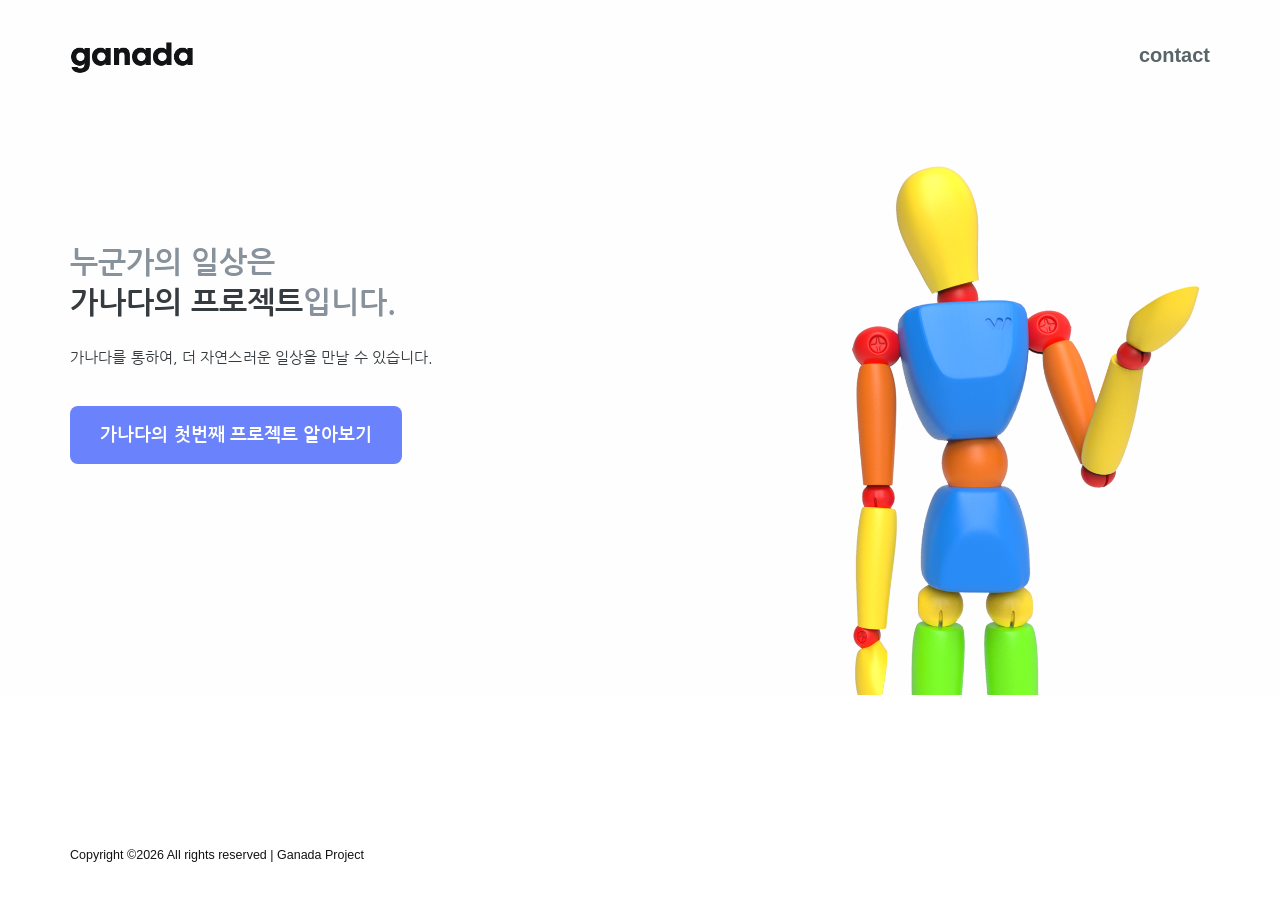
==== commit c3a6a9e1: "1 1" ====
--- a/index.html
+++ b/index.html
@@ -1,288 +1,94 @@
 <!DOCTYPE html>
-<html lang="ko">
+<html lang="en">
 <head>
-<title>Ganada</title>
 <meta charset="utf-8">
 <meta name="viewport" content="width=device-width, initial-scale=1, shrink-to-fit=no">
 <meta name="description" content="Ganada Project is the project-based starts-up company based in South Korea."/>
 <meta name="keywords" content="ganada,project,startsup,wearbe,웨어비,가나다,프로젝트,가나다프로젝트,ganadaproject"/>
 <meta name="author" content="Ganada Project"/>
 <link rel="icon" href="favicon.png" type="image/png" sizes="16x16">
+<!-- Bootstrap CSS -->
+  <link rel="stylesheet" href="https://maxcdn.bootstrapcdn.com/bootstrap/3.4.1/css/bootstrap.min.css">
+  <script src="https://ajax.googleapis.com/ajax/libs/jquery/3.4.1/jquery.min.js"></script>
+  <script src="https://maxcdn.bootstrapcdn.com/bootstrap/3.4.1/js/bootstrap.min.js"></script>
 <!--★Social-tag★-->
 <meta property="og:image" content="images/socialshare.png"/>
 <meta property="og:type" content="website"/>
-<meta property="og:url" content="https://ganadaproject.com"/>
-<meta property="og:title" content="Ganada Project"/>
+<meta property="og:url" content="https://wearbe.ganadaproject.com"/>
+<meta property="og:title" content="Wearbe"/>
 <meta property="og:description" content="Ganada Project is the project-based starts-up company based in South Korea."/>
 <!--★Fonts★-->
 <link href="https://fonts.googleapis.com/css?family=Roboto:300,400,700,900" rel="stylesheet">
-<link href="https://fonts.googleapis.com/css?family=Nanum+Gothic:400,700,800|Raleway:500,900&display=swap" rel="stylesheet">
+<link href="https://fonts.googleapis.com/css?family=Muli:400,500,600,900|Nanum+Gothic:400,700,800&display=swap" rel="stylesheet">
 <!--★Icons★-->
 <link rel="stylesheet" href="fonts/icomoon/style.css">
 <link rel="stylesheet" href="fonts/flaticon/font/flaticon.css">
 <link rel="stylesheet" type="text/css" href="fonts/flaticon/font/flaticon.css">
-<!--★Plug-ins★-->
-<link rel="stylesheet" href="css/bootstrap.min.css">
-<link rel="stylesheet" href="css/bootstrap-datepicker.css">
-<link rel="stylesheet" href="css/jquery.fancybox.min.css">
-<link rel="stylesheet" href="css/owl.carousel.min.css">
-<link rel="stylesheet" href="css/owl.theme.default.min.css">
+<!--★Universal CSS★-->
 <link rel="stylesheet" href="css/aos.css">
-<!--★Universal CSS★-->
 <link rel="stylesheet" href="css/style.css">
+<title>Ganada</title>
 </head>
 
 
 
-<body data-spy="scroll" data-target=".site-navbar-target" data-offset="300">
-
-   
-
-<div class="site-wrap" id="home-section">
+<body>
 
 
 
-<div class="site-mobile-menu site-navbar-target">
-<div class="site-mobile-menu-header">
-<div class="site-mobile-menu-close mt-3">
-<span class="icon-close2 js-menu-toggle"></span>
+<nav class="container">
+<ul class="font-eng">
+<li class="nav-li-a-logo"><img class="img-fluid" src="cont/logo.png"></li>
+<li style="float:right"><a href="contact.html">contact</a></li>
+</ul>
+</nav>
+
+
+
+<div class="container">
+<div class="main">
+<h3 class="sub-title font-kor"><span style="color:#88929c;">누군가의 일상은</span><br>가나다의 프로젝트<span style="color:#88929c;">입니다.</span></h3>
+<p class="font-kor">가나다를 통하여, 더 자연스러운 일상을 만날 수 있습니다.</p>
+<div style="margin-top:50px!important;"><a href="https://wearbe.ganadaproject.com" target="_blank" class="text-button font-kor">가나다의 첫번째 프로젝트 알아보기</a></div>
 </div>
-</div>
-<div class="site-mobile-menu-body"></div>
 </div>
 
 
-<!--★Universal Nav Bar(uv:1.002) begins★-->
-<header class="site-navbar site-navbar-target" role="banner">
+<!--
 <div class="container">
-<div class="row align-items-center position-relative">
-<div class="col-3">
-<div class="site-logo">
-<a href="index.html" class="font-weight-bold"><img class="img-fluid" src="images/logo.png"></a>
+<div class="main">
+<p class="font-eng">
+<b>Ganada is a project-based startup team.</b><br>
+Our project is derived from an observation on daily discomfort.<br>
+We shape the observation into an innovative idea.<br>
+The idea turns into solutions with the passion of Ganada.<br>
+And we hope the solution to be permeated the audiences with new habit.
+</p>
 </div>
 </div>
-<div class="col-9  text-right">  
-<span class="d-inline-block d-lg-none"><a href="#" class="font-primary site-menu-toggle js-menu-toggle py-5">
-<span class="icon-menu h3 font-primary"></span></a></span>
-<nav class="site-navigation text-right ml-auto d-none d-lg-block" role="navigation">
-<ul class="site-menu main-menu js-clone-nav ml-auto ">
-<li><a href="about.html" class="nav-link">About</a></li>
-<li><a href="services.html" class="nav-link">Service</a></li>
-<li><a href="contact.html" class="nav-link">Contact</a></li>
-</ul>
-</nav>
-</div>
-</div>
-</div>
-</header>
-<!--★Universal Nav Bar ends★-->
+-->
 
 
 
-<!--★DIV:Index/Main-block begins★-->
-<div class="ftco-blocks-cover-1">
-<div class="site-section-cover index-half-bg" data-aos="fade">
 <div class="container">
-<div class="row align-items-center justify-content-start">
-<div class="site-section-main-text col-lg-8">
-<h2 class="font-primary font-kr" data-aos="fade-up">가나다의 첫번째 프로젝트 : 웨어비</h2>
-<h1 class="font-primary font-kr font-weight-primary mb-5"  data-aos="fade-up"><span style="color:#88929c;">손안에서 </span><span class="typed-words"></span>.</h1>
-<p data-aos="fade-up" data-aos-delay="100"><a href="services.html" class="button-big font-kr font-primary font-weight-2nd ">자세히 알아보기<span class="icon-keyboard_arrow_right"></span></a></p>
+<div class="wearbe">
+
+</div>	
 </div>
-</div>
-</div>
-</div>
-</div>
-<!--★DIV:Index/Main-block ends★-->
 
 
-
-<!--★DIV:Index/3 Main Services begins★-->
-<div class="site-section">
 <div class="container">
-<div class="row">
-
-<div class="col-lg-4 col-md-12 col-sm-12" data-aos="fade-up" data-aos-delay="">
-<div class="feature-service">
-<span class="wrap-icon"><img src="images/services/box-1.png"></span>
-<h2 class="heading font-kr font-primary font-weight-2nd">신체치수 측정</h2>
-<p class="font-kr mb-5" style="color:#111314;font-size:14px;line-height:25px;">스마트폰 하나로 간편하게<br>신체치수를 측정할 수 있습니다.</p>
-<p><a href="services-bodysize.html" class="button-big font-kr font-primary font-weight-2nd">신체치수 측정 가이드<span class="icon-keyboard_arrow_right"></span></a></p>
-</div>
+<footer>
+<p class="font-eng">
+Copyright &copy;<script>document.write(new Date().getFullYear());</script> All rights reserved | Ganada Project</p>
+</footer>
 </div>
 
-<div class="col-lg-4 col-md-12 col-sm-12" data-aos="fade-up" data-aos-delay="100">
-<div class="feature-service">
-<span class="wrap-icon"><img src="images/services/box-2.png"></span>
-<h2 class="heading font-kr font-primary font-weight-2nd">사이즈카드</h2>
-<p class="font-kr mb-5" style="color:#111314;font-size:14px;line-height:25px;">나의 사이즈를 기록하고<br>편리함을 느껴보세요.</p>
-<p><a href="services-sizecard.html" class="button-big font-kr font-primary font-weight-2nd">사이즈카드 기능<span class="icon-keyboard_arrow_right"></span></a></p>
-</div>
-</div>
 
-<div class="col-lg-4 col-md-12 col-sm-12" data-aos="fade-up" data-aos-delay="200">
-<div class="feature-service">
-<span class="wrap-icon"><img src="images/services/box-3.png"></span>
-<h2 class="heading font-kr font-primary font-weight-2nd">오직 패션을 위한 검색</h2>
-<p class="font-kr mb-5" style="color:#111314;font-size:14px;line-height:25px;">웨어비의 검색은 <br>오직 스타일에 최적화 되어있습니다.</p>
-<p><a href="services-searchengine.html" class="button-big font-kr font-primary font-weight-2nd">검색 매뉴얼<span class="icon-keyboard_arrow_right"></span></a></p>
-</div>
-</div>
-
-</div>
-</div>
-</div>
-<!--★DIV:Index/3 Main Services ends★-->
-
-
-
-<!--★DIV:Index/6 Main Features begins★-->
-<div class="index-site-section-3 bg-left-half">
-<div class="container block-13">
-        
-<h2 class="font-primary font-kr mb-5 font-weight-bold">온라인 패션쇼핑의 새로운 습관</h2>
-        
-
-<div class="owl-carousel nonloop-block-13">
-<div class="media-29101">
-<a href="services-bodysize.html"><img src="images/img_1.png" alt="Image" class="img-fluid"></a>
-<h3><a href="service-bodysize.html">신체치수 측정</a></h3>
-</div>
-<div class="media-29101">
-<a href="services-sizecard.html"><img src="images/img_2.png" alt="Image" class="img-fluid"></a>
-<h3><a href="services-sizecard.html">사이즈카드 생성</a></h3>
-</div>
-<div class="media-29101">
-<a href="services-searchengine.html"><img src="images/img_3.png" alt="Image" class="img-fluid"></a>
-<h3><a href="services-searchengine.html">패션상품 검색</a></h3>
-</div>
-<div class="media-29101">
-<a href="services-fittingroom.html"><img src="images/img_4.png" alt="Image" class="img-fluid"></a>
-<h3><a href="services-fittingroom.html">상품사이즈 vs. 신체사이즈 비교</a></h3>
-</div>
-<div class="media-29101">
-<a href="#"><img src="images/img_5.png" alt="Image" class="img-fluid"></a>
-<h3><a href="#">상품 구매</a></h3>
-</div>
-<div class="media-29101">
-<a href="services-feedback.html"><img src="images/img_6.png" alt="Image" class="img-fluid"></a>
-<h3><a href="services-feedback.html">카르마 = 피드백</a></h3>
-</div>
-</div>
-
-</div>
-</div>
-<!--★DIV:Index/6 Main Features ends★-->
-
-
-
-<!--★DIV:Bottom Head line begins★-->
-<div class="site-section" data-aos="fade-up">
-<div class="container">
-<div class="row justify-content-center bg-tertiary">
-<div class="col-md-8">
-<h2 class="font-kr font-primary font-weight-2nd mb-5">간편하게 패션브랜드의 성장을 돕습니다.</h2>
-<p><a href="services-b2b.html" class="button-big font-kr font-primary font-weight-2nd mt-2">자세한 B2B제안 보기<span class="icon-keyboard_arrow_right"></span></a></p>    
-</div>
-</div>
-</div>
-</div>
-<!--★DIV:Bottom Head line ends★-->
-
-
-
-<!--★Universal Footer(uv:1.003) begins★-->
-<div class="footer site-section">
-
-<div class="container">
-<div class="row">
-<div class="col-md-3">
-<div class="site-logo-footer">
-<a href="index.html">ganada</a>
-</div> 
-</div>
-<div class="col-md-8 ml-auto">
-<div class="row">
-<div class="col-md-4 ml-auto">
-<ul class="list-unstyled links font-eng">
-<li><p><section class="font-primary"><b>Stay Connected</b></section></p></blockquote></li>
-<li><a href="contact.html">Contact Us</a></li>
-<li><a href="mailto:contact@ganadaproject.com?subject=Contact Request">Quick Email</a></li>
-</ul>
-</div>
-<div class="col-md-4">
-<ul class="list-unstyled links font-eng">
-<li><p><section class="font-primary"><b>Site Map</b></section></p></blockquote></li>
-<li><a href="index.html">Main</a></li>
-<li><a href="about.html">About us</a></li>
-<li><a href="services.html">Our service</a></li>
-<li><a href="contact.html">Contact us</a></li>
-</ul>
-</div>
-</div>
-</div>
-</div>
-</div>
-</div>
-
-<div class="site-section">
-<div class="container">
-<div class="row mb-4 text-center">
-<div class="col social-icons-footer">
-<a href="https://www.linkedin.com/company/ganadaproject" target="_blank"><span class="m-2 icon-linkedin"></span></a>
-<a href="https://www.rocketpunch.com/companies/ganadaproject" target="_blank"><span class="m-2 icon-rocket"></span></a>
-<a href="https://www.facebook.com/ganadaproject" target="_blank"><span class="m-2 icon-facebook"></span></a>
-<a href="http://instagram.com/ganadaproject" target="_blank"><span class="m-2 icon-instagram"></span></a>
-</div>
-</div>
-<div class="row mt-5 justify-content-center">
-<div class="col-md-7 text-center">
-<p class="font-eng font-size-12">
-Copyright &copy;<script>document.write(new Date().getFullYear());</script> All rights reserved | GANADA PROJECT | <a href="license.html">license</a>
-</p>
-</div>
-</div>
-</div>
-</div>
-
-</div>
-<!--★Universal Footer ends★-->
-
-
-
-    <script src="js/jquery-3.3.1.min.js"></script>
-    <script src="js/jquery-migrate-3.0.0.js"></script>
-    <script src="js/popper.min.js"></script>
-    <script src="js/bootstrap.min.js"></script>
-    <script src="js/owl.carousel.min.js"></script>
-    <script src="js/jquery.sticky.js"></script>
-    <script src="js/jquery.waypoints.min.js"></script>
-    <script src="js/jquery.animateNumber.min.js"></script>
-    <script src="js/jquery.fancybox.min.js"></script>
-    <script src="js/jquery.stellar.min.js"></script>
-    <script src="js/jquery.easing.1.3.js"></script>
-    <script src="js/bootstrap-datepicker.min.js"></script>
-    <script src="js/isotope.pkgd.min.js"></script>
-    <script src="js/aos.js"></script>
-  
-
-    <script src="js/typed.js"></script>
-            <script>
-            var typed = new Typed('.typed-words', {
-            strings: ["측정하세요","찾아보세요","입어보세요","구매하세요"],
-            typeSpeed: 80,
-            backSpeed: 80,
-            backDelay: 1800,
-            startDelay: 100,
-            loop: true,
-            showCursor: true
-            });
-            </script>
-
-
-    <script src="js/main.js"></script>
-
-  </body>
-
-</html>
-
+<!-- Optional JavaScript -->
+<!-- jQuery first, then Popper.js, then Bootstrap JS -->
+<script src="https://code.jquery.com/jquery-3.4.1.slim.min.js" integrity="sha384-J6qa4849blE2+poT4WnyKhv5vZF5SrPo0iEjwBvKU7imGFAV0wwj1yYfoRSJoZ+n" crossorigin="anonymous"></script>
+<script src="https://cdn.jsdelivr.net/npm/popper.js@1.16.0/dist/umd/popper.min.js" integrity="sha384-Q6E9RHvbIyZFJoft+2mJbHaEWldlvI9IOYy5n3zV9zzTtmI3UksdQRVvoxMfooAo" crossorigin="anonymous"></script>
+<script src="https://stackpath.bootstrapcdn.com/bootstrap/4.4.1/js/bootstrap.min.js" integrity="sha384-wfSDF2E50Y2D1uUdj0O3uMBJnjuUD4Ih7YwaYd1iqfktj0Uod8GCExl3Og8ifwB6" crossorigin="anonymous"></script>
+</body>
+</html>
--- a/css/style.css
+++ b/css/style.css
@@ -1,2173 +1,101 @@
-/* Base */
-html {overflow-x: hidden;}
+html{
+overflow-x: hidden;
+-webkit-text-size-adjust: 100%;
+-ms-text-size-adjust: 100%;
+-webkit-tap-highlight-color: rgba(0, 0, 0, 0);
+}
+
 body {
-line-height: 1.7;
-color: #111314 !important;
-font-weight: 300;
-font-size: 1rem;
+background: url('../cont/bg.png');
+background-repeat: no-repeat;
+background-size:cover;
+background-position:center;
 }
 ::-moz-selection {
-background: #000;
+background: rgba(0,0,0,0.8);
 color: #fff;
 }
 ::selection {
-background: #000;
+background: rgba(0,0,0,0.8);
 color: #fff;
 }
 
-a {
--webkit-transition: .3s all ease;
--o-transition: .3s all ease;
-transition: .3s all ease;
-text-decoration: none;
+/* Fonts */
+.font-eng{font-family: 'Muli', sans-serif;}
+.font-kor{font-family: 'Nanum Gothic', sans-serif; letter-spacing: 0.01rem;}
+
+@media screen and (min-width: 601px) {
+h1 {font-size:80px; font-weight:bold; color:#353b3e;}
+h2 {font-size:40px; font-weight:bold; color:#353b3e;}
+h3 {font-size:30px; font-weight:700; color:#353b3e; line-height:40px;}
+p {font-size: 15px; font-weight:normal; color:#353b3e; line-height:30px;}
+li a {font-size:20px;}
+.nav-li-a-logo img{height:35px;}
 }
+
+@media screen and (max-width: 600px) {
+body{background:url('../cont/bgsm.png');
+background-repeat: no-repeat;
+background-size:cover;
+background-position:center left;}
+h1 {font-size:35px; font-weight:bold; color:#353b3e;}
+h2 {font-size:25px; font-weight:bold; color:#353b3e;}
+h3 {font-size:25px; font-weight:700; color:#353b3e; line-height:40px;}
+p {font-size: 15px; line-height:30px; color:#353b3e; line-height:30px;} 
+li a {font-size:18px;}
+.nav-li-a-logo img{height:30px;}
+.main{width:100%;}
+}
+
+a:link {text-decoration: none;}
 a:hover {text-decoration: none;}
+a:visited {text-decoration: none;}
 
-h1, h2, h3, h4, h5,.h1, .h2, .h3, .h4, .h5 {
+.selector-for-some-widget {box-sizing: content-box;}
+
+/*Nav Bar*/
+nav {}
+ul {
+padding-top:40px;
+padding-bottom:40px;
+margin-bottom:20px;
+padding-inline-start: 0;
+list-style-type: none;
+overflow: hidden;
+ 
+}
+li{display:table; float:left;}
+
+li a {
+display: inline-block;
+padding: 0 0;
+text-align:center;
+text-decoration:none;
+line-height:30px;
+vertical-align:middle;
+font-family: 'Muli', sans-serif;
+font-weight:600;
+color:#596469;
+}
+li a:hover,li a:visited {color:#596469;text-decoration:none;}
+
+
+
+
+.main{
+margin:88px 0;
+width:100%;
+float:left;
 word-break: keep-all!important;
 overflow-wrap: keep-all!important;
 }
-h2{font-size:18px;}
-@media (max-width: 768px) {h2{font-size:14px;}}
-
-p{font-family: 'Nanum Gothic', sans-serif!important;}
-b{font-weight:800!important;}
-
-.font-breaks{
-word-break: keep-all!important;
-overflow-wrap: keep-all!important;
-}
-.font-primary{color:#111314!important; }
-.font-services-primary{color:#111314!important;}
-.font-contact-primary {color:#111314!important;}
-.font-weight-primary{font-weight:800!important; }
-.font-weight-2nd{font-weight:700!important;}
-.font-weight-regular{font-weight:500!important;}
-.font-kr{font-family: 'Nanum Gothic', sans-serif!important;}
-.font-eng{font-family: 'roboto', sans-serif!important;}
-.font-size-10 {font-size: 10px;}
-.font-size-11 {font-size: 11px;}
-.font-size-12 {font-size: 12px!important;}
-.font-size-13 {font-size: 13px;}
-.font-size-14 {font-size: 14px;}
-.font-size-15 {font-size: 15px;}
-.font-size-16 {font-size: 16px;}
-.font-size-17 {font-size: 17px;}
-.font-size-18 {font-size: 18px;}
-.font-size-19 {font-size: 19px;}
-.font-size-20 {font-size: 20px;}
-.font-size-21 {font-size: 21px;}
-.font-size-22 {font-size: 22px;}
-.font-size-23 {font-size: 23px;}
-.font-size-24 {font-size: 24px;}
-.font-size-25 {font-size: 25px;}
-.font-size-26 {font-size: 26px;}
-.font-size-27 {font-size: 27px;}
-.font-size-28 {font-size: 28px;}
-.font-size-29 {font-size: 29px;}
-.font-size-30 {font-size: 30px;}
-.serif {font-family: "Roboto", sans-serif;}
-.font-gray-1 {color: #f7f7f7;}
-.font-gray-2 {color: #e9e9e9;}
-.font-gray-3 {color: #d9d9d9;}
-.font-gray-4 {color: #c9c9c9;}
-.font-gray-5, .block-heading-1 span {color: #b8b8b8;}
-.font-gray-6 {color: #a8a8a8;}
-.font-gray-7 {color: #939393;}
-.font-gray-8 {color: #7b7b7b;}
-.font-gray-9 {color: #636363 #4d4d4d;}
-.font-gray-10 {color: #353535;}
-.border-gray-1 {border-color: #f7f7f7;}
-.border-gray-2 {border-color: #e9e9e9;}
-.border-gray-3 {border-color: #d9d9d9;}
-.border-gray-4 {border-color: #c9c9c9;}
-.border-gray-5 {border-color: #b8b8b8;}
-.border-gray-6 {border-color: #a8a8a8;}
-.border-gray-7 {border-color: #939393;}
-.border-gray-8 {border-color: #7b7b7b;}
-.border-gray-9 {border-color: #636363 #4d4d4d;}
-.border-gray-10 {border-color: #353535;}
-.bg-gray-1 {border-color: #f7f7f7;}
-.bg-gray-2 {border-color: #e9e9e9;}
-.bg-gray-3 {border-color: #d9d9d9;}
-.bg-gray-4 {border-color: #c9c9c9;}
-.bg-gray-5 {border-color: #b8b8b8;}
-.bg-gray-6 {border-color: #a8a8a8;}
-.bg-gray-7 {border-color: #939393;}
-.bg-gray-8 {border-color: #7b7b7b;}
-.bg-gray-9 {border-color: #636363 #4d4d4d;}
-.bg-gray-10 {border-color: #353535;}
-.letter-spacing-1 {letter-spacing: 0.1em;}
-.letter-spacing-2 {letter-spacing: 0.2em;}
-.border-w-1 {border-width: 1px;}
-.border-w-2 {border-width: 2px;}
-.border-w-3 {border-width: 3px;}
-.border-w-4 {border-width: 4px;}
-.border-w-5 {border-width: 5px;}
-.primary-black--hover {background: #3b4eda;color: #fff;}
-.primary-black--hover:hover {background: #000;color: #fff;}
-.primary-dark--hover {background: #3b4eda;color: #fff;}
-.primary-dark--hover:hover {background: gray;color: #fff; }
-.primary-primary-outline--hover {background: #3b4eda;color: #fff;}
-.primary-primary-outline--hover:hover {border-color: #3b4eda;background: transparent;}
-.primary-outline-primary--hover {background: transparent;border-color: #3b4eda;}
-.primary-outline-primary--hover:hover {color: #fff;background: #3b4eda;}
-
-.visibility-hidden{visibility:hidden;}
-
-.border-2 {
-  border-width: 2px; }
-
-.text-black {
-  color: #000 !important; }
-
-.btn {
-  border-radius: 30px;
-  padding: 10px 20px;
-  text-decoration: none; }
-  .btn:active, .btn:focus {
-    outline: none;
-    -webkit-box-shadow: none;
-    box-shadow: none; }
-  .btn.btn-outline-white {
-    border-color: #fff;
-    background: transparent;
-    color: #fff; }
-    .btn.btn-outline-white:hover {
-      background: #fff;
-      border-color: #fff;
-      color: #000; }
-
-.button-big{
-color:#111314!important;
-background:transparent; 
-font-size: 14px;   
-position: relative;
-padding: 5px 0px;
-margin-bottom: 7px;
-
-border-bottom: 1px solid #111314; 
-}
-.button-big:before {
-position: absolute;
-bottom: 0;
-left: 0;
-height: 1px;
-width: 100%;
-background: #2044f9; }
-.button-big:hover{color:#2044f9;}
-@media (max-width: 991.98px) {.button-big{font-size:12px;}}
+.main img{width:100%;}
+.sub-title{margin-bottom:20px;}
+.text-button{padding:20px 30px;background:#6a82fb;color:#fff;border-radius:8px;font-size:18px;font-weight:600;}
+.text-button:hover, .text-button:visited{color:#fff;}
 
 
-.line-height-1 {
-  line-height: 1 !important; }
-
-.bg-black {
-  background: #000; }
-
-.form-control {
-height: 55px;
-background: #fff !important;
-font-family: "Roboto", sans-serif; }
-.form-control:active, .form-control:focus {
-border-color: #3b4eda; }
-.form-control:hover, .form-control:active, .form-control:focus {
--webkit-box-shadow: none !important;
-box-shadow: none !important; }
-.index-site-section-3{
-  padding: 2.5em 0;}
-  @media(min-width:768px){.index-site-section-3{padding:5em 0;}}
-.site-section-about{
-padding-top:6em;
-padding-bottom:1em;}
-.site-section-services{
-margin-top:6em;
-padding-top:2em;
-padding-bottom:2em;
-margin-bottom:2em;
-background:#f3f4f5;}
-.site-section-services img{
-  height:100%;
-  width:100%;
-}
-.site-section {
-  padding: 2.5em 0; }
-  @media (min-width: 768px) {
-    .site-section {padding: 5em 0; } 
-  }
-  .site-section.site-section-sm {
-    padding: 4em 0; }
-.about-smalltitle-kr{font-size:2rem!important;vertical-align:bottom;}
-.about-smalltitle-eng{font-family: 'roboto', sans-serif!important;font-size:2rem!important;vertical-align:bottom;}
-@media (max-width: 991.98px) {
-.about-smalltitle-eng{font-size:14px!important;}
-.about-smalltitle-kr{font-size:14px!important;}}
-
-@media (max-width: 991.98px) {
-  .img-md-fluid {
-    max-width: 100%; } }
-
-@media (max-width: 991.98px) {
-  .display-1, .display-3 {
-    font-size: 3rem; } }
-
-.overlap-to-top {
-  margin-top: -150px; }
-
-.ul-check {
-  margin-bottom: 50px; }
-  .ul-check li {
-    position: relative;
-    padding-left: 35px;
-    margin-bottom: 15px;
-    line-height: 1.5; }
-    .ul-check li:before {
-      left: 0;
-      font-size: 20px;
-      top: -.3rem;
-      font-family: "icomoon";
-      content: "\e5ca";
-      position: absolute; }
-  .ul-check.white li:before {
-    color: #fff; }
-  .ul-check.success li:before {
-    color: #71bc42; }
-  .ul-check.primary li:before {
-    color: #3b4eda; }
-
-.select-wrap, .wrap-icon {
-  position: relative; }
-  .select-wrap .icon, .wrap-icon .icon {
-    position: absolute;
-    right: 10px;
-    top: 50%;
-    -webkit-transform: translateY(-50%);
-    -ms-transform: translateY(-50%);
-    transform: translateY(-50%);
-    font-size: 22px; }
-  .select-wrap select, .wrap-icon select {
-    -webkit-appearance: none;
-    -moz-appearance: none;
-    appearance: none;
-    width: 100%; }
-
-.top-bar {
-  border-bottom: 1px solid #e9ecef !important; }
-
-/* Navbar */
-.site-navbar {
-  margin-bottom: 0px;
-  z-index: 1999;
-  position: relative;
-  top: 0;
-  width: 100%;
-  padding: 1rem;
-  position: absolute;
-}
-  @media (max-width: 991.98px) {
-  .site-navbar {
-    padding-top: 3rem;
-    padding-bottom: 3rem;} 
-  }
-.site-navbar .toggle-button {
-  position: absolute;
-  right: 0px; 
-}
-.site-navbar .site-logo {
-  margin: 0;
-  padding:0;
- }
-.site-navbar .site-logo a {
-  text-transform: lowercase;
-  color: #111314;
-}
-.site-navbar .site-logo img{width:100px;}
-  @media (max-width: 991.98px) {
-  .site-navbar .site-logo {
-    margin: 0 0 0 -15px;
-    float: left;
-    position: relative;} 
-  }
-  .site-navbar .site-navigation.border-bottom {
-    border-bottom: 1px solid white !important; }
-  .site-navbar .site-navigation .site-menu {
-    margin: 0;
-    padding: 0;
-    margin-bottom: 0; }
-    .site-navbar .site-navigation .site-menu .active {
-      color: #111314 !important; }
-    .site-navbar .site-navigation .site-menu a {
-      text-decoration: none !important;
-      display: inline-block; 
-      font-family: 'Roboto', sans-serif;
-      
-      font-weight:500;}
-    .site-navbar .site-navigation .site-menu > li {
-      display: inline-block; }
-      .site-navbar .site-navigation .site-menu > li > a {
-        margin-left: 15px;
-        margin-right: 15px;
-        padding: 20px 20px;
-        color: #111314 !important;
-        display: inline-block;
-        text-decoration: none !important; }
-        .site-navbar .site-navigation .site-menu > li > a:hover {
-          color: #111314; }
-      .site-navbar .site-navigation .site-menu > li.active > a {
-        color: #111314 !important; }
-    .site-navbar .site-navigation .site-menu .has-children {
-      position: relative; }
-      .site-navbar .site-navigation .site-menu .has-children > a {
-        position: relative;
-        padding-right: 20px; }
-        .site-navbar .site-navigation .site-menu .has-children > a:before {
-          position: absolute;
-          content: "\e313";
-          font-size: 16px;
-          top: 50%;
-          right: 0;
-          -webkit-transform: translateY(-50%);
-          -ms-transform: translateY(-50%);
-          transform: translateY(-50%);
-          font-family: 'icomoon'; }
-      .site-navbar .site-navigation .site-menu .has-children .dropdown {
-        visibility: hidden;
-        opacity: 0;
-        top: 100%;
-        position: absolute;
-        text-align: left;
-        border-top: 2px solid #2044f9;
-        -webkit-box-shadow: 0 2px 10px -2px rgba(0, 0, 0, 0.1);
-        box-shadow: 0 2px 10px -2px rgba(0, 0, 0, 0.1);
-        padding: 0px 0;
-        margin-top: 20px;
-        margin-left: 0px;
-        background: #fff;
-        -webkit-transition: 0.2s 0s;
-        -o-transition: 0.2s 0s;
-        transition: 0.2s 0s; }
-        .site-navbar .site-navigation .site-menu .has-children .dropdown.arrow-top {
-          position: absolute; }
-          .site-navbar .site-navigation .site-menu .has-children .dropdown.arrow-top:before {
-            display: none;
-            bottom: 100%;
-            left: 20%;
-            border: solid transparent;
-            content: " ";
-            height: 0;
-            width: 0;
-            position: absolute;
-            pointer-events: none; }
-          .site-navbar .site-navigation .site-menu .has-children .dropdown.arrow-top:before {
-            border-color: rgba(136, 183, 213, 0);
-            border-bottom-color: #fff;
-            border-width: 10px;
-            margin-left: -10px; }
-        .site-navbar .site-navigation .site-menu .has-children .dropdown a {
-          text-transform: none;
-          letter-spacing: normal;
-          -webkit-transition: 0s all;
-          -o-transition: 0s all;
-          transition: 0s all;
-          color: #2044f9 !important; }
-          .site-navbar .site-navigation .site-menu .has-children .dropdown a.active {
-            color: #2044f9 !important;
-            background: #f8f9fa; }
-        .site-navbar .site-navigation .site-menu .has-children .dropdown > li {
-          list-style: none;
-          padding: 0;
-          margin: 0;
-          min-width: 200px; }
-          .site-navbar .site-navigation .site-menu .has-children .dropdown > li > a {
-            padding: 9px 20px;
-            display: block; }
-            .site-navbar .site-navigation .site-menu .has-children .dropdown > li > a:hover {
-              background: #f8f9fa;
-              color: #2044f9; }
-          .site-navbar .site-navigation .site-menu .has-children .dropdown > li.has-children > a:before {
-            content: "\e315";
-            right: 20px; }
-          .site-navbar .site-navigation .site-menu .has-children .dropdown > li.has-children > .dropdown, .site-navbar .site-navigation .site-menu .has-children .dropdown > li.has-children > ul {
-            left: 100%;
-            top: 0; }
-          .site-navbar .site-navigation .site-menu .has-children .dropdown > li.has-children:hover > a, .site-navbar .site-navigation .site-menu .has-children .dropdown > li.has-children:active > a, .site-navbar .site-navigation .site-menu .has-children .dropdown > li.has-children:focus > a {
-            background: #f8f9fa;
-            color: #2044f9; }
-      .site-navbar .site-navigation .site-menu .has-children:hover > a, .site-navbar .site-navigation .site-menu .has-children:focus > a, .site-navbar .site-navigation .site-menu .has-children:active > a {
-        color: #2044f9; }
-      .site-navbar .site-navigation .site-menu .has-children:hover, .site-navbar .site-navigation .site-menu .has-children:focus, .site-navbar .site-navigation .site-menu .has-children:active {
-        cursor: pointer; }
-        .site-navbar .site-navigation .site-menu .has-children:hover > .dropdown, .site-navbar .site-navigation .site-menu .has-children:focus > .dropdown, .site-navbar .site-navigation .site-menu .has-children:active > .dropdown {
-          -webkit-transition-delay: 0s;
-          -o-transition-delay: 0s;
-          transition-delay: 0s;
-          margin-top: 0px;
-          visibility: visible;
-          opacity: 1; }
-
-.site-mobile-menu {
-  overflow:hidden;
-  width: 300px;
-  position: fixed;
-  right: 0;
-  z-index: 2000;
-  padding-top: 20px;
-  background: #fff;
-  height: calc(100vh);
-  -webkit-transform: translateX(110%);
-  -ms-transform: translateX(110%);
-  transform: translateX(110%);
-  -webkit-box-shadow: -10px 0 20px -10px rgba(0, 0, 0, 0.1);
-  box-shadow: -10px 0 20px -10px rgba(0, 0, 0, 0.1);
-  -webkit-transition: .3s all ease-in-out;
-  -o-transition: .3s all ease-in-out;
-  transition: .3s all ease-in-out; 
-}
-.offcanvas-menu .site-mobile-menu {
-  -webkit-transform: translateX(0%);
-  -ms-transform: translateX(0%);
-  transform: translateX(0%); }
-.site-mobile-menu .site-mobile-menu-header {
-  width: 100%;
-  float: left;
-  padding-left: 20px;
-  padding-right: 20px; }
-.site-mobile-menu .site-mobile-menu-header .site-mobile-menu-close {
-  float: right;
-  margin-top: 8px; }
-.site-mobile-menu .site-mobile-menu-header .site-mobile-menu-close span {
-  font-size: 30px;
-  display: inline-block;
-  padding-left: 10px;
-  padding-right: 0px;
-  line-height: 1;
-  cursor: pointer;
-  -webkit-transition: .3s all ease;
-  -o-transition: .3s all ease;
-  transition: .3s all ease; }
-.site-mobile-menu .site-mobile-menu-header .site-mobile-menu-close span:hover {
-  color: #111314; }
-.site-mobile-menu .site-mobile-menu-header .site-mobile-menu-logo {
-  float: left;
-  margin-top: 10px;
-  margin-left: 0px; }
-.site-mobile-menu .site-mobile-menu-header .site-mobile-menu-logo a {
-  display: inline-block;
-  text-transform: lowercase; }
-.site-mobile-menu .site-mobile-menu-header .site-mobile-menu-logo a img {
-  max-width: 70px; }
-.site-mobile-menu .site-mobile-menu-header .site-mobile-menu-logo a:hover {
-  text-decoration: none; }
-.site-mobile-menu .site-mobile-menu-body {
-  overflow-y: hidden;
-  -webkit-overflow-scrolling: touch;
-  position: relative;
-  padding: 0 20px 20px 20px;
-  height: calc(100vh - 52px);
-  padding-bottom: 150px; }
-.site-mobile-menu .site-nav-wrap {
-  padding: 0;
-  margin: 0;
-  list-style: none;
-  position: relative;
-  }
-.site-mobile-menu .site-nav-wrap a {
-  padding: 10px 20px;
-  display: block;
-  position: relative;
-  color: #111314; }
-.site-mobile-menu .site-nav-wrap a:hover {
-  color: #111314; }
-.site-mobile-menu .site-nav-wrap li {
-  position: relative;
-  display: block; }
-.site-mobile-menu .site-nav-wrap li .nav-link.active {
-  color: #2044f9; }
-.site-mobile-menu .site-nav-wrap li.active > a {
-  color: #2044f9;
-  }
-.site-mobile-menu .site-nav-wrap .arrow-collapse {
-  position: absolute;
-  right: 0px;
-  top: 10px;
-  z-index: 20;
-  width: 36px;
-  height: 36px;
-  text-align: center;
-  cursor: pointer;
-  border-radius: 50%; }
-.site-mobile-menu .site-nav-wrap .arrow-collapse:hover {
-  background: #f8f9fa; }
-.site-mobile-menu .site-nav-wrap .arrow-collapse:before {
-  font-size: 12px;
-  z-index: 20;
-  font-family: "icomoon";
-  content: "\f078";
-  position: absolute;
-  top: 50%;
-  left: 50%;
-  -webkit-transform: translate(-50%, -50%) rotate(-180deg);
-  -ms-transform: translate(-50%, -50%) rotate(-180deg);
-  transform: translate(-50%, -50%) rotate(-180deg);
-  -webkit-transition: .3s all ease;
-  -o-transition: .3s all ease;
-  transition: .3s all ease; }
-.site-mobile-menu .site-nav-wrap .arrow-collapse.collapsed:before {
-  -webkit-transform: translate(-50%, -50%);
-  -ms-transform: translate(-50%, -50%);
-  transform: translate(-50%, -50%); }
-.site-mobile-menu .site-nav-wrap > li {
-  display: block;
-  position: relative;
-  float: left;
-  width: 100%; }
-.site-mobile-menu .site-nav-wrap > li > a {
-  font-family: 'roboto', sans-serif!important;
-  padding-left: 20px;
-  padding-bottom:20px;
-  font-size: 18px; }
-.site-mobile-menu .site-nav-wrap > li > ul {
-  padding: 0;
-  margin: 0;
-  list-style: none; }
-.site-mobile-menu .site-nav-wrap > li > ul > li {
-  display: block; }
-.site-mobile-menu .site-nav-wrap > li > ul > li > a {
-  padding-left: 40px;
-  font-size: 18px; }
-.site-mobile-menu .site-nav-wrap > li > ul > li > ul {
-  padding: 0;
-  margin: 0; }
-.site-mobile-menu .site-nav-wrap > li > ul > li > ul > li {
-  display: block; }
-.site-mobile-menu .site-nav-wrap > li > ul > li > ul > li > a {
-  font-size: 18px;
-  padding-left: 60px; }
-.site-mobile-menu .site-nav-wrap[data-class="social"] {
-  float: left;
-  width: 100%;
-  margin-top: 30px;
-  padding-bottom: 5em; }
-.site-mobile-menu .site-nav-wrap[data-class="social"] > li {
-  width: auto; }
-.site-mobile-menu .site-nav-wrap[data-class="social"] > li:first-child a {
-  padding-left: 15px !important; }
-
-.sticky-wrapper {
-  position: relative;
-  z-index: 100;
-  width: 100%;
-  position: absolute;
-  top: 0; }
-.sticky-wrapper .site-navbar {
-  -webkit-transition: .3s all ease;
-  -o-transition: .3s all ease;
-  transition: .3s all ease; }
-.sticky-wrapper .site-navbar {
-  background: #fff; }
-.sticky-wrapper .site-navbar ul li a {
-  color: rgba(255, 255, 255, 0.7) !important; }
-.sticky-wrapper .site-navbar ul li a.active {
-  color: #fff !important; }
-.sticky-wrapper.is-sticky .site-navbar {
-  background: #fff;
-  -webkit-box-shadow: 4px 0 20px -5px rgba(0, 0, 0, 0.2);
-  box-shadow: 4px 0 20px -5px rgba(0, 0, 0, 0.2); }
-.sticky-wrapper.is-sticky .site-navbar .site-logo a {
-  color: #3b4eda; }
-.sticky-wrapper.is-sticky .site-navbar ul li a {
-  color: #000 !important; }
-.sticky-wrapper.is-sticky .site-navbar ul li a.active {
-  color: #3b4eda !important; }
-.sticky-wrapper .shrink {
-  padding-top: 0px !important;
-  padding-bottom: 0px !important;}
-  @media (max-width: 991.98px) {
-  .sticky-wrapper .shrink {
-  padding-top: 30px !important;
-  padding-bottom: 30px !important;} 
-  }
-
-/* Blocks */
-.bg-tertiary {
-  margin:30px 0;
-  padding:88px 0;
-  border-radius:50px;
-  background: linear-gradient(316deg, #f3f4f5, #c8cdd1, #ffffff);
-  background-size: 600% 600%;
-  -webkit-animation: AnimationName 20s ease infinite;
-  -moz-animation: AnimationName 20s ease infinite;
-  -o-animation: AnimationName 20s ease infinite;
-  animation: AnimationName 20s ease infinite;}
-@-webkit-keyframes AnimationName {
-    0%{background-position:0% 55%}
-    50%{background-position:100% 46%}
-    100%{background-position:0% 55%}
-}
-@-moz-keyframes AnimationName {
-    0%{background-position:0% 55%}
-    50%{background-position:100% 46%}
-    100%{background-position:0% 55%}
-}
-@-o-keyframes AnimationName {
-    0%{background-position:0% 55%}
-    50%{background-position:100% 46%}
-    100%{background-position:0% 55%}
-}
-@keyframes AnimationName {
-    0%{background-position:0% 55%}
-    50%{background-position:100% 46%}
-    100%{background-position:0% 55%}
-}
-
-.bg-tertiary h2{font-size:20px;}
-
- @media (max-width: 991.98px) {
-  .bg-tertiary{border-radius:30px;}
-  .bg-tertiary h2{font-size:16px;margin-left:15px;}
-  .bg-tertiary a{margin-left:15px;}
- }
-
-.site-section-cover {
-  position: relative;
-  background-size: cover;
-  background-repeat: no-repeat;
-  background-position: center center; }
-.site-section-cover.half-bg {
-  position: relative; }
-.site-section-cover.half-bg:before {
-  position: absolute;
-  width: 50%;
-  height: 100%;
-  content: "";
-  right: 0;
-  background: url('');
-  background-repeat: no-repeat;
-  background-size:66%;
-  background-position:bottom;
-  background-color: #f3f4f5;
-  border-bottom-left-radius:333px;}
-
-.site-section-cover.index-half-bg {
-  position: relative; }
-.site-section-cover.index-half-bg:before {
-  position: absolute;
-  width: 50%;
-  height: 100%;
-  content: "";
-  right: 0;
-  background: url('../images/index-main.gif');
-  background-repeat: no-repeat;
-  background-size:66%;
-  background-position:bottom;
-  background-color: #f3f4f5;
-  border-bottom-left-radius:333px;}
-
-.site-section-cover.about-half-bg {
-  position: relative; }
-.site-section-cover.about-half-bg:before {
-  position: absolute;
-  width: 50%;
-  height: 100%;
-  content: "";
-  right: 0;
-  background: url('../images/about/about-main.gif');
-  background-repeat: no-repeat;
-  background-size:66%;
-  background-position:bottom;
-  background-color: #f3f4f5;
-  border-bottom-left-radius:333px;}
-
-.site-section-cover.about-teammember-half-bg-cblee {
-  position: relative; }
-.site-section-cover.about-teammember-half-bg-cblee:before {
-  position: absolute;
-  width: 50%;
-  height: 100%;
-  content: "";
-  right: 0;
-  background: url('../images/team/cblee.png');
-  background-repeat: no-repeat;
-  opacity:0.88;
-  background-size:66%;
-  background-position:center center;
-  border-bottom-left-radius:0px;}
-
-.site-section-cover.about-teammember-half-bg-hjshin {
-  position: relative; }
-.site-section-cover.about-teammember-half-bg-hjshin:before {
-  position: absolute;
-  width: 50%;
-  height: 100%;
-  content: "";
-  right: 0;
-  background: url('../images/team/hjshin.png');
-  background-repeat: no-repeat;
-  opacity:0.88;
-  background-size:66%;
-  background-position:center center;
-  border-bottom-left-radius:0px;}
-
-.site-section-cover.about-teammember-half-bg-jwyoon {
-  position: relative; }
-.site-section-cover.about-teammember-half-bg-jwyoon:before {
-  position: absolute;
-  width: 50%;
-  height: 100%;
-  content: "";
-  right: 0;
-  background: url('../images/team/jwyoon.png');
-  background-repeat: no-repeat;
-  opacity:0.88;
-  background-size:66%;
-  background-position:center center;
-  border-bottom-left-radius:0px;}
-
-.site-section-cover.about-teammember-half-bg-ysjung {
-  position: relative; }
-.site-section-cover.about-teammember-half-bg-ysjung:before {
-  position: absolute;
-  width: 50%;
-  height: 100%;
-  content: "";
-  right: 0;
-  background: url('../images/team/ysjung.png');
-  background-repeat: no-repeat;
-  opacity:0.88;
-  background-size:66%;
-  background-position:center center;
-  border-bottom-left-radius:0px;}
-
-.site-section-cover.about-teammember-half-bg-jhlee {
-  position: relative; }
-.site-section-cover.about-teammember-half-bg-jhlee:before {
-  position: absolute;
-  width: 50%;
-  height: 100%;
-  content: "";
-  right: 0;
-  background: url('../images/team/jhlee.png');
-  background-repeat: no-repeat;
-  opacity:0.88;
-  background-size:66%;
-  background-position:center center;
-  border-bottom-left-radius:0px;}
-
-.site-section-cover.about-teammember-half-bg-jhkwon {
-  position: relative; }
-.site-section-cover.about-teammember-half-bg-jhkwon:before {
-  position: absolute;
-  width: 50%;
-  height: 100%;
-  content: "";
-  right: 0;
-  background: url('../images/team/jhkwon.png');
-  background-repeat: no-repeat;
-  opacity:0.88;
-  background-size:66%;
-  background-position:center center;
-  border-bottom-left-radius:0px;}
-
-.site-section-cover.services-half-bg{
-  position:relative; }
-.site-section-cover.services-half-bg:before {
-  position:absolute;
-  width: 50%;
-  height: 100%;
-  content: "";
-  right: 0;
-  background: url('../images/services/services-main.gif');
-  background-repeat: no-repeat;
-  background-size:66%;
-  background-position:bottom;
-  background-color: #f3f4f5;
-  border-bottom-left-radius:333px;}
-
-.site-section-cover.sub-services-half-bg{
-  position:relative; }
-.site-section-cover.sub-services-half-bg:before {
-  position:absolute;
-  width: 50%;
-  height: 100%;
-  content: "";
-  right: 0;
-  background-color: #f3f4f5;
-  border-bottom-left-radius:333px;}
-
-.site-section-cover.contact-half-bg{
-  position:relative; }
-.site-section-cover.contact-half-bg:before {
-  position:absolute;
-  width: 50%;
-  height: 100%;
-  content: "";
-  right: 0;
-  background: url('../images/contact-main.gif');
-  background-repeat: no-repeat;
-  background-size:62%;
-  background-position:bottom;
-  background-color: #f3f4f5;
-  border-bottom-left-radius:333px;}
-
-
-.site-section-cover,
-.site-section-cover .container {
-  position: relative;
-  z-index: 2; }
-.site-section-cover,
-.site-section-cover .container > .row {
-  height: calc(100vh - 196px);
-  min-height: 677px; }
-
-@media (max-width: 991.98px) {
-  .site-section-cover.half-bg:before {height:88%;background-size:100%;border-bottom-left-radius:88px;}
-  .site-section-cover.index-half-bg:before {height:88%;background-size:66%;width:88%;border-bottom-left-radius:88px;opacity:0.8;}
-  .site-section-cover.about-half-bg:before {height:88%;background-size:66%;width:88%;border-bottom-left-radius:88px;opacity:0.8;}
-  .site-section-cover.about-teammember-half-bg-cblee:before {height:88%;background-size:66%;background-position: center right;width:88%;border-bottom-left-radius:88px;opacity:0.8;}
-  .site-section-cover.about-teammember-half-bg-hjshin:before {height:88%;background-size:66%;background-position: center right;width:88%;border-bottom-left-radius:88px;opacity:0.8;}
-  .site-section-cover.about-teammember-half-bg-jwyoon:before {height:88%;background-size:66%;background-position: center right;width:88%;border-bottom-left-radius:88px;opacity:0.8;}
-  .site-section-cover.about-teammember-half-bg-ysjung:before {height:88%;background-size:66%;background-position: center right;width:88%;border-bottom-left-radius:88px;opacity:0.8;}
-  .site-section-cover.about-teammember-half-bg-jhlee:before {height:88%;background-size:66%;background-position: center right;width:88%;border-bottom-left-radius:88px;opacity:0.8;}  
-  .site-section-cover.about-teammember-half-bg-jhkwon:before {height:88%;background-size:66%;background-position: center right;width:88%;border-bottom-left-radius:88px;opacity:0.8;}
-  .site-section-cover.services-half-bg:before {height:88%;background-size:66%;width:88%;border-bottom-left-radius:88px;opacity:0.8;}
-  .site-section-cover.sub-services-half-bg:before {height:88%;background-size:66%;width:88%;border-bottom-left-radius:88px;opacity:0.8;}
-  .site-section-cover.contact-half-bg:before {height:88%;background-size:66%;width:88%;border-bottom-left-radius:88px;opacity:0.8;}
-  .site-section-cover,.site-section-cover .container > .row {height: calc(70vh - 196px);min-height: 600px; } }
-
-.site-section-cover.overlay {position: relative; }
-.site-section-cover.overlay:before {
-      position: absolute;
-      content: "";
-      top: 0;
-      left: 0;
-      right: 0;
-      bottom: 0;
-      background: rgba(0, 0, 0, 0.3);
-      z-index: 1; }
-.site-section-cover.inner-page,
-  .site-section-cover.inner-page .container > .row {
-    height: auto;
-    min-height: auto;
-    padding: 2em 0; }
-  .site-section-cover.img-bg-section {
-    background-size: cover;
-    background-repeat: no-repeat; }
-  .site-section-cover h1 {
-    font-size: 3rem;
-    line-height: 1.3;
-    font-family: "Roboto", sans-serif;
-    font-weight: 900 !important; }
-    @media (max-width: 991.98px) {
-      .site-section-cover h1 {
-        font-size: 2rem; } }
-  .site-section-cover p {
-    font-size: 18px;
-    color: #fff; }
-  .site-section-main-text{
-    margin:0; }
-  .site-section-main-text h2{
-    font-family: 'Nanum Gothic', sans-serif!important;
-    font-size:1rem;}
-  .site-section-main-text h1{
-    font-family: 'Nanum Gothic', sans-serif!important;
-    font-size:3rem;
-  }
-    @media (max-width: 991.98px) {
-      .site-section-main-text h1{font-size:2rem;}
-    }
-.index-site-section-3{padding:7em 0;margin-bottom:88px;}
-@media (max-width:991.98px){.index-site-section-3{padding: 3rem 0;margin-bottom:50px;}
-}
-.services-main-font{letter-spacing:12px;}
-.services-main-img{
-  width:10%;height:10%;position:block;float:left;margin-right:15px;}
-.site-section {
-  padding: 6rem 0; }
-  @media (max-width: 991.98px) {
-    .site-section { padding: 3rem 0; } 
-    .site-section-about{padding:3rem 0;} 
-    .site-section-services{padding:3rem 0;} 
-  }
-.block-heading-1 span {
-  text-transform: uppercase;
-  font-size: 12px;
-  letter-spacing: .1em;
-  font-weight: bold; }
-
-.block-heading-1 h2 {
-  font-size: 3rem;
-  color: #3b4eda; }
-  @media (max-width: 991.98px) {
-    .block-heading-1 h2 {
-      font-size: 2rem; } }
-
-.block-feature-1-wrap {
-  margin-bottom: 7rem; }
-  .block-feature-1-wrap > .container > .row {
-    margin-left: -18px;
-    margin-right: -18px; }
-    .block-feature-1-wrap > .container > .row > .col,
-    .block-feature-1-wrap > .container > .row > [class*="col-"] {
-      padding-right: 36px;
-      padding-left: 36px; }
-
-.block-feature-1 {
-  background: #f2f2f2;
-  padding: 30px 30px 30px 50px;
-  position: relative; }
-  .block-feature-1 h2 {
-    font-size: 18px; }
-  .block-feature-1 .icon {
-    width: 80px;
-    height: 80px;
-    display: inline-block;
-    border-radius: 50%;
-    position: absolute;
-    left: -40px;
-    top: 50%;
-    border: 4px solid #fff;
-    -webkit-transform: translateY(-50%);
-    -ms-transform: translateY(-50%);
-    transform: translateY(-50%);
-    text-align: center; }
-    .block-feature-1 .icon > span {
-      font-size: 40px;
-      color: #fff;
-      position: absolute;
-      top: 50%;
-      left: 50%;
-      -webkit-transform: translate(-50%, -50%);
-      -ms-transform: translate(-50%, -50%);
-      transform: translate(-50%, -50%); }
-
-.block-img-video-1-wrap .block-img-video-1 {
-  position: relative;
-  margin-top: -10rem; }
-  @media (max-width: 991.98px) {
-    .block-img-video-1-wrap .block-img-video-1 {
-      margin-top: -6rem; } }
-
-.block-img-video-1 > a {
-  display: block;
-  position: relative;
-  cursor: pointer; }
-  .block-img-video-1 > a .icon {
-    position: absolute;
-    width: 80px;
-    height: 80px;
-    border-radius: 50%;
-    display: inline-block;
-    top: 50%;
-    left: 50%;
-    -webkit-transform: translate(-50%, -50%);
-    -ms-transform: translate(-50%, -50%);
-    transform: translate(-50%, -50%);
-    background: #fff;
-    -webkit-transition: .3s all ease-in-out;
-    -o-transition: .3s all ease-in-out;
-    transition: .3s all ease-in-out; }
-    .block-img-video-1 > a .icon > span {
-      position: absolute;
-      top: 50%;
-      font-size: .8rem;
-      left: 50%;
-      -webkit-transform: translate(-50%, -50%);
-      -ms-transform: translate(-50%, -50%);
-      transform: translate(-50%, -50%);
-      color: #000; }
-  .block-img-video-1 > a:hover .icon {
-    background: #fff;
-    width: 90px;
-    height: 90px; }
-
-.block-counter-1 {
-  text-align: center; }
-  .block-counter-1 .number,
-  .block-counter-1 .caption {
-    display: block;
-    line-height: 1; }
-  .block-counter-1 .number {
-    color: #3b4eda;
-    font-size: 4rem;
-    position: relative;
-    padding-bottom: 20px;
-    margin-bottom: 20px; }
-    @media (max-width: 991.98px) {
-      .block-counter-1 .number {
-        font-size: 2rem; } }
-    .block-counter-1 .number:after {
-      position: absolute;
-      content: "";
-      width: 50px;
-      height: 3px;
-      left: 50%;
-      bottom: 0;
-      -webkit-transform: translateX(-50%);
-      -ms-transform: translateX(-50%);
-      transform: translateX(-50%);
-      background: rgba(52, 58, 64, 0.3); }
-  .block-counter-1 .caption {
-    font-size: 14px;
-    letter-spacing: .05em; }
-
-.block-team-member-1 {
-  padding: 30px;
-  border: 1px solid #e9ecef;
-  background: #fff;
-  position: relative;
-  top: 0;
-  -webkit-transition: .15s all ease-in-out;
-  -o-transition: .15s all ease-in-out;
-  transition: .15s all ease-in-out; }
-  .block-team-member-1 figure img {
-    max-width: 130px !important;
-    margin-left: auto;
-    margin-right: auto; }
-.social-icons-footer a{color:#2043f9;margin:0 15px;}
-.social-icons-about a{color:#2043f9;margin:0 15px 0 5px;}
-.block-social-1 > a {
-  display: inline-block;
-  width: 30px;
-  height: 30px;
-  position: relative; }
-  .block-social-1 > a span {
-    position: absolute;
-    top: 50%;
-    left: 50%;
-    -webkit-transform: translate(-50%, -50%);
-    -ms-transform: translate(-50%, -50%);
-    transform: translate(-50%, -50%); }
-
-.block-testimony-1 {
-  padding: 20px;
-  position: relative; }
-  .block-testimony-1 blockquote {
-    background: #fff;
-    padding: 30px;
-    font-style: italic;
-    font-size: 18px;
-    color: #000;
-    font-family: 'Georgia', Times, serif;
-    position: relative; }
-  .block-testimony-1 figure {
-    position: relative;
-    padding-top: 20px; }
-    .block-testimony-1 figure:before {
-      position: absolute;
-      content: "";
-      width: 50px;
-      left: 50%;
-      display: none;
-      top: 0;
-      -webkit-transform: translateX(-50%);
-      -ms-transform: translateX(-50%);
-      transform: translateX(-50%);
-      background: #3b4eda;
-      height: 2px; }
-    .block-testimony-1 figure img {
-      max-width: 60px; }
-  .block-testimony-1 h3 {
-    font-size: 18px; }
-
-.block-13 .owl-nav {
-  display: none; }
-
-.block-13 .owl-dots {
-  text-align: center;
-  position: relative;
-  bottom: -30px; }
-  .block-13 .owl-dots .owl-dot {
-    display: inline-block; }
-    .block-13 .owl-dots .owl-dot span {
-      display: inline-block;
-      width: 15px;
-      height: 3px;
-      border-radius: 0px;
-      background: #cccccc;
-      -webkit-transition: 0.3s all cubic-bezier(0.32, 0.71, 0.53, 0.53);
-      -o-transition: 0.3s all cubic-bezier(0.32, 0.71, 0.53, 0.53);
-      transition: 0.3s all cubic-bezier(0.32, 0.71, 0.53, 0.53);
-      margin: 3px; }
-    .block-13 .owl-dots .owl-dot.active span {
-      background: #2044f9;}
-
-.post-entry {
-  background: #fff;
-  padding: 30px;
-  border: 1px solid #e6e6e6;
-  border-radius: 4px;
-  -webkit-transition: .3s all ease;
-  -o-transition: .3s all ease;
-  transition: .3s all ease; }
-  .post-entry:hover {
-    -webkit-box-shadow: 0 5px 15px -5px rgba(0, 0, 0, 0.1);
-    box-shadow: 0 5px 15px -5px rgba(0, 0, 0, 0.1); }
-  .post-entry h2 {
-    font-size: 20px; }
-  .post-entry *:last-child {
-    margin-bottom: 0; }
-
-.by {
-  color: #000;
-  border-bottom: 1px dotted #ccc; }
-  .by:hover {
-    border-bottom: 1px dotted #3b4eda; }
-
-.form-control {
-  border: none;
-  border: 1px solid #e6e6e6; }
-  .form-control:hover, .form-control:active, .form-control:focus {
-    border: 1px solid #666666; }
-
-.sidebar-box {
-  margin-bottom: 30px;
-  padding: 25px;
-  font-size: 15px;
-  width: 100%;
-  float: left;
-  background: #fff; }
-  .sidebar-box *:last-child {
-    margin-bottom: 0; }
-  .sidebar-box h3 {
-    font-size: 18px;
-    margin-bottom: 15px; }
-
-.categories li,
-.sidelink li {
-  position: relative;
-  margin-bottom: 10px;
-  padding-bottom: 10px;
-  border-bottom: 1px dotted #dee2e6;
-  list-style: none; }
-  .categories li:last-child,
-  .sidelink li:last-child {
-    margin-bottom: 0;
-    border-bottom: none;
-    padding-bottom: 0; }
-  .categories li a,
-  .sidelink li a {
-    display: block; }
-    .categories li a span,
-    .sidelink li a span {
-      position: absolute;
-      right: 0;
-      top: 0;
-      color: #ccc; }
-  .categories li.active a,
-  .sidelink li.active a {
-    color: #000;
-    font-style: italic; }
-
-.comment-form-wrap {
-  clear: both; }
-
-.comment-list {
-  padding: 0;
-  margin: 0; }
-  .comment-list .children {
-    padding: 50px 0 0 40px;
-    margin: 0;
-    float: left;
-    width: 100%; }
-  .comment-list li {
-    padding: 0;
-    margin: 0 0 30px 0;
-    float: left;
-    width: 100%;
-    clear: both;
-    list-style: none; }
-    .comment-list li .vcard {
-      width: 80px;
-      float: left; }
-      .comment-list li .vcard img {
-        width: 50px;
-        border-radius: 50%; }
-    .comment-list li .comment-body {
-      float: right;
-      width: calc(100% - 80px); }
-      .comment-list li .comment-body h3 {
-        font-size: 20px;
-        color: #000; }
-      .comment-list li .comment-body .meta {
-        text-transform: uppercase;
-        font-size: 13px;
-        letter-spacing: .1em;
-        color: #ccc; }
-      .comment-list li .comment-body .reply {
-        padding: 5px 10px;
-        background: #e6e6e6;
-        color: #000;
-        text-transform: uppercase;
-        font-size: 14px; }
-        .comment-list li .comment-body .reply:hover {
-          color: #000;
-          background: #e3e3e3; }
-
-.search-form {
-  background: #f7f7f7;
-  padding: 10px; }
-  .search-form .form-group {
-    position: relative; }
-    .search-form .form-group input {
-      padding-right: 50px; }
-  .search-form .icon {
-    position: absolute;
-    top: 50%;
-    right: 20px;
-    -webkit-transform: translateY(-50%);
-    -ms-transform: translateY(-50%);
-    transform: translateY(-50%); }
-.post-meta {
-  font-size: 13px;
-  text-transform: uppercase;
-  letter-spacing: .2em; }
-  .post-meta a {
-    color: #fff;
-    border-bottom: 1px solid rgba(255, 255, 255, 0.5); }
-
-.slide {
-  height: 100vh;
-  min-height: 900px;
-  background-size: cover; }
-
-.border-w-2 {
-  border-width: 2px !important; }
-
-.block__73694 .block__73422 {
-  background-size: cover;
-  background-position: center center;
-  background-repeat: no-repeat; }
-  @media (max-width: 991.98px) {
-    .block__73694 .block__73422 {
-      height: 400px; } }
-
-@media (max-width: 991.98px) {
-  .slide-one-item .owl-nav {
-    display: none; } }
-
-.slide-one-item .owl-nav .owl-prev,
-.slide-one-item .owl-nav .owl-next {
-  position: absolute;
-  top: 50%;
-  -webkit-transform: translateY(-50%);
-  -ms-transform: translateY(-50%);
-  transform: translateY(-50%);
-  font-size: 2rem;
-  color: rgba(255, 255, 255, 0.4); }
-  .slide-one-item .owl-nav .owl-prev:hover,
-  .slide-one-item .owl-nav .owl-next:hover {
-    color: #fff; }
-
-.slide-one-item .owl-nav .owl-prev {
-  left: 20px; }
-
-.slide-one-item .owl-nav .owl-next {
-  right: 20px; }
-
-.slide-one-item .owl-dots {
-  position: absolute;
-  bottom: 20px;
-  width: 100%;
-  text-align: center;
-  z-index: 2; }
-  .slide-one-item .owl-dots .owl-dot {
-    display: inline-block; }
-    .slide-one-item .owl-dots .owl-dot > span {
-      -webkit-transition: 0.3s all cubic-bezier(0.32, 0.71, 0.53, 0.53);
-      -o-transition: 0.3s all cubic-bezier(0.32, 0.71, 0.53, 0.53);
-      transition: 0.3s all cubic-bezier(0.32, 0.71, 0.53, 0.53);
-      display: inline-block;
-      width: 15px;
-      height: 3px;
-      background: rgba(59, 78, 218, 0.4);
-      margin: 3px; }
-    .slide-one-item .owl-dots .owl-dot.active > span {
-      width: 15px;
-      background: #3b4eda; }
-
-
-.ftco-blocks-cover-1 .ftco-service-image-1 {
-  margin-top: -70px;
-  position: static; }
-
-.ftco-cover-1 {
-  background-size: cover;
-  background-position: center center;
-  background-repeat: no-repeat; }
-  .ftco-cover-1, .ftco-cover-1 .container > .row {
-    height: 100vh;
-    min-height: 900px; }
-  .ftco-cover-1.innerpage, .ftco-cover-1.innerpage .container > .row {
-    height: 90vh;
-    min-height: 700px; }
-  .ftco-cover-1 > .container {
-    position: relative; }
-  .ftco-cover-1.overlay {
-    position: relative; }
-    .ftco-cover-1.overlay:before {
-      content: "";
-      position: absolute;
-      top: 0;
-      left: 0;
-      right: 0;
-      bottom: 0;
-      opacity: .5;
-      background: #000; }
-    .ftco-cover-1.overlay h1 {
-      color: #fff;
-      font-size: 3rem; }
-    .ftco-cover-1.overlay p {
-      color: #fff; }
-      .ftco-cover-1.overlay p a {
-        color: #fff;
-        font-weight: 700; }
-        .ftco-cover-1.overlay p a:hover {
-          text-decoration: none; }
-    .ftco-cover-1.overlay form .form-control,
-    .ftco-cover-1.overlay form .btn {
-      height: 55px;
-      border-radius: 4px; }
-    .ftco-cover-1.overlay form .form-control {
-      padding-left: 20px;
-      padding-right: 20px;
-      border-color: transparent;
-      margin-right: 10px; }
-    .ftco-cover-1.overlay form .btn {
-      border-color: transparent; }
-
-.owl-all .owl-dots {
-  text-align: center;
-  margin-top: 30px; }
-  .owl-all .owl-dots .owl-dot {
-    display: inline-block; }
-    .owl-all .owl-dots .owl-dot > span {
-      display: inline-block;
-      width: 7px;
-      height: 7px;
-      background: #ccc;
-      margin: 5px;
-      border-radius: 50%; }
-    .owl-all .owl-dots .owl-dot.active > span {
-      background: #3b4eda; }
-
-@media (min-width: 992px) {
-  .owl-all .owl-nav,
-  .owl-all .owl-dots {
-    display: none; }
-  .owl-all .owl-stage {
-    -webkit-transform: none !important;
-    -ms-transform: none !important;
-    transform: none !important;
-    width: 120% !important;
-    padding-top: 10px; }
-  .owl-all .owl-carousel .owl-stage-outer {
-    width: 100%;
-    overflow: visible; }
-  .owl-all .owl-stage-outer > .owl-stage > .owl-item {
-    display: -ms-inline-grid;
-    display: inline-grid;
-    float: none;
-    margin-bottom: 30px; } }
-
-.blog-entry .blog-thumbnail {
-  -webkit-box-flex: 0;
-  -ms-flex: 0 0 150px;
-  flex: 0 0 150px;
-  margin-right: 20px; }
-  .blog-entry .blog-thumbnail img {
-    border-radius: 4px; }
-
-.blog-entry .blog-excerpt a {
-  color: #000; }
-  .blog-entry .blog-excerpt a:hover {
-    color: #3b4eda; }
-
-.bg-light {
-  background-color: #f6f5f5 !important; }
-.company-image{width:50%;text-align:center;}
-.post-entry-1 {
-  border: 0px solid #3b4eda;
-  background: #fff; }
-  .post-entry-1 .post-entry-1-contents {
-    padding: 20px; }
-    .post-entry-1 .post-entry-1-contents h2 {
-      font-size: 18px;
-      margin-bottom: 20px; }
-      .post-entry-1 .post-entry-1-contents h2 a {
-        color: #000; }
-        .post-entry-1 .post-entry-1-contents h2 a:hover {
-          color: #3b4eda; }
-  .post-entry-1.person-1 {
-    text-align: center; }
-    .post-entry-1.person-1 img {
-      width: 90px;
-      border-radius: 50%;
-      margin: 0 auto -45px auto; }
-    .post-entry-1.person-1 .post-entry-1-contents {
-      padding-top: 4rem; }
-
-
-
-.trip-form {
-  padding: 40px 30px;
-  background: #fff;
-  position: relative;
-  margin-top: -90px;
-  -webkit-box-shadow: 0 0 10px 0px rgba(0, 0, 0, 0.1);
-  box-shadow: 0 0 10px 0px rgba(0, 0, 0, 0.1); }
-  .trip-form h3 {
-    font-size: 20px;
-    margin-bottom: 30px;
-    color: #000; }
-
-.item-1 {
-  border-radius: 4px;
-  position: relative;
-  overflow: hidden;
-  background: #fff; }
-  .item-1 .item-1-contents {
-    padding: 30px;
-    border: 1px solid #ccc;
-    border-bottom-left-radius: 4px;
-    border-bottom-right-radius: 4px;
-    border-top: none;
-    position: relative; }
-    .item-1 .item-1-contents ul {
-      list-style: none;
-      display: block;
-      margin: 0;
-      padding: 0; }
-      .item-1 .item-1-contents ul li {
-        list-style: none;
-        margin: 0 0 10px 0;
-        padding: 0;
-        position: relative; }
-        .item-1 .item-1-contents ul li .price {
-          -webkit-box-flex: 0;
-          -ms-flex: 0 0 90px;
-          flex: 0 0 90px;
-          text-align: right; }
-    .item-1 .item-1-contents h3 {
-      position: relative;
-      color: #111314;
-      padding-bottom: 30px;
-      margin-bottom: 30px; }
-      .item-1 .item-1-contents h3:after {
-        left: 0;
-        bottom: 0;
-        content: "";
-        width: 40px;
-        height: 2px;
-        background: #111314;
-        position: absolute; }
-
-.how-it-works .step {
-  width: 20%;
-  display: inline-block;
-  text-align: center;
-  position: relative; }
-  .how-it-works .step:after {
-    width: 100%;
-    height: 4px;
-    content: "";
-    position: absolute;
-    z-index: -1;
-    top: 25px;
-    background: #3b4eda; }
-  .how-it-works .step:last-child:after {
-    display: none; }
-  .how-it-works .step .number {
-    z-index: 1;
-    width: 50px;
-    height: 50px;
-    border: 4px solid #3b4eda;
-    background: #fff;
-    border-radius: 50%;
-    color: #3b4eda;
-    display: block;
-    position: relative;
-    margin: 0 auto 10px auto; }
-    .how-it-works .step .number > span {
-      position: absolute;
-      top: 50%;
-      left: 50%;
-      -webkit-transform: translate(-50%, -50%);
-      -ms-transform: translate(-50%, -50%);
-      transform: translate(-50%, -50%);
-      font-size: 1.3rem;
-      color: #3b4eda; }
-  .how-it-works .step .caption {
-    display: block; }
-
-.service-1 {
-  text-align: center; }
-  .service-1 .service-1-icon {
-    background: #3b4eda;
-    width: 90px;
-    height: 90px;
-    margin-bottom: 20px;
-    position: relative;
-    display: inline-block;
-    border: 4px solid #3b4eda;
-    border-radius: 50%;
-    color: #fff; }
-    .service-1 .service-1-icon > span {
-      position: absolute;
-      top: 50%;
-      left: 50%;
-      -webkit-transform: translate(-50%, -50%);
-      -ms-transform: translate(-50%, -50%);
-      transform: translate(-50%, -50%);
-      font-size: 3rem; }
-  .service-1 .service-1-contents h3, .service-1 .service-1-contents p {
-    color: #fff; }
-  .service-1 .service-1-contents h3 {
-    margin-bottom: 10px;
-    font-size: 20px; }
-  .service-1.dark .service-1-contents h3, .service-1.dark .service-1-contents p {
-    color: #000; }
-  .service-1.dark .service-1-contents h3 {
-    margin-bottom: 10px;
-    font-size: 20px; }
-  .service-1.dark .service-1-contents h3, .service-1.dark .service-1-contents p {
-    color: #000; }
-
-.section-3 {
-  background-size: cover;
-  background-position: center;
-  background-repeat: no-repeat;
-  position: relative; }
-  .section-3 > .container {
-    z-index: 2; }
-  .section-3:before {
-    position: absolute;
-    top: 0;
-    left: 0;
-    right: 0;
-    bottom: 0;
-    content: "";
-    background-color: rgba(0, 0, 0, 0.5); }
-
-.testimonial-2 {
-  background: #fff;
-  padding: 30px; }
-  .testimonial-2 blockquote {
-    font-size: 1.3rem; }
-  .testimonial-2 .v-card img {
-    width: 50px;
-    -webkit-box-flex: 0;
-    -ms-flex: 0 0 50px;
-    flex: 0 0 50px;
-    border-radius: 50%; }
-
-/* barberz */
-.scissors {
-  position: relative;
-  padding-bottom: 30px;
-  margin-bottom: 30px;
-  font-size: 3rem;
-  color: #3b4eda; }
-  @media (max-width: 991.98px) {
-    .scissors {
-      font-size: 2rem; } }
-  .scissors:after {
-    bottom: 0;
-    left: 0;
-    font-size: 22px;
-    content: "\f0c4";
-    font-family: 'icomoon';
-    position: absolute;
-    color: #ccc; }
-  .scissors.primary-color-icon:after {
-    color: #3b4eda; }
-  .scissors.text-center:after {
-    left: 50%;
-    -webkit-transform: translateX(-50%);
-    -ms-transform: translateX(-50%);
-    transform: translateX(-50%); }
-
-.nonloop-block-13 .owl-nav {
-  display: none; }
-
-.nonloop-block-13 .owl-stage {
-  display: -webkit-box;
-  display: -ms-flexbox;
-  display: flex; }
-  .nonloop-block-13 .owl-stage .owl-item {
-    height: 100% !important; }
-
-.hair-style .place {
-  display: block;
-  -webkit-transition: .3s all ease;
-  -o-transition: .3s all ease;
-  transition: .3s all ease; }
-  .hair-style .place:hover, .hair-style .place:focus {
-    opacity: .7; }
-  .hair-style .place img {
-    max-width: 100%;
-    margin-bottom: 20px; }
-  .hair-style .place h2 {
-    font-size: 18px;
-    line-height: 1.5; }
-  .hair-style .place p {
-    font-size: 13px;
-    color: #ccc; }
-
-.img-years {
-  position: relative;
-  display: block; }
-  .img-years .year {
-    width: 150px;
-    height: 150px;
-    border-radius: 50%;
-    background: #3b4eda;
-    position: absolute;
-    right: 0;
-    bottom: 0;
-    -webkit-transform: translate(50%, 50%);
-    -ms-transform: translate(50%, 50%);
-    transform: translate(50%, 50%); }
-    @media (max-width: 991.98px) {
-      .img-years .year {
-        position: relative;
-        -webkit-transform: translate(0%, 0%);
-        -ms-transform: translate(0%, 0%);
-        transform: translate(0%, 0%);
-        margin: -30px auto 0 auto; } }
-    .img-years .year > span {
-      width: 100%;
-      color: #fff;
-      text-align: center;
-      position: absolute;
-      top: 50%;
-      left: 50%;
-      font-size: 3rem;
-      display: block;
-      line-height: 1;
-      -webkit-transform: translate(-50%, -50%);
-      -ms-transform: translate(-50%, -50%);
-      transform: translate(-50%, -50%); }
-      .img-years .year > span > span {
-        line-height: 1.2;
-        display: block;
-        font-size: .8rem; }
-
-.bg-img-1 {
-  background-size: cover;
-  background-position: center;
-  background-repeat: no-repeat;
-  width: 50%;
-  height: 350px; }
-
-.block_75651 {
-  padding: 30px; }
-
-.subtitle-39293 {
-  color: #3b4eda; }
-
-.item {
-  border: none;
-  margin-bottom: 30px;
-  border-radius: 4px; }
-
-.item a {
-  display: block;
-  overflow: hidden;
-  position: relative;
-  border-radius: 4px; }
-
-.item a img {
-  position: relative;
-  -webkit-transform: scale(1);
-  -ms-transform: scale(1);
-  transform: scale(1);
-  -webkit-transition: .3s all ease-in-out;
-  -o-transition: .3s all ease-in-out;
-  transition: .3s all ease-in-out; }
-
-.item .item-wrap {
-  display: block;
-  position: relative; }
-
-.item .item-wrap:after {
-  z-index: 2;
-  position: absolute;
-  content: "";
-  top: 0;
-  left: 0;
-  right: 0;
-  bottom: 0;
-  background: rgba(0, 0, 0, 0.4);
-  visibility: hidden;
-  opacity: 0;
-  -webkit-transition: .3s all ease-in-out;
-  -o-transition: .3s all ease-in-out;
-  transition: .3s all ease-in-out; }
-
-.item .item-wrap > span {
-  position: absolute;
-  top: 50%;
-  left: 50%;
-  z-index: 3;
-  -webkit-transform: translate(-50%, -50%) scale(0);
-  -ms-transform: translate(-50%, -50%) scale(0);
-  transform: translate(-50%, -50%) scale(0);
-  color: #fff;
-  font-size: 1.7rem;
-  opacity: 0;
-  visibility: hidden;
-  -webkit-transition: .3s all ease;
-  -o-transition: .3s all ease;
-  transition: .3s all ease; }
-
-.item .item-wrap:hover:after {
-  opacity: 1;
-  visibility: visible; }
-
-.item .item-wrap:hover span {
-  margin-top: 0px;
-  opacity: 1;
-  visibility: visible;
-  -webkit-transform: translate(-50%, -50%) scale(1);
-  -ms-transform: translate(-50%, -50%) scale(1);
-  transform: translate(-50%, -50%) scale(1); }
-
-.item:hover a img {
-  -webkit-transform: scale(1.05);
-  -ms-transform: scale(1.05);
-  transform: scale(1.05);
-  -webkit-transition: .3s all ease-in-out;
-  -o-transition: .3s all ease-in-out;
-  transition: .3s all ease-in-out; }
-
-.quote-29281 {
-  border-left: 3px solid #2044f9;
-  padding-left: 30px; }
-
-.quote-about-company{
-  border-left: 3px solid #2044f9;
-  padding-left: 30px; }
-.quote-about-company p{color:#111314;}
-
-.social_29128 a {
-  display: inline-block;
-  width: 50px;
-  height: 50px;
-  border-radius: 50%;
-  background: rgba(59, 78, 218, 0.2);
-  position: relative; }
-  .social_29128 a span {
-    position: absolute;
-    top: 50%;
-    left: 50%;
-    -webkit-transform: translate(-50%, -50%);
-    -ms-transform: translate(-50%, -50%);
-    transform: translate(-50%, -50%); }
-
-.social_29128.white a {
-  background: rgba(255, 255, 255, 0.2); }
-  .social_29128.white a span {
-    color: #3b4eda; }
-  .social_29128.white a:hover {
-    background: #fff; }
-
-.btn-video_38929 {
-  position: relative;
-  display: block; }
-  .btn-video_38929:before {
-    position: absolute;
-    content: "";
-    background: rgba(0, 0, 0, 0.2);
-    top: 0;
-    left: 0;
-    right: 0;
-    bottom: 0; }
-  .btn-video_38929 > span {
-    z-index: 2;
-    position: absolute;
-    width: 70px;
-    height: 70px;
-    border-radius: 50%;
-    top: 50%;
-    left: 50%;
-    -webkit-transform: translate(-50%, -50%);
-    -ms-transform: translate(-50%, -50%);
-    transform: translate(-50%, -50%);
-    border: 2px solid white; }
-    .btn-video_38929 > span > span {
-      color: #fff;
-      font-size: 1rem;
-      position: absolute;
-      top: 50%;
-      left: 50%;
-      -webkit-transform: translate(-50%, -50%);
-      -ms-transform: translate(-50%, -50%);
-      transform: translate(-50%, -50%); }
-
-.quote_39823 p {
-  font-size: 18px;
-  font-style: italic; }
-
-.btn-underlined, .more-92913 {
-  text-transform: uppercase;
-  font-size: 14px;
-  font-weight: 900 !important;
-  position: relative;
-  padding-bottom: 7px; }
-  .btn-underlined:before, .more-92913:before {
-    content: "";
-    position: absolute;
-    bottom: 0;
-    left: 0;
-    height: 2px;
-    width: 100%;
-    background: #3b4eda; }
-
-.more-92913 {
-  font-size: 11px; }
-  .more-92913:before {
-    height: 2px; }
-
-.bg-left-half {
-  position: relative; }
-  .bg-left-half:before {
-    position: absolute;
-    width: 50%;
-    height: 100%;
-    z-index: -1;
-    content: "";
-    left: 0;
-    top: 0;
-    background-color: #f3f4f5;
-    border-top-right-radius:20px;
-    border-bottom-right-radius:20px; }
-
-.bg-right-half {
-  position: relative; }
-  .bg-right-half:before {
-    position: absolute;
-    width: 50%;
-    height: 100%;
-    z-index: -1;
-    content: "";
-    right: 0;
-    top: 0;
-    background-color: #f3f4f5;
-    border-top-left-radius:20px;
-    border-bottom-left-radius:20px; }
-
-.bg-left-half-services {
-  position: relative; }
-  .bg-left-half-services:before {
-    position: absolute;
-    width: 50%;
-    height: 100%;
-    z-index: -1;
-    content: "";
-    left: 0;
-    top: 0;
-    border:2px dotted #f3f4f5;
-    border-top-right-radius:20px;
-    border-bottom-right-radius:20px; }
-
-.bg-right-half-services {
-  position: relative; }
-  .bg-right-half-services:before {
-    position: absolute;
-    width: 50%;
-    height: 100%;
-    z-index: -1;
-    content: "";
-    right: 0;
-    top: 0;
-    background-color:#f3f4f5;
-    border-top-left-radius:88px;
-    border-bottom-left-radius:88px; }
-
-.media-29101 img {
-  margin-bottom: 20px;
-}
-
-.media-29101 h3 {
-  font-size: 16px;
-  font-family: 'Nanum Gothic', sans-serif!important;
- color:#111314;}
-  .media-29101 h3 a {
-    color: #111314; }
-
-/*Index-Wearbe 3 types of services box*/
-.feature-index{background-color: #f3f4f5;
-  padding: 66px 25px;  
-  margin-bottom: 30px;
-  position: relative;
-  overflow: hidden;
-  border: 2px solid transparent;
-  border-radius:30px;
-  -webkit-transition: .3s all ease;
-  -o-transition: .3s all ease;
-  transition: .3s all ease; 
-  z-index:-10;}
-    .feature-index .heading {
-    position: relative;
-    font-size: 18px;
-    color: #2044f9;
-    padding-bottom: 10px;}
-  .feature-index .wrap-icon {
-    color: rgba(59, 78, 218, 0.1);
-    z-index:-9;
-    font-size: 7rem;
-    position: absolute;
-    height:100%;
-    left: 0;
-    top: 50%;
-    -webkit-transition: .3s all ease;
-    -o-transition: .3s all ease;
-    transition: .3s all ease;
-    -webkit-transform: translate(-50%, -50%);
-    -ms-transform: translate(-50%, -50%);
-    transform: translate(-50%, -50%); }
-  .wrap-icon img{bottom:0;height:100%;opacity:0.77;float:right;}
-  .feature-index p {
-    line-height: 1.3; font-size:12px;z-index:5;}
-  .feature-index:hover, .feature-index.active {
-    border: 2px solid #6a82fb;
-    background-color: transparent; }
-    .feature-index:hover .wrap-icon, .feature-index.active .wrap-icon {
-      -webkit-transform: translate(10%, -50%);
-      -ms-transform: translate(10%, -50%);
-      transform: translate(10%, -50%); }
-
-
-.services-main-row{
-background:#fff;
-padding: 20px 30px;
-
-margin-bottom:30px;
-border-radius:30px;
-word-break: keep-all!important;
-overflow-wrap: keep-all!important;
-text-align:left;
-font-size:14px;
--webkit-box-shadow: 0px 10px 20px 0px rgba(136,146,156,0.2);
--moz-box-shadow: 0px 10px 20px 0px rgba(136,146,156,0.2);
-box-shadow: 0px 10px 20px 0px rgba(136,146,156,0.2);
-}
-.services-main-row h2{
-  font-family: 'Nanum Gothic', sans-serif!important;
-  color:#2044f9;
-}
-.services-main-row p{
-  font-family: 'Nanum Gothic', sans-serif!important;
-  color:#111314;
-}
-@media (max-width: 991.98px){
-
-}
-
- /*Service Features Box*/
-.feature-service{
-background-color: #f3f4f5;
-padding: 66px 25px;  
-margin-bottom: 30px;
-position: relative;
-overflow: hidden;
-border: 3px solid transparent;
-border-radius:30px;
--webkit-transition: .3s all ease;
--o-transition: .3s all ease;
-transition: .3s all ease; 
-z-index:-10;}
-.feature-service .heading {
-position: relative;
-font-size: 18px;
-color: #2044f9;
-padding-bottom: 10px;}
-.feature-service .wrap-icon {
-z-index:-9;
-opacity:0.5;
-color: rgb(59, 78, 218);
-font-size: 7rem;
-position: absolute;
-height:100%;
-right: 18%;
-top: 50%;
--webkit-transition: .3s all ease;
--o-transition: .3s all ease;
-transition: .3s all ease;
--webkit-transform: translate(25%, -50%);
--ms-transform: translate(25%, -50%);
-transform: translate(25%, -50%); }
-.wrap-icon img{bottom:0;height:150%;float:right;}
-.feature-service p {
-line-height: 1.3; font-size:12px;z-index:5;}
-.feature-service:hover, .feature-service.active {
-border: 3px solid #f3f4f5;
-background-color: transparent; }
-.feature-service:hover .wrap-icon, .feature-service.active .wrap-icon {
--webkit-transform: translate(38%, -50%);
--ms-transform: translate(38%, -50%);
-transform: translate(38%, -50%); 
-opacity:1;}
-.feature-service.stay {
-border: 0px solid #f3f4f5;
-background-color: transparent; }
-
- /*Service Features Box*/
-.feature-service-b2b{
-background-color: #f3f4f5;
-background-image: url(../images/services/B2Bbg.png);
-background-position:right bottom;
-background-size:60%;
-background-repeat:no-repeat;
-padding: 88px 25px;  
-margin-bottom: 30px;
-position: relative;
-overflow: hidden;
-border: 3px solid #f3f4f5;
-border-radius:30px;
--webkit-transition: .3s all ease;
--o-transition: .3s all ease;
-transition: .3s all ease; 
-z-index:-10;}
-.feature-service-b2b .heading {
-position: relative;
-font-size: 18px;
-color: #2044f9;
-padding-bottom: 10px;}
-.feature-service-b2b .wrap-icon {
-z-index:-9;
-opacity:0.7;
-color: rgb(59, 78, 218);
-font-size: 7rem;
-position: absolute;
-height:100%;
-right: 18%;
-top: 50%;
--webkit-transition: .3s all ease;
--o-transition: .3s all ease;
-transition: .3s all ease;
--webkit-transform: translate(36%, -50%);
--ms-transform: translate(36%, -50%);
-transform: translate(36%, -50%); }
-.feature-service-b2b .wrap-icon2 {
-z-index:-9;
-opacity:0.5;
-color: rgb(59, 78, 218);
-font-size: 7rem;
-position: absolute;
-height:70%;
-right: 18%;
-top: 35%;
--webkit-transition: .3s all ease;
--o-transition: .3s all ease;
-transition: .3s all ease;
--webkit-transform: translate(40%, -50%);
--ms-transform: translate(40%, -50%);
-transform: translate(40%, -50%); }
-.feature-service-b2b img{bottom:0;height:150%;float:right;}
-.feature-service-b2b p {
-line-height: 1.3; font-size:12px;z-index:5;}
-.feature-service-b2b:hover, .feature-service-b2b.active {
-background-color: transparent;
-border-radius:30px;
-border: 3px solid #f3f4f5; }
-.feature-service-b2b:hover .wrap-icon, .feature-service-b2b.active .wrap-icon {
--webkit-transform: translate(39%, -50%);
--ms-transform: translate(39%, -50%);
-transform: translate(39%, -50%); 
-opacity:1;}
-.feature-service-b2b:hover .wrap-icon2, .feature-service-b2b.active .wrap-icon2 {
--webkit-transform: translate(45%, -50%);
--ms-transform: translate(45%, -50%);
-transform: translate(45%, -50%); 
-opacity:1;}
-
-@media (max-width: 991.98px) {
-.feature-service-b2b img{height:80%;}
-.feature-service-b2b{background-size:100%;}
-.feature-service-b2b .wrap-icon{}
-.feature-service-b2b .wrap-icon2 {
-top:60%;
-height:100%;
--webkit-transform: translate(35%, -50%);
--ms-transform: translate(35%, -50%);
-transform: translate(35%, -50%); }
-.feature-service-b2b:hover .wrap-icon2, .feature-service-b2b.active .wrap-icon2 {
--webkit-transform: translate(42%, -50%);
--ms-transform: translate(42%, -50%);
-transform: translate(42%, -50%); }
-}
-
-
- /*About-Team Profile Box*/
-.feature-about{background-color: #f3f4f5;
-padding: 66px 25px;  
-margin-bottom: 30px;
-position: relative;
-overflow: hidden;
-border: 3px solid transparent;
-border-radius:30px;
--webkit-transition: .3s all ease;
--o-transition: .3s all ease;
-transition: .3s all ease; 
-z-index:-10;
-}
-.feature-about .heading {
-position: relative;
-font-size: 18px;
-color: #2044f9;
-padding-bottom: 10px;
-}
-.feature-about .wrap-icon {
-color: rgb(59, 78, 218);
-z-index:-9;
-font-size: 7rem;
-position: absolute;
-height:100%;
-right: 5%;
-top: 50%;
--webkit-transition: .3s all ease;
--o-transition: .3s all ease;
-transition: .3s all ease;
--webkit-transform: translate(25%, -50%);
--ms-transform: translate(25%, -50%);
-transform: translate(25%, -50%); 
-opacity:0.88;
-}
-.wrap-icon img{bottom:0;height:100%;float:right;}
-.feature-about p {
-line-height: 1.3; font-size:12px;z-index:5;}
-.feature-about:hover, .feature-about.active {
-border: 3px solid #f3f4f5;
-background-color: transparent; 
-}
-.feature-about:hover .wrap-icon, .feature-about.active .wrap-icon {
--webkit-transform: translate(45%, -50%);
--ms-transform: translate(45%, -50%);
-transform: translate(45%, -50%); 
-opacity:1;
-}
-
-
-@media (max-width: 991.98px) {
-.testimony-29101 .image, .testimony-29101 .text {
-width: 100%;
-display: block !important;}
-.mobile-on{display:block!important;}
-.mobile-off{display:none;}
-}
-
-.mobile-on{display:none;}
-.site-logo-footer a {
-font-size: 2rem;
-font-family: 'Raleway', sans-serif;
-font-weight:900!important;
-letter-spacing:2px;
-color:#2044f9;
-}
-.footer li a {color:#111314;
-text-transform: lowercase;
-font-weight:500;}
-
-.links li {
-margin-bottom: 10px; }+footer {display:block;padding-top:20px;padding-bottom:20px;line-height:20px;position:fixed;bottom:0;}
+footer p{float:left; font-size:12.5px; color:#111314;}
+footer .langopt{margin-left:20px;display:inline-block;font-family: 'Muli', sans-serif;font-size:12.5px;}
+.langopt a{margin: 0 10px; color:#596469;}
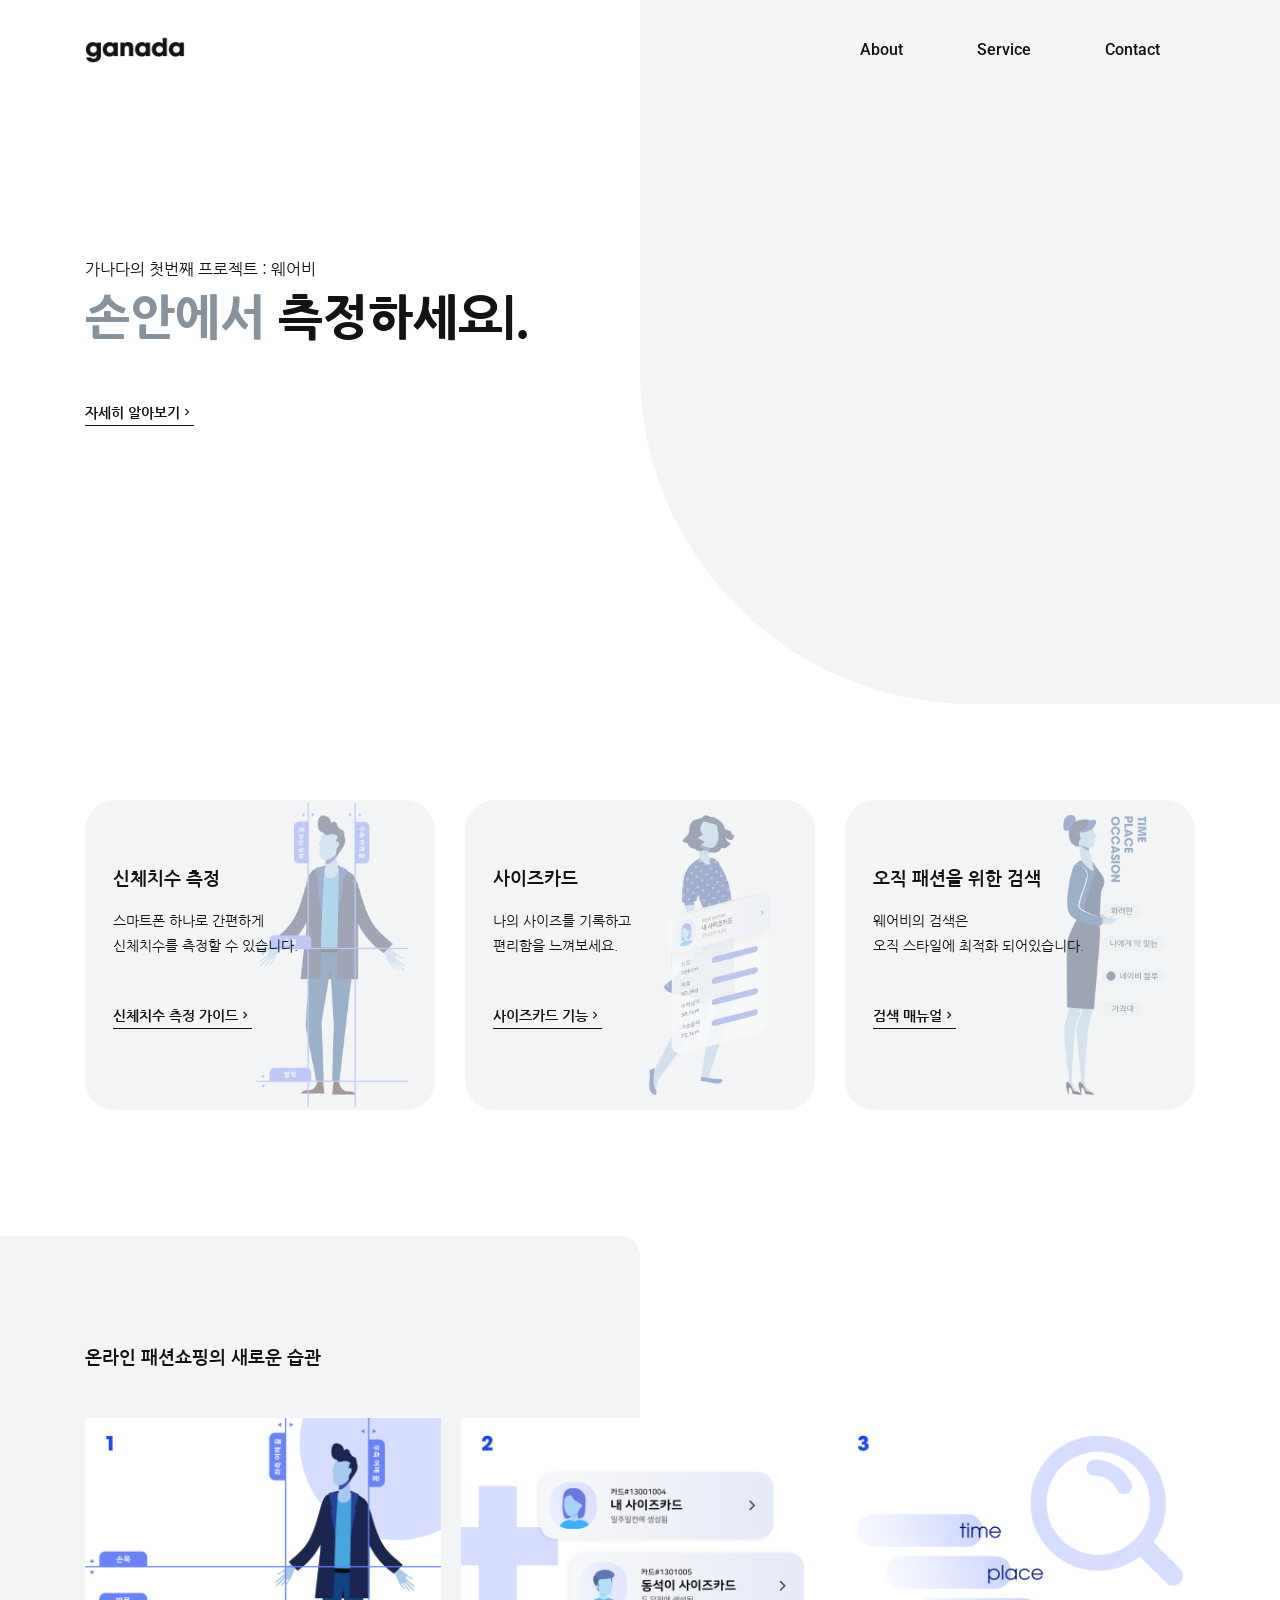
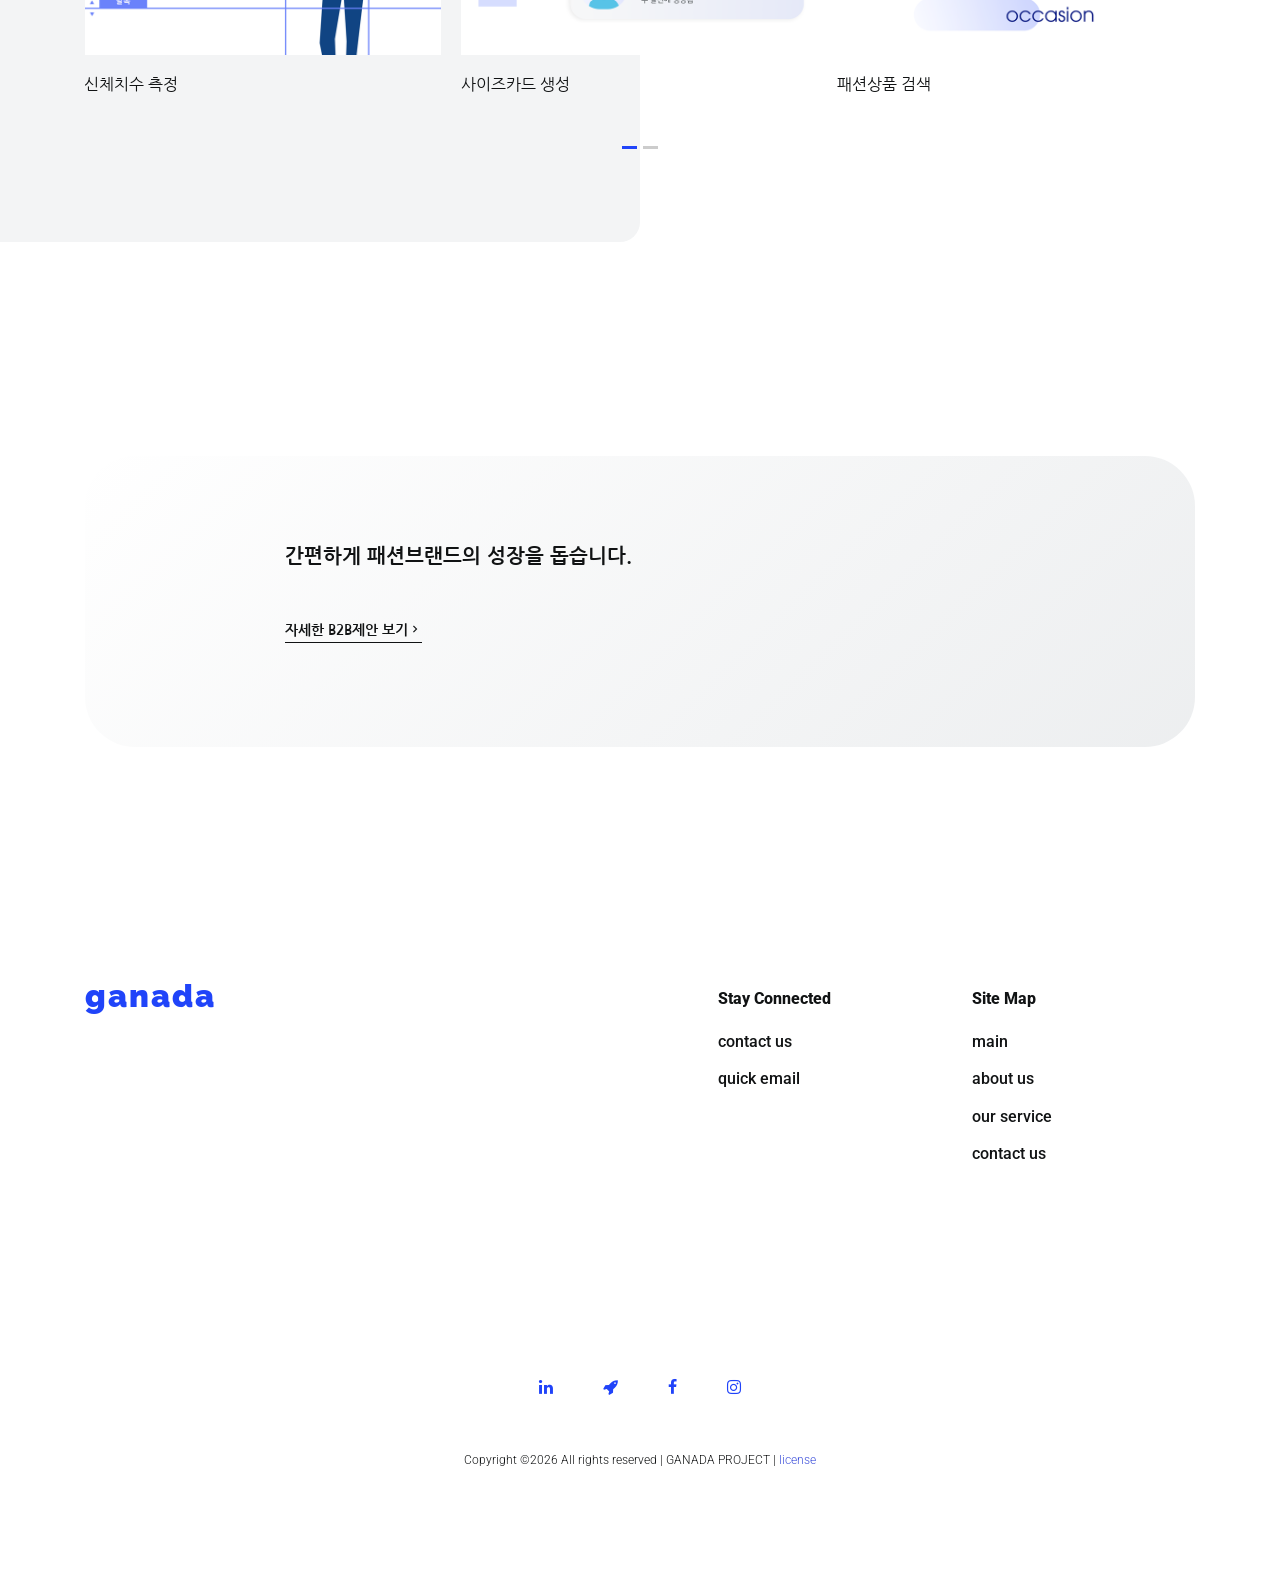
==== commit efd971b3: "1 1" ====
--- a/index.html
+++ b/index.html
@@ -1,94 +1,288 @@
 <!DOCTYPE html>
-<html lang="en">
+<html lang="ko">
 <head>
+<title>Ganada</title>
 <meta charset="utf-8">
 <meta name="viewport" content="width=device-width, initial-scale=1, shrink-to-fit=no">
 <meta name="description" content="Ganada Project is the project-based starts-up company based in South Korea."/>
 <meta name="keywords" content="ganada,project,startsup,wearbe,웨어비,가나다,프로젝트,가나다프로젝트,ganadaproject"/>
 <meta name="author" content="Ganada Project"/>
 <link rel="icon" href="favicon.png" type="image/png" sizes="16x16">
-<!-- Bootstrap CSS -->
-  <link rel="stylesheet" href="https://maxcdn.bootstrapcdn.com/bootstrap/3.4.1/css/bootstrap.min.css">
-  <script src="https://ajax.googleapis.com/ajax/libs/jquery/3.4.1/jquery.min.js"></script>
-  <script src="https://maxcdn.bootstrapcdn.com/bootstrap/3.4.1/js/bootstrap.min.js"></script>
 <!--★Social-tag★-->
 <meta property="og:image" content="images/socialshare.png"/>
 <meta property="og:type" content="website"/>
-<meta property="og:url" content="https://wearbe.ganadaproject.com"/>
-<meta property="og:title" content="Wearbe"/>
+<meta property="og:url" content="https://ganadaproject.com"/>
+<meta property="og:title" content="Ganada Project"/>
 <meta property="og:description" content="Ganada Project is the project-based starts-up company based in South Korea."/>
 <!--★Fonts★-->
 <link href="https://fonts.googleapis.com/css?family=Roboto:300,400,700,900" rel="stylesheet">
-<link href="https://fonts.googleapis.com/css?family=Muli:400,500,600,900|Nanum+Gothic:400,700,800&display=swap" rel="stylesheet">
+<link href="https://fonts.googleapis.com/css?family=Nanum+Gothic:400,700,800|Raleway:500,900&display=swap" rel="stylesheet">
 <!--★Icons★-->
 <link rel="stylesheet" href="fonts/icomoon/style.css">
 <link rel="stylesheet" href="fonts/flaticon/font/flaticon.css">
 <link rel="stylesheet" type="text/css" href="fonts/flaticon/font/flaticon.css">
+<!--★Plug-ins★-->
+<link rel="stylesheet" href="css/bootstrap.min.css">
+<link rel="stylesheet" href="css/bootstrap-datepicker.css">
+<link rel="stylesheet" href="css/jquery.fancybox.min.css">
+<link rel="stylesheet" href="css/owl.carousel.min.css">
+<link rel="stylesheet" href="css/owl.theme.default.min.css">
+<link rel="stylesheet" href="css/aos.css">
 <!--★Universal CSS★-->
-<link rel="stylesheet" href="css/aos.css">
 <link rel="stylesheet" href="css/style.css">
-<title>Ganada</title>
 </head>
 
 
 
-<body>
-
-
-
-<nav class="container">
-<ul class="font-eng">
-<li class="nav-li-a-logo"><img class="img-fluid" src="cont/logo.png"></li>
-<li style="float:right"><a href="contact.html">contact</a></li>
+<body data-spy="scroll" data-target=".site-navbar-target" data-offset="300">
+
+   
+
+<div class="site-wrap" id="home-section">
+
+
+
+<div class="site-mobile-menu site-navbar-target">
+<div class="site-mobile-menu-header">
+<div class="site-mobile-menu-close mt-3">
+<span class="icon-close2 js-menu-toggle"></span>
+</div>
+</div>
+<div class="site-mobile-menu-body"></div>
+</div>
+
+
+<!--★Universal Nav Bar(uv:1.002) begins★-->
+<header class="site-navbar site-navbar-target" role="banner">
+<div class="container">
+<div class="row align-items-center position-relative">
+<div class="col-3">
+<div class="site-logo">
+<a href="index.html" class="font-weight-bold"><img class="img-fluid" src="images/logo.png"></a>
+</div>
+</div>
+<div class="col-9  text-right">  
+<span class="d-inline-block d-lg-none"><a href="#" class="font-primary site-menu-toggle js-menu-toggle py-5">
+<span class="icon-menu h3 font-primary"></span></a></span>
+<nav class="site-navigation text-right ml-auto d-none d-lg-block" role="navigation">
+<ul class="site-menu main-menu js-clone-nav ml-auto ">
+<li><a href="about.html" class="nav-link">About</a></li>
+<li><a href="services.html" class="nav-link">Service</a></li>
+<li><a href="contact.html" class="nav-link">Contact</a></li>
 </ul>
 </nav>
-
-
-
-<div class="container">
-<div class="main">
-<h3 class="sub-title font-kor"><span style="color:#88929c;">누군가의 일상은</span><br>가나다의 프로젝트<span style="color:#88929c;">입니다.</span></h3>
-<p class="font-kor">가나다를 통하여, 더 자연스러운 일상을 만날 수 있습니다.</p>
-<div style="margin-top:50px!important;"><a href="https://wearbe.ganadaproject.com" target="_blank" class="text-button font-kor">가나다의 첫번째 프로젝트 알아보기</a></div>
-</div>
-</div>
-
-
-<!--
-<div class="container">
-<div class="main">
-<p class="font-eng">
-<b>Ganada is a project-based startup team.</b><br>
-Our project is derived from an observation on daily discomfort.<br>
-We shape the observation into an innovative idea.<br>
-The idea turns into solutions with the passion of Ganada.<br>
-And we hope the solution to be permeated the audiences with new habit.
+</div>
+</div>
+</div>
+</header>
+<!--★Universal Nav Bar ends★-->
+
+
+
+<!--★DIV:Index/Main-block begins★-->
+<div class="ftco-blocks-cover-1">
+<div class="site-section-cover index-half-bg" data-aos="fade">
+<div class="container">
+<div class="row align-items-center justify-content-start">
+<div class="site-section-main-text col-lg-8">
+<h2 class="font-primary font-kr" data-aos="fade-up">가나다의 첫번째 프로젝트 : 웨어비</h2>
+<h1 class="font-primary font-kr font-weight-primary mb-5"  data-aos="fade-up"><span style="color:#88929c;">손안에서 </span><span class="typed-words"></span>.</h1>
+<p data-aos="fade-up" data-aos-delay="100"><a href="services.html" class="button-big font-kr font-primary font-weight-2nd ">자세히 알아보기<span class="icon-keyboard_arrow_right"></span></a></p>
+</div>
+</div>
+</div>
+</div>
+</div>
+<!--★DIV:Index/Main-block ends★-->
+
+
+
+<!--★DIV:Index/3 Main Services begins★-->
+<div class="site-section">
+<div class="container">
+<div class="row">
+
+<div class="col-lg-4 col-md-12 col-sm-12" data-aos="fade-up" data-aos-delay="">
+<div class="feature-service">
+<span class="wrap-icon"><img src="images/services/box-1.png"></span>
+<h2 class="heading font-kr font-primary font-weight-2nd">신체치수 측정</h2>
+<p class="font-kr mb-5" style="color:#111314;font-size:14px;line-height:25px;">스마트폰 하나로 간편하게<br>신체치수를 측정할 수 있습니다.</p>
+<p><a href="services-bodysize.html" class="button-big font-kr font-primary font-weight-2nd">신체치수 측정 가이드<span class="icon-keyboard_arrow_right"></span></a></p>
+</div>
+</div>
+
+<div class="col-lg-4 col-md-12 col-sm-12" data-aos="fade-up" data-aos-delay="100">
+<div class="feature-service">
+<span class="wrap-icon"><img src="images/services/box-2.png"></span>
+<h2 class="heading font-kr font-primary font-weight-2nd">사이즈카드</h2>
+<p class="font-kr mb-5" style="color:#111314;font-size:14px;line-height:25px;">나의 사이즈를 기록하고<br>편리함을 느껴보세요.</p>
+<p><a href="services-sizecard.html" class="button-big font-kr font-primary font-weight-2nd">사이즈카드 기능<span class="icon-keyboard_arrow_right"></span></a></p>
+</div>
+</div>
+
+<div class="col-lg-4 col-md-12 col-sm-12" data-aos="fade-up" data-aos-delay="200">
+<div class="feature-service">
+<span class="wrap-icon"><img src="images/services/box-3.png"></span>
+<h2 class="heading font-kr font-primary font-weight-2nd">오직 패션을 위한 검색</h2>
+<p class="font-kr mb-5" style="color:#111314;font-size:14px;line-height:25px;">웨어비의 검색은 <br>오직 스타일에 최적화 되어있습니다.</p>
+<p><a href="services-searchengine.html" class="button-big font-kr font-primary font-weight-2nd">검색 매뉴얼<span class="icon-keyboard_arrow_right"></span></a></p>
+</div>
+</div>
+
+</div>
+</div>
+</div>
+<!--★DIV:Index/3 Main Services ends★-->
+
+
+
+<!--★DIV:Index/6 Main Features begins★-->
+<div class="index-site-section-3 bg-left-half">
+<div class="container block-13">
+        
+<h2 class="font-primary font-kr mb-5 font-weight-bold">온라인 패션쇼핑의 새로운 습관</h2>
+        
+
+<div class="owl-carousel nonloop-block-13">
+<div class="media-29101">
+<a href="services-bodysize.html"><img src="images/img_1.png" alt="Image" class="img-fluid"></a>
+<h3><a href="service-bodysize.html">신체치수 측정</a></h3>
+</div>
+<div class="media-29101">
+<a href="services-sizecard.html"><img src="images/img_2.png" alt="Image" class="img-fluid"></a>
+<h3><a href="services-sizecard.html">사이즈카드 생성</a></h3>
+</div>
+<div class="media-29101">
+<a href="services-searchengine.html"><img src="images/img_3.png" alt="Image" class="img-fluid"></a>
+<h3><a href="services-searchengine.html">패션상품 검색</a></h3>
+</div>
+<div class="media-29101">
+<a href="services-fittingroom.html"><img src="images/img_4.png" alt="Image" class="img-fluid"></a>
+<h3><a href="services-fittingroom.html">상품사이즈 vs. 신체사이즈 비교</a></h3>
+</div>
+<div class="media-29101">
+<a href="#"><img src="images/img_5.png" alt="Image" class="img-fluid"></a>
+<h3><a href="#">상품 구매</a></h3>
+</div>
+<div class="media-29101">
+<a href="services-feedback.html"><img src="images/img_6.png" alt="Image" class="img-fluid"></a>
+<h3><a href="services-feedback.html">카르마 = 피드백</a></h3>
+</div>
+</div>
+
+</div>
+</div>
+<!--★DIV:Index/6 Main Features ends★-->
+
+
+
+<!--★DIV:Bottom Head line begins★-->
+<div class="site-section" data-aos="fade-up">
+<div class="container">
+<div class="row justify-content-center bg-tertiary">
+<div class="col-md-8">
+<h2 class="font-kr font-primary font-weight-2nd mb-5">간편하게 패션브랜드의 성장을 돕습니다.</h2>
+<p><a href="services-b2b.html" class="button-big font-kr font-primary font-weight-2nd mt-2">자세한 B2B제안 보기<span class="icon-keyboard_arrow_right"></span></a></p>    
+</div>
+</div>
+</div>
+</div>
+<!--★DIV:Bottom Head line ends★-->
+
+
+
+<!--★Universal Footer(uv:1.003) begins★-->
+<div class="footer site-section">
+
+<div class="container">
+<div class="row">
+<div class="col-md-3">
+<div class="site-logo-footer">
+<a href="index.html">ganada</a>
+</div> 
+</div>
+<div class="col-md-8 ml-auto">
+<div class="row">
+<div class="col-md-4 ml-auto">
+<ul class="list-unstyled links font-eng">
+<li><p><section class="font-primary"><b>Stay Connected</b></section></p></blockquote></li>
+<li><a href="contact.html">Contact Us</a></li>
+<li><a href="mailto:contact@ganadaproject.com?subject=Contact Request">Quick Email</a></li>
+</ul>
+</div>
+<div class="col-md-4">
+<ul class="list-unstyled links font-eng">
+<li><p><section class="font-primary"><b>Site Map</b></section></p></blockquote></li>
+<li><a href="index.html">Main</a></li>
+<li><a href="about.html">About us</a></li>
+<li><a href="services.html">Our service</a></li>
+<li><a href="contact.html">Contact us</a></li>
+</ul>
+</div>
+</div>
+</div>
+</div>
+</div>
+</div>
+
+<div class="site-section">
+<div class="container">
+<div class="row mb-4 text-center">
+<div class="col social-icons-footer">
+<a href="https://www.linkedin.com/company/ganadaproject" target="_blank"><span class="m-2 icon-linkedin"></span></a>
+<a href="https://www.rocketpunch.com/companies/ganadaproject" target="_blank"><span class="m-2 icon-rocket"></span></a>
+<a href="https://www.facebook.com/ganadaproject" target="_blank"><span class="m-2 icon-facebook"></span></a>
+<a href="http://instagram.com/ganadaproject" target="_blank"><span class="m-2 icon-instagram"></span></a>
+</div>
+</div>
+<div class="row mt-5 justify-content-center">
+<div class="col-md-7 text-center">
+<p class="font-eng font-size-12">
+Copyright &copy;<script>document.write(new Date().getFullYear());</script> All rights reserved | GANADA PROJECT | <a href="license.html">license</a>
 </p>
 </div>
 </div>
--->
-
-
-
-<div class="container">
-<div class="wearbe">
-
-</div>	
-</div>
-
-
-<div class="container">
-<footer>
-<p class="font-eng">
-Copyright &copy;<script>document.write(new Date().getFullYear());</script> All rights reserved | Ganada Project</p>
-</footer>
-</div>
-
-
-<!-- Optional JavaScript -->
-<!-- jQuery first, then Popper.js, then Bootstrap JS -->
-<script src="https://code.jquery.com/jquery-3.4.1.slim.min.js" integrity="sha384-J6qa4849blE2+poT4WnyKhv5vZF5SrPo0iEjwBvKU7imGFAV0wwj1yYfoRSJoZ+n" crossorigin="anonymous"></script>
-<script src="https://cdn.jsdelivr.net/npm/popper.js@1.16.0/dist/umd/popper.min.js" integrity="sha384-Q6E9RHvbIyZFJoft+2mJbHaEWldlvI9IOYy5n3zV9zzTtmI3UksdQRVvoxMfooAo" crossorigin="anonymous"></script>
-<script src="https://stackpath.bootstrapcdn.com/bootstrap/4.4.1/js/bootstrap.min.js" integrity="sha384-wfSDF2E50Y2D1uUdj0O3uMBJnjuUD4Ih7YwaYd1iqfktj0Uod8GCExl3Og8ifwB6" crossorigin="anonymous"></script>
-</body>
-</html>+</div>
+</div>
+
+</div>
+<!--★Universal Footer ends★-->
+
+
+
+    <script src="js/jquery-3.3.1.min.js"></script>
+    <script src="js/jquery-migrate-3.0.0.js"></script>
+    <script src="js/popper.min.js"></script>
+    <script src="js/bootstrap.min.js"></script>
+    <script src="js/owl.carousel.min.js"></script>
+    <script src="js/jquery.sticky.js"></script>
+    <script src="js/jquery.waypoints.min.js"></script>
+    <script src="js/jquery.animateNumber.min.js"></script>
+    <script src="js/jquery.fancybox.min.js"></script>
+    <script src="js/jquery.stellar.min.js"></script>
+    <script src="js/jquery.easing.1.3.js"></script>
+    <script src="js/bootstrap-datepicker.min.js"></script>
+    <script src="js/isotope.pkgd.min.js"></script>
+    <script src="js/aos.js"></script>
+  
+
+    <script src="js/typed.js"></script>
+            <script>
+            var typed = new Typed('.typed-words', {
+            strings: ["측정하세요","찾아보세요","입어보세요","구매하세요"],
+            typeSpeed: 80,
+            backSpeed: 80,
+            backDelay: 1800,
+            startDelay: 100,
+            loop: true,
+            showCursor: true
+            });
+            </script>
+
+
+    <script src="js/main.js"></script>
+
+  </body>
+
+</html>
+
--- a/fonts/icomoon/style.css
+++ b/fonts/icomoon/style.css
@@ -0,0 +1,4919 @@
+@font-face {
+  font-family: 'icomoon';
+  src:  url('fonts/icomoon.eot?10si43');
+  src:  url('fonts/icomoon.eot?10si43#iefix') format('embedded-opentype'),
+    url('fonts/icomoon.ttf?10si43') format('truetype'),
+    url('fonts/icomoon.woff?10si43') format('woff'),
+    url('fonts/icomoon.svg?10si43#icomoon') format('svg');
+  font-weight: normal;
+  font-style: normal;
+}
+
+[class^="icon-"], [class*=" icon-"] {
+  /* use !important to prevent issues with browser extensions that change fonts */
+  font-family: 'icomoon' !important;
+  speak: none;
+  font-style: normal;
+  font-weight: normal;
+  font-variant: normal;
+  text-transform: none;
+  line-height: 1;
+
+  /* Better Font Rendering =========== */
+  -webkit-font-smoothing: antialiased;
+  -moz-osx-font-smoothing: grayscale;
+}
+
+.icon-asterisk:before {
+  content: "\f069";
+}
+.icon-plus:before {
+  content: "\f067";
+}
+.icon-question:before {
+  content: "\f128";
+}
+.icon-minus:before {
+  content: "\f068";
+}
+.icon-glass:before {
+  content: "\f000";
+}
+.icon-music:before {
+  content: "\f001";
+}
+.icon-search:before {
+  content: "\f002";
+}
+.icon-envelope-o:before {
+  content: "\f003";
+}
+.icon-heart:before {
+  content: "\f004";
+}
+.icon-star:before {
+  content: "\f005";
+}
+.icon-star-o:before {
+  content: "\f006";
+}
+.icon-user:before {
+  content: "\f007";
+}
+.icon-film:before {
+  content: "\f008";
+}
+.icon-th-large:before {
+  content: "\f009";
+}
+.icon-th:before {
+  content: "\f00a";
+}
+.icon-th-list:before {
+  content: "\f00b";
+}
+.icon-check:before {
+  content: "\f00c";
+}
+.icon-close:before {
+  content: "\f00d";
+}
+.icon-remove:before {
+  content: "\f00d";
+}
+.icon-times:before {
+  content: "\f00d";
+}
+.icon-search-plus:before {
+  content: "\f00e";
+}
+.icon-search-minus:before {
+  content: "\f010";
+}
+.icon-power-off:before {
+  content: "\f011";
+}
+.icon-signal:before {
+  content: "\f012";
+}
+.icon-cog:before {
+  content: "\f013";
+}
+.icon-gear:before {
+  content: "\f013";
+}
+.icon-trash-o:before {
+  content: "\f014";
+}
+.icon-home:before {
+  content: "\f015";
+}
+.icon-file-o:before {
+  content: "\f016";
+}
+.icon-clock-o:before {
+  content: "\f017";
+}
+.icon-road:before {
+  content: "\f018";
+}
+.icon-download:before {
+  content: "\f019";
+}
+.icon-arrow-circle-o-down:before {
+  content: "\f01a";
+}
+.icon-arrow-circle-o-up:before {
+  content: "\f01b";
+}
+.icon-inbox:before {
+  content: "\f01c";
+}
+.icon-play-circle-o:before {
+  content: "\f01d";
+}
+.icon-repeat:before {
+  content: "\f01e";
+}
+.icon-rotate-right:before {
+  content: "\f01e";
+}
+.icon-refresh:before {
+  content: "\f021";
+}
+.icon-list-alt:before {
+  content: "\f022";
+}
+.icon-lock:before {
+  content: "\f023";
+}
+.icon-flag:before {
+  content: "\f024";
+}
+.icon-headphones:before {
+  content: "\f025";
+}
+.icon-volume-off:before {
+  content: "\f026";
+}
+.icon-volume-down:before {
+  content: "\f027";
+}
+.icon-volume-up:before {
+  content: "\f028";
+}
+.icon-qrcode:before {
+  content: "\f029";
+}
+.icon-barcode:before {
+  content: "\f02a";
+}
+.icon-tag:before {
+  content: "\f02b";
+}
+.icon-tags:before {
+  content: "\f02c";
+}
+.icon-book:before {
+  content: "\f02d";
+}
+.icon-bookmark:before {
+  content: "\f02e";
+}
+.icon-print:before {
+  content: "\f02f";
+}
+.icon-camera:before {
+  content: "\f030";
+}
+.icon-font:before {
+  content: "\f031";
+}
+.icon-bold:before {
+  content: "\f032";
+}
+.icon-italic:before {
+  content: "\f033";
+}
+.icon-text-height:before {
+  content: "\f034";
+}
+.icon-text-width:before {
+  content: "\f035";
+}
+.icon-align-left:before {
+  content: "\f036";
+}
+.icon-align-center:before {
+  content: "\f037";
+}
+.icon-align-right:before {
+  content: "\f038";
+}
+.icon-align-justify:before {
+  content: "\f039";
+}
+.icon-list:before {
+  content: "\f03a";
+}
+.icon-dedent:before {
+  content: "\f03b";
+}
+.icon-outdent:before {
+  content: "\f03b";
+}
+.icon-indent:before {
+  content: "\f03c";
+}
+.icon-video-camera:before {
+  content: "\f03d";
+}
+.icon-image:before {
+  content: "\f03e";
+}
+.icon-photo:before {
+  content: "\f03e";
+}
+.icon-picture-o:before {
+  content: "\f03e";
+}
+.icon-pencil:before {
+  content: "\f040";
+}
+.icon-map-marker:before {
+  content: "\f041";
+}
+.icon-adjust:before {
+  content: "\f042";
+}
+.icon-tint:before {
+  content: "\f043";
+}
+.icon-edit:before {
+  content: "\f044";
+}
+.icon-pencil-square-o:before {
+  content: "\f044";
+}
+.icon-share-square-o:before {
+  content: "\f045";
+}
+.icon-check-square-o:before {
+  content: "\f046";
+}
+.icon-arrows:before {
+  content: "\f047";
+}
+.icon-step-backward:before {
+  content: "\f048";
+}
+.icon-fast-backward:before {
+  content: "\f049";
+}
+.icon-backward:before {
+  content: "\f04a";
+}
+.icon-play:before {
+  content: "\f04b";
+}
+.icon-pause:before {
+  content: "\f04c";
+}
+.icon-stop:before {
+  content: "\f04d";
+}
+.icon-forward:before {
+  content: "\f04e";
+}
+.icon-fast-forward:before {
+  content: "\f050";
+}
+.icon-step-forward:before {
+  content: "\f051";
+}
+.icon-eject:before {
+  content: "\f052";
+}
+.icon-chevron-left:before {
+  content: "\f053";
+}
+.icon-chevron-right:before {
+  content: "\f054";
+}
+.icon-plus-circle:before {
+  content: "\f055";
+}
+.icon-minus-circle:before {
+  content: "\f056";
+}
+.icon-times-circle:before {
+  content: "\f057";
+}
+.icon-check-circle:before {
+  content: "\f058";
+}
+.icon-question-circle:before {
+  content: "\f059";
+}
+.icon-info-circle:before {
+  content: "\f05a";
+}
+.icon-crosshairs:before {
+  content: "\f05b";
+}
+.icon-times-circle-o:before {
+  content: "\f05c";
+}
+.icon-check-circle-o:before {
+  content: "\f05d";
+}
+.icon-ban:before {
+  content: "\f05e";
+}
+.icon-arrow-left:before {
+  content: "\f060";
+}
+.icon-arrow-right:before {
+  content: "\f061";
+}
+.icon-arrow-up:before {
+  content: "\f062";
+}
+.icon-arrow-down:before {
+  content: "\f063";
+}
+.icon-mail-forward:before {
+  content: "\f064";
+}
+.icon-share:before {
+  content: "\f064";
+}
+.icon-expand:before {
+  content: "\f065";
+}
+.icon-compress:before {
+  content: "\f066";
+}
+.icon-exclamation-circle:before {
+  content: "\f06a";
+}
+.icon-gift:before {
+  content: "\f06b";
+}
+.icon-leaf:before {
+  content: "\f06c";
+}
+.icon-fire:before {
+  content: "\f06d";
+}
+.icon-eye:before {
+  content: "\f06e";
+}
+.icon-eye-slash:before {
+  content: "\f070";
+}
+.icon-exclamation-triangle:before {
+  content: "\f071";
+}
+.icon-warning:before {
+  content: "\f071";
+}
+.icon-plane:before {
+  content: "\f072";
+}
+.icon-calendar:before {
+  content: "\f073";
+}
+.icon-random:before {
+  content: "\f074";
+}
+.icon-comment:before {
+  content: "\f075";
+}
+.icon-magnet:before {
+  content: "\f076";
+}
+.icon-chevron-up:before {
+  content: "\f077";
+}
+.icon-chevron-down:before {
+  content: "\f078";
+}
+.icon-retweet:before {
+  content: "\f079";
+}
+.icon-shopping-cart:before {
+  content: "\f07a";
+}
+.icon-folder:before {
+  content: "\f07b";
+}
+.icon-folder-open:before {
+  content: "\f07c";
+}
+.icon-arrows-v:before {
+  content: "\f07d";
+}
+.icon-arrows-h:before {
+  content: "\f07e";
+}
+.icon-bar-chart:before {
+  content: "\f080";
+}
+.icon-bar-chart-o:before {
+  content: "\f080";
+}
+.icon-twitter-square:before {
+  content: "\f081";
+}
+.icon-facebook-square:before {
+  content: "\f082";
+}
+.icon-camera-retro:before {
+  content: "\f083";
+}
+.icon-key:before {
+  content: "\f084";
+}
+.icon-cogs:before {
+  content: "\f085";
+}
+.icon-gears:before {
+  content: "\f085";
+}
+.icon-comments:before {
+  content: "\f086";
+}
+.icon-thumbs-o-up:before {
+  content: "\f087";
+}
+.icon-thumbs-o-down:before {
+  content: "\f088";
+}
+.icon-star-half:before {
+  content: "\f089";
+}
+.icon-heart-o:before {
+  content: "\f08a";
+}
+.icon-sign-out:before {
+  content: "\f08b";
+}
+.icon-linkedin-square:before {
+  content: "\f08c";
+}
+.icon-thumb-tack:before {
+  content: "\f08d";
+}
+.icon-external-link:before {
+  content: "\f08e";
+}
+.icon-sign-in:before {
+  content: "\f090";
+}
+.icon-trophy:before {
+  content: "\f091";
+}
+.icon-github-square:before {
+  content: "\f092";
+}
+.icon-upload:before {
+  content: "\f093";
+}
+.icon-lemon-o:before {
+  content: "\f094";
+}
+.icon-phone:before {
+  content: "\f095";
+}
+.icon-square-o:before {
+  content: "\f096";
+}
+.icon-bookmark-o:before {
+  content: "\f097";
+}
+.icon-phone-square:before {
+  content: "\f098";
+}
+.icon-twitter:before {
+  content: "\f099";
+}
+.icon-facebook:before {
+  content: "\f09a";
+}
+.icon-facebook-f:before {
+  content: "\f09a";
+}
+.icon-github:before {
+  content: "\f09b";
+}
+.icon-unlock:before {
+  content: "\f09c";
+}
+.icon-credit-card:before {
+  content: "\f09d";
+}
+.icon-feed:before {
+  content: "\f09e";
+}
+.icon-rss:before {
+  content: "\f09e";
+}
+.icon-hdd-o:before {
+  content: "\f0a0";
+}
+.icon-bullhorn:before {
+  content: "\f0a1";
+}
+.icon-bell-o:before {
+  content: "\f0a2";
+}
+.icon-certificate:before {
+  content: "\f0a3";
+}
+.icon-hand-o-right:before {
+  content: "\f0a4";
+}
+.icon-hand-o-left:before {
+  content: "\f0a5";
+}
+.icon-hand-o-up:before {
+  content: "\f0a6";
+}
+.icon-hand-o-down:before {
+  content: "\f0a7";
+}
+.icon-arrow-circle-left:before {
+  content: "\f0a8";
+}
+.icon-arrow-circle-right:before {
+  content: "\f0a9";
+}
+.icon-arrow-circle-up:before {
+  content: "\f0aa";
+}
+.icon-arrow-circle-down:before {
+  content: "\f0ab";
+}
+.icon-globe:before {
+  content: "\f0ac";
+}
+.icon-wrench:before {
+  content: "\f0ad";
+}
+.icon-tasks:before {
+  content: "\f0ae";
+}
+.icon-filter:before {
+  content: "\f0b0";
+}
+.icon-briefcase:before {
+  content: "\f0b1";
+}
+.icon-arrows-alt:before {
+  content: "\f0b2";
+}
+.icon-group:before {
+  content: "\f0c0";
+}
+.icon-users:before {
+  content: "\f0c0";
+}
+.icon-chain:before {
+  content: "\f0c1";
+}
+.icon-link:before {
+  content: "\f0c1";
+}
+.icon-cloud:before {
+  content: "\f0c2";
+}
+.icon-flask:before {
+  content: "\f0c3";
+}
+.icon-cut:before {
+  content: "\f0c4";
+}
+.icon-scissors:before {
+  content: "\f0c4";
+}
+.icon-copy:before {
+  content: "\f0c5";
+}
+.icon-files-o:before {
+  content: "\f0c5";
+}
+.icon-paperclip:before {
+  content: "\f0c6";
+}
+.icon-floppy-o:before {
+  content: "\f0c7";
+}
+.icon-save:before {
+  content: "\f0c7";
+}
+.icon-square:before {
+  content: "\f0c8";
+}
+.icon-bars:before {
+  content: "\f0c9";
+}
+.icon-navicon:before {
+  content: "\f0c9";
+}
+.icon-reorder:before {
+  content: "\f0c9";
+}
+.icon-list-ul:before {
+  content: "\f0ca";
+}
+.icon-list-ol:before {
+  content: "\f0cb";
+}
+.icon-strikethrough:before {
+  content: "\f0cc";
+}
+.icon-underline:before {
+  content: "\f0cd";
+}
+.icon-table:before {
+  content: "\f0ce";
+}
+.icon-magic:before {
+  content: "\f0d0";
+}
+.icon-truck:before {
+  content: "\f0d1";
+}
+.icon-pinterest:before {
+  content: "\f0d2";
+}
+.icon-pinterest-square:before {
+  content: "\f0d3";
+}
+.icon-google-plus-square:before {
+  content: "\f0d4";
+}
+.icon-google-plus:before {
+  content: "\f0d5";
+}
+.icon-money:before {
+  content: "\f0d6";
+}
+.icon-caret-down:before {
+  content: "\f0d7";
+}
+.icon-caret-up:before {
+  content: "\f0d8";
+}
+.icon-caret-left:before {
+  content: "\f0d9";
+}
+.icon-caret-right:before {
+  content: "\f0da";
+}
+.icon-columns:before {
+  content: "\f0db";
+}
+.icon-sort:before {
+  content: "\f0dc";
+}
+.icon-unsorted:before {
+  content: "\f0dc";
+}
+.icon-sort-desc:before {
+  content: "\f0dd";
+}
+.icon-sort-down:before {
+  content: "\f0dd";
+}
+.icon-sort-asc:before {
+  content: "\f0de";
+}
+.icon-sort-up:before {
+  content: "\f0de";
+}
+.icon-envelope:before {
+  content: "\f0e0";
+}
+.icon-linkedin:before {
+  content: "\f0e1";
+}
+.icon-rotate-left:before {
+  content: "\f0e2";
+}
+.icon-undo:before {
+  content: "\f0e2";
+}
+.icon-gavel:before {
+  content: "\f0e3";
+}
+.icon-legal:before {
+  content: "\f0e3";
+}
+.icon-dashboard:before {
+  content: "\f0e4";
+}
+.icon-tachometer:before {
+  content: "\f0e4";
+}
+.icon-comment-o:before {
+  content: "\f0e5";
+}
+.icon-comments-o:before {
+  content: "\f0e6";
+}
+.icon-bolt:before {
+  content: "\f0e7";
+}
+.icon-flash:before {
+  content: "\f0e7";
+}
+.icon-sitemap:before {
+  content: "\f0e8";
+}
+.icon-umbrella:before {
+  content: "\f0e9";
+}
+.icon-clipboard:before {
+  content: "\f0ea";
+}
+.icon-paste:before {
+  content: "\f0ea";
+}
+.icon-lightbulb-o:before {
+  content: "\f0eb";
+}
+.icon-exchange:before {
+  content: "\f0ec";
+}
+.icon-cloud-download:before {
+  content: "\f0ed";
+}
+.icon-cloud-upload:before {
+  content: "\f0ee";
+}
+.icon-user-md:before {
+  content: "\f0f0";
+}
+.icon-stethoscope:before {
+  content: "\f0f1";
+}
+.icon-suitcase:before {
+  content: "\f0f2";
+}
+.icon-bell:before {
+  content: "\f0f3";
+}
+.icon-coffee:before {
+  content: "\f0f4";
+}
+.icon-cutlery:before {
+  content: "\f0f5";
+}
+.icon-file-text-o:before {
+  content: "\f0f6";
+}
+.icon-building-o:before {
+  content: "\f0f7";
+}
+.icon-hospital-o:before {
+  content: "\f0f8";
+}
+.icon-ambulance:before {
+  content: "\f0f9";
+}
+.icon-medkit:before {
+  content: "\f0fa";
+}
+.icon-fighter-jet:before {
+  content: "\f0fb";
+}
+.icon-beer:before {
+  content: "\f0fc";
+}
+.icon-h-square:before {
+  content: "\f0fd";
+}
+.icon-plus-square:before {
+  content: "\f0fe";
+}
+.icon-angle-double-left:before {
+  content: "\f100";
+}
+.icon-angle-double-right:before {
+  content: "\f101";
+}
+.icon-angle-double-up:before {
+  content: "\f102";
+}
+.icon-angle-double-down:before {
+  content: "\f103";
+}
+.icon-angle-left:before {
+  content: "\f104";
+}
+.icon-angle-right:before {
+  content: "\f105";
+}
+.icon-angle-up:before {
+  content: "\f106";
+}
+.icon-angle-down:before {
+  content: "\f107";
+}
+.icon-desktop:before {
+  content: "\f108";
+}
+.icon-laptop:before {
+  content: "\f109";
+}
+.icon-tablet:before {
+  content: "\f10a";
+}
+.icon-mobile:before {
+  content: "\f10b";
+}
+.icon-mobile-phone:before {
+  content: "\f10b";
+}
+.icon-circle-o:before {
+  content: "\f10c";
+}
+.icon-quote-left:before {
+  content: "\f10d";
+}
+.icon-quote-right:before {
+  content: "\f10e";
+}
+.icon-spinner:before {
+  content: "\f110";
+}
+.icon-circle:before {
+  content: "\f111";
+}
+.icon-mail-reply:before {
+  content: "\f112";
+}
+.icon-reply:before {
+  content: "\f112";
+}
+.icon-github-alt:before {
+  content: "\f113";
+}
+.icon-folder-o:before {
+  content: "\f114";
+}
+.icon-folder-open-o:before {
+  content: "\f115";
+}
+.icon-smile-o:before {
+  content: "\f118";
+}
+.icon-frown-o:before {
+  content: "\f119";
+}
+.icon-meh-o:before {
+  content: "\f11a";
+}
+.icon-gamepad:before {
+  content: "\f11b";
+}
+.icon-keyboard-o:before {
+  content: "\f11c";
+}
+.icon-flag-o:before {
+  content: "\f11d";
+}
+.icon-flag-checkered:before {
+  content: "\f11e";
+}
+.icon-terminal:before {
+  content: "\f120";
+}
+.icon-code:before {
+  content: "\f121";
+}
+.icon-mail-reply-all:before {
+  content: "\f122";
+}
+.icon-reply-all:before {
+  content: "\f122";
+}
+.icon-star-half-empty:before {
+  content: "\f123";
+}
+.icon-star-half-full:before {
+  content: "\f123";
+}
+.icon-star-half-o:before {
+  content: "\f123";
+}
+.icon-location-arrow:before {
+  content: "\f124";
+}
+.icon-crop:before {
+  content: "\f125";
+}
+.icon-code-fork:before {
+  content: "\f126";
+}
+.icon-chain-broken:before {
+  content: "\f127";
+}
+.icon-unlink:before {
+  content: "\f127";
+}
+.icon-info:before {
+  content: "\f129";
+}
+.icon-exclamation:before {
+  content: "\f12a";
+}
+.icon-superscript:before {
+  content: "\f12b";
+}
+.icon-subscript:before {
+  content: "\f12c";
+}
+.icon-eraser:before {
+  content: "\f12d";
+}
+.icon-puzzle-piece:before {
+  content: "\f12e";
+}
+.icon-microphone:before {
+  content: "\f130";
+}
+.icon-microphone-slash:before {
+  content: "\f131";
+}
+.icon-shield:before {
+  content: "\f132";
+}
+.icon-calendar-o:before {
+  content: "\f133";
+}
+.icon-fire-extinguisher:before {
+  content: "\f134";
+}
+.icon-rocket:before {
+  content: "\f135";
+}
+.icon-maxcdn:before {
+  content: "\f136";
+}
+.icon-chevron-circle-left:before {
+  content: "\f137";
+}
+.icon-chevron-circle-right:before {
+  content: "\f138";
+}
+.icon-chevron-circle-up:before {
+  content: "\f139";
+}
+.icon-chevron-circle-down:before {
+  content: "\f13a";
+}
+.icon-html5:before {
+  content: "\f13b";
+}
+.icon-css3:before {
+  content: "\f13c";
+}
+.icon-anchor:before {
+  content: "\f13d";
+}
+.icon-unlock-alt:before {
+  content: "\f13e";
+}
+.icon-bullseye:before {
+  content: "\f140";
+}
+.icon-ellipsis-h:before {
+  content: "\f141";
+}
+.icon-ellipsis-v:before {
+  content: "\f142";
+}
+.icon-rss-square:before {
+  content: "\f143";
+}
+.icon-play-circle:before {
+  content: "\f144";
+}
+.icon-ticket:before {
+  content: "\f145";
+}
+.icon-minus-square:before {
+  content: "\f146";
+}
+.icon-minus-square-o:before {
+  content: "\f147";
+}
+.icon-level-up:before {
+  content: "\f148";
+}
+.icon-level-down:before {
+  content: "\f149";
+}
+.icon-check-square:before {
+  content: "\f14a";
+}
+.icon-pencil-square:before {
+  content: "\f14b";
+}
+.icon-external-link-square:before {
+  content: "\f14c";
+}
+.icon-share-square:before {
+  content: "\f14d";
+}
+.icon-compass:before {
+  content: "\f14e";
+}
+.icon-caret-square-o-down:before {
+  content: "\f150";
+}
+.icon-toggle-down:before {
+  content: "\f150";
+}
+.icon-caret-square-o-up:before {
+  content: "\f151";
+}
+.icon-toggle-up:before {
+  content: "\f151";
+}
+.icon-caret-square-o-right:before {
+  content: "\f152";
+}
+.icon-toggle-right:before {
+  content: "\f152";
+}
+.icon-eur:before {
+  content: "\f153";
+}
+.icon-euro:before {
+  content: "\f153";
+}
+.icon-gbp:before {
+  content: "\f154";
+}
+.icon-dollar:before {
+  content: "\f155";
+}
+.icon-usd:before {
+  content: "\f155";
+}
+.icon-inr:before {
+  content: "\f156";
+}
+.icon-rupee:before {
+  content: "\f156";
+}
+.icon-cny:before {
+  content: "\f157";
+}
+.icon-jpy:before {
+  content: "\f157";
+}
+.icon-rmb:before {
+  content: "\f157";
+}
+.icon-yen:before {
+  content: "\f157";
+}
+.icon-rouble:before {
+  content: "\f158";
+}
+.icon-rub:before {
+  content: "\f158";
+}
+.icon-ruble:before {
+  content: "\f158";
+}
+.icon-krw:before {
+  content: "\f159";
+}
+.icon-won:before {
+  content: "\f159";
+}
+.icon-bitcoin:before {
+  content: "\f15a";
+}
+.icon-btc:before {
+  content: "\f15a";
+}
+.icon-file:before {
+  content: "\f15b";
+}
+.icon-file-text:before {
+  content: "\f15c";
+}
+.icon-sort-alpha-asc:before {
+  content: "\f15d";
+}
+.icon-sort-alpha-desc:before {
+  content: "\f15e";
+}
+.icon-sort-amount-asc:before {
+  content: "\f160";
+}
+.icon-sort-amount-desc:before {
+  content: "\f161";
+}
+.icon-sort-numeric-asc:before {
+  content: "\f162";
+}
+.icon-sort-numeric-desc:before {
+  content: "\f163";
+}
+.icon-thumbs-up:before {
+  content: "\f164";
+}
+.icon-thumbs-down:before {
+  content: "\f165";
+}
+.icon-youtube-square:before {
+  content: "\f166";
+}
+.icon-youtube:before {
+  content: "\f167";
+}
+.icon-xing:before {
+  content: "\f168";
+}
+.icon-xing-square:before {
+  content: "\f169";
+}
+.icon-youtube-play:before {
+  content: "\f16a";
+}
+.icon-dropbox:before {
+  content: "\f16b";
+}
+.icon-stack-overflow:before {
+  content: "\f16c";
+}
+.icon-instagram:before {
+  content: "\f16d";
+}
+.icon-flickr:before {
+  content: "\f16e";
+}
+.icon-adn:before {
+  content: "\f170";
+}
+.icon-bitbucket:before {
+  content: "\f171";
+}
+.icon-bitbucket-square:before {
+  content: "\f172";
+}
+.icon-tumblr:before {
+  content: "\f173";
+}
+.icon-tumblr-square:before {
+  content: "\f174";
+}
+.icon-long-arrow-down:before {
+  content: "\f175";
+}
+.icon-long-arrow-up:before {
+  content: "\f176";
+}
+.icon-long-arrow-left:before {
+  content: "\f177";
+}
+.icon-long-arrow-right:before {
+  content: "\f178";
+}
+.icon-apple:before {
+  content: "\f179";
+}
+.icon-windows:before {
+  content: "\f17a";
+}
+.icon-android:before {
+  content: "\f17b";
+}
+.icon-linux:before {
+  content: "\f17c";
+}
+.icon-dribbble:before {
+  content: "\f17d";
+}
+.icon-skype:before {
+  content: "\f17e";
+}
+.icon-foursquare:before {
+  content: "\f180";
+}
+.icon-trello:before {
+  content: "\f181";
+}
+.icon-female:before {
+  content: "\f182";
+}
+.icon-male:before {
+  content: "\f183";
+}
+.icon-gittip:before {
+  content: "\f184";
+}
+.icon-gratipay:before {
+  content: "\f184";
+}
+.icon-sun-o:before {
+  content: "\f185";
+}
+.icon-moon-o:before {
+  content: "\f186";
+}
+.icon-archive:before {
+  content: "\f187";
+}
+.icon-bug:before {
+  content: "\f188";
+}
+.icon-vk:before {
+  content: "\f189";
+}
+.icon-weibo:before {
+  content: "\f18a";
+}
+.icon-renren:before {
+  content: "\f18b";
+}
+.icon-pagelines:before {
+  content: "\f18c";
+}
+.icon-stack-exchange:before {
+  content: "\f18d";
+}
+.icon-arrow-circle-o-right:before {
+  content: "\f18e";
+}
+.icon-arrow-circle-o-left:before {
+  content: "\f190";
+}
+.icon-caret-square-o-left:before {
+  content: "\f191";
+}
+.icon-toggle-left:before {
+  content: "\f191";
+}
+.icon-dot-circle-o:before {
+  content: "\f192";
+}
+.icon-wheelchair:before {
+  content: "\f193";
+}
+.icon-vimeo-square:before {
+  content: "\f194";
+}
+.icon-try:before {
+  content: "\f195";
+}
+.icon-turkish-lira:before {
+  content: "\f195";
+}
+.icon-plus-square-o:before {
+  content: "\f196";
+}
+.icon-space-shuttle:before {
+  content: "\f197";
+}
+.icon-slack:before {
+  content: "\f198";
+}
+.icon-envelope-square:before {
+  content: "\f199";
+}
+.icon-wordpress:before {
+  content: "\f19a";
+}
+.icon-openid:before {
+  content: "\f19b";
+}
+.icon-bank:before {
+  content: "\f19c";
+}
+.icon-institution:before {
+  content: "\f19c";
+}
+.icon-university:before {
+  content: "\f19c";
+}
+.icon-graduation-cap:before {
+  content: "\f19d";
+}
+.icon-mortar-board:before {
+  content: "\f19d";
+}
+.icon-yahoo:before {
+  content: "\f19e";
+}
+.icon-google:before {
+  content: "\f1a0";
+}
+.icon-reddit:before {
+  content: "\f1a1";
+}
+.icon-reddit-square:before {
+  content: "\f1a2";
+}
+.icon-stumbleupon-circle:before {
+  content: "\f1a3";
+}
+.icon-stumbleupon:before {
+  content: "\f1a4";
+}
+.icon-delicious:before {
+  content: "\f1a5";
+}
+.icon-digg:before {
+  content: "\f1a6";
+}
+.icon-pied-piper-pp:before {
+  content: "\f1a7";
+}
+.icon-pied-piper-alt:before {
+  content: "\f1a8";
+}
+.icon-drupal:before {
+  content: "\f1a9";
+}
+.icon-joomla:before {
+  content: "\f1aa";
+}
+.icon-language:before {
+  content: "\f1ab";
+}
+.icon-fax:before {
+  content: "\f1ac";
+}
+.icon-building:before {
+  content: "\f1ad";
+}
+.icon-child:before {
+  content: "\f1ae";
+}
+.icon-paw:before {
+  content: "\f1b0";
+}
+.icon-spoon:before {
+  content: "\f1b1";
+}
+.icon-cube:before {
+  content: "\f1b2";
+}
+.icon-cubes:before {
+  content: "\f1b3";
+}
+.icon-behance:before {
+  content: "\f1b4";
+}
+.icon-behance-square:before {
+  content: "\f1b5";
+}
+.icon-steam:before {
+  content: "\f1b6";
+}
+.icon-steam-square:before {
+  content: "\f1b7";
+}
+.icon-recycle:before {
+  content: "\f1b8";
+}
+.icon-automobile:before {
+  content: "\f1b9";
+}
+.icon-car:before {
+  content: "\f1b9";
+}
+.icon-cab:before {
+  content: "\f1ba";
+}
+.icon-taxi:before {
+  content: "\f1ba";
+}
+.icon-tree:before {
+  content: "\f1bb";
+}
+.icon-spotify:before {
+  content: "\f1bc";
+}
+.icon-deviantart:before {
+  content: "\f1bd";
+}
+.icon-soundcloud:before {
+  content: "\f1be";
+}
+.icon-database:before {
+  content: "\f1c0";
+}
+.icon-file-pdf-o:before {
+  content: "\f1c1";
+}
+.icon-file-word-o:before {
+  content: "\f1c2";
+}
+.icon-file-excel-o:before {
+  content: "\f1c3";
+}
+.icon-file-powerpoint-o:before {
+  content: "\f1c4";
+}
+.icon-file-image-o:before {
+  content: "\f1c5";
+}
+.icon-file-photo-o:before {
+  content: "\f1c5";
+}
+.icon-file-picture-o:before {
+  content: "\f1c5";
+}
+.icon-file-archive-o:before {
+  content: "\f1c6";
+}
+.icon-file-zip-o:before {
+  content: "\f1c6";
+}
+.icon-file-audio-o:before {
+  content: "\f1c7";
+}
+.icon-file-sound-o:before {
+  content: "\f1c7";
+}
+.icon-file-movie-o:before {
+  content: "\f1c8";
+}
+.icon-file-video-o:before {
+  content: "\f1c8";
+}
+.icon-file-code-o:before {
+  content: "\f1c9";
+}
+.icon-vine:before {
+  content: "\f1ca";
+}
+.icon-codepen:before {
+  content: "\f1cb";
+}
+.icon-jsfiddle:before {
+  content: "\f1cc";
+}
+.icon-life-bouy:before {
+  content: "\f1cd";
+}
+.icon-life-buoy:before {
+  content: "\f1cd";
+}
+.icon-life-ring:before {
+  content: "\f1cd";
+}
+.icon-life-saver:before {
+  content: "\f1cd";
+}
+.icon-support:before {
+  content: "\f1cd";
+}
+.icon-circle-o-notch:before {
+  content: "\f1ce";
+}
+.icon-ra:before {
+  content: "\f1d0";
+}
+.icon-rebel:before {
+  content: "\f1d0";
+}
+.icon-resistance:before {
+  content: "\f1d0";
+}
+.icon-empire:before {
+  content: "\f1d1";
+}
+.icon-ge:before {
+  content: "\f1d1";
+}
+.icon-git-square:before {
+  content: "\f1d2";
+}
+.icon-git:before {
+  content: "\f1d3";
+}
+.icon-hacker-news:before {
+  content: "\f1d4";
+}
+.icon-y-combinator-square:before {
+  content: "\f1d4";
+}
+.icon-yc-square:before {
+  content: "\f1d4";
+}
+.icon-tencent-weibo:before {
+  content: "\f1d5";
+}
+.icon-qq:before {
+  content: "\f1d6";
+}
+.icon-wechat:before {
+  content: "\f1d7";
+}
+.icon-weixin:before {
+  content: "\f1d7";
+}
+.icon-paper-plane:before {
+  content: "\f1d8";
+}
+.icon-send:before {
+  content: "\f1d8";
+}
+.icon-paper-plane-o:before {
+  content: "\f1d9";
+}
+.icon-send-o:before {
+  content: "\f1d9";
+}
+.icon-history:before {
+  content: "\f1da";
+}
+.icon-circle-thin:before {
+  content: "\f1db";
+}
+.icon-header:before {
+  content: "\f1dc";
+}
+.icon-paragraph:before {
+  content: "\f1dd";
+}
+.icon-sliders:before {
+  content: "\f1de";
+}
+.icon-share-alt:before {
+  content: "\f1e0";
+}
+.icon-share-alt-square:before {
+  content: "\f1e1";
+}
+.icon-bomb:before {
+  content: "\f1e2";
+}
+.icon-futbol-o:before {
+  content: "\f1e3";
+}
+.icon-soccer-ball-o:before {
+  content: "\f1e3";
+}
+.icon-tty:before {
+  content: "\f1e4";
+}
+.icon-binoculars:before {
+  content: "\f1e5";
+}
+.icon-plug:before {
+  content: "\f1e6";
+}
+.icon-slideshare:before {
+  content: "\f1e7";
+}
+.icon-twitch:before {
+  content: "\f1e8";
+}
+.icon-yelp:before {
+  content: "\f1e9";
+}
+.icon-newspaper-o:before {
+  content: "\f1ea";
+}
+.icon-wifi:before {
+  content: "\f1eb";
+}
+.icon-calculator:before {
+  content: "\f1ec";
+}
+.icon-paypal:before {
+  content: "\f1ed";
+}
+.icon-google-wallet:before {
+  content: "\f1ee";
+}
+.icon-cc-visa:before {
+  content: "\f1f0";
+}
+.icon-cc-mastercard:before {
+  content: "\f1f1";
+}
+.icon-cc-discover:before {
+  content: "\f1f2";
+}
+.icon-cc-amex:before {
+  content: "\f1f3";
+}
+.icon-cc-paypal:before {
+  content: "\f1f4";
+}
+.icon-cc-stripe:before {
+  content: "\f1f5";
+}
+.icon-bell-slash:before {
+  content: "\f1f6";
+}
+.icon-bell-slash-o:before {
+  content: "\f1f7";
+}
+.icon-trash:before {
+  content: "\f1f8";
+}
+.icon-copyright:before {
+  content: "\f1f9";
+}
+.icon-at:before {
+  content: "\f1fa";
+}
+.icon-eyedropper:before {
+  content: "\f1fb";
+}
+.icon-paint-brush:before {
+  content: "\f1fc";
+}
+.icon-birthday-cake:before {
+  content: "\f1fd";
+}
+.icon-area-chart:before {
+  content: "\f1fe";
+}
+.icon-pie-chart:before {
+  content: "\f200";
+}
+.icon-line-chart:before {
+  content: "\f201";
+}
+.icon-lastfm:before {
+  content: "\f202";
+}
+.icon-lastfm-square:before {
+  content: "\f203";
+}
+.icon-toggle-off:before {
+  content: "\f204";
+}
+.icon-toggle-on:before {
+  content: "\f205";
+}
+.icon-bicycle:before {
+  content: "\f206";
+}
+.icon-bus:before {
+  content: "\f207";
+}
+.icon-ioxhost:before {
+  content: "\f208";
+}
+.icon-angellist:before {
+  content: "\f209";
+}
+.icon-cc:before {
+  content: "\f20a";
+}
+.icon-ils:before {
+  content: "\f20b";
+}
+.icon-shekel:before {
+  content: "\f20b";
+}
+.icon-sheqel:before {
+  content: "\f20b";
+}
+.icon-meanpath:before {
+  content: "\f20c";
+}
+.icon-buysellads:before {
+  content: "\f20d";
+}
+.icon-connectdevelop:before {
+  content: "\f20e";
+}
+.icon-dashcube:before {
+  content: "\f210";
+}
+.icon-forumbee:before {
+  content: "\f211";
+}
+.icon-leanpub:before {
+  content: "\f212";
+}
+.icon-sellsy:before {
+  content: "\f213";
+}
+.icon-shirtsinbulk:before {
+  content: "\f214";
+}
+.icon-simplybuilt:before {
+  content: "\f215";
+}
+.icon-skyatlas:before {
+  content: "\f216";
+}
+.icon-cart-plus:before {
+  content: "\f217";
+}
+.icon-cart-arrow-down:before {
+  content: "\f218";
+}
+.icon-diamond:before {
+  content: "\f219";
+}
+.icon-ship:before {
+  content: "\f21a";
+}
+.icon-user-secret:before {
+  content: "\f21b";
+}
+.icon-motorcycle:before {
+  content: "\f21c";
+}
+.icon-street-view:before {
+  content: "\f21d";
+}
+.icon-heartbeat:before {
+  content: "\f21e";
+}
+.icon-venus:before {
+  content: "\f221";
+}
+.icon-mars:before {
+  content: "\f222";
+}
+.icon-mercury:before {
+  content: "\f223";
+}
+.icon-intersex:before {
+  content: "\f224";
+}
+.icon-transgender:before {
+  content: "\f224";
+}
+.icon-transgender-alt:before {
+  content: "\f225";
+}
+.icon-venus-double:before {
+  content: "\f226";
+}
+.icon-mars-double:before {
+  content: "\f227";
+}
+.icon-venus-mars:before {
+  content: "\f228";
+}
+.icon-mars-stroke:before {
+  content: "\f229";
+}
+.icon-mars-stroke-v:before {
+  content: "\f22a";
+}
+.icon-mars-stroke-h:before {
+  content: "\f22b";
+}
+.icon-neuter:before {
+  content: "\f22c";
+}
+.icon-genderless:before {
+  content: "\f22d";
+}
+.icon-facebook-official:before {
+  content: "\f230";
+}
+.icon-pinterest-p:before {
+  content: "\f231";
+}
+.icon-whatsapp:before {
+  content: "\f232";
+}
+.icon-server:before {
+  content: "\f233";
+}
+.icon-user-plus:before {
+  content: "\f234";
+}
+.icon-user-times:before {
+  content: "\f235";
+}
+.icon-bed:before {
+  content: "\f236";
+}
+.icon-hotel:before {
+  content: "\f236";
+}
+.icon-viacoin:before {
+  content: "\f237";
+}
+.icon-train:before {
+  content: "\f238";
+}
+.icon-subway:before {
+  content: "\f239";
+}
+.icon-medium:before {
+  content: "\f23a";
+}
+.icon-y-combinator:before {
+  content: "\f23b";
+}
+.icon-yc:before {
+  content: "\f23b";
+}
+.icon-optin-monster:before {
+  content: "\f23c";
+}
+.icon-opencart:before {
+  content: "\f23d";
+}
+.icon-expeditedssl:before {
+  content: "\f23e";
+}
+.icon-battery:before {
+  content: "\f240";
+}
+.icon-battery-4:before {
+  content: "\f240";
+}
+.icon-battery-full:before {
+  content: "\f240";
+}
+.icon-battery-3:before {
+  content: "\f241";
+}
+.icon-battery-three-quarters:before {
+  content: "\f241";
+}
+.icon-battery-2:before {
+  content: "\f242";
+}
+.icon-battery-half:before {
+  content: "\f242";
+}
+.icon-battery-1:before {
+  content: "\f243";
+}
+.icon-battery-quarter:before {
+  content: "\f243";
+}
+.icon-battery-0:before {
+  content: "\f244";
+}
+.icon-battery-empty:before {
+  content: "\f244";
+}
+.icon-mouse-pointer:before {
+  content: "\f245";
+}
+.icon-i-cursor:before {
+  content: "\f246";
+}
+.icon-object-group:before {
+  content: "\f247";
+}
+.icon-object-ungroup:before {
+  content: "\f248";
+}
+.icon-sticky-note:before {
+  content: "\f249";
+}
+.icon-sticky-note-o:before {
+  content: "\f24a";
+}
+.icon-cc-jcb:before {
+  content: "\f24b";
+}
+.icon-cc-diners-club:before {
+  content: "\f24c";
+}
+.icon-clone:before {
+  content: "\f24d";
+}
+.icon-balance-scale:before {
+  content: "\f24e";
+}
+.icon-hourglass-o:before {
+  content: "\f250";
+}
+.icon-hourglass-1:before {
+  content: "\f251";
+}
+.icon-hourglass-start:before {
+  content: "\f251";
+}
+.icon-hourglass-2:before {
+  content: "\f252";
+}
+.icon-hourglass-half:before {
+  content: "\f252";
+}
+.icon-hourglass-3:before {
+  content: "\f253";
+}
+.icon-hourglass-end:before {
+  content: "\f253";
+}
+.icon-hourglass:before {
+  content: "\f254";
+}
+.icon-hand-grab-o:before {
+  content: "\f255";
+}
+.icon-hand-rock-o:before {
+  content: "\f255";
+}
+.icon-hand-paper-o:before {
+  content: "\f256";
+}
+.icon-hand-stop-o:before {
+  content: "\f256";
+}
+.icon-hand-scissors-o:before {
+  content: "\f257";
+}
+.icon-hand-lizard-o:before {
+  content: "\f258";
+}
+.icon-hand-spock-o:before {
+  content: "\f259";
+}
+.icon-hand-pointer-o:before {
+  content: "\f25a";
+}
+.icon-hand-peace-o:before {
+  content: "\f25b";
+}
+.icon-trademark:before {
+  content: "\f25c";
+}
+.icon-registered:before {
+  content: "\f25d";
+}
+.icon-creative-commons:before {
+  content: "\f25e";
+}
+.icon-gg:before {
+  content: "\f260";
+}
+.icon-gg-circle:before {
+  content: "\f261";
+}
+.icon-tripadvisor:before {
+  content: "\f262";
+}
+.icon-odnoklassniki:before {
+  content: "\f263";
+}
+.icon-odnoklassniki-square:before {
+  content: "\f264";
+}
+.icon-get-pocket:before {
+  content: "\f265";
+}
+.icon-wikipedia-w:before {
+  content: "\f266";
+}
+.icon-safari:before {
+  content: "\f267";
+}
+.icon-chrome:before {
+  content: "\f268";
+}
+.icon-firefox:before {
+  content: "\f269";
+}
+.icon-opera:before {
+  content: "\f26a";
+}
+.icon-internet-explorer:before {
+  content: "\f26b";
+}
+.icon-television:before {
+  content: "\f26c";
+}
+.icon-tv:before {
+  content: "\f26c";
+}
+.icon-contao:before {
+  content: "\f26d";
+}
+.icon-500px:before {
+  content: "\f26e";
+}
+.icon-amazon:before {
+  content: "\f270";
+}
+.icon-calendar-plus-o:before {
+  content: "\f271";
+}
+.icon-calendar-minus-o:before {
+  content: "\f272";
+}
+.icon-calendar-times-o:before {
+  content: "\f273";
+}
+.icon-calendar-check-o:before {
+  content: "\f274";
+}
+.icon-industry:before {
+  content: "\f275";
+}
+.icon-map-pin:before {
+  content: "\f276";
+}
+.icon-map-signs:before {
+  content: "\f277";
+}
+.icon-map-o:before {
+  content: "\f278";
+}
+.icon-map:before {
+  content: "\f279";
+}
+.icon-commenting:before {
+  content: "\f27a";
+}
+.icon-commenting-o:before {
+  content: "\f27b";
+}
+.icon-houzz:before {
+  content: "\f27c";
+}
+.icon-vimeo:before {
+  content: "\f27d";
+}
+.icon-black-tie:before {
+  content: "\f27e";
+}
+.icon-fonticons:before {
+  content: "\f280";
+}
+.icon-reddit-alien:before {
+  content: "\f281";
+}
+.icon-edge:before {
+  content: "\f282";
+}
+.icon-credit-card-alt:before {
+  content: "\f283";
+}
+.icon-codiepie:before {
+  content: "\f284";
+}
+.icon-modx:before {
+  content: "\f285";
+}
+.icon-fort-awesome:before {
+  content: "\f286";
+}
+.icon-usb:before {
+  content: "\f287";
+}
+.icon-product-hunt:before {
+  content: "\f288";
+}
+.icon-mixcloud:before {
+  content: "\f289";
+}
+.icon-scribd:before {
+  content: "\f28a";
+}
+.icon-pause-circle:before {
+  content: "\f28b";
+}
+.icon-pause-circle-o:before {
+  content: "\f28c";
+}
+.icon-stop-circle:before {
+  content: "\f28d";
+}
+.icon-stop-circle-o:before {
+  content: "\f28e";
+}
+.icon-shopping-bag:before {
+  content: "\f290";
+}
+.icon-shopping-basket:before {
+  content: "\f291";
+}
+.icon-hashtag:before {
+  content: "\f292";
+}
+.icon-bluetooth:before {
+  content: "\f293";
+}
+.icon-bluetooth-b:before {
+  content: "\f294";
+}
+.icon-percent:before {
+  content: "\f295";
+}
+.icon-gitlab:before {
+  content: "\f296";
+}
+.icon-wpbeginner:before {
+  content: "\f297";
+}
+.icon-wpforms:before {
+  content: "\f298";
+}
+.icon-envira:before {
+  content: "\f299";
+}
+.icon-universal-access:before {
+  content: "\f29a";
+}
+.icon-wheelchair-alt:before {
+  content: "\f29b";
+}
+.icon-question-circle-o:before {
+  content: "\f29c";
+}
+.icon-blind:before {
+  content: "\f29d";
+}
+.icon-audio-description:before {
+  content: "\f29e";
+}
+.icon-volume-control-phone:before {
+  content: "\f2a0";
+}
+.icon-braille:before {
+  content: "\f2a1";
+}
+.icon-assistive-listening-systems:before {
+  content: "\f2a2";
+}
+.icon-american-sign-language-interpreting:before {
+  content: "\f2a3";
+}
+.icon-asl-interpreting:before {
+  content: "\f2a3";
+}
+.icon-deaf:before {
+  content: "\f2a4";
+}
+.icon-deafness:before {
+  content: "\f2a4";
+}
+.icon-hard-of-hearing:before {
+  content: "\f2a4";
+}
+.icon-glide:before {
+  content: "\f2a5";
+}
+.icon-glide-g:before {
+  content: "\f2a6";
+}
+.icon-sign-language:before {
+  content: "\f2a7";
+}
+.icon-signing:before {
+  content: "\f2a7";
+}
+.icon-low-vision:before {
+  content: "\f2a8";
+}
+.icon-viadeo:before {
+  content: "\f2a9";
+}
+.icon-viadeo-square:before {
+  content: "\f2aa";
+}
+.icon-snapchat:before {
+  content: "\f2ab";
+}
+.icon-snapchat-ghost:before {
+  content: "\f2ac";
+}
+.icon-snapchat-square:before {
+  content: "\f2ad";
+}
+.icon-pied-piper:before {
+  content: "\f2ae";
+}
+.icon-first-order:before {
+  content: "\f2b0";
+}
+.icon-yoast:before {
+  content: "\f2b1";
+}
+.icon-themeisle:before {
+  content: "\f2b2";
+}
+.icon-google-plus-circle:before {
+  content: "\f2b3";
+}
+.icon-google-plus-official:before {
+  content: "\f2b3";
+}
+.icon-fa:before {
+  content: "\f2b4";
+}
+.icon-font-awesome:before {
+  content: "\f2b4";
+}
+.icon-handshake-o:before {
+  content: "\f2b5";
+}
+.icon-envelope-open:before {
+  content: "\f2b6";
+}
+.icon-envelope-open-o:before {
+  content: "\f2b7";
+}
+.icon-linode:before {
+  content: "\f2b8";
+}
+.icon-address-book:before {
+  content: "\f2b9";
+}
+.icon-address-book-o:before {
+  content: "\f2ba";
+}
+.icon-address-card:before {
+  content: "\f2bb";
+}
+.icon-vcard:before {
+  content: "\f2bb";
+}
+.icon-address-card-o:before {
+  content: "\f2bc";
+}
+.icon-vcard-o:before {
+  content: "\f2bc";
+}
+.icon-user-circle:before {
+  content: "\f2bd";
+}
+.icon-user-circle-o:before {
+  content: "\f2be";
+}
+.icon-user-o:before {
+  content: "\f2c0";
+}
+.icon-id-badge:before {
+  content: "\f2c1";
+}
+.icon-drivers-license:before {
+  content: "\f2c2";
+}
+.icon-id-card:before {
+  content: "\f2c2";
+}
+.icon-drivers-license-o:before {
+  content: "\f2c3";
+}
+.icon-id-card-o:before {
+  content: "\f2c3";
+}
+.icon-quora:before {
+  content: "\f2c4";
+}
+.icon-free-code-camp:before {
+  content: "\f2c5";
+}
+.icon-telegram:before {
+  content: "\f2c6";
+}
+.icon-thermometer:before {
+  content: "\f2c7";
+}
+.icon-thermometer-4:before {
+  content: "\f2c7";
+}
+.icon-thermometer-full:before {
+  content: "\f2c7";
+}
+.icon-thermometer-3:before {
+  content: "\f2c8";
+}
+.icon-thermometer-three-quarters:before {
+  content: "\f2c8";
+}
+.icon-thermometer-2:before {
+  content: "\f2c9";
+}
+.icon-thermometer-half:before {
+  content: "\f2c9";
+}
+.icon-thermometer-1:before {
+  content: "\f2ca";
+}
+.icon-thermometer-quarter:before {
+  content: "\f2ca";
+}
+.icon-thermometer-0:before {
+  content: "\f2cb";
+}
+.icon-thermometer-empty:before {
+  content: "\f2cb";
+}
+.icon-shower:before {
+  content: "\f2cc";
+}
+.icon-bath:before {
+  content: "\f2cd";
+}
+.icon-bathtub:before {
+  content: "\f2cd";
+}
+.icon-s15:before {
+  content: "\f2cd";
+}
+.icon-podcast:before {
+  content: "\f2ce";
+}
+.icon-window-maximize:before {
+  content: "\f2d0";
+}
+.icon-window-minimize:before {
+  content: "\f2d1";
+}
+.icon-window-restore:before {
+  content: "\f2d2";
+}
+.icon-times-rectangle:before {
+  content: "\f2d3";
+}
+.icon-window-close:before {
+  content: "\f2d3";
+}
+.icon-times-rectangle-o:before {
+  content: "\f2d4";
+}
+.icon-window-close-o:before {
+  content: "\f2d4";
+}
+.icon-bandcamp:before {
+  content: "\f2d5";
+}
+.icon-grav:before {
+  content: "\f2d6";
+}
+.icon-etsy:before {
+  content: "\f2d7";
+}
+.icon-imdb:before {
+  content: "\f2d8";
+}
+.icon-ravelry:before {
+  content: "\f2d9";
+}
+.icon-eercast:before {
+  content: "\f2da";
+}
+.icon-microchip:before {
+  content: "\f2db";
+}
+.icon-snowflake-o:before {
+  content: "\f2dc";
+}
+.icon-superpowers:before {
+  content: "\f2dd";
+}
+.icon-wpexplorer:before {
+  content: "\f2de";
+}
+.icon-meetup:before {
+  content: "\f2e0";
+}
+.icon-3d_rotation:before {
+  content: "\e84d";
+}
+.icon-ac_unit:before {
+  content: "\eb3b";
+}
+.icon-alarm:before {
+  content: "\e855";
+}
+.icon-access_alarms:before {
+  content: "\e191";
+}
+.icon-schedule:before {
+  content: "\e8b5";
+}
+.icon-accessibility:before {
+  content: "\e84e";
+}
+.icon-accessible:before {
+  content: "\e914";
+}
+.icon-account_balance:before {
+  content: "\e84f";
+}
+.icon-account_balance_wallet:before {
+  content: "\e850";
+}
+.icon-account_box:before {
+  content: "\e851";
+}
+.icon-account_circle:before {
+  content: "\e853";
+}
+.icon-adb:before {
+  content: "\e60e";
+}
+.icon-add:before {
+  content: "\e145";
+}
+.icon-add_a_photo:before {
+  content: "\e439";
+}
+.icon-alarm_add:before {
+  content: "\e856";
+}
+.icon-add_alert:before {
+  content: "\e003";
+}
+.icon-add_box:before {
+  content: "\e146";
+}
+.icon-add_circle:before {
+  content: "\e147";
+}
+.icon-control_point:before {
+  content: "\e3ba";
+}
+.icon-add_location:before {
+  content: "\e567";
+}
+.icon-add_shopping_cart:before {
+  content: "\e854";
+}
+.icon-queue:before {
+  content: "\e03c";
+}
+.icon-add_to_queue:before {
+  content: "\e05c";
+}
+.icon-adjust2:before {
+  content: "\e39e";
+}
+.icon-airline_seat_flat:before {
+  content: "\e630";
+}
+.icon-airline_seat_flat_angled:before {
+  content: "\e631";
+}
+.icon-airline_seat_individual_suite:before {
+  content: "\e632";
+}
+.icon-airline_seat_legroom_extra:before {
+  content: "\e633";
+}
+.icon-airline_seat_legroom_normal:before {
+  content: "\e634";
+}
+.icon-airline_seat_legroom_reduced:before {
+  content: "\e635";
+}
+.icon-airline_seat_recline_extra:before {
+  content: "\e636";
+}
+.icon-airline_seat_recline_normal:before {
+  content: "\e637";
+}
+.icon-flight:before {
+  content: "\e539";
+}
+.icon-airplanemode_inactive:before {
+  content: "\e194";
+}
+.icon-airplay:before {
+  content: "\e055";
+}
+.icon-airport_shuttle:before {
+  content: "\eb3c";
+}
+.icon-alarm_off:before {
+  content: "\e857";
+}
+.icon-alarm_on:before {
+  content: "\e858";
+}
+.icon-album:before {
+  content: "\e019";
+}
+.icon-all_inclusive:before {
+  content: "\eb3d";
+}
+.icon-all_out:before {
+  content: "\e90b";
+}
+.icon-android2:before {
+  content: "\e859";
+}
+.icon-announcement:before {
+  content: "\e85a";
+}
+.icon-apps:before {
+  content: "\e5c3";
+}
+.icon-archive2:before {
+  content: "\e149";
+}
+.icon-arrow_back:before {
+  content: "\e5c4";
+}
+.icon-arrow_downward:before {
+  content: "\e5db";
+}
+.icon-arrow_drop_down:before {
+  content: "\e5c5";
+}
+.icon-arrow_drop_down_circle:before {
+  content: "\e5c6";
+}
+.icon-arrow_drop_up:before {
+  content: "\e5c7";
+}
+.icon-arrow_forward:before {
+  content: "\e5c8";
+}
+.icon-arrow_upward:before {
+  content: "\e5d8";
+}
+.icon-art_track:before {
+  content: "\e060";
+}
+.icon-aspect_ratio:before {
+  content: "\e85b";
+}
+.icon-poll:before {
+  content: "\e801";
+}
+.icon-assignment:before {
+  content: "\e85d";
+}
+.icon-assignment_ind:before {
+  content: "\e85e";
+}
+.icon-assignment_late:before {
+  content: "\e85f";
+}
+.icon-assignment_return:before {
+  content: "\e860";
+}
+.icon-assignment_returned:before {
+  content: "\e861";
+}
+.icon-assignment_turned_in:before {
+  content: "\e862";
+}
+.icon-assistant:before {
+  content: "\e39f";
+}
+.icon-flag2:before {
+  content: "\e153";
+}
+.icon-attach_file:before {
+  content: "\e226";
+}
+.icon-attach_money:before {
+  content: "\e227";
+}
+.icon-attachment:before {
+  content: "\e2bc";
+}
+.icon-audiotrack:before {
+  content: "\e3a1";
+}
+.icon-autorenew:before {
+  content: "\e863";
+}
+.icon-av_timer:before {
+  content: "\e01b";
+}
+.icon-backspace:before {
+  content: "\e14a";
+}
+.icon-cloud_upload:before {
+  content: "\e2c3";
+}
+.icon-battery_alert:before {
+  content: "\e19c";
+}
+.icon-battery_charging_full:before {
+  content: "\e1a3";
+}
+.icon-battery_std:before {
+  content: "\e1a5";
+}
+.icon-battery_unknown:before {
+  content: "\e1a6";
+}
+.icon-beach_access:before {
+  content: "\eb3e";
+}
+.icon-beenhere:before {
+  content: "\e52d";
+}
+.icon-block:before {
+  content: "\e14b";
+}
+.icon-bluetooth2:before {
+  content: "\e1a7";
+}
+.icon-bluetooth_searching:before {
+  content: "\e1aa";
+}
+.icon-bluetooth_connected:before {
+  content: "\e1a8";
+}
+.icon-bluetooth_disabled:before {
+  content: "\e1a9";
+}
+.icon-blur_circular:before {
+  content: "\e3a2";
+}
+.icon-blur_linear:before {
+  content: "\e3a3";
+}
+.icon-blur_off:before {
+  content: "\e3a4";
+}
+.icon-blur_on:before {
+  content: "\e3a5";
+}
+.icon-class:before {
+  content: "\e86e";
+}
+.icon-turned_in:before {
+  content: "\e8e6";
+}
+.icon-turned_in_not:before {
+  content: "\e8e7";
+}
+.icon-border_all:before {
+  content: "\e228";
+}
+.icon-border_bottom:before {
+  content: "\e229";
+}
+.icon-border_clear:before {
+  content: "\e22a";
+}
+.icon-border_color:before {
+  content: "\e22b";
+}
+.icon-border_horizontal:before {
+  content: "\e22c";
+}
+.icon-border_inner:before {
+  content: "\e22d";
+}
+.icon-border_left:before {
+  content: "\e22e";
+}
+.icon-border_outer:before {
+  content: "\e22f";
+}
+.icon-border_right:before {
+  content: "\e230";
+}
+.icon-border_style:before {
+  content: "\e231";
+}
+.icon-border_top:before {
+  content: "\e232";
+}
+.icon-border_vertical:before {
+  content: "\e233";
+}
+.icon-branding_watermark:before {
+  content: "\e06b";
+}
+.icon-brightness_1:before {
+  content: "\e3a6";
+}
+.icon-brightness_2:before {
+  content: "\e3a7";
+}
+.icon-brightness_3:before {
+  content: "\e3a8";
+}
+.icon-brightness_4:before {
+  content: "\e3a9";
+}
+.icon-brightness_low:before {
+  content: "\e1ad";
+}
+.icon-brightness_medium:before {
+  content: "\e1ae";
+}
+.icon-brightness_high:before {
+  content: "\e1ac";
+}
+.icon-brightness_auto:before {
+  content: "\e1ab";
+}
+.icon-broken_image:before {
+  content: "\e3ad";
+}
+.icon-brush:before {
+  content: "\e3ae";
+}
+.icon-bubble_chart:before {
+  content: "\e6dd";
+}
+.icon-bug_report:before {
+  content: "\e868";
+}
+.icon-build:before {
+  content: "\e869";
+}
+.icon-burst_mode:before {
+  content: "\e43c";
+}
+.icon-domain:before {
+  content: "\e7ee";
+}
+.icon-business_center:before {
+  content: "\eb3f";
+}
+.icon-cached:before {
+  content: "\e86a";
+}
+.icon-cake:before {
+  content: "\e7e9";
+}
+.icon-phone2:before {
+  content: "\e0cd";
+}
+.icon-call_end:before {
+  content: "\e0b1";
+}
+.icon-call_made:before {
+  content: "\e0b2";
+}
+.icon-merge_type:before {
+  content: "\e252";
+}
+.icon-call_missed:before {
+  content: "\e0b4";
+}
+.icon-call_missed_outgoing:before {
+  content: "\e0e4";
+}
+.icon-call_received:before {
+  content: "\e0b5";
+}
+.icon-call_split:before {
+  content: "\e0b6";
+}
+.icon-call_to_action:before {
+  content: "\e06c";
+}
+.icon-camera2:before {
+  content: "\e3af";
+}
+.icon-photo_camera:before {
+  content: "\e412";
+}
+.icon-camera_enhance:before {
+  content: "\e8fc";
+}
+.icon-camera_front:before {
+  content: "\e3b1";
+}
+.icon-camera_rear:before {
+  content: "\e3b2";
+}
+.icon-camera_roll:before {
+  content: "\e3b3";
+}
+.icon-cancel:before {
+  content: "\e5c9";
+}
+.icon-redeem:before {
+  content: "\e8b1";
+}
+.icon-card_membership:before {
+  content: "\e8f7";
+}
+.icon-card_travel:before {
+  content: "\e8f8";
+}
+.icon-casino:before {
+  content: "\eb40";
+}
+.icon-cast:before {
+  content: "\e307";
+}
+.icon-cast_connected:before {
+  content: "\e308";
+}
+.icon-center_focus_strong:before {
+  content: "\e3b4";
+}
+.icon-center_focus_weak:before {
+  content: "\e3b5";
+}
+.icon-change_history:before {
+  content: "\e86b";
+}
+.icon-chat:before {
+  content: "\e0b7";
+}
+.icon-chat_bubble:before {
+  content: "\e0ca";
+}
+.icon-chat_bubble_outline:before {
+  content: "\e0cb";
+}
+.icon-check2:before {
+  content: "\e5ca";
+}
+.icon-check_box:before {
+  content: "\e834";
+}
+.icon-check_box_outline_blank:before {
+  content: "\e835";
+}
+.icon-check_circle:before {
+  content: "\e86c";
+}
+.icon-navigate_before:before {
+  content: "\e408";
+}
+.icon-navigate_next:before {
+  content: "\e409";
+}
+.icon-child_care:before {
+  content: "\eb41";
+}
+.icon-child_friendly:before {
+  content: "\eb42";
+}
+.icon-chrome_reader_mode:before {
+  content: "\e86d";
+}
+.icon-close2:before {
+  content: "\e5cd";
+}
+.icon-clear_all:before {
+  content: "\e0b8";
+}
+.icon-closed_caption:before {
+  content: "\e01c";
+}
+.icon-wb_cloudy:before {
+  content: "\e42d";
+}
+.icon-cloud_circle:before {
+  content: "\e2be";
+}
+.icon-cloud_done:before {
+  content: "\e2bf";
+}
+.icon-cloud_download:before {
+  content: "\e2c0";
+}
+.icon-cloud_off:before {
+  content: "\e2c1";
+}
+.icon-cloud_queue:before {
+  content: "\e2c2";
+}
+.icon-code2:before {
+  content: "\e86f";
+}
+.icon-photo_library:before {
+  content: "\e413";
+}
+.icon-collections_bookmark:before {
+  content: "\e431";
+}
+.icon-palette:before {
+  content: "\e40a";
+}
+.icon-colorize:before {
+  content: "\e3b8";
+}
+.icon-comment2:before {
+  content: "\e0b9";
+}
+.icon-compare:before {
+  content: "\e3b9";
+}
+.icon-compare_arrows:before {
+  content: "\e915";
+}
+.icon-laptop2:before {
+  content: "\e31e";
+}
+.icon-confirmation_number:before {
+  content: "\e638";
+}
+.icon-contact_mail:before {
+  content: "\e0d0";
+}
+.icon-contact_phone:before {
+  content: "\e0cf";
+}
+.icon-contacts:before {
+  content: "\e0ba";
+}
+.icon-content_copy:before {
+  content: "\e14d";
+}
+.icon-content_cut:before {
+  content: "\e14e";
+}
+.icon-content_paste:before {
+  content: "\e14f";
+}
+.icon-control_point_duplicate:before {
+  content: "\e3bb";
+}
+.icon-copyright2:before {
+  content: "\e90c";
+}
+.icon-mode_edit:before {
+  content: "\e254";
+}
+.icon-create_new_folder:before {
+  content: "\e2cc";
+}
+.icon-payment:before {
+  content: "\e8a1";
+}
+.icon-crop2:before {
+  content: "\e3be";
+}
+.icon-crop_16_9:before {
+  content: "\e3bc";
+}
+.icon-crop_3_2:before {
+  content: "\e3bd";
+}
+.icon-crop_landscape:before {
+  content: "\e3c3";
+}
+.icon-crop_7_5:before {
+  content: "\e3c0";
+}
+.icon-crop_din:before {
+  content: "\e3c1";
+}
+.icon-crop_free:before {
+  content: "\e3c2";
+}
+.icon-crop_original:before {
+  content: "\e3c4";
+}
+.icon-crop_portrait:before {
+  content: "\e3c5";
+}
+.icon-crop_rotate:before {
+  content: "\e437";
+}
+.icon-crop_square:before {
+  content: "\e3c6";
+}
+.icon-dashboard2:before {
+  content: "\e871";
+}
+.icon-data_usage:before {
+  content: "\e1af";
+}
+.icon-date_range:before {
+  content: "\e916";
+}
+.icon-dehaze:before {
+  content: "\e3c7";
+}
+.icon-delete:before {
+  content: "\e872";
+}
+.icon-delete_forever:before {
+  content: "\e92b";
+}
+.icon-delete_sweep:before {
+  content: "\e16c";
+}
+.icon-description:before {
+  content: "\e873";
+}
+.icon-desktop_mac:before {
+  content: "\e30b";
+}
+.icon-desktop_windows:before {
+  content: "\e30c";
+}
+.icon-details:before {
+  content: "\e3c8";
+}
+.icon-developer_board:before {
+  content: "\e30d";
+}
+.icon-developer_mode:before {
+  content: "\e1b0";
+}
+.icon-device_hub:before {
+  content: "\e335";
+}
+.icon-phonelink:before {
+  content: "\e326";
+}
+.icon-devices_other:before {
+  content: "\e337";
+}
+.icon-dialer_sip:before {
+  content: "\e0bb";
+}
+.icon-dialpad:before {
+  content: "\e0bc";
+}
+.icon-directions:before {
+  content: "\e52e";
+}
+.icon-directions_bike:before {
+  content: "\e52f";
+}
+.icon-directions_boat:before {
+  content: "\e532";
+}
+.icon-directions_bus:before {
+  content: "\e530";
+}
+.icon-directions_car:before {
+  content: "\e531";
+}
+.icon-directions_railway:before {
+  content: "\e534";
+}
+.icon-directions_run:before {
+  content: "\e566";
+}
+.icon-directions_transit:before {
+  content: "\e535";
+}
+.icon-directions_walk:before {
+  content: "\e536";
+}
+.icon-disc_full:before {
+  content: "\e610";
+}
+.icon-dns:before {
+  content: "\e875";
+}
+.icon-not_interested:before {
+  content: "\e033";
+}
+.icon-do_not_disturb_alt:before {
+  content: "\e611";
+}
+.icon-do_not_disturb_off:before {
+  content: "\e643";
+}
+.icon-remove_circle:before {
+  content: "\e15c";
+}
+.icon-dock:before {
+  content: "\e30e";
+}
+.icon-done:before {
+  content: "\e876";
+}
+.icon-done_all:before {
+  content: "\e877";
+}
+.icon-donut_large:before {
+  content: "\e917";
+}
+.icon-donut_small:before {
+  content: "\e918";
+}
+.icon-drafts:before {
+  content: "\e151";
+}
+.icon-drag_handle:before {
+  content: "\e25d";
+}
+.icon-time_to_leave:before {
+  content: "\e62c";
+}
+.icon-dvr:before {
+  content: "\e1b2";
+}
+.icon-edit_location:before {
+  content: "\e568";
+}
+.icon-eject2:before {
+  content: "\e8fb";
+}
+.icon-markunread:before {
+  content: "\e159";
+}
+.icon-enhanced_encryption:before {
+  content: "\e63f";
+}
+.icon-equalizer:before {
+  content: "\e01d";
+}
+.icon-error:before {
+  content: "\e000";
+}
+.icon-error_outline:before {
+  content: "\e001";
+}
+.icon-euro_symbol:before {
+  content: "\e926";
+}
+.icon-ev_station:before {
+  content: "\e56d";
+}
+.icon-insert_invitation:before {
+  content: "\e24f";
+}
+.icon-event_available:before {
+  content: "\e614";
+}
+.icon-event_busy:before {
+  content: "\e615";
+}
+.icon-event_note:before {
+  content: "\e616";
+}
+.icon-event_seat:before {
+  content: "\e903";
+}
+.icon-exit_to_app:before {
+  content: "\e879";
+}
+.icon-expand_less:before {
+  content: "\e5ce";
+}
+.icon-expand_more:before {
+  content: "\e5cf";
+}
+.icon-explicit:before {
+  content: "\e01e";
+}
+.icon-explore:before {
+  content: "\e87a";
+}
+.icon-exposure:before {
+  content: "\e3ca";
+}
+.icon-exposure_neg_1:before {
+  content: "\e3cb";
+}
+.icon-exposure_neg_2:before {
+  content: "\e3cc";
+}
+.icon-exposure_plus_1:before {
+  content: "\e3cd";
+}
+.icon-exposure_plus_2:before {
+  content: "\e3ce";
+}
+.icon-exposure_zero:before {
+  content: "\e3cf";
+}
+.icon-extension:before {
+  content: "\e87b";
+}
+.icon-face:before {
+  content: "\e87c";
+}
+.icon-fast_forward:before {
+  content: "\e01f";
+}
+.icon-fast_rewind:before {
+  content: "\e020";
+}
+.icon-favorite:before {
+  content: "\e87d";
+}
+.icon-favorite_border:before {
+  content: "\e87e";
+}
+.icon-featured_play_list:before {
+  content: "\e06d";
+}
+.icon-featured_video:before {
+  content: "\e06e";
+}
+.icon-sms_failed:before {
+  content: "\e626";
+}
+.icon-fiber_dvr:before {
+  content: "\e05d";
+}
+.icon-fiber_manual_record:before {
+  content: "\e061";
+}
+.icon-fiber_new:before {
+  content: "\e05e";
+}
+.icon-fiber_pin:before {
+  content: "\e06a";
+}
+.icon-fiber_smart_record:before {
+  content: "\e062";
+}
+.icon-get_app:before {
+  content: "\e884";
+}
+.icon-file_upload:before {
+  content: "\e2c6";
+}
+.icon-filter2:before {
+  content: "\e3d3";
+}
+.icon-filter_1:before {
+  content: "\e3d0";
+}
+.icon-filter_2:before {
+  content: "\e3d1";
+}
+.icon-filter_3:before {
+  content: "\e3d2";
+}
+.icon-filter_4:before {
+  content: "\e3d4";
+}
+.icon-filter_5:before {
+  content: "\e3d5";
+}
+.icon-filter_6:before {
+  content: "\e3d6";
+}
+.icon-filter_7:before {
+  content: "\e3d7";
+}
+.icon-filter_8:before {
+  content: "\e3d8";
+}
+.icon-filter_9:before {
+  content: "\e3d9";
+}
+.icon-filter_9_plus:before {
+  content: "\e3da";
+}
+.icon-filter_b_and_w:before {
+  content: "\e3db";
+}
+.icon-filter_center_focus:before {
+  content: "\e3dc";
+}
+.icon-filter_drama:before {
+  content: "\e3dd";
+}
+.icon-filter_frames:before {
+  content: "\e3de";
+}
+.icon-terrain:before {
+  content: "\e564";
+}
+.icon-filter_list:before {
+  content: "\e152";
+}
+.icon-filter_none:before {
+  content: "\e3e0";
+}
+.icon-filter_tilt_shift:before {
+  content: "\e3e2";
+}
+.icon-filter_vintage:before {
+  content: "\e3e3";
+}
+.icon-find_in_page:before {
+  content: "\e880";
+}
+.icon-find_replace:before {
+  content: "\e881";
+}
+.icon-fingerprint:before {
+  content: "\e90d";
+}
+.icon-first_page:before {
+  content: "\e5dc";
+}
+.icon-fitness_center:before {
+  content: "\eb43";
+}
+.icon-flare:before {
+  content: "\e3e4";
+}
+.icon-flash_auto:before {
+  content: "\e3e5";
+}
+.icon-flash_off:before {
+  content: "\e3e6";
+}
+.icon-flash_on:before {
+  content: "\e3e7";
+}
+.icon-flight_land:before {
+  content: "\e904";
+}
+.icon-flight_takeoff:before {
+  content: "\e905";
+}
+.icon-flip:before {
+  content: "\e3e8";
+}
+.icon-flip_to_back:before {
+  content: "\e882";
+}
+.icon-flip_to_front:before {
+  content: "\e883";
+}
+.icon-folder2:before {
+  content: "\e2c7";
+}
+.icon-folder_open:before {
+  content: "\e2c8";
+}
+.icon-folder_shared:before {
+  content: "\e2c9";
+}
+.icon-folder_special:before {
+  content: "\e617";
+}
+.icon-font_download:before {
+  content: "\e167";
+}
+.icon-format_align_center:before {
+  content: "\e234";
+}
+.icon-format_align_justify:before {
+  content: "\e235";
+}
+.icon-format_align_left:before {
+  content: "\e236";
+}
+.icon-format_align_right:before {
+  content: "\e237";
+}
+.icon-format_bold:before {
+  content: "\e238";
+}
+.icon-format_clear:before {
+  content: "\e239";
+}
+.icon-format_color_fill:before {
+  content: "\e23a";
+}
+.icon-format_color_reset:before {
+  content: "\e23b";
+}
+.icon-format_color_text:before {
+  content: "\e23c";
+}
+.icon-format_indent_decrease:before {
+  content: "\e23d";
+}
+.icon-format_indent_increase:before {
+  content: "\e23e";
+}
+.icon-format_italic:before {
+  content: "\e23f";
+}
+.icon-format_line_spacing:before {
+  content: "\e240";
+}
+.icon-format_list_bulleted:before {
+  content: "\e241";
+}
+.icon-format_list_numbered:before {
+  content: "\e242";
+}
+.icon-format_paint:before {
+  content: "\e243";
+}
+.icon-format_quote:before {
+  content: "\e244";
+}
+.icon-format_shapes:before {
+  content: "\e25e";
+}
+.icon-format_size:before {
+  content: "\e245";
+}
+.icon-format_strikethrough:before {
+  content: "\e246";
+}
+.icon-format_textdirection_l_to_r:before {
+  content: "\e247";
+}
+.icon-format_textdirection_r_to_l:before {
+  content: "\e248";
+}
+.icon-format_underlined:before {
+  content: "\e249";
+}
+.icon-question_answer:before {
+  content: "\e8af";
+}
+.icon-forward2:before {
+  content: "\e154";
+}
+.icon-forward_10:before {
+  content: "\e056";
+}
+.icon-forward_30:before {
+  content: "\e057";
+}
+.icon-forward_5:before {
+  content: "\e058";
+}
+.icon-free_breakfast:before {
+  content: "\eb44";
+}
+.icon-fullscreen:before {
+  content: "\e5d0";
+}
+.icon-fullscreen_exit:before {
+  content: "\e5d1";
+}
+.icon-functions:before {
+  content: "\e24a";
+}
+.icon-g_translate:before {
+  content: "\e927";
+}
+.icon-games:before {
+  content: "\e021";
+}
+.icon-gavel2:before {
+  content: "\e90e";
+}
+.icon-gesture:before {
+  content: "\e155";
+}
+.icon-gif:before {
+  content: "\e908";
+}
+.icon-goat:before {
+  content: "\e900";
+}
+.icon-golf_course:before {
+  content: "\eb45";
+}
+.icon-my_location:before {
+  content: "\e55c";
+}
+.icon-location_searching:before {
+  content: "\e1b7";
+}
+.icon-location_disabled:before {
+  content: "\e1b6";
+}
+.icon-star2:before {
+  content: "\e838";
+}
+.icon-gradient:before {
+  content: "\e3e9";
+}
+.icon-grain:before {
+  content: "\e3ea";
+}
+.icon-graphic_eq:before {
+  content: "\e1b8";
+}
+.icon-grid_off:before {
+  content: "\e3eb";
+}
+.icon-grid_on:before {
+  content: "\e3ec";
+}
+.icon-people:before {
+  content: "\e7fb";
+}
+.icon-group_add:before {
+  content: "\e7f0";
+}
+.icon-group_work:before {
+  content: "\e886";
+}
+.icon-hd:before {
+  content: "\e052";
+}
+.icon-hdr_off:before {
+  content: "\e3ed";
+}
+.icon-hdr_on:before {
+  content: "\e3ee";
+}
+.icon-hdr_strong:before {
+  content: "\e3f1";
+}
+.icon-hdr_weak:before {
+  content: "\e3f2";
+}
+.icon-headset:before {
+  content: "\e310";
+}
+.icon-headset_mic:before {
+  content: "\e311";
+}
+.icon-healing:before {
+  content: "\e3f3";
+}
+.icon-hearing:before {
+  content: "\e023";
+}
+.icon-help:before {
+  content: "\e887";
+}
+.icon-help_outline:before {
+  content: "\e8fd";
+}
+.icon-high_quality:before {
+  content: "\e024";
+}
+.icon-highlight:before {
+  content: "\e25f";
+}
+.icon-highlight_off:before {
+  content: "\e888";
+}
+.icon-restore:before {
+  content: "\e8b3";
+}
+.icon-home2:before {
+  content: "\e88a";
+}
+.icon-hot_tub:before {
+  content: "\eb46";
+}
+.icon-local_hotel:before {
+  content: "\e549";
+}
+.icon-hourglass_empty:before {
+  content: "\e88b";
+}
+.icon-hourglass_full:before {
+  content: "\e88c";
+}
+.icon-http:before {
+  content: "\e902";
+}
+.icon-lock2:before {
+  content: "\e897";
+}
+.icon-photo2:before {
+  content: "\e410";
+}
+.icon-image_aspect_ratio:before {
+  content: "\e3f5";
+}
+.icon-import_contacts:before {
+  content: "\e0e0";
+}
+.icon-import_export:before {
+  content: "\e0c3";
+}
+.icon-important_devices:before {
+  content: "\e912";
+}
+.icon-inbox2:before {
+  content: "\e156";
+}
+.icon-indeterminate_check_box:before {
+  content: "\e909";
+}
+.icon-info2:before {
+  content: "\e88e";
+}
+.icon-info_outline:before {
+  content: "\e88f";
+}
+.icon-input:before {
+  content: "\e890";
+}
+.icon-insert_comment:before {
+  content: "\e24c";
+}
+.icon-insert_drive_file:before {
+  content: "\e24d";
+}
+.icon-tag_faces:before {
+  content: "\e420";
+}
+.icon-link2:before {
+  content: "\e157";
+}
+.icon-invert_colors:before {
+  content: "\e891";
+}
+.icon-invert_colors_off:before {
+  content: "\e0c4";
+}
+.icon-iso:before {
+  content: "\e3f6";
+}
+.icon-keyboard:before {
+  content: "\e312";
+}
+.icon-keyboard_arrow_down:before {
+  content: "\e313";
+}
+.icon-keyboard_arrow_left:before {
+  content: "\e314";
+}
+.icon-keyboard_arrow_right:before {
+  content: "\e315";
+}
+.icon-keyboard_arrow_up:before {
+  content: "\e316";
+}
+.icon-keyboard_backspace:before {
+  content: "\e317";
+}
+.icon-keyboard_capslock:before {
+  content: "\e318";
+}
+.icon-keyboard_hide:before {
+  content: "\e31a";
+}
+.icon-keyboard_return:before {
+  content: "\e31b";
+}
+.icon-keyboard_tab:before {
+  content: "\e31c";
+}
+.icon-keyboard_voice:before {
+  content: "\e31d";
+}
+.icon-kitchen:before {
+  content: "\eb47";
+}
+.icon-label:before {
+  content: "\e892";
+}
+.icon-label_outline:before {
+  content: "\e893";
+}
+.icon-language2:before {
+  content: "\e894";
+}
+.icon-laptop_chromebook:before {
+  content: "\e31f";
+}
+.icon-laptop_mac:before {
+  content: "\e320";
+}
+.icon-laptop_windows:before {
+  content: "\e321";
+}
+.icon-last_page:before {
+  content: "\e5dd";
+}
+.icon-open_in_new:before {
+  content: "\e89e";
+}
+.icon-layers:before {
+  content: "\e53b";
+}
+.icon-layers_clear:before {
+  content: "\e53c";
+}
+.icon-leak_add:before {
+  content: "\e3f8";
+}
+.icon-leak_remove:before {
+  content: "\e3f9";
+}
+.icon-lens:before {
+  content: "\e3fa";
+}
+.icon-library_books:before {
+  content: "\e02f";
+}
+.icon-library_music:before {
+  content: "\e030";
+}
+.icon-lightbulb_outline:before {
+  content: "\e90f";
+}
+.icon-line_style:before {
+  content: "\e919";
+}
+.icon-line_weight:before {
+  content: "\e91a";
+}
+.icon-linear_scale:before {
+  content: "\e260";
+}
+.icon-linked_camera:before {
+  content: "\e438";
+}
+.icon-list2:before {
+  content: "\e896";
+}
+.icon-live_help:before {
+  content: "\e0c6";
+}
+.icon-live_tv:before {
+  content: "\e639";
+}
+.icon-local_play:before {
+  content: "\e553";
+}
+.icon-local_airport:before {
+  content: "\e53d";
+}
+.icon-local_atm:before {
+  content: "\e53e";
+}
+.icon-local_bar:before {
+  content: "\e540";
+}
+.icon-local_cafe:before {
+  content: "\e541";
+}
+.icon-local_car_wash:before {
+  content: "\e542";
+}
+.icon-local_convenience_store:before {
+  content: "\e543";
+}
+.icon-restaurant_menu:before {
+  content: "\e561";
+}
+.icon-local_drink:before {
+  content: "\e544";
+}
+.icon-local_florist:before {
+  content: "\e545";
+}
+.icon-local_gas_station:before {
+  content: "\e546";
+}
+.icon-shopping_cart:before {
+  content: "\e8cc";
+}
+.icon-local_hospital:before {
+  content: "\e548";
+}
+.icon-local_laundry_service:before {
+  content: "\e54a";
+}
+.icon-local_library:before {
+  content: "\e54b";
+}
+.icon-local_mall:before {
+  content: "\e54c";
+}
+.icon-theaters:before {
+  content: "\e8da";
+}
+.icon-local_offer:before {
+  content: "\e54e";
+}
+.icon-local_parking:before {
+  content: "\e54f";
+}
+.icon-local_pharmacy:before {
+  content: "\e550";
+}
+.icon-local_pizza:before {
+  content: "\e552";
+}
+.icon-print2:before {
+  content: "\e8ad";
+}
+.icon-local_shipping:before {
+  content: "\e558";
+}
+.icon-local_taxi:before {
+  content: "\e559";
+}
+.icon-location_city:before {
+  content: "\e7f1";
+}
+.icon-location_off:before {
+  content: "\e0c7";
+}
+.icon-room:before {
+  content: "\e8b4";
+}
+.icon-lock_open:before {
+  content: "\e898";
+}
+.icon-lock_outline:before {
+  content: "\e899";
+}
+.icon-looks:before {
+  content: "\e3fc";
+}
+.icon-looks_3:before {
+  content: "\e3fb";
+}
+.icon-looks_4:before {
+  content: "\e3fd";
+}
+.icon-looks_5:before {
+  content: "\e3fe";
+}
+.icon-looks_6:before {
+  content: "\e3ff";
+}
+.icon-looks_one:before {
+  content: "\e400";
+}
+.icon-looks_two:before {
+  content: "\e401";
+}
+.icon-sync:before {
+  content: "\e627";
+}
+.icon-loupe:before {
+  content: "\e402";
+}
+.icon-low_priority:before {
+  content: "\e16d";
+}
+.icon-loyalty:before {
+  content: "\e89a";
+}
+.icon-mail_outline:before {
+  content: "\e0e1";
+}
+.icon-map2:before {
+  content: "\e55b";
+}
+.icon-markunread_mailbox:before {
+  content: "\e89b";
+}
+.icon-memory:before {
+  content: "\e322";
+}
+.icon-menu:before {
+  content: "\e5d2";
+}
+.icon-message:before {
+  content: "\e0c9";
+}
+.icon-mic:before {
+  content: "\e029";
+}
+.icon-mic_none:before {
+  content: "\e02a";
+}
+.icon-mic_off:before {
+  content: "\e02b";
+}
+.icon-mms:before {
+  content: "\e618";
+}
+.icon-mode_comment:before {
+  content: "\e253";
+}
+.icon-monetization_on:before {
+  content: "\e263";
+}
+.icon-money_off:before {
+  content: "\e25c";
+}
+.icon-monochrome_photos:before {
+  content: "\e403";
+}
+.icon-mood_bad:before {
+  content: "\e7f3";
+}
+.icon-more:before {
+  content: "\e619";
+}
+.icon-more_horiz:before {
+  content: "\e5d3";
+}
+.icon-more_vert:before {
+  content: "\e5d4";
+}
+.icon-motorcycle2:before {
+  content: "\e91b";
+}
+.icon-mouse:before {
+  content: "\e323";
+}
+.icon-move_to_inbox:before {
+  content: "\e168";
+}
+.icon-movie_creation:before {
+  content: "\e404";
+}
+.icon-movie_filter:before {
+  content: "\e43a";
+}
+.icon-multiline_chart:before {
+  content: "\e6df";
+}
+.icon-music_note:before {
+  content: "\e405";
+}
+.icon-music_video:before {
+  content: "\e063";
+}
+.icon-nature:before {
+  content: "\e406";
+}
+.icon-nature_people:before {
+  content: "\e407";
+}
+.icon-navigation:before {
+  content: "\e55d";
+}
+.icon-near_me:before {
+  content: "\e569";
+}
+.icon-network_cell:before {
+  content: "\e1b9";
+}
+.icon-network_check:before {
+  content: "\e640";
+}
+.icon-network_locked:before {
+  content: "\e61a";
+}
+.icon-network_wifi:before {
+  content: "\e1ba";
+}
+.icon-new_releases:before {
+  content: "\e031";
+}
+.icon-next_week:before {
+  content: "\e16a";
+}
+.icon-nfc:before {
+  content: "\e1bb";
+}
+.icon-no_encryption:before {
+  content: "\e641";
+}
+.icon-signal_cellular_no_sim:before {
+  content: "\e1ce";
+}
+.icon-note:before {
+  content: "\e06f";
+}
+.icon-note_add:before {
+  content: "\e89c";
+}
+.icon-notifications:before {
+  content: "\e7f4";
+}
+.icon-notifications_active:before {
+  content: "\e7f7";
+}
+.icon-notifications_none:before {
+  content: "\e7f5";
+}
+.icon-notifications_off:before {
+  content: "\e7f6";
+}
+.icon-notifications_paused:before {
+  content: "\e7f8";
+}
+.icon-offline_pin:before {
+  content: "\e90a";
+}
+.icon-ondemand_video:before {
+  content: "\e63a";
+}
+.icon-opacity:before {
+  content: "\e91c";
+}
+.icon-open_in_browser:before {
+  content: "\e89d";
+}
+.icon-open_with:before {
+  content: "\e89f";
+}
+.icon-pages:before {
+  content: "\e7f9";
+}
+.icon-pageview:before {
+  content: "\e8a0";
+}
+.icon-pan_tool:before {
+  content: "\e925";
+}
+.icon-panorama:before {
+  content: "\e40b";
+}
+.icon-radio_button_unchecked:before {
+  content: "\e836";
+}
+.icon-panorama_horizontal:before {
+  content: "\e40d";
+}
+.icon-panorama_vertical:before {
+  content: "\e40e";
+}
+.icon-panorama_wide_angle:before {
+  content: "\e40f";
+}
+.icon-party_mode:before {
+  content: "\e7fa";
+}
+.icon-pause2:before {
+  content: "\e034";
+}
+.icon-pause_circle_filled:before {
+  content: "\e035";
+}
+.icon-pause_circle_outline:before {
+  content: "\e036";
+}
+.icon-people_outline:before {
+  content: "\e7fc";
+}
+.icon-perm_camera_mic:before {
+  content: "\e8a2";
+}
+.icon-perm_contact_calendar:before {
+  content: "\e8a3";
+}
+.icon-perm_data_setting:before {
+  content: "\e8a4";
+}
+.icon-perm_device_information:before {
+  content: "\e8a5";
+}
+.icon-person_outline:before {
+  content: "\e7ff";
+}
+.icon-perm_media:before {
+  content: "\e8a7";
+}
+.icon-perm_phone_msg:before {
+  content: "\e8a8";
+}
+.icon-perm_scan_wifi:before {
+  content: "\e8a9";
+}
+.icon-person:before {
+  content: "\e7fd";
+}
+.icon-person_add:before {
+  content: "\e7fe";
+}
+.icon-person_pin:before {
+  content: "\e55a";
+}
+.icon-person_pin_circle:before {
+  content: "\e56a";
+}
+.icon-personal_video:before {
+  content: "\e63b";
+}
+.icon-pets:before {
+  content: "\e91d";
+}
+.icon-phone_android:before {
+  content: "\e324";
+}
+.icon-phone_bluetooth_speaker:before {
+  content: "\e61b";
+}
+.icon-phone_forwarded:before {
+  content: "\e61c";
+}
+.icon-phone_in_talk:before {
+  content: "\e61d";
+}
+.icon-phone_iphone:before {
+  content: "\e325";
+}
+.icon-phone_locked:before {
+  content: "\e61e";
+}
+.icon-phone_missed:before {
+  content: "\e61f";
+}
+.icon-phone_paused:before {
+  content: "\e620";
+}
+.icon-phonelink_erase:before {
+  content: "\e0db";
+}
+.icon-phonelink_lock:before {
+  content: "\e0dc";
+}
+.icon-phonelink_off:before {
+  content: "\e327";
+}
+.icon-phonelink_ring:before {
+  content: "\e0dd";
+}
+.icon-phonelink_setup:before {
+  content: "\e0de";
+}
+.icon-photo_album:before {
+  content: "\e411";
+}
+.icon-photo_filter:before {
+  content: "\e43b";
+}
+.icon-photo_size_select_actual:before {
+  content: "\e432";
+}
+.icon-photo_size_select_large:before {
+  content: "\e433";
+}
+.icon-photo_size_select_small:before {
+  content: "\e434";
+}
+.icon-picture_as_pdf:before {
+  content: "\e415";
+}
+.icon-picture_in_picture:before {
+  content: "\e8aa";
+}
+.icon-picture_in_picture_alt:before {
+  content: "\e911";
+}
+.icon-pie_chart:before {
+  content: "\e6c4";
+}
+.icon-pie_chart_outlined:before {
+  content: "\e6c5";
+}
+.icon-pin_drop:before {
+  content: "\e55e";
+}
+.icon-play_arrow:before {
+  content: "\e037";
+}
+.icon-play_circle_filled:before {
+  content: "\e038";
+}
+.icon-play_circle_outline:before {
+  content: "\e039";
+}
+.icon-play_for_work:before {
+  content: "\e906";
+}
+.icon-playlist_add:before {
+  content: "\e03b";
+}
+.icon-playlist_add_check:before {
+  content: "\e065";
+}
+.icon-playlist_play:before {
+  content: "\e05f";
+}
+.icon-plus_one:before {
+  content: "\e800";
+}
+.icon-polymer:before {
+  content: "\e8ab";
+}
+.icon-pool:before {
+  content: "\eb48";
+}
+.icon-portable_wifi_off:before {
+  content: "\e0ce";
+}
+.icon-portrait:before {
+  content: "\e416";
+}
+.icon-power:before {
+  content: "\e63c";
+}
+.icon-power_input:before {
+  content: "\e336";
+}
+.icon-power_settings_new:before {
+  content: "\e8ac";
+}
+.icon-pregnant_woman:before {
+  content: "\e91e";
+}
+.icon-present_to_all:before {
+  content: "\e0df";
+}
+.icon-priority_high:before {
+  content: "\e645";
+}
+.icon-public:before {
+  content: "\e80b";
+}
+.icon-publish:before {
+  content: "\e255";
+}
+.icon-queue_music:before {
+  content: "\e03d";
+}
+.icon-queue_play_next:before {
+  content: "\e066";
+}
+.icon-radio:before {
+  content: "\e03e";
+}
+.icon-radio_button_checked:before {
+  content: "\e837";
+}
+.icon-rate_review:before {
+  content: "\e560";
+}
+.icon-receipt:before {
+  content: "\e8b0";
+}
+.icon-recent_actors:before {
+  content: "\e03f";
+}
+.icon-record_voice_over:before {
+  content: "\e91f";
+}
+.icon-redo:before {
+  content: "\e15a";
+}
+.icon-refresh2:before {
+  content: "\e5d5";
+}
+.icon-remove2:before {
+  content: "\e15b";
+}
+.icon-remove_circle_outline:before {
+  content: "\e15d";
+}
+.icon-remove_from_queue:before {
+  content: "\e067";
+}
+.icon-visibility:before {
+  content: "\e8f4";
+}
+.icon-remove_shopping_cart:before {
+  content: "\e928";
+}
+.icon-reorder2:before {
+  content: "\e8fe";
+}
+.icon-repeat2:before {
+  content: "\e040";
+}
+.icon-repeat_one:before {
+  content: "\e041";
+}
+.icon-replay:before {
+  content: "\e042";
+}
+.icon-replay_10:before {
+  content: "\e059";
+}
+.icon-replay_30:before {
+  content: "\e05a";
+}
+.icon-replay_5:before {
+  content: "\e05b";
+}
+.icon-reply2:before {
+  content: "\e15e";
+}
+.icon-reply_all:before {
+  content: "\e15f";
+}
+.icon-report:before {
+  content: "\e160";
+}
+.icon-warning2:before {
+  content: "\e002";
+}
+.icon-restaurant:before {
+  content: "\e56c";
+}
+.icon-restore_page:before {
+  content: "\e929";
+}
+.icon-ring_volume:before {
+  content: "\e0d1";
+}
+.icon-room_service:before {
+  content: "\eb49";
+}
+.icon-rotate_90_degrees_ccw:before {
+  content: "\e418";
+}
+.icon-rotate_left:before {
+  content: "\e419";
+}
+.icon-rotate_right:before {
+  content: "\e41a";
+}
+.icon-rounded_corner:before {
+  content: "\e920";
+}
+.icon-router:before {
+  content: "\e328";
+}
+.icon-rowing:before {
+  content: "\e921";
+}
+.icon-rss_feed:before {
+  content: "\e0e5";
+}
+.icon-rv_hookup:before {
+  content: "\e642";
+}
+.icon-satellite:before {
+  content: "\e562";
+}
+.icon-save2:before {
+  content: "\e161";
+}
+.icon-scanner:before {
+  content: "\e329";
+}
+.icon-school:before {
+  content: "\e80c";
+}
+.icon-screen_lock_landscape:before {
+  content: "\e1be";
+}
+.icon-screen_lock_portrait:before {
+  content: "\e1bf";
+}
+.icon-screen_lock_rotation:before {
+  content: "\e1c0";
+}
+.icon-screen_rotation:before {
+  content: "\e1c1";
+}
+.icon-screen_share:before {
+  content: "\e0e2";
+}
+.icon-sd_storage:before {
+  content: "\e1c2";
+}
+.icon-search2:before {
+  content: "\e8b6";
+}
+.icon-security:before {
+  content: "\e32a";
+}
+.icon-select_all:before {
+  content: "\e162";
+}
+.icon-send2:before {
+  content: "\e163";
+}
+.icon-sentiment_dissatisfied:before {
+  content: "\e811";
+}
+.icon-sentiment_neutral:before {
+  content: "\e812";
+}
+.icon-sentiment_satisfied:before {
+  content: "\e813";
+}
+.icon-sentiment_very_dissatisfied:before {
+  content: "\e814";
+}
+.icon-sentiment_very_satisfied:before {
+  content: "\e815";
+}
+.icon-settings:before {
+  content: "\e8b8";
+}
+.icon-settings_applications:before {
+  content: "\e8b9";
+}
+.icon-settings_backup_restore:before {
+  content: "\e8ba";
+}
+.icon-settings_bluetooth:before {
+  content: "\e8bb";
+}
+.icon-settings_brightness:before {
+  content: "\e8bd";
+}
+.icon-settings_cell:before {
+  content: "\e8bc";
+}
+.icon-settings_ethernet:before {
+  content: "\e8be";
+}
+.icon-settings_input_antenna:before {
+  content: "\e8bf";
+}
+.icon-settings_input_composite:before {
+  content: "\e8c1";
+}
+.icon-settings_input_hdmi:before {
+  content: "\e8c2";
+}
+.icon-settings_input_svideo:before {
+  content: "\e8c3";
+}
+.icon-settings_overscan:before {
+  content: "\e8c4";
+}
+.icon-settings_phone:before {
+  content: "\e8c5";
+}
+.icon-settings_power:before {
+  content: "\e8c6";
+}
+.icon-settings_remote:before {
+  content: "\e8c7";
+}
+.icon-settings_system_daydream:before {
+  content: "\e1c3";
+}
+.icon-settings_voice:before {
+  content: "\e8c8";
+}
+.icon-share2:before {
+  content: "\e80d";
+}
+.icon-shop:before {
+  content: "\e8c9";
+}
+.icon-shop_two:before {
+  content: "\e8ca";
+}
+.icon-shopping_basket:before {
+  content: "\e8cb";
+}
+.icon-short_text:before {
+  content: "\e261";
+}
+.icon-show_chart:before {
+  content: "\e6e1";
+}
+.icon-shuffle:before {
+  content: "\e043";
+}
+.icon-signal_cellular_4_bar:before {
+  content: "\e1c8";
+}
+.icon-signal_cellular_connected_no_internet_4_bar:before {
+  content: "\e1cd";
+}
+.icon-signal_cellular_null:before {
+  content: "\e1cf";
+}
+.icon-signal_cellular_off:before {
+  content: "\e1d0";
+}
+.icon-signal_wifi_4_bar:before {
+  content: "\e1d8";
+}
+.icon-signal_wifi_4_bar_lock:before {
+  content: "\e1d9";
+}
+.icon-signal_wifi_off:before {
+  content: "\e1da";
+}
+.icon-sim_card:before {
+  content: "\e32b";
+}
+.icon-sim_card_alert:before {
+  content: "\e624";
+}
+.icon-skip_next:before {
+  content: "\e044";
+}
+.icon-skip_previous:before {
+  content: "\e045";
+}
+.icon-slideshow:before {
+  content: "\e41b";
+}
+.icon-slow_motion_video:before {
+  content: "\e068";
+}
+.icon-stay_primary_portrait:before {
+  content: "\e0d6";
+}
+.icon-smoke_free:before {
+  content: "\eb4a";
+}
+.icon-smoking_rooms:before {
+  content: "\eb4b";
+}
+.icon-textsms:before {
+  content: "\e0d8";
+}
+.icon-snooze:before {
+  content: "\e046";
+}
+.icon-sort2:before {
+  content: "\e164";
+}
+.icon-sort_by_alpha:before {
+  content: "\e053";
+}
+.icon-spa:before {
+  content: "\eb4c";
+}
+.icon-space_bar:before {
+  content: "\e256";
+}
+.icon-speaker:before {
+  content: "\e32d";
+}
+.icon-speaker_group:before {
+  content: "\e32e";
+}
+.icon-speaker_notes:before {
+  content: "\e8cd";
+}
+.icon-speaker_notes_off:before {
+  content: "\e92a";
+}
+.icon-speaker_phone:before {
+  content: "\e0d2";
+}
+.icon-spellcheck:before {
+  content: "\e8ce";
+}
+.icon-star_border:before {
+  content: "\e83a";
+}
+.icon-star_half:before {
+  content: "\e839";
+}
+.icon-stars:before {
+  content: "\e8d0";
+}
+.icon-stay_primary_landscape:before {
+  content: "\e0d5";
+}
+.icon-stop2:before {
+  content: "\e047";
+}
+.icon-stop_screen_share:before {
+  content: "\e0e3";
+}
+.icon-storage:before {
+  content: "\e1db";
+}
+.icon-store_mall_directory:before {
+  content: "\e563";
+}
+.icon-straighten:before {
+  content: "\e41c";
+}
+.icon-streetview:before {
+  content: "\e56e";
+}
+.icon-strikethrough_s:before {
+  content: "\e257";
+}
+.icon-style:before {
+  content: "\e41d";
+}
+.icon-subdirectory_arrow_left:before {
+  content: "\e5d9";
+}
+.icon-subdirectory_arrow_right:before {
+  content: "\e5da";
+}
+.icon-subject:before {
+  content: "\e8d2";
+}
+.icon-subscriptions:before {
+  content: "\e064";
+}
+.icon-subtitles:before {
+  content: "\e048";
+}
+.icon-subway2:before {
+  content: "\e56f";
+}
+.icon-supervisor_account:before {
+  content: "\e8d3";
+}
+.icon-surround_sound:before {
+  content: "\e049";
+}
+.icon-swap_calls:before {
+  content: "\e0d7";
+}
+.icon-swap_horiz:before {
+  content: "\e8d4";
+}
+.icon-swap_vert:before {
+  content: "\e8d5";
+}
+.icon-swap_vertical_circle:before {
+  content: "\e8d6";
+}
+.icon-switch_camera:before {
+  content: "\e41e";
+}
+.icon-switch_video:before {
+  content: "\e41f";
+}
+.icon-sync_disabled:before {
+  content: "\e628";
+}
+.icon-sync_problem:before {
+  content: "\e629";
+}
+.icon-system_update:before {
+  content: "\e62a";
+}
+.icon-system_update_alt:before {
+  content: "\e8d7";
+}
+.icon-tab:before {
+  content: "\e8d8";
+}
+.icon-tab_unselected:before {
+  content: "\e8d9";
+}
+.icon-tablet2:before {
+  content: "\e32f";
+}
+.icon-tablet_android:before {
+  content: "\e330";
+}
+.icon-tablet_mac:before {
+  content: "\e331";
+}
+.icon-tap_and_play:before {
+  content: "\e62b";
+}
+.icon-text_fields:before {
+  content: "\e262";
+}
+.icon-text_format:before {
+  content: "\e165";
+}
+.icon-texture:before {
+  content: "\e421";
+}
+.icon-thumb_down:before {
+  content: "\e8db";
+}
+.icon-thumb_up:before {
+  content: "\e8dc";
+}
+.icon-thumbs_up_down:before {
+  content: "\e8dd";
+}
+.icon-timelapse:before {
+  content: "\e422";
+}
+.icon-timeline:before {
+  content: "\e922";
+}
+.icon-timer:before {
+  content: "\e425";
+}
+.icon-timer_10:before {
+  content: "\e423";
+}
+.icon-timer_3:before {
+  content: "\e424";
+}
+.icon-timer_off:before {
+  content: "\e426";
+}
+.icon-title:before {
+  content: "\e264";
+}
+.icon-toc:before {
+  content: "\e8de";
+}
+.icon-today:before {
+  content: "\e8df";
+}
+.icon-toll:before {
+  content: "\e8e0";
+}
+.icon-tonality:before {
+  content: "\e427";
+}
+.icon-touch_app:before {
+  content: "\e913";
+}
+.icon-toys:before {
+  content: "\e332";
+}
+.icon-track_changes:before {
+  content: "\e8e1";
+}
+.icon-traffic:before {
+  content: "\e565";
+}
+.icon-train2:before {
+  content: "\e570";
+}
+.icon-tram:before {
+  content: "\e571";
+}
+.icon-transfer_within_a_station:before {
+  content: "\e572";
+}
+.icon-transform:before {
+  content: "\e428";
+}
+.icon-translate:before {
+  content: "\e8e2";
+}
+.icon-trending_down:before {
+  content: "\e8e3";
+}
+.icon-trending_flat:before {
+  content: "\e8e4";
+}
+.icon-trending_up:before {
+  content: "\e8e5";
+}
+.icon-tune:before {
+  content: "\e429";
+}
+.icon-tv2:before {
+  content: "\e333";
+}
+.icon-unarchive:before {
+  content: "\e169";
+}
+.icon-undo2:before {
+  content: "\e166";
+}
+.icon-unfold_less:before {
+  content: "\e5d6";
+}
+.icon-unfold_more:before {
+  content: "\e5d7";
+}
+.icon-update:before {
+  content: "\e923";
+}
+.icon-usb2:before {
+  content: "\e1e0";
+}
+.icon-verified_user:before {
+  content: "\e8e8";
+}
+.icon-vertical_align_bottom:before {
+  content: "\e258";
+}
+.icon-vertical_align_center:before {
+  content: "\e259";
+}
+.icon-vertical_align_top:before {
+  content: "\e25a";
+}
+.icon-vibration:before {
+  content: "\e62d";
+}
+.icon-video_call:before {
+  content: "\e070";
+}
+.icon-video_label:before {
+  content: "\e071";
+}
+.icon-video_library:before {
+  content: "\e04a";
+}
+.icon-videocam:before {
+  content: "\e04b";
+}
+.icon-videocam_off:before {
+  content: "\e04c";
+}
+.icon-videogame_asset:before {
+  content: "\e338";
+}
+.icon-view_agenda:before {
+  content: "\e8e9";
+}
+.icon-view_array:before {
+  content: "\e8ea";
+}
+.icon-view_carousel:before {
+  content: "\e8eb";
+}
+.icon-view_column:before {
+  content: "\e8ec";
+}
+.icon-view_comfy:before {
+  content: "\e42a";
+}
+.icon-view_compact:before {
+  content: "\e42b";
+}
+.icon-view_day:before {
+  content: "\e8ed";
+}
+.icon-view_headline:before {
+  content: "\e8ee";
+}
+.icon-view_list:before {
+  content: "\e8ef";
+}
+.icon-view_module:before {
+  content: "\e8f0";
+}
+.icon-view_quilt:before {
+  content: "\e8f1";
+}
+.icon-view_stream:before {
+  content: "\e8f2";
+}
+.icon-view_week:before {
+  content: "\e8f3";
+}
+.icon-vignette:before {
+  content: "\e435";
+}
+.icon-visibility_off:before {
+  content: "\e8f5";
+}
+.icon-voice_chat:before {
+  content: "\e62e";
+}
+.icon-voicemail:before {
+  content: "\e0d9";
+}
+.icon-volume_down:before {
+  content: "\e04d";
+}
+.icon-volume_mute:before {
+  content: "\e04e";
+}
+.icon-volume_off:before {
+  content: "\e04f";
+}
+.icon-volume_up:before {
+  content: "\e050";
+}
+.icon-vpn_key:before {
+  content: "\e0da";
+}
+.icon-vpn_lock:before {
+  content: "\e62f";
+}
+.icon-wallpaper:before {
+  content: "\e1bc";
+}
+.icon-watch:before {
+  content: "\e334";
+}
+.icon-watch_later:before {
+  content: "\e924";
+}
+.icon-wb_auto:before {
+  content: "\e42c";
+}
+.icon-wb_incandescent:before {
+  content: "\e42e";
+}
+.icon-wb_iridescent:before {
+  content: "\e436";
+}
+.icon-wb_sunny:before {
+  content: "\e430";
+}
+.icon-wc:before {
+  content: "\e63d";
+}
+.icon-web:before {
+  content: "\e051";
+}
+.icon-web_asset:before {
+  content: "\e069";
+}
+.icon-weekend:before {
+  content: "\e16b";
+}
+.icon-whatshot:before {
+  content: "\e80e";
+}
+.icon-widgets:before {
+  content: "\e1bd";
+}
+.icon-wifi2:before {
+  content: "\e63e";
+}
+.icon-wifi_lock:before {
+  content: "\e1e1";
+}
+.icon-wifi_tethering:before {
+  content: "\e1e2";
+}
+.icon-work:before {
+  content: "\e8f9";
+}
+.icon-wrap_text:before {
+  content: "\e25b";
+}
+.icon-youtube_searched_for:before {
+  content: "\e8fa";
+}
+.icon-zoom_in:before {
+  content: "\e8ff";
+}
+.icon-zoom_out:before {
+  content: "\e901";
+}
+.icon-zoom_out_map:before {
+  content: "\e56b";
+}
--- a/fonts/flaticon/font/flaticon.css
+++ b/fonts/flaticon/font/flaticon.css
@@ -0,0 +1,9 @@
+.flaticon-001-measuring-tape:before {
+	content: "\e001";
+}
+.flaticon-002-name:before {
+	content: "\e002";
+}
+.flaticon-003-fashion:before {
+	content: "\e003";
+}
--- a/fonts/flaticon/font/flaticon.css
+++ b/fonts/flaticon/font/flaticon.css
@@ -0,0 +1,9 @@
+.flaticon-001-measuring-tape:before {
+	content: "\e001";
+}
+.flaticon-002-name:before {
+	content: "\e002";
+}
+.flaticon-003-fashion:before {
+	content: "\e003";
+}
--- a/css/style.css
+++ b/css/style.css
@@ -1,101 +1,2173 @@
-html{
-overflow-x: hidden;
--webkit-text-size-adjust: 100%;
--ms-text-size-adjust: 100%;
--webkit-tap-highlight-color: rgba(0, 0, 0, 0);
-}
-
+/* Base */
+html {overflow-x: hidden;}
 body {
-background: url('../cont/bg.png');
-background-repeat: no-repeat;
-background-size:cover;
-background-position:center;
+line-height: 1.7;
+color: #111314 !important;
+font-weight: 300;
+font-size: 1rem;
 }
 ::-moz-selection {
-background: rgba(0,0,0,0.8);
+background: #000;
 color: #fff;
 }
 ::selection {
-background: rgba(0,0,0,0.8);
+background: #000;
 color: #fff;
 }
 
-/* Fonts */
-.font-eng{font-family: 'Muli', sans-serif;}
-.font-kor{font-family: 'Nanum Gothic', sans-serif; letter-spacing: 0.01rem;}
-
-@media screen and (min-width: 601px) {
-h1 {font-size:80px; font-weight:bold; color:#353b3e;}
-h2 {font-size:40px; font-weight:bold; color:#353b3e;}
-h3 {font-size:30px; font-weight:700; color:#353b3e; line-height:40px;}
-p {font-size: 15px; font-weight:normal; color:#353b3e; line-height:30px;}
-li a {font-size:20px;}
-.nav-li-a-logo img{height:35px;}
-}
-
-@media screen and (max-width: 600px) {
-body{background:url('../cont/bgsm.png');
-background-repeat: no-repeat;
-background-size:cover;
-background-position:center left;}
-h1 {font-size:35px; font-weight:bold; color:#353b3e;}
-h2 {font-size:25px; font-weight:bold; color:#353b3e;}
-h3 {font-size:25px; font-weight:700; color:#353b3e; line-height:40px;}
-p {font-size: 15px; line-height:30px; color:#353b3e; line-height:30px;} 
-li a {font-size:18px;}
-.nav-li-a-logo img{height:30px;}
-.main{width:100%;}
-}
-
-a:link {text-decoration: none;}
+a {
+-webkit-transition: .3s all ease;
+-o-transition: .3s all ease;
+transition: .3s all ease;
+text-decoration: none;
+}
 a:hover {text-decoration: none;}
-a:visited {text-decoration: none;}
-
-.selector-for-some-widget {box-sizing: content-box;}
-
-/*Nav Bar*/
-nav {}
-ul {
-padding-top:40px;
-padding-bottom:40px;
-margin-bottom:20px;
-padding-inline-start: 0;
-list-style-type: none;
-overflow: hidden;
- 
-}
-li{display:table; float:left;}
-
-li a {
-display: inline-block;
-padding: 0 0;
-text-align:center;
-text-decoration:none;
-line-height:30px;
-vertical-align:middle;
-font-family: 'Muli', sans-serif;
-font-weight:600;
-color:#596469;
-}
-li a:hover,li a:visited {color:#596469;text-decoration:none;}
-
-
-
-
-.main{
-margin:88px 0;
-width:100%;
-float:left;
+
+h1, h2, h3, h4, h5,.h1, .h2, .h3, .h4, .h5 {
 word-break: keep-all!important;
 overflow-wrap: keep-all!important;
 }
-.main img{width:100%;}
-.sub-title{margin-bottom:20px;}
-.text-button{padding:20px 30px;background:#6a82fb;color:#fff;border-radius:8px;font-size:18px;font-weight:600;}
-.text-button:hover, .text-button:visited{color:#fff;}
-
-
-footer {display:block;padding-top:20px;padding-bottom:20px;line-height:20px;position:fixed;bottom:0;}
-footer p{float:left; font-size:12.5px; color:#111314;}
-footer .langopt{margin-left:20px;display:inline-block;font-family: 'Muli', sans-serif;font-size:12.5px;}
-.langopt a{margin: 0 10px; color:#596469;}
+h2{font-size:18px;}
+@media (max-width: 768px) {h2{font-size:14px;}}
+
+p{font-family: 'Nanum Gothic', sans-serif!important;}
+b{font-weight:800!important;}
+
+.font-breaks{
+word-break: keep-all!important;
+overflow-wrap: keep-all!important;
+}
+.font-primary{color:#111314!important; }
+.font-services-primary{color:#111314!important;}
+.font-contact-primary {color:#111314!important;}
+.font-weight-primary{font-weight:800!important; }
+.font-weight-2nd{font-weight:700!important;}
+.font-weight-regular{font-weight:500!important;}
+.font-kr{font-family: 'Nanum Gothic', sans-serif!important;}
+.font-eng{font-family: 'roboto', sans-serif!important;}
+.font-size-10 {font-size: 10px;}
+.font-size-11 {font-size: 11px;}
+.font-size-12 {font-size: 12px!important;}
+.font-size-13 {font-size: 13px;}
+.font-size-14 {font-size: 14px;}
+.font-size-15 {font-size: 15px;}
+.font-size-16 {font-size: 16px;}
+.font-size-17 {font-size: 17px;}
+.font-size-18 {font-size: 18px;}
+.font-size-19 {font-size: 19px;}
+.font-size-20 {font-size: 20px;}
+.font-size-21 {font-size: 21px;}
+.font-size-22 {font-size: 22px;}
+.font-size-23 {font-size: 23px;}
+.font-size-24 {font-size: 24px;}
+.font-size-25 {font-size: 25px;}
+.font-size-26 {font-size: 26px;}
+.font-size-27 {font-size: 27px;}
+.font-size-28 {font-size: 28px;}
+.font-size-29 {font-size: 29px;}
+.font-size-30 {font-size: 30px;}
+.serif {font-family: "Roboto", sans-serif;}
+.font-gray-1 {color: #f7f7f7;}
+.font-gray-2 {color: #e9e9e9;}
+.font-gray-3 {color: #d9d9d9;}
+.font-gray-4 {color: #c9c9c9;}
+.font-gray-5, .block-heading-1 span {color: #b8b8b8;}
+.font-gray-6 {color: #a8a8a8;}
+.font-gray-7 {color: #939393;}
+.font-gray-8 {color: #7b7b7b;}
+.font-gray-9 {color: #636363 #4d4d4d;}
+.font-gray-10 {color: #353535;}
+.border-gray-1 {border-color: #f7f7f7;}
+.border-gray-2 {border-color: #e9e9e9;}
+.border-gray-3 {border-color: #d9d9d9;}
+.border-gray-4 {border-color: #c9c9c9;}
+.border-gray-5 {border-color: #b8b8b8;}
+.border-gray-6 {border-color: #a8a8a8;}
+.border-gray-7 {border-color: #939393;}
+.border-gray-8 {border-color: #7b7b7b;}
+.border-gray-9 {border-color: #636363 #4d4d4d;}
+.border-gray-10 {border-color: #353535;}
+.bg-gray-1 {border-color: #f7f7f7;}
+.bg-gray-2 {border-color: #e9e9e9;}
+.bg-gray-3 {border-color: #d9d9d9;}
+.bg-gray-4 {border-color: #c9c9c9;}
+.bg-gray-5 {border-color: #b8b8b8;}
+.bg-gray-6 {border-color: #a8a8a8;}
+.bg-gray-7 {border-color: #939393;}
+.bg-gray-8 {border-color: #7b7b7b;}
+.bg-gray-9 {border-color: #636363 #4d4d4d;}
+.bg-gray-10 {border-color: #353535;}
+.letter-spacing-1 {letter-spacing: 0.1em;}
+.letter-spacing-2 {letter-spacing: 0.2em;}
+.border-w-1 {border-width: 1px;}
+.border-w-2 {border-width: 2px;}
+.border-w-3 {border-width: 3px;}
+.border-w-4 {border-width: 4px;}
+.border-w-5 {border-width: 5px;}
+.primary-black--hover {background: #3b4eda;color: #fff;}
+.primary-black--hover:hover {background: #000;color: #fff;}
+.primary-dark--hover {background: #3b4eda;color: #fff;}
+.primary-dark--hover:hover {background: gray;color: #fff; }
+.primary-primary-outline--hover {background: #3b4eda;color: #fff;}
+.primary-primary-outline--hover:hover {border-color: #3b4eda;background: transparent;}
+.primary-outline-primary--hover {background: transparent;border-color: #3b4eda;}
+.primary-outline-primary--hover:hover {color: #fff;background: #3b4eda;}
+
+.visibility-hidden{visibility:hidden;}
+
+.border-2 {
+  border-width: 2px; }
+
+.text-black {
+  color: #000 !important; }
+
+.btn {
+  border-radius: 30px;
+  padding: 10px 20px;
+  text-decoration: none; }
+  .btn:active, .btn:focus {
+    outline: none;
+    -webkit-box-shadow: none;
+    box-shadow: none; }
+  .btn.btn-outline-white {
+    border-color: #fff;
+    background: transparent;
+    color: #fff; }
+    .btn.btn-outline-white:hover {
+      background: #fff;
+      border-color: #fff;
+      color: #000; }
+
+.button-big{
+color:#111314!important;
+background:transparent; 
+font-size: 14px;   
+position: relative;
+padding: 5px 0px;
+margin-bottom: 7px;
+
+border-bottom: 1px solid #111314; 
+}
+.button-big:before {
+position: absolute;
+bottom: 0;
+left: 0;
+height: 1px;
+width: 100%;
+background: #2044f9; }
+.button-big:hover{color:#2044f9;}
+@media (max-width: 991.98px) {.button-big{font-size:12px;}}
+
+
+.line-height-1 {
+  line-height: 1 !important; }
+
+.bg-black {
+  background: #000; }
+
+.form-control {
+height: 55px;
+background: #fff !important;
+font-family: "Roboto", sans-serif; }
+.form-control:active, .form-control:focus {
+border-color: #3b4eda; }
+.form-control:hover, .form-control:active, .form-control:focus {
+-webkit-box-shadow: none !important;
+box-shadow: none !important; }
+.index-site-section-3{
+  padding: 2.5em 0;}
+  @media(min-width:768px){.index-site-section-3{padding:5em 0;}}
+.site-section-about{
+padding-top:6em;
+padding-bottom:1em;}
+.site-section-services{
+margin-top:6em;
+padding-top:2em;
+padding-bottom:2em;
+margin-bottom:2em;
+background:#f3f4f5;}
+.site-section-services img{
+  height:100%;
+  width:100%;
+}
+.site-section {
+  padding: 2.5em 0; }
+  @media (min-width: 768px) {
+    .site-section {padding: 5em 0; } 
+  }
+  .site-section.site-section-sm {
+    padding: 4em 0; }
+.about-smalltitle-kr{font-size:2rem!important;vertical-align:bottom;}
+.about-smalltitle-eng{font-family: 'roboto', sans-serif!important;font-size:2rem!important;vertical-align:bottom;}
+@media (max-width: 991.98px) {
+.about-smalltitle-eng{font-size:14px!important;}
+.about-smalltitle-kr{font-size:14px!important;}}
+
+@media (max-width: 991.98px) {
+  .img-md-fluid {
+    max-width: 100%; } }
+
+@media (max-width: 991.98px) {
+  .display-1, .display-3 {
+    font-size: 3rem; } }
+
+.overlap-to-top {
+  margin-top: -150px; }
+
+.ul-check {
+  margin-bottom: 50px; }
+  .ul-check li {
+    position: relative;
+    padding-left: 35px;
+    margin-bottom: 15px;
+    line-height: 1.5; }
+    .ul-check li:before {
+      left: 0;
+      font-size: 20px;
+      top: -.3rem;
+      font-family: "icomoon";
+      content: "\e5ca";
+      position: absolute; }
+  .ul-check.white li:before {
+    color: #fff; }
+  .ul-check.success li:before {
+    color: #71bc42; }
+  .ul-check.primary li:before {
+    color: #3b4eda; }
+
+.select-wrap, .wrap-icon {
+  position: relative; }
+  .select-wrap .icon, .wrap-icon .icon {
+    position: absolute;
+    right: 10px;
+    top: 50%;
+    -webkit-transform: translateY(-50%);
+    -ms-transform: translateY(-50%);
+    transform: translateY(-50%);
+    font-size: 22px; }
+  .select-wrap select, .wrap-icon select {
+    -webkit-appearance: none;
+    -moz-appearance: none;
+    appearance: none;
+    width: 100%; }
+
+.top-bar {
+  border-bottom: 1px solid #e9ecef !important; }
+
+/* Navbar */
+.site-navbar {
+  margin-bottom: 0px;
+  z-index: 1999;
+  position: relative;
+  top: 0;
+  width: 100%;
+  padding: 1rem;
+  position: absolute;
+}
+  @media (max-width: 991.98px) {
+  .site-navbar {
+    padding-top: 3rem;
+    padding-bottom: 3rem;} 
+  }
+.site-navbar .toggle-button {
+  position: absolute;
+  right: 0px; 
+}
+.site-navbar .site-logo {
+  margin: 0;
+  padding:0;
+ }
+.site-navbar .site-logo a {
+  text-transform: lowercase;
+  color: #111314;
+}
+.site-navbar .site-logo img{width:100px;}
+  @media (max-width: 991.98px) {
+  .site-navbar .site-logo {
+    margin: 0 0 0 -15px;
+    float: left;
+    position: relative;} 
+  }
+  .site-navbar .site-navigation.border-bottom {
+    border-bottom: 1px solid white !important; }
+  .site-navbar .site-navigation .site-menu {
+    margin: 0;
+    padding: 0;
+    margin-bottom: 0; }
+    .site-navbar .site-navigation .site-menu .active {
+      color: #111314 !important; }
+    .site-navbar .site-navigation .site-menu a {
+      text-decoration: none !important;
+      display: inline-block; 
+      font-family: 'Roboto', sans-serif;
+      
+      font-weight:500;}
+    .site-navbar .site-navigation .site-menu > li {
+      display: inline-block; }
+      .site-navbar .site-navigation .site-menu > li > a {
+        margin-left: 15px;
+        margin-right: 15px;
+        padding: 20px 20px;
+        color: #111314 !important;
+        display: inline-block;
+        text-decoration: none !important; }
+        .site-navbar .site-navigation .site-menu > li > a:hover {
+          color: #111314; }
+      .site-navbar .site-navigation .site-menu > li.active > a {
+        color: #111314 !important; }
+    .site-navbar .site-navigation .site-menu .has-children {
+      position: relative; }
+      .site-navbar .site-navigation .site-menu .has-children > a {
+        position: relative;
+        padding-right: 20px; }
+        .site-navbar .site-navigation .site-menu .has-children > a:before {
+          position: absolute;
+          content: "\e313";
+          font-size: 16px;
+          top: 50%;
+          right: 0;
+          -webkit-transform: translateY(-50%);
+          -ms-transform: translateY(-50%);
+          transform: translateY(-50%);
+          font-family: 'icomoon'; }
+      .site-navbar .site-navigation .site-menu .has-children .dropdown {
+        visibility: hidden;
+        opacity: 0;
+        top: 100%;
+        position: absolute;
+        text-align: left;
+        border-top: 2px solid #2044f9;
+        -webkit-box-shadow: 0 2px 10px -2px rgba(0, 0, 0, 0.1);
+        box-shadow: 0 2px 10px -2px rgba(0, 0, 0, 0.1);
+        padding: 0px 0;
+        margin-top: 20px;
+        margin-left: 0px;
+        background: #fff;
+        -webkit-transition: 0.2s 0s;
+        -o-transition: 0.2s 0s;
+        transition: 0.2s 0s; }
+        .site-navbar .site-navigation .site-menu .has-children .dropdown.arrow-top {
+          position: absolute; }
+          .site-navbar .site-navigation .site-menu .has-children .dropdown.arrow-top:before {
+            display: none;
+            bottom: 100%;
+            left: 20%;
+            border: solid transparent;
+            content: " ";
+            height: 0;
+            width: 0;
+            position: absolute;
+            pointer-events: none; }
+          .site-navbar .site-navigation .site-menu .has-children .dropdown.arrow-top:before {
+            border-color: rgba(136, 183, 213, 0);
+            border-bottom-color: #fff;
+            border-width: 10px;
+            margin-left: -10px; }
+        .site-navbar .site-navigation .site-menu .has-children .dropdown a {
+          text-transform: none;
+          letter-spacing: normal;
+          -webkit-transition: 0s all;
+          -o-transition: 0s all;
+          transition: 0s all;
+          color: #2044f9 !important; }
+          .site-navbar .site-navigation .site-menu .has-children .dropdown a.active {
+            color: #2044f9 !important;
+            background: #f8f9fa; }
+        .site-navbar .site-navigation .site-menu .has-children .dropdown > li {
+          list-style: none;
+          padding: 0;
+          margin: 0;
+          min-width: 200px; }
+          .site-navbar .site-navigation .site-menu .has-children .dropdown > li > a {
+            padding: 9px 20px;
+            display: block; }
+            .site-navbar .site-navigation .site-menu .has-children .dropdown > li > a:hover {
+              background: #f8f9fa;
+              color: #2044f9; }
+          .site-navbar .site-navigation .site-menu .has-children .dropdown > li.has-children > a:before {
+            content: "\e315";
+            right: 20px; }
+          .site-navbar .site-navigation .site-menu .has-children .dropdown > li.has-children > .dropdown, .site-navbar .site-navigation .site-menu .has-children .dropdown > li.has-children > ul {
+            left: 100%;
+            top: 0; }
+          .site-navbar .site-navigation .site-menu .has-children .dropdown > li.has-children:hover > a, .site-navbar .site-navigation .site-menu .has-children .dropdown > li.has-children:active > a, .site-navbar .site-navigation .site-menu .has-children .dropdown > li.has-children:focus > a {
+            background: #f8f9fa;
+            color: #2044f9; }
+      .site-navbar .site-navigation .site-menu .has-children:hover > a, .site-navbar .site-navigation .site-menu .has-children:focus > a, .site-navbar .site-navigation .site-menu .has-children:active > a {
+        color: #2044f9; }
+      .site-navbar .site-navigation .site-menu .has-children:hover, .site-navbar .site-navigation .site-menu .has-children:focus, .site-navbar .site-navigation .site-menu .has-children:active {
+        cursor: pointer; }
+        .site-navbar .site-navigation .site-menu .has-children:hover > .dropdown, .site-navbar .site-navigation .site-menu .has-children:focus > .dropdown, .site-navbar .site-navigation .site-menu .has-children:active > .dropdown {
+          -webkit-transition-delay: 0s;
+          -o-transition-delay: 0s;
+          transition-delay: 0s;
+          margin-top: 0px;
+          visibility: visible;
+          opacity: 1; }
+
+.site-mobile-menu {
+  overflow:hidden;
+  width: 300px;
+  position: fixed;
+  right: 0;
+  z-index: 2000;
+  padding-top: 20px;
+  background: #fff;
+  height: calc(100vh);
+  -webkit-transform: translateX(110%);
+  -ms-transform: translateX(110%);
+  transform: translateX(110%);
+  -webkit-box-shadow: -10px 0 20px -10px rgba(0, 0, 0, 0.1);
+  box-shadow: -10px 0 20px -10px rgba(0, 0, 0, 0.1);
+  -webkit-transition: .3s all ease-in-out;
+  -o-transition: .3s all ease-in-out;
+  transition: .3s all ease-in-out; 
+}
+.offcanvas-menu .site-mobile-menu {
+  -webkit-transform: translateX(0%);
+  -ms-transform: translateX(0%);
+  transform: translateX(0%); }
+.site-mobile-menu .site-mobile-menu-header {
+  width: 100%;
+  float: left;
+  padding-left: 20px;
+  padding-right: 20px; }
+.site-mobile-menu .site-mobile-menu-header .site-mobile-menu-close {
+  float: right;
+  margin-top: 8px; }
+.site-mobile-menu .site-mobile-menu-header .site-mobile-menu-close span {
+  font-size: 30px;
+  display: inline-block;
+  padding-left: 10px;
+  padding-right: 0px;
+  line-height: 1;
+  cursor: pointer;
+  -webkit-transition: .3s all ease;
+  -o-transition: .3s all ease;
+  transition: .3s all ease; }
+.site-mobile-menu .site-mobile-menu-header .site-mobile-menu-close span:hover {
+  color: #111314; }
+.site-mobile-menu .site-mobile-menu-header .site-mobile-menu-logo {
+  float: left;
+  margin-top: 10px;
+  margin-left: 0px; }
+.site-mobile-menu .site-mobile-menu-header .site-mobile-menu-logo a {
+  display: inline-block;
+  text-transform: lowercase; }
+.site-mobile-menu .site-mobile-menu-header .site-mobile-menu-logo a img {
+  max-width: 70px; }
+.site-mobile-menu .site-mobile-menu-header .site-mobile-menu-logo a:hover {
+  text-decoration: none; }
+.site-mobile-menu .site-mobile-menu-body {
+  overflow-y: hidden;
+  -webkit-overflow-scrolling: touch;
+  position: relative;
+  padding: 0 20px 20px 20px;
+  height: calc(100vh - 52px);
+  padding-bottom: 150px; }
+.site-mobile-menu .site-nav-wrap {
+  padding: 0;
+  margin: 0;
+  list-style: none;
+  position: relative;
+  }
+.site-mobile-menu .site-nav-wrap a {
+  padding: 10px 20px;
+  display: block;
+  position: relative;
+  color: #111314; }
+.site-mobile-menu .site-nav-wrap a:hover {
+  color: #111314; }
+.site-mobile-menu .site-nav-wrap li {
+  position: relative;
+  display: block; }
+.site-mobile-menu .site-nav-wrap li .nav-link.active {
+  color: #2044f9; }
+.site-mobile-menu .site-nav-wrap li.active > a {
+  color: #2044f9;
+  }
+.site-mobile-menu .site-nav-wrap .arrow-collapse {
+  position: absolute;
+  right: 0px;
+  top: 10px;
+  z-index: 20;
+  width: 36px;
+  height: 36px;
+  text-align: center;
+  cursor: pointer;
+  border-radius: 50%; }
+.site-mobile-menu .site-nav-wrap .arrow-collapse:hover {
+  background: #f8f9fa; }
+.site-mobile-menu .site-nav-wrap .arrow-collapse:before {
+  font-size: 12px;
+  z-index: 20;
+  font-family: "icomoon";
+  content: "\f078";
+  position: absolute;
+  top: 50%;
+  left: 50%;
+  -webkit-transform: translate(-50%, -50%) rotate(-180deg);
+  -ms-transform: translate(-50%, -50%) rotate(-180deg);
+  transform: translate(-50%, -50%) rotate(-180deg);
+  -webkit-transition: .3s all ease;
+  -o-transition: .3s all ease;
+  transition: .3s all ease; }
+.site-mobile-menu .site-nav-wrap .arrow-collapse.collapsed:before {
+  -webkit-transform: translate(-50%, -50%);
+  -ms-transform: translate(-50%, -50%);
+  transform: translate(-50%, -50%); }
+.site-mobile-menu .site-nav-wrap > li {
+  display: block;
+  position: relative;
+  float: left;
+  width: 100%; }
+.site-mobile-menu .site-nav-wrap > li > a {
+  font-family: 'roboto', sans-serif!important;
+  padding-left: 20px;
+  padding-bottom:20px;
+  font-size: 18px; }
+.site-mobile-menu .site-nav-wrap > li > ul {
+  padding: 0;
+  margin: 0;
+  list-style: none; }
+.site-mobile-menu .site-nav-wrap > li > ul > li {
+  display: block; }
+.site-mobile-menu .site-nav-wrap > li > ul > li > a {
+  padding-left: 40px;
+  font-size: 18px; }
+.site-mobile-menu .site-nav-wrap > li > ul > li > ul {
+  padding: 0;
+  margin: 0; }
+.site-mobile-menu .site-nav-wrap > li > ul > li > ul > li {
+  display: block; }
+.site-mobile-menu .site-nav-wrap > li > ul > li > ul > li > a {
+  font-size: 18px;
+  padding-left: 60px; }
+.site-mobile-menu .site-nav-wrap[data-class="social"] {
+  float: left;
+  width: 100%;
+  margin-top: 30px;
+  padding-bottom: 5em; }
+.site-mobile-menu .site-nav-wrap[data-class="social"] > li {
+  width: auto; }
+.site-mobile-menu .site-nav-wrap[data-class="social"] > li:first-child a {
+  padding-left: 15px !important; }
+
+.sticky-wrapper {
+  position: relative;
+  z-index: 100;
+  width: 100%;
+  position: absolute;
+  top: 0; }
+.sticky-wrapper .site-navbar {
+  -webkit-transition: .3s all ease;
+  -o-transition: .3s all ease;
+  transition: .3s all ease; }
+.sticky-wrapper .site-navbar {
+  background: #fff; }
+.sticky-wrapper .site-navbar ul li a {
+  color: rgba(255, 255, 255, 0.7) !important; }
+.sticky-wrapper .site-navbar ul li a.active {
+  color: #fff !important; }
+.sticky-wrapper.is-sticky .site-navbar {
+  background: #fff;
+  -webkit-box-shadow: 4px 0 20px -5px rgba(0, 0, 0, 0.2);
+  box-shadow: 4px 0 20px -5px rgba(0, 0, 0, 0.2); }
+.sticky-wrapper.is-sticky .site-navbar .site-logo a {
+  color: #3b4eda; }
+.sticky-wrapper.is-sticky .site-navbar ul li a {
+  color: #000 !important; }
+.sticky-wrapper.is-sticky .site-navbar ul li a.active {
+  color: #3b4eda !important; }
+.sticky-wrapper .shrink {
+  padding-top: 0px !important;
+  padding-bottom: 0px !important;}
+  @media (max-width: 991.98px) {
+  .sticky-wrapper .shrink {
+  padding-top: 30px !important;
+  padding-bottom: 30px !important;} 
+  }
+
+/* Blocks */
+.bg-tertiary {
+  margin:30px 0;
+  padding:88px 0;
+  border-radius:50px;
+  background: linear-gradient(316deg, #f3f4f5, #c8cdd1, #ffffff);
+  background-size: 600% 600%;
+  -webkit-animation: AnimationName 20s ease infinite;
+  -moz-animation: AnimationName 20s ease infinite;
+  -o-animation: AnimationName 20s ease infinite;
+  animation: AnimationName 20s ease infinite;}
+@-webkit-keyframes AnimationName {
+    0%{background-position:0% 55%}
+    50%{background-position:100% 46%}
+    100%{background-position:0% 55%}
+}
+@-moz-keyframes AnimationName {
+    0%{background-position:0% 55%}
+    50%{background-position:100% 46%}
+    100%{background-position:0% 55%}
+}
+@-o-keyframes AnimationName {
+    0%{background-position:0% 55%}
+    50%{background-position:100% 46%}
+    100%{background-position:0% 55%}
+}
+@keyframes AnimationName {
+    0%{background-position:0% 55%}
+    50%{background-position:100% 46%}
+    100%{background-position:0% 55%}
+}
+
+.bg-tertiary h2{font-size:20px;}
+
+ @media (max-width: 991.98px) {
+  .bg-tertiary{border-radius:30px;}
+  .bg-tertiary h2{font-size:16px;margin-left:15px;}
+  .bg-tertiary a{margin-left:15px;}
+ }
+
+.site-section-cover {
+  position: relative;
+  background-size: cover;
+  background-repeat: no-repeat;
+  background-position: center center; }
+.site-section-cover.half-bg {
+  position: relative; }
+.site-section-cover.half-bg:before {
+  position: absolute;
+  width: 50%;
+  height: 100%;
+  content: "";
+  right: 0;
+  background: url('');
+  background-repeat: no-repeat;
+  background-size:66%;
+  background-position:bottom;
+  background-color: #f3f4f5;
+  border-bottom-left-radius:333px;}
+
+.site-section-cover.index-half-bg {
+  position: relative; }
+.site-section-cover.index-half-bg:before {
+  position: absolute;
+  width: 50%;
+  height: 100%;
+  content: "";
+  right: 0;
+  background: url('../images/index-main.gif');
+  background-repeat: no-repeat;
+  background-size:66%;
+  background-position:bottom;
+  background-color: #f3f4f5;
+  border-bottom-left-radius:333px;}
+
+.site-section-cover.about-half-bg {
+  position: relative; }
+.site-section-cover.about-half-bg:before {
+  position: absolute;
+  width: 50%;
+  height: 100%;
+  content: "";
+  right: 0;
+  background: url('../images/about/about-main.gif');
+  background-repeat: no-repeat;
+  background-size:66%;
+  background-position:bottom;
+  background-color: #f3f4f5;
+  border-bottom-left-radius:333px;}
+
+.site-section-cover.about-teammember-half-bg-cblee {
+  position: relative; }
+.site-section-cover.about-teammember-half-bg-cblee:before {
+  position: absolute;
+  width: 50%;
+  height: 100%;
+  content: "";
+  right: 0;
+  background: url('../images/team/cblee.png');
+  background-repeat: no-repeat;
+  opacity:0.88;
+  background-size:66%;
+  background-position:center center;
+  border-bottom-left-radius:0px;}
+
+.site-section-cover.about-teammember-half-bg-hjshin {
+  position: relative; }
+.site-section-cover.about-teammember-half-bg-hjshin:before {
+  position: absolute;
+  width: 50%;
+  height: 100%;
+  content: "";
+  right: 0;
+  background: url('../images/team/hjshin.png');
+  background-repeat: no-repeat;
+  opacity:0.88;
+  background-size:66%;
+  background-position:center center;
+  border-bottom-left-radius:0px;}
+
+.site-section-cover.about-teammember-half-bg-jwyoon {
+  position: relative; }
+.site-section-cover.about-teammember-half-bg-jwyoon:before {
+  position: absolute;
+  width: 50%;
+  height: 100%;
+  content: "";
+  right: 0;
+  background: url('../images/team/jwyoon.png');
+  background-repeat: no-repeat;
+  opacity:0.88;
+  background-size:66%;
+  background-position:center center;
+  border-bottom-left-radius:0px;}
+
+.site-section-cover.about-teammember-half-bg-ysjung {
+  position: relative; }
+.site-section-cover.about-teammember-half-bg-ysjung:before {
+  position: absolute;
+  width: 50%;
+  height: 100%;
+  content: "";
+  right: 0;
+  background: url('../images/team/ysjung.png');
+  background-repeat: no-repeat;
+  opacity:0.88;
+  background-size:66%;
+  background-position:center center;
+  border-bottom-left-radius:0px;}
+
+.site-section-cover.about-teammember-half-bg-jhlee {
+  position: relative; }
+.site-section-cover.about-teammember-half-bg-jhlee:before {
+  position: absolute;
+  width: 50%;
+  height: 100%;
+  content: "";
+  right: 0;
+  background: url('../images/team/jhlee.png');
+  background-repeat: no-repeat;
+  opacity:0.88;
+  background-size:66%;
+  background-position:center center;
+  border-bottom-left-radius:0px;}
+
+.site-section-cover.about-teammember-half-bg-jhkwon {
+  position: relative; }
+.site-section-cover.about-teammember-half-bg-jhkwon:before {
+  position: absolute;
+  width: 50%;
+  height: 100%;
+  content: "";
+  right: 0;
+  background: url('../images/team/jhkwon.png');
+  background-repeat: no-repeat;
+  opacity:0.88;
+  background-size:66%;
+  background-position:center center;
+  border-bottom-left-radius:0px;}
+
+.site-section-cover.services-half-bg{
+  position:relative; }
+.site-section-cover.services-half-bg:before {
+  position:absolute;
+  width: 50%;
+  height: 100%;
+  content: "";
+  right: 0;
+  background: url('../images/services/services-main.gif');
+  background-repeat: no-repeat;
+  background-size:66%;
+  background-position:bottom;
+  background-color: #f3f4f5;
+  border-bottom-left-radius:333px;}
+
+.site-section-cover.sub-services-half-bg{
+  position:relative; }
+.site-section-cover.sub-services-half-bg:before {
+  position:absolute;
+  width: 50%;
+  height: 100%;
+  content: "";
+  right: 0;
+  background-color: #f3f4f5;
+  border-bottom-left-radius:333px;}
+
+.site-section-cover.contact-half-bg{
+  position:relative; }
+.site-section-cover.contact-half-bg:before {
+  position:absolute;
+  width: 50%;
+  height: 100%;
+  content: "";
+  right: 0;
+  background: url('../images/contact-main.gif');
+  background-repeat: no-repeat;
+  background-size:62%;
+  background-position:bottom;
+  background-color: #f3f4f5;
+  border-bottom-left-radius:333px;}
+
+
+.site-section-cover,
+.site-section-cover .container {
+  position: relative;
+  z-index: 2; }
+.site-section-cover,
+.site-section-cover .container > .row {
+  height: calc(100vh - 196px);
+  min-height: 677px; }
+
+@media (max-width: 991.98px) {
+  .site-section-cover.half-bg:before {height:88%;background-size:100%;border-bottom-left-radius:88px;}
+  .site-section-cover.index-half-bg:before {height:88%;background-size:66%;width:88%;border-bottom-left-radius:88px;opacity:0.8;}
+  .site-section-cover.about-half-bg:before {height:88%;background-size:66%;width:88%;border-bottom-left-radius:88px;opacity:0.8;}
+  .site-section-cover.about-teammember-half-bg-cblee:before {height:88%;background-size:66%;background-position: center right;width:88%;border-bottom-left-radius:88px;opacity:0.8;}
+  .site-section-cover.about-teammember-half-bg-hjshin:before {height:88%;background-size:66%;background-position: center right;width:88%;border-bottom-left-radius:88px;opacity:0.8;}
+  .site-section-cover.about-teammember-half-bg-jwyoon:before {height:88%;background-size:66%;background-position: center right;width:88%;border-bottom-left-radius:88px;opacity:0.8;}
+  .site-section-cover.about-teammember-half-bg-ysjung:before {height:88%;background-size:66%;background-position: center right;width:88%;border-bottom-left-radius:88px;opacity:0.8;}
+  .site-section-cover.about-teammember-half-bg-jhlee:before {height:88%;background-size:66%;background-position: center right;width:88%;border-bottom-left-radius:88px;opacity:0.8;}  
+  .site-section-cover.about-teammember-half-bg-jhkwon:before {height:88%;background-size:66%;background-position: center right;width:88%;border-bottom-left-radius:88px;opacity:0.8;}
+  .site-section-cover.services-half-bg:before {height:88%;background-size:66%;width:88%;border-bottom-left-radius:88px;opacity:0.8;}
+  .site-section-cover.sub-services-half-bg:before {height:88%;background-size:66%;width:88%;border-bottom-left-radius:88px;opacity:0.8;}
+  .site-section-cover.contact-half-bg:before {height:88%;background-size:66%;width:88%;border-bottom-left-radius:88px;opacity:0.8;}
+  .site-section-cover,.site-section-cover .container > .row {height: calc(70vh - 196px);min-height: 600px; } }
+
+.site-section-cover.overlay {position: relative; }
+.site-section-cover.overlay:before {
+      position: absolute;
+      content: "";
+      top: 0;
+      left: 0;
+      right: 0;
+      bottom: 0;
+      background: rgba(0, 0, 0, 0.3);
+      z-index: 1; }
+.site-section-cover.inner-page,
+  .site-section-cover.inner-page .container > .row {
+    height: auto;
+    min-height: auto;
+    padding: 2em 0; }
+  .site-section-cover.img-bg-section {
+    background-size: cover;
+    background-repeat: no-repeat; }
+  .site-section-cover h1 {
+    font-size: 3rem;
+    line-height: 1.3;
+    font-family: "Roboto", sans-serif;
+    font-weight: 900 !important; }
+    @media (max-width: 991.98px) {
+      .site-section-cover h1 {
+        font-size: 2rem; } }
+  .site-section-cover p {
+    font-size: 18px;
+    color: #fff; }
+  .site-section-main-text{
+    margin:0; }
+  .site-section-main-text h2{
+    font-family: 'Nanum Gothic', sans-serif!important;
+    font-size:1rem;}
+  .site-section-main-text h1{
+    font-family: 'Nanum Gothic', sans-serif!important;
+    font-size:3rem;
+  }
+    @media (max-width: 991.98px) {
+      .site-section-main-text h1{font-size:2rem;}
+    }
+.index-site-section-3{padding:7em 0;margin-bottom:88px;}
+@media (max-width:991.98px){.index-site-section-3{padding: 3rem 0;margin-bottom:50px;}
+}
+.services-main-font{letter-spacing:12px;}
+.services-main-img{
+  width:10%;height:10%;position:block;float:left;margin-right:15px;}
+.site-section {
+  padding: 6rem 0; }
+  @media (max-width: 991.98px) {
+    .site-section { padding: 3rem 0; } 
+    .site-section-about{padding:3rem 0;} 
+    .site-section-services{padding:3rem 0;} 
+  }
+.block-heading-1 span {
+  text-transform: uppercase;
+  font-size: 12px;
+  letter-spacing: .1em;
+  font-weight: bold; }
+
+.block-heading-1 h2 {
+  font-size: 3rem;
+  color: #3b4eda; }
+  @media (max-width: 991.98px) {
+    .block-heading-1 h2 {
+      font-size: 2rem; } }
+
+.block-feature-1-wrap {
+  margin-bottom: 7rem; }
+  .block-feature-1-wrap > .container > .row {
+    margin-left: -18px;
+    margin-right: -18px; }
+    .block-feature-1-wrap > .container > .row > .col,
+    .block-feature-1-wrap > .container > .row > [class*="col-"] {
+      padding-right: 36px;
+      padding-left: 36px; }
+
+.block-feature-1 {
+  background: #f2f2f2;
+  padding: 30px 30px 30px 50px;
+  position: relative; }
+  .block-feature-1 h2 {
+    font-size: 18px; }
+  .block-feature-1 .icon {
+    width: 80px;
+    height: 80px;
+    display: inline-block;
+    border-radius: 50%;
+    position: absolute;
+    left: -40px;
+    top: 50%;
+    border: 4px solid #fff;
+    -webkit-transform: translateY(-50%);
+    -ms-transform: translateY(-50%);
+    transform: translateY(-50%);
+    text-align: center; }
+    .block-feature-1 .icon > span {
+      font-size: 40px;
+      color: #fff;
+      position: absolute;
+      top: 50%;
+      left: 50%;
+      -webkit-transform: translate(-50%, -50%);
+      -ms-transform: translate(-50%, -50%);
+      transform: translate(-50%, -50%); }
+
+.block-img-video-1-wrap .block-img-video-1 {
+  position: relative;
+  margin-top: -10rem; }
+  @media (max-width: 991.98px) {
+    .block-img-video-1-wrap .block-img-video-1 {
+      margin-top: -6rem; } }
+
+.block-img-video-1 > a {
+  display: block;
+  position: relative;
+  cursor: pointer; }
+  .block-img-video-1 > a .icon {
+    position: absolute;
+    width: 80px;
+    height: 80px;
+    border-radius: 50%;
+    display: inline-block;
+    top: 50%;
+    left: 50%;
+    -webkit-transform: translate(-50%, -50%);
+    -ms-transform: translate(-50%, -50%);
+    transform: translate(-50%, -50%);
+    background: #fff;
+    -webkit-transition: .3s all ease-in-out;
+    -o-transition: .3s all ease-in-out;
+    transition: .3s all ease-in-out; }
+    .block-img-video-1 > a .icon > span {
+      position: absolute;
+      top: 50%;
+      font-size: .8rem;
+      left: 50%;
+      -webkit-transform: translate(-50%, -50%);
+      -ms-transform: translate(-50%, -50%);
+      transform: translate(-50%, -50%);
+      color: #000; }
+  .block-img-video-1 > a:hover .icon {
+    background: #fff;
+    width: 90px;
+    height: 90px; }
+
+.block-counter-1 {
+  text-align: center; }
+  .block-counter-1 .number,
+  .block-counter-1 .caption {
+    display: block;
+    line-height: 1; }
+  .block-counter-1 .number {
+    color: #3b4eda;
+    font-size: 4rem;
+    position: relative;
+    padding-bottom: 20px;
+    margin-bottom: 20px; }
+    @media (max-width: 991.98px) {
+      .block-counter-1 .number {
+        font-size: 2rem; } }
+    .block-counter-1 .number:after {
+      position: absolute;
+      content: "";
+      width: 50px;
+      height: 3px;
+      left: 50%;
+      bottom: 0;
+      -webkit-transform: translateX(-50%);
+      -ms-transform: translateX(-50%);
+      transform: translateX(-50%);
+      background: rgba(52, 58, 64, 0.3); }
+  .block-counter-1 .caption {
+    font-size: 14px;
+    letter-spacing: .05em; }
+
+.block-team-member-1 {
+  padding: 30px;
+  border: 1px solid #e9ecef;
+  background: #fff;
+  position: relative;
+  top: 0;
+  -webkit-transition: .15s all ease-in-out;
+  -o-transition: .15s all ease-in-out;
+  transition: .15s all ease-in-out; }
+  .block-team-member-1 figure img {
+    max-width: 130px !important;
+    margin-left: auto;
+    margin-right: auto; }
+.social-icons-footer a{color:#2043f9;margin:0 15px;}
+.social-icons-about a{color:#2043f9;margin:0 15px 0 5px;}
+.block-social-1 > a {
+  display: inline-block;
+  width: 30px;
+  height: 30px;
+  position: relative; }
+  .block-social-1 > a span {
+    position: absolute;
+    top: 50%;
+    left: 50%;
+    -webkit-transform: translate(-50%, -50%);
+    -ms-transform: translate(-50%, -50%);
+    transform: translate(-50%, -50%); }
+
+.block-testimony-1 {
+  padding: 20px;
+  position: relative; }
+  .block-testimony-1 blockquote {
+    background: #fff;
+    padding: 30px;
+    font-style: italic;
+    font-size: 18px;
+    color: #000;
+    font-family: 'Georgia', Times, serif;
+    position: relative; }
+  .block-testimony-1 figure {
+    position: relative;
+    padding-top: 20px; }
+    .block-testimony-1 figure:before {
+      position: absolute;
+      content: "";
+      width: 50px;
+      left: 50%;
+      display: none;
+      top: 0;
+      -webkit-transform: translateX(-50%);
+      -ms-transform: translateX(-50%);
+      transform: translateX(-50%);
+      background: #3b4eda;
+      height: 2px; }
+    .block-testimony-1 figure img {
+      max-width: 60px; }
+  .block-testimony-1 h3 {
+    font-size: 18px; }
+
+.block-13 .owl-nav {
+  display: none; }
+
+.block-13 .owl-dots {
+  text-align: center;
+  position: relative;
+  bottom: -30px; }
+  .block-13 .owl-dots .owl-dot {
+    display: inline-block; }
+    .block-13 .owl-dots .owl-dot span {
+      display: inline-block;
+      width: 15px;
+      height: 3px;
+      border-radius: 0px;
+      background: #cccccc;
+      -webkit-transition: 0.3s all cubic-bezier(0.32, 0.71, 0.53, 0.53);
+      -o-transition: 0.3s all cubic-bezier(0.32, 0.71, 0.53, 0.53);
+      transition: 0.3s all cubic-bezier(0.32, 0.71, 0.53, 0.53);
+      margin: 3px; }
+    .block-13 .owl-dots .owl-dot.active span {
+      background: #2044f9;}
+
+.post-entry {
+  background: #fff;
+  padding: 30px;
+  border: 1px solid #e6e6e6;
+  border-radius: 4px;
+  -webkit-transition: .3s all ease;
+  -o-transition: .3s all ease;
+  transition: .3s all ease; }
+  .post-entry:hover {
+    -webkit-box-shadow: 0 5px 15px -5px rgba(0, 0, 0, 0.1);
+    box-shadow: 0 5px 15px -5px rgba(0, 0, 0, 0.1); }
+  .post-entry h2 {
+    font-size: 20px; }
+  .post-entry *:last-child {
+    margin-bottom: 0; }
+
+.by {
+  color: #000;
+  border-bottom: 1px dotted #ccc; }
+  .by:hover {
+    border-bottom: 1px dotted #3b4eda; }
+
+.form-control {
+  border: none;
+  border: 1px solid #e6e6e6; }
+  .form-control:hover, .form-control:active, .form-control:focus {
+    border: 1px solid #666666; }
+
+.sidebar-box {
+  margin-bottom: 30px;
+  padding: 25px;
+  font-size: 15px;
+  width: 100%;
+  float: left;
+  background: #fff; }
+  .sidebar-box *:last-child {
+    margin-bottom: 0; }
+  .sidebar-box h3 {
+    font-size: 18px;
+    margin-bottom: 15px; }
+
+.categories li,
+.sidelink li {
+  position: relative;
+  margin-bottom: 10px;
+  padding-bottom: 10px;
+  border-bottom: 1px dotted #dee2e6;
+  list-style: none; }
+  .categories li:last-child,
+  .sidelink li:last-child {
+    margin-bottom: 0;
+    border-bottom: none;
+    padding-bottom: 0; }
+  .categories li a,
+  .sidelink li a {
+    display: block; }
+    .categories li a span,
+    .sidelink li a span {
+      position: absolute;
+      right: 0;
+      top: 0;
+      color: #ccc; }
+  .categories li.active a,
+  .sidelink li.active a {
+    color: #000;
+    font-style: italic; }
+
+.comment-form-wrap {
+  clear: both; }
+
+.comment-list {
+  padding: 0;
+  margin: 0; }
+  .comment-list .children {
+    padding: 50px 0 0 40px;
+    margin: 0;
+    float: left;
+    width: 100%; }
+  .comment-list li {
+    padding: 0;
+    margin: 0 0 30px 0;
+    float: left;
+    width: 100%;
+    clear: both;
+    list-style: none; }
+    .comment-list li .vcard {
+      width: 80px;
+      float: left; }
+      .comment-list li .vcard img {
+        width: 50px;
+        border-radius: 50%; }
+    .comment-list li .comment-body {
+      float: right;
+      width: calc(100% - 80px); }
+      .comment-list li .comment-body h3 {
+        font-size: 20px;
+        color: #000; }
+      .comment-list li .comment-body .meta {
+        text-transform: uppercase;
+        font-size: 13px;
+        letter-spacing: .1em;
+        color: #ccc; }
+      .comment-list li .comment-body .reply {
+        padding: 5px 10px;
+        background: #e6e6e6;
+        color: #000;
+        text-transform: uppercase;
+        font-size: 14px; }
+        .comment-list li .comment-body .reply:hover {
+          color: #000;
+          background: #e3e3e3; }
+
+.search-form {
+  background: #f7f7f7;
+  padding: 10px; }
+  .search-form .form-group {
+    position: relative; }
+    .search-form .form-group input {
+      padding-right: 50px; }
+  .search-form .icon {
+    position: absolute;
+    top: 50%;
+    right: 20px;
+    -webkit-transform: translateY(-50%);
+    -ms-transform: translateY(-50%);
+    transform: translateY(-50%); }
+.post-meta {
+  font-size: 13px;
+  text-transform: uppercase;
+  letter-spacing: .2em; }
+  .post-meta a {
+    color: #fff;
+    border-bottom: 1px solid rgba(255, 255, 255, 0.5); }
+
+.slide {
+  height: 100vh;
+  min-height: 900px;
+  background-size: cover; }
+
+.border-w-2 {
+  border-width: 2px !important; }
+
+.block__73694 .block__73422 {
+  background-size: cover;
+  background-position: center center;
+  background-repeat: no-repeat; }
+  @media (max-width: 991.98px) {
+    .block__73694 .block__73422 {
+      height: 400px; } }
+
+@media (max-width: 991.98px) {
+  .slide-one-item .owl-nav {
+    display: none; } }
+
+.slide-one-item .owl-nav .owl-prev,
+.slide-one-item .owl-nav .owl-next {
+  position: absolute;
+  top: 50%;
+  -webkit-transform: translateY(-50%);
+  -ms-transform: translateY(-50%);
+  transform: translateY(-50%);
+  font-size: 2rem;
+  color: rgba(255, 255, 255, 0.4); }
+  .slide-one-item .owl-nav .owl-prev:hover,
+  .slide-one-item .owl-nav .owl-next:hover {
+    color: #fff; }
+
+.slide-one-item .owl-nav .owl-prev {
+  left: 20px; }
+
+.slide-one-item .owl-nav .owl-next {
+  right: 20px; }
+
+.slide-one-item .owl-dots {
+  position: absolute;
+  bottom: 20px;
+  width: 100%;
+  text-align: center;
+  z-index: 2; }
+  .slide-one-item .owl-dots .owl-dot {
+    display: inline-block; }
+    .slide-one-item .owl-dots .owl-dot > span {
+      -webkit-transition: 0.3s all cubic-bezier(0.32, 0.71, 0.53, 0.53);
+      -o-transition: 0.3s all cubic-bezier(0.32, 0.71, 0.53, 0.53);
+      transition: 0.3s all cubic-bezier(0.32, 0.71, 0.53, 0.53);
+      display: inline-block;
+      width: 15px;
+      height: 3px;
+      background: rgba(59, 78, 218, 0.4);
+      margin: 3px; }
+    .slide-one-item .owl-dots .owl-dot.active > span {
+      width: 15px;
+      background: #3b4eda; }
+
+
+.ftco-blocks-cover-1 .ftco-service-image-1 {
+  margin-top: -70px;
+  position: static; }
+
+.ftco-cover-1 {
+  background-size: cover;
+  background-position: center center;
+  background-repeat: no-repeat; }
+  .ftco-cover-1, .ftco-cover-1 .container > .row {
+    height: 100vh;
+    min-height: 900px; }
+  .ftco-cover-1.innerpage, .ftco-cover-1.innerpage .container > .row {
+    height: 90vh;
+    min-height: 700px; }
+  .ftco-cover-1 > .container {
+    position: relative; }
+  .ftco-cover-1.overlay {
+    position: relative; }
+    .ftco-cover-1.overlay:before {
+      content: "";
+      position: absolute;
+      top: 0;
+      left: 0;
+      right: 0;
+      bottom: 0;
+      opacity: .5;
+      background: #000; }
+    .ftco-cover-1.overlay h1 {
+      color: #fff;
+      font-size: 3rem; }
+    .ftco-cover-1.overlay p {
+      color: #fff; }
+      .ftco-cover-1.overlay p a {
+        color: #fff;
+        font-weight: 700; }
+        .ftco-cover-1.overlay p a:hover {
+          text-decoration: none; }
+    .ftco-cover-1.overlay form .form-control,
+    .ftco-cover-1.overlay form .btn {
+      height: 55px;
+      border-radius: 4px; }
+    .ftco-cover-1.overlay form .form-control {
+      padding-left: 20px;
+      padding-right: 20px;
+      border-color: transparent;
+      margin-right: 10px; }
+    .ftco-cover-1.overlay form .btn {
+      border-color: transparent; }
+
+.owl-all .owl-dots {
+  text-align: center;
+  margin-top: 30px; }
+  .owl-all .owl-dots .owl-dot {
+    display: inline-block; }
+    .owl-all .owl-dots .owl-dot > span {
+      display: inline-block;
+      width: 7px;
+      height: 7px;
+      background: #ccc;
+      margin: 5px;
+      border-radius: 50%; }
+    .owl-all .owl-dots .owl-dot.active > span {
+      background: #3b4eda; }
+
+@media (min-width: 992px) {
+  .owl-all .owl-nav,
+  .owl-all .owl-dots {
+    display: none; }
+  .owl-all .owl-stage {
+    -webkit-transform: none !important;
+    -ms-transform: none !important;
+    transform: none !important;
+    width: 120% !important;
+    padding-top: 10px; }
+  .owl-all .owl-carousel .owl-stage-outer {
+    width: 100%;
+    overflow: visible; }
+  .owl-all .owl-stage-outer > .owl-stage > .owl-item {
+    display: -ms-inline-grid;
+    display: inline-grid;
+    float: none;
+    margin-bottom: 30px; } }
+
+.blog-entry .blog-thumbnail {
+  -webkit-box-flex: 0;
+  -ms-flex: 0 0 150px;
+  flex: 0 0 150px;
+  margin-right: 20px; }
+  .blog-entry .blog-thumbnail img {
+    border-radius: 4px; }
+
+.blog-entry .blog-excerpt a {
+  color: #000; }
+  .blog-entry .blog-excerpt a:hover {
+    color: #3b4eda; }
+
+.bg-light {
+  background-color: #f6f5f5 !important; }
+.company-image{width:50%;text-align:center;}
+.post-entry-1 {
+  border: 0px solid #3b4eda;
+  background: #fff; }
+  .post-entry-1 .post-entry-1-contents {
+    padding: 20px; }
+    .post-entry-1 .post-entry-1-contents h2 {
+      font-size: 18px;
+      margin-bottom: 20px; }
+      .post-entry-1 .post-entry-1-contents h2 a {
+        color: #000; }
+        .post-entry-1 .post-entry-1-contents h2 a:hover {
+          color: #3b4eda; }
+  .post-entry-1.person-1 {
+    text-align: center; }
+    .post-entry-1.person-1 img {
+      width: 90px;
+      border-radius: 50%;
+      margin: 0 auto -45px auto; }
+    .post-entry-1.person-1 .post-entry-1-contents {
+      padding-top: 4rem; }
+
+
+
+.trip-form {
+  padding: 40px 30px;
+  background: #fff;
+  position: relative;
+  margin-top: -90px;
+  -webkit-box-shadow: 0 0 10px 0px rgba(0, 0, 0, 0.1);
+  box-shadow: 0 0 10px 0px rgba(0, 0, 0, 0.1); }
+  .trip-form h3 {
+    font-size: 20px;
+    margin-bottom: 30px;
+    color: #000; }
+
+.item-1 {
+  border-radius: 4px;
+  position: relative;
+  overflow: hidden;
+  background: #fff; }
+  .item-1 .item-1-contents {
+    padding: 30px;
+    border: 1px solid #ccc;
+    border-bottom-left-radius: 4px;
+    border-bottom-right-radius: 4px;
+    border-top: none;
+    position: relative; }
+    .item-1 .item-1-contents ul {
+      list-style: none;
+      display: block;
+      margin: 0;
+      padding: 0; }
+      .item-1 .item-1-contents ul li {
+        list-style: none;
+        margin: 0 0 10px 0;
+        padding: 0;
+        position: relative; }
+        .item-1 .item-1-contents ul li .price {
+          -webkit-box-flex: 0;
+          -ms-flex: 0 0 90px;
+          flex: 0 0 90px;
+          text-align: right; }
+    .item-1 .item-1-contents h3 {
+      position: relative;
+      color: #111314;
+      padding-bottom: 30px;
+      margin-bottom: 30px; }
+      .item-1 .item-1-contents h3:after {
+        left: 0;
+        bottom: 0;
+        content: "";
+        width: 40px;
+        height: 2px;
+        background: #111314;
+        position: absolute; }
+
+.how-it-works .step {
+  width: 20%;
+  display: inline-block;
+  text-align: center;
+  position: relative; }
+  .how-it-works .step:after {
+    width: 100%;
+    height: 4px;
+    content: "";
+    position: absolute;
+    z-index: -1;
+    top: 25px;
+    background: #3b4eda; }
+  .how-it-works .step:last-child:after {
+    display: none; }
+  .how-it-works .step .number {
+    z-index: 1;
+    width: 50px;
+    height: 50px;
+    border: 4px solid #3b4eda;
+    background: #fff;
+    border-radius: 50%;
+    color: #3b4eda;
+    display: block;
+    position: relative;
+    margin: 0 auto 10px auto; }
+    .how-it-works .step .number > span {
+      position: absolute;
+      top: 50%;
+      left: 50%;
+      -webkit-transform: translate(-50%, -50%);
+      -ms-transform: translate(-50%, -50%);
+      transform: translate(-50%, -50%);
+      font-size: 1.3rem;
+      color: #3b4eda; }
+  .how-it-works .step .caption {
+    display: block; }
+
+.service-1 {
+  text-align: center; }
+  .service-1 .service-1-icon {
+    background: #3b4eda;
+    width: 90px;
+    height: 90px;
+    margin-bottom: 20px;
+    position: relative;
+    display: inline-block;
+    border: 4px solid #3b4eda;
+    border-radius: 50%;
+    color: #fff; }
+    .service-1 .service-1-icon > span {
+      position: absolute;
+      top: 50%;
+      left: 50%;
+      -webkit-transform: translate(-50%, -50%);
+      -ms-transform: translate(-50%, -50%);
+      transform: translate(-50%, -50%);
+      font-size: 3rem; }
+  .service-1 .service-1-contents h3, .service-1 .service-1-contents p {
+    color: #fff; }
+  .service-1 .service-1-contents h3 {
+    margin-bottom: 10px;
+    font-size: 20px; }
+  .service-1.dark .service-1-contents h3, .service-1.dark .service-1-contents p {
+    color: #000; }
+  .service-1.dark .service-1-contents h3 {
+    margin-bottom: 10px;
+    font-size: 20px; }
+  .service-1.dark .service-1-contents h3, .service-1.dark .service-1-contents p {
+    color: #000; }
+
+.section-3 {
+  background-size: cover;
+  background-position: center;
+  background-repeat: no-repeat;
+  position: relative; }
+  .section-3 > .container {
+    z-index: 2; }
+  .section-3:before {
+    position: absolute;
+    top: 0;
+    left: 0;
+    right: 0;
+    bottom: 0;
+    content: "";
+    background-color: rgba(0, 0, 0, 0.5); }
+
+.testimonial-2 {
+  background: #fff;
+  padding: 30px; }
+  .testimonial-2 blockquote {
+    font-size: 1.3rem; }
+  .testimonial-2 .v-card img {
+    width: 50px;
+    -webkit-box-flex: 0;
+    -ms-flex: 0 0 50px;
+    flex: 0 0 50px;
+    border-radius: 50%; }
+
+/* barberz */
+.scissors {
+  position: relative;
+  padding-bottom: 30px;
+  margin-bottom: 30px;
+  font-size: 3rem;
+  color: #3b4eda; }
+  @media (max-width: 991.98px) {
+    .scissors {
+      font-size: 2rem; } }
+  .scissors:after {
+    bottom: 0;
+    left: 0;
+    font-size: 22px;
+    content: "\f0c4";
+    font-family: 'icomoon';
+    position: absolute;
+    color: #ccc; }
+  .scissors.primary-color-icon:after {
+    color: #3b4eda; }
+  .scissors.text-center:after {
+    left: 50%;
+    -webkit-transform: translateX(-50%);
+    -ms-transform: translateX(-50%);
+    transform: translateX(-50%); }
+
+.nonloop-block-13 .owl-nav {
+  display: none; }
+
+.nonloop-block-13 .owl-stage {
+  display: -webkit-box;
+  display: -ms-flexbox;
+  display: flex; }
+  .nonloop-block-13 .owl-stage .owl-item {
+    height: 100% !important; }
+
+.hair-style .place {
+  display: block;
+  -webkit-transition: .3s all ease;
+  -o-transition: .3s all ease;
+  transition: .3s all ease; }
+  .hair-style .place:hover, .hair-style .place:focus {
+    opacity: .7; }
+  .hair-style .place img {
+    max-width: 100%;
+    margin-bottom: 20px; }
+  .hair-style .place h2 {
+    font-size: 18px;
+    line-height: 1.5; }
+  .hair-style .place p {
+    font-size: 13px;
+    color: #ccc; }
+
+.img-years {
+  position: relative;
+  display: block; }
+  .img-years .year {
+    width: 150px;
+    height: 150px;
+    border-radius: 50%;
+    background: #3b4eda;
+    position: absolute;
+    right: 0;
+    bottom: 0;
+    -webkit-transform: translate(50%, 50%);
+    -ms-transform: translate(50%, 50%);
+    transform: translate(50%, 50%); }
+    @media (max-width: 991.98px) {
+      .img-years .year {
+        position: relative;
+        -webkit-transform: translate(0%, 0%);
+        -ms-transform: translate(0%, 0%);
+        transform: translate(0%, 0%);
+        margin: -30px auto 0 auto; } }
+    .img-years .year > span {
+      width: 100%;
+      color: #fff;
+      text-align: center;
+      position: absolute;
+      top: 50%;
+      left: 50%;
+      font-size: 3rem;
+      display: block;
+      line-height: 1;
+      -webkit-transform: translate(-50%, -50%);
+      -ms-transform: translate(-50%, -50%);
+      transform: translate(-50%, -50%); }
+      .img-years .year > span > span {
+        line-height: 1.2;
+        display: block;
+        font-size: .8rem; }
+
+.bg-img-1 {
+  background-size: cover;
+  background-position: center;
+  background-repeat: no-repeat;
+  width: 50%;
+  height: 350px; }
+
+.block_75651 {
+  padding: 30px; }
+
+.subtitle-39293 {
+  color: #3b4eda; }
+
+.item {
+  border: none;
+  margin-bottom: 30px;
+  border-radius: 4px; }
+
+.item a {
+  display: block;
+  overflow: hidden;
+  position: relative;
+  border-radius: 4px; }
+
+.item a img {
+  position: relative;
+  -webkit-transform: scale(1);
+  -ms-transform: scale(1);
+  transform: scale(1);
+  -webkit-transition: .3s all ease-in-out;
+  -o-transition: .3s all ease-in-out;
+  transition: .3s all ease-in-out; }
+
+.item .item-wrap {
+  display: block;
+  position: relative; }
+
+.item .item-wrap:after {
+  z-index: 2;
+  position: absolute;
+  content: "";
+  top: 0;
+  left: 0;
+  right: 0;
+  bottom: 0;
+  background: rgba(0, 0, 0, 0.4);
+  visibility: hidden;
+  opacity: 0;
+  -webkit-transition: .3s all ease-in-out;
+  -o-transition: .3s all ease-in-out;
+  transition: .3s all ease-in-out; }
+
+.item .item-wrap > span {
+  position: absolute;
+  top: 50%;
+  left: 50%;
+  z-index: 3;
+  -webkit-transform: translate(-50%, -50%) scale(0);
+  -ms-transform: translate(-50%, -50%) scale(0);
+  transform: translate(-50%, -50%) scale(0);
+  color: #fff;
+  font-size: 1.7rem;
+  opacity: 0;
+  visibility: hidden;
+  -webkit-transition: .3s all ease;
+  -o-transition: .3s all ease;
+  transition: .3s all ease; }
+
+.item .item-wrap:hover:after {
+  opacity: 1;
+  visibility: visible; }
+
+.item .item-wrap:hover span {
+  margin-top: 0px;
+  opacity: 1;
+  visibility: visible;
+  -webkit-transform: translate(-50%, -50%) scale(1);
+  -ms-transform: translate(-50%, -50%) scale(1);
+  transform: translate(-50%, -50%) scale(1); }
+
+.item:hover a img {
+  -webkit-transform: scale(1.05);
+  -ms-transform: scale(1.05);
+  transform: scale(1.05);
+  -webkit-transition: .3s all ease-in-out;
+  -o-transition: .3s all ease-in-out;
+  transition: .3s all ease-in-out; }
+
+.quote-29281 {
+  border-left: 3px solid #2044f9;
+  padding-left: 30px; }
+
+.quote-about-company{
+  border-left: 3px solid #2044f9;
+  padding-left: 30px; }
+.quote-about-company p{color:#111314;}
+
+.social_29128 a {
+  display: inline-block;
+  width: 50px;
+  height: 50px;
+  border-radius: 50%;
+  background: rgba(59, 78, 218, 0.2);
+  position: relative; }
+  .social_29128 a span {
+    position: absolute;
+    top: 50%;
+    left: 50%;
+    -webkit-transform: translate(-50%, -50%);
+    -ms-transform: translate(-50%, -50%);
+    transform: translate(-50%, -50%); }
+
+.social_29128.white a {
+  background: rgba(255, 255, 255, 0.2); }
+  .social_29128.white a span {
+    color: #3b4eda; }
+  .social_29128.white a:hover {
+    background: #fff; }
+
+.btn-video_38929 {
+  position: relative;
+  display: block; }
+  .btn-video_38929:before {
+    position: absolute;
+    content: "";
+    background: rgba(0, 0, 0, 0.2);
+    top: 0;
+    left: 0;
+    right: 0;
+    bottom: 0; }
+  .btn-video_38929 > span {
+    z-index: 2;
+    position: absolute;
+    width: 70px;
+    height: 70px;
+    border-radius: 50%;
+    top: 50%;
+    left: 50%;
+    -webkit-transform: translate(-50%, -50%);
+    -ms-transform: translate(-50%, -50%);
+    transform: translate(-50%, -50%);
+    border: 2px solid white; }
+    .btn-video_38929 > span > span {
+      color: #fff;
+      font-size: 1rem;
+      position: absolute;
+      top: 50%;
+      left: 50%;
+      -webkit-transform: translate(-50%, -50%);
+      -ms-transform: translate(-50%, -50%);
+      transform: translate(-50%, -50%); }
+
+.quote_39823 p {
+  font-size: 18px;
+  font-style: italic; }
+
+.btn-underlined, .more-92913 {
+  text-transform: uppercase;
+  font-size: 14px;
+  font-weight: 900 !important;
+  position: relative;
+  padding-bottom: 7px; }
+  .btn-underlined:before, .more-92913:before {
+    content: "";
+    position: absolute;
+    bottom: 0;
+    left: 0;
+    height: 2px;
+    width: 100%;
+    background: #3b4eda; }
+
+.more-92913 {
+  font-size: 11px; }
+  .more-92913:before {
+    height: 2px; }
+
+.bg-left-half {
+  position: relative; }
+  .bg-left-half:before {
+    position: absolute;
+    width: 50%;
+    height: 100%;
+    z-index: -1;
+    content: "";
+    left: 0;
+    top: 0;
+    background-color: #f3f4f5;
+    border-top-right-radius:20px;
+    border-bottom-right-radius:20px; }
+
+.bg-right-half {
+  position: relative; }
+  .bg-right-half:before {
+    position: absolute;
+    width: 50%;
+    height: 100%;
+    z-index: -1;
+    content: "";
+    right: 0;
+    top: 0;
+    background-color: #f3f4f5;
+    border-top-left-radius:20px;
+    border-bottom-left-radius:20px; }
+
+.bg-left-half-services {
+  position: relative; }
+  .bg-left-half-services:before {
+    position: absolute;
+    width: 50%;
+    height: 100%;
+    z-index: -1;
+    content: "";
+    left: 0;
+    top: 0;
+    border:2px dotted #f3f4f5;
+    border-top-right-radius:20px;
+    border-bottom-right-radius:20px; }
+
+.bg-right-half-services {
+  position: relative; }
+  .bg-right-half-services:before {
+    position: absolute;
+    width: 50%;
+    height: 100%;
+    z-index: -1;
+    content: "";
+    right: 0;
+    top: 0;
+    background-color:#f3f4f5;
+    border-top-left-radius:88px;
+    border-bottom-left-radius:88px; }
+
+.media-29101 img {
+  margin-bottom: 20px;
+}
+
+.media-29101 h3 {
+  font-size: 16px;
+  font-family: 'Nanum Gothic', sans-serif!important;
+ color:#111314;}
+  .media-29101 h3 a {
+    color: #111314; }
+
+/*Index-Wearbe 3 types of services box*/
+.feature-index{background-color: #f3f4f5;
+  padding: 66px 25px;  
+  margin-bottom: 30px;
+  position: relative;
+  overflow: hidden;
+  border: 2px solid transparent;
+  border-radius:30px;
+  -webkit-transition: .3s all ease;
+  -o-transition: .3s all ease;
+  transition: .3s all ease; 
+  z-index:-10;}
+    .feature-index .heading {
+    position: relative;
+    font-size: 18px;
+    color: #2044f9;
+    padding-bottom: 10px;}
+  .feature-index .wrap-icon {
+    color: rgba(59, 78, 218, 0.1);
+    z-index:-9;
+    font-size: 7rem;
+    position: absolute;
+    height:100%;
+    left: 0;
+    top: 50%;
+    -webkit-transition: .3s all ease;
+    -o-transition: .3s all ease;
+    transition: .3s all ease;
+    -webkit-transform: translate(-50%, -50%);
+    -ms-transform: translate(-50%, -50%);
+    transform: translate(-50%, -50%); }
+  .wrap-icon img{bottom:0;height:100%;opacity:0.77;float:right;}
+  .feature-index p {
+    line-height: 1.3; font-size:12px;z-index:5;}
+  .feature-index:hover, .feature-index.active {
+    border: 2px solid #6a82fb;
+    background-color: transparent; }
+    .feature-index:hover .wrap-icon, .feature-index.active .wrap-icon {
+      -webkit-transform: translate(10%, -50%);
+      -ms-transform: translate(10%, -50%);
+      transform: translate(10%, -50%); }
+
+
+.services-main-row{
+background:#fff;
+padding: 20px 30px;
+
+margin-bottom:30px;
+border-radius:30px;
+word-break: keep-all!important;
+overflow-wrap: keep-all!important;
+text-align:left;
+font-size:14px;
+-webkit-box-shadow: 0px 10px 20px 0px rgba(136,146,156,0.2);
+-moz-box-shadow: 0px 10px 20px 0px rgba(136,146,156,0.2);
+box-shadow: 0px 10px 20px 0px rgba(136,146,156,0.2);
+}
+.services-main-row h2{
+  font-family: 'Nanum Gothic', sans-serif!important;
+  color:#2044f9;
+}
+.services-main-row p{
+  font-family: 'Nanum Gothic', sans-serif!important;
+  color:#111314;
+}
+@media (max-width: 991.98px){
+
+}
+
+ /*Service Features Box*/
+.feature-service{
+background-color: #f3f4f5;
+padding: 66px 25px;  
+margin-bottom: 30px;
+position: relative;
+overflow: hidden;
+border: 3px solid transparent;
+border-radius:30px;
+-webkit-transition: .3s all ease;
+-o-transition: .3s all ease;
+transition: .3s all ease; 
+z-index:-10;}
+.feature-service .heading {
+position: relative;
+font-size: 18px;
+color: #2044f9;
+padding-bottom: 10px;}
+.feature-service .wrap-icon {
+z-index:-9;
+opacity:0.5;
+color: rgb(59, 78, 218);
+font-size: 7rem;
+position: absolute;
+height:100%;
+right: 18%;
+top: 50%;
+-webkit-transition: .3s all ease;
+-o-transition: .3s all ease;
+transition: .3s all ease;
+-webkit-transform: translate(25%, -50%);
+-ms-transform: translate(25%, -50%);
+transform: translate(25%, -50%); }
+.wrap-icon img{bottom:0;height:150%;float:right;}
+.feature-service p {
+line-height: 1.3; font-size:12px;z-index:5;}
+.feature-service:hover, .feature-service.active {
+border: 3px solid #f3f4f5;
+background-color: transparent; }
+.feature-service:hover .wrap-icon, .feature-service.active .wrap-icon {
+-webkit-transform: translate(38%, -50%);
+-ms-transform: translate(38%, -50%);
+transform: translate(38%, -50%); 
+opacity:1;}
+.feature-service.stay {
+border: 0px solid #f3f4f5;
+background-color: transparent; }
+
+ /*Service Features Box*/
+.feature-service-b2b{
+background-color: #f3f4f5;
+background-image: url(../images/services/B2Bbg.png);
+background-position:right bottom;
+background-size:60%;
+background-repeat:no-repeat;
+padding: 88px 25px;  
+margin-bottom: 30px;
+position: relative;
+overflow: hidden;
+border: 3px solid #f3f4f5;
+border-radius:30px;
+-webkit-transition: .3s all ease;
+-o-transition: .3s all ease;
+transition: .3s all ease; 
+z-index:-10;}
+.feature-service-b2b .heading {
+position: relative;
+font-size: 18px;
+color: #2044f9;
+padding-bottom: 10px;}
+.feature-service-b2b .wrap-icon {
+z-index:-9;
+opacity:0.7;
+color: rgb(59, 78, 218);
+font-size: 7rem;
+position: absolute;
+height:100%;
+right: 18%;
+top: 50%;
+-webkit-transition: .3s all ease;
+-o-transition: .3s all ease;
+transition: .3s all ease;
+-webkit-transform: translate(36%, -50%);
+-ms-transform: translate(36%, -50%);
+transform: translate(36%, -50%); }
+.feature-service-b2b .wrap-icon2 {
+z-index:-9;
+opacity:0.5;
+color: rgb(59, 78, 218);
+font-size: 7rem;
+position: absolute;
+height:70%;
+right: 18%;
+top: 35%;
+-webkit-transition: .3s all ease;
+-o-transition: .3s all ease;
+transition: .3s all ease;
+-webkit-transform: translate(40%, -50%);
+-ms-transform: translate(40%, -50%);
+transform: translate(40%, -50%); }
+.feature-service-b2b img{bottom:0;height:150%;float:right;}
+.feature-service-b2b p {
+line-height: 1.3; font-size:12px;z-index:5;}
+.feature-service-b2b:hover, .feature-service-b2b.active {
+background-color: transparent;
+border-radius:30px;
+border: 3px solid #f3f4f5; }
+.feature-service-b2b:hover .wrap-icon, .feature-service-b2b.active .wrap-icon {
+-webkit-transform: translate(39%, -50%);
+-ms-transform: translate(39%, -50%);
+transform: translate(39%, -50%); 
+opacity:1;}
+.feature-service-b2b:hover .wrap-icon2, .feature-service-b2b.active .wrap-icon2 {
+-webkit-transform: translate(45%, -50%);
+-ms-transform: translate(45%, -50%);
+transform: translate(45%, -50%); 
+opacity:1;}
+
+@media (max-width: 991.98px) {
+.feature-service-b2b img{height:80%;}
+.feature-service-b2b{background-size:100%;}
+.feature-service-b2b .wrap-icon{}
+.feature-service-b2b .wrap-icon2 {
+top:60%;
+height:100%;
+-webkit-transform: translate(35%, -50%);
+-ms-transform: translate(35%, -50%);
+transform: translate(35%, -50%); }
+.feature-service-b2b:hover .wrap-icon2, .feature-service-b2b.active .wrap-icon2 {
+-webkit-transform: translate(42%, -50%);
+-ms-transform: translate(42%, -50%);
+transform: translate(42%, -50%); }
+}
+
+
+ /*About-Team Profile Box*/
+.feature-about{background-color: #f3f4f5;
+padding: 66px 25px;  
+margin-bottom: 30px;
+position: relative;
+overflow: hidden;
+border: 3px solid transparent;
+border-radius:30px;
+-webkit-transition: .3s all ease;
+-o-transition: .3s all ease;
+transition: .3s all ease; 
+z-index:-10;
+}
+.feature-about .heading {
+position: relative;
+font-size: 18px;
+color: #2044f9;
+padding-bottom: 10px;
+}
+.feature-about .wrap-icon {
+color: rgb(59, 78, 218);
+z-index:-9;
+font-size: 7rem;
+position: absolute;
+height:100%;
+right: 5%;
+top: 50%;
+-webkit-transition: .3s all ease;
+-o-transition: .3s all ease;
+transition: .3s all ease;
+-webkit-transform: translate(25%, -50%);
+-ms-transform: translate(25%, -50%);
+transform: translate(25%, -50%); 
+opacity:0.88;
+}
+.wrap-icon img{bottom:0;height:100%;float:right;}
+.feature-about p {
+line-height: 1.3; font-size:12px;z-index:5;}
+.feature-about:hover, .feature-about.active {
+border: 3px solid #f3f4f5;
+background-color: transparent; 
+}
+.feature-about:hover .wrap-icon, .feature-about.active .wrap-icon {
+-webkit-transform: translate(45%, -50%);
+-ms-transform: translate(45%, -50%);
+transform: translate(45%, -50%); 
+opacity:1;
+}
+
+
+@media (max-width: 991.98px) {
+.testimony-29101 .image, .testimony-29101 .text {
+width: 100%;
+display: block !important;}
+.mobile-on{display:block!important;}
+.mobile-off{display:none;}
+}
+
+.mobile-on{display:none;}
+.site-logo-footer a {
+font-size: 2rem;
+font-family: 'Raleway', sans-serif;
+font-weight:900!important;
+letter-spacing:2px;
+color:#2044f9;
+}
+.footer li a {color:#111314;
+text-transform: lowercase;
+font-weight:500;}
+
+.links li {
+margin-bottom: 10px; }
